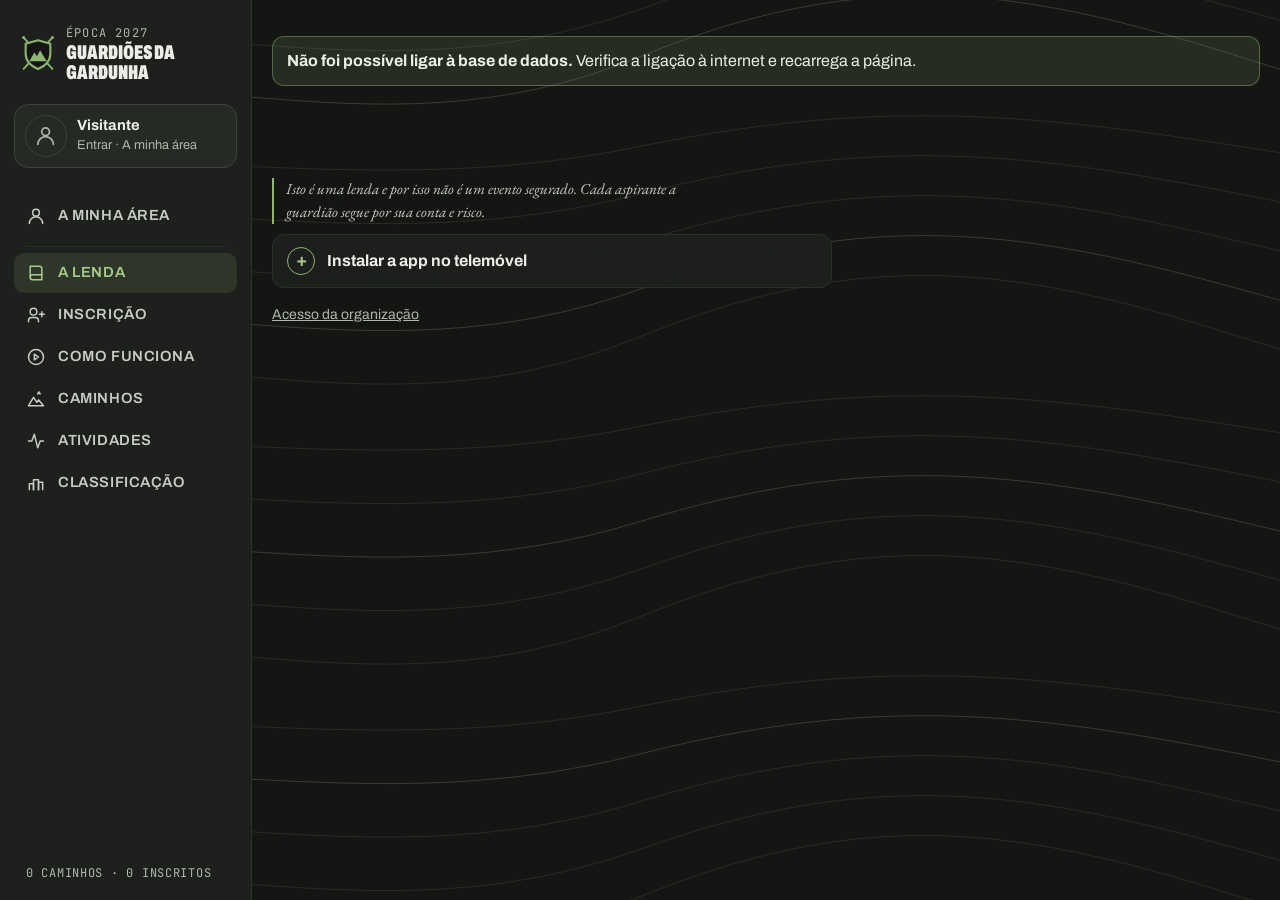
==== index.html @ 61dc91fe "Folha de filtros: critério e direção de ordenação selecionam-se em separado Co-Authored-By: Claude S" ====
<!doctype html>
<html lang="pt-PT">
<head>
<meta charset="utf-8">
<meta name="viewport" content="width=device-width,initial-scale=1,viewport-fit=cover">
<meta name="theme-color" content="#141614">
<meta name="description" content="Guardiões da Gardunha 2027 — desafio de trail na Serra da Gardunha. Inscrições, caminhos, classificações.">
<meta property="og:title" content="Guardiões da Gardunha 2027"><meta property="og:description" content="Rouba o bordão. Desafio de trail na Serra da Gardunha.">
<link rel="icon" href="data:image/svg+xml,%3Csvg xmlns='http://www.w3.org/2000/svg' viewBox='0 0 140 140'%3E%3Crect width='140' height='140' rx='24' fill='%23141614'/%3E%3Cg stroke='%238FB573' stroke-width='9' stroke-linecap='round'%3E%3Cpath d='M26 118 L114 22'/%3E%3Cpath d='M114 118 L26 22'/%3E%3C/g%3E%3C/svg%3E">
<link rel="manifest" href="manifest.webmanifest">
<link rel="apple-touch-icon" href="apple-touch-icon.png">
<meta name="apple-mobile-web-app-capable" content="yes"><meta name="mobile-web-app-capable" content="yes"><meta name="apple-mobile-web-app-title" content="Guardiões">
<title>Guardiões da Gardunha</title>
<link rel="preconnect" href="https://fonts.googleapis.com">
<link rel="preconnect" href="https://fonts.gstatic.com" crossorigin>
<link rel="stylesheet" href="https://fonts.googleapis.com/css2?family=Archivo:wdth,wght@62..125,400..900&family=Cinzel:wght@600;700;800&family=EB+Garamond:ital,wght@0,400;0,500;1,400&family=JetBrains+Mono:wght@400;600;800&display=swap">
<style>
/* Granito e musgo. Sempre escuro, em qualquer telemóvel */
:root{ --bg:#141614; --surface:#1D201D; --surface2:#262A25; --ink:#ECEEE6; --muted:#B0B6A8; --line:#2C302B; --line2:#3D433B; --terra:#8FB573; --terra-txt:#A8CB8C; --terra-soft:rgba(143,181,115,.14); --on-terra:#121511; --light:#ECEEE6; --on-light:#141614; --ok:#8FB573; --ok-soft:rgba(143,181,115,.14); --warn:#E3B062; --warn-soft:rgba(227,176,98,.14); --bad:#E58A78; --track:#5A6158; --glass:rgba(29,32,29,.92); --header-bg:rgba(20,22,20,.92); --mapbg:#1A1D1A; --soft-text:#C7CBC1; --accent-line:rgba(143,181,115,.45); --me-hover:rgba(143,181,115,.22); --drop-bg:rgba(20,22,20,.6); --contour:url("data:image/svg+xml,%3Csvg xmlns='http://www.w3.org/2000/svg' width='1400' height='1600' viewBox='0 0 1400 1600'%3E%3Cg fill='none' stroke='%23A3A895' stroke-width='1'%3E%3Cpath d='M-20 20 C 200 -28, 420 44, 700 -13.599999999999994 S 1150 -37.599999999999994, 1420 5.600000000000001' stroke-opacity='.26'/%3E%3Cpath d='M-20 76 C 200 16, 420 106, 700 34.0 S 1150 4.0, 1420 58.0' stroke-opacity='.14'/%3E%3Cpath d='M-20 132 C 200 60, 420 168, 700 81.6 S 1150 45.60000000000001, 1420 110.4' stroke-opacity='.14'/%3E%3Cpath d='M-20 188 C 200 104, 420 230, 700 129.2 S 1150 87.2, 1420 162.8' stroke-opacity='.14'/%3E%3Cpath d='M-20 244 C 200 148, 420 292, 700 176.8 S 1150 128.8, 1420 215.2' stroke-opacity='.26'/%3E%3Cpath d='M-20 300 C 200 252, 420 324, 700 266.4 S 1150 242.4, 1420 285.6' stroke-opacity='.14'/%3E%3Cpath d='M-20 356 C 200 296, 420 386, 700 314.0 S 1150 284.0, 1420 338.0' stroke-opacity='.14'/%3E%3Cpath d='M-20 412 C 200 340, 420 448, 700 361.6 S 1150 325.6, 1420 390.4' stroke-opacity='.14'/%3E%3Cpath d='M-20 468 C 200 384, 420 510, 700 409.2 S 1150 367.2, 1420 442.8' stroke-opacity='.26'/%3E%3Cpath d='M-20 524 C 200 428, 420 572, 700 456.8 S 1150 408.8, 1420 495.2' stroke-opacity='.14'/%3E%3Cpath d='M-20 580 C 200 532, 420 604, 700 546.4 S 1150 522.4, 1420 565.6' stroke-opacity='.14'/%3E%3Cpath d='M-20 636 C 200 576, 420 666, 700 594.0 S 1150 564.0, 1420 618.0' stroke-opacity='.14'/%3E%3Cpath d='M-20 692 C 200 620, 420 728, 700 641.6 S 1150 605.6, 1420 670.4' stroke-opacity='.26'/%3E%3Cpath d='M-20 748 C 200 664, 420 790, 700 689.2 S 1150 647.2, 1420 722.8' stroke-opacity='.14'/%3E%3Cpath d='M-20 804 C 200 708, 420 852, 700 736.8 S 1150 688.8, 1420 775.2' stroke-opacity='.14'/%3E%3Cpath d='M-20 860 C 200 812, 420 884, 700 826.4 S 1150 802.4, 1420 845.6' stroke-opacity='.14'/%3E%3Cpath d='M-20 916 C 200 856, 420 946, 700 874.0 S 1150 844.0, 1420 898.0' stroke-opacity='.26'/%3E%3Cpath d='M-20 972 C 200 900, 420 1008, 700 921.6 S 1150 885.6, 1420 950.4' stroke-opacity='.14'/%3E%3Cpath d='M-20 1028 C 200 944, 420 1070, 700 969.2 S 1150 927.2, 1420 1002.8' stroke-opacity='.14'/%3E%3Cpath d='M-20 1084 C 200 988, 420 1132, 700 1016.8 S 1150 968.8, 1420 1055.2' stroke-opacity='.14'/%3E%3Cpath d='M-20 1140 C 200 1092, 420 1164, 700 1106.4 S 1150 1082.4, 1420 1125.6' stroke-opacity='.26'/%3E%3Cpath d='M-20 1196 C 200 1136, 420 1226, 700 1154.0 S 1150 1124.0, 1420 1178.0' stroke-opacity='.14'/%3E%3Cpath d='M-20 1252 C 200 1180, 420 1288, 700 1201.6 S 1150 1165.6, 1420 1230.4' stroke-opacity='.14'/%3E%3Cpath d='M-20 1308 C 200 1224, 420 1350, 700 1249.2 S 1150 1207.2, 1420 1282.8' stroke-opacity='.14'/%3E%3Cpath d='M-20 1364 C 200 1268, 420 1412, 700 1296.8 S 1150 1248.8, 1420 1335.2' stroke-opacity='.26'/%3E%3Cpath d='M-20 1420 C 200 1372, 420 1444, 700 1386.4 S 1150 1362.4, 1420 1405.6' stroke-opacity='.14'/%3E%3Cpath d='M-20 1476 C 200 1416, 420 1506, 700 1434.0 S 1150 1404.0, 1420 1458.0' stroke-opacity='.14'/%3E%3Cpath d='M-20 1532 C 200 1460, 420 1568, 700 1481.6 S 1150 1445.6, 1420 1510.4' stroke-opacity='.14'/%3E%3Cpath d='M-20 1588 C 200 1504, 420 1630, 700 1529.2 S 1150 1487.2, 1420 1562.8' stroke-opacity='.26'/%3E%3Cpath d='M-20 1644 C 200 1548, 420 1692, 700 1576.8 S 1150 1528.8, 1420 1615.2' stroke-opacity='.14'/%3E%3C/g%3E%3C/svg%3E"); --head:'Archivo','Arial Narrow','Helvetica Neue',Arial,sans-serif; --body:'Archivo','Helvetica Neue',system-ui,sans-serif; --mono:'JetBrains Mono',ui-monospace,Menlo,monospace; --crest:'Archivo','Arial Narrow','Helvetica Neue',Arial,sans-serif; --serif:'EB Garamond',Georgia,'Times New Roman',serif; color-scheme:dark; }
*{box-sizing:border-box}
body{background:var(--bg) var(--contour) center -120px / 1400px auto repeat-y;color:var(--ink);font-family:var(--body);font-size:16px;line-height:1.5;margin:0}
h1,h2,h3{font-family:var(--head);font-weight:900;font-stretch:62%;text-transform:uppercase;line-height:.95;text-wrap:balance;margin:0}
h2{font-size:2.6rem} h3{font-size:1.2rem;font-weight:800;font-stretch:75%;letter-spacing:.02em}
a{color:var(--terra-txt)}
.wrap{max-width:1080px;margin:0 auto;padding-inline:20px}
header{border-bottom:1px solid var(--line);background:var(--header-bg)}
header .wrap{display:flex;align-items:center;gap:14px;padding-block:18px 0;flex-wrap:wrap}
.brand{display:flex;align-items:center;gap:12px;min-width:0}
.brand svg{flex:none}
.brand small{display:block;font-family:var(--mono);letter-spacing:.08em;font-size:.85rem;color:var(--muted);text-transform:uppercase}
.brand h1{font-family:var(--head);font-size:1.6rem;font-weight:900;font-stretch:62%;letter-spacing:.01em;text-transform:uppercase}
.me{margin-left:auto;font-size:.94rem;color:var(--muted)}
nav{display:flex;gap:4px;overflow-x:auto;padding-top:12px}
nav button{font-family:var(--head);font-weight:700;font-stretch:75%;text-transform:uppercase;letter-spacing:.04em;font-size:.95rem;background:none;border:0;color:var(--muted);padding:10px 14px 12px;border-bottom:3px solid transparent;cursor:pointer;white-space:nowrap}
nav button[aria-selected="true"]{color:var(--ink);border-color:var(--terra)}
main.wrap{padding-block:28px 64px;display:grid;gap:22px}
.card{background:var(--glass);border:1px solid var(--line);border-radius:12px;padding:18px;min-width:0}
.stack{display:grid;gap:14px}
.row{display:flex;flex-wrap:wrap;gap:10px;align-items:center}
.grid2{display:grid;grid-template-columns:repeat(auto-fit,minmax(280px,1fr));gap:18px}
.muted{color:var(--muted)} .small{font-size:.95rem}
.lbl{font-family:var(--mono);text-transform:uppercase;letter-spacing:.06em;font-size:.8rem;color:var(--muted)}
.num{font-variant-numeric:tabular-nums}
.mono{font-family:var(--mono)}
.big{font-family:var(--head);font-weight:900;font-stretch:62%;font-size:2.4rem;line-height:1}
button.b,label.b{font:inherit;font-weight:700;font-size:.9rem;border-radius:99px;border:1px solid var(--light);background:var(--light);color:var(--on-light);padding:9px 16px;min-height:40px;cursor:pointer;display:inline-flex;align-items:center;gap:6px}
button.b.t,label.b.t{background:var(--terra);border-color:var(--terra);color:var(--on-terra);font-weight:800;font-stretch:75%;text-transform:uppercase;letter-spacing:.04em}
button.b.o,label.b.o{background:transparent;color:var(--ink);border-color:var(--line2)}
button.b.s{padding:5px 12px;font-size:.84rem;min-height:32px}
button.b:disabled{opacity:.45;cursor:not-allowed}
select,input[type=search],input[type=text],input[type=number],input[type=date],input[type=password]{font:inherit;color:var(--ink);background:var(--bg);border:1px solid var(--line2);border-radius:10px;padding:8px 12px;min-height:40px;min-width:0;max-width:100%}
input[type=number]{width:6em}
input[type=checkbox]{accent-color:var(--terra);width:18px;height:18px}
input[type=range]{accent-color:var(--terra)}
.seg{display:inline-flex;border:1px solid var(--line2);border-radius:99px;overflow:hidden}
.seg button{font:inherit;font-size:.875rem;font-weight:600;border:0;background:transparent;color:var(--ink);padding:8px 14px;cursor:pointer}
.seg button[aria-pressed="true"]{background:var(--light);color:var(--on-light)}
.tag{display:inline-block;font-family:var(--mono);text-transform:uppercase;letter-spacing:.04em;font-size:.75rem;font-weight:600;padding:2px 8px;border-radius:99px;background:var(--surface2);color:var(--ink);white-space:nowrap}
.tag.Subida{background:var(--terra-soft);color:var(--terra-txt)} .tag.Descida{background:var(--surface2);color:var(--ink)}
.tag.Cumeada,.tag.Loop{background:transparent;border:1px solid var(--line2);color:var(--ink)}
.tag.warn{background:var(--warn-soft);color:var(--warn)} .tag.ok{background:var(--ok-soft);color:var(--ok)} .tag.bad{background:var(--terra-soft);color:var(--bad)}
.atv-f{display:flex;flex-wrap:wrap;gap:10px;align-items:flex-end}
.atv-c{border:1px solid var(--line);border-radius:14px;background:var(--glass);padding:12px 14px;display:grid;gap:10px;min-width:0}
.atv-h{display:flex;align-items:center;gap:10px;min-width:0} .atv-h>div{display:grid;gap:1px;min-width:0;flex:1} .atv-h strong{overflow-wrap:anywhere}
.atv-r{display:grid;grid-template-columns:minmax(0,1fr) auto;gap:2px 12px;padding-top:10px;border-top:1px solid var(--line);align-items:baseline}
.atv-r .nm{background:none;border:0;padding:0;color:var(--text);font:inherit;font-weight:700;text-align:left;cursor:pointer}
.atv-r .tm{font-family:var(--mono);font-weight:700;font-size:1.15rem;text-align:right;white-space:nowrap}
.atv-r .rk2{grid-column:1/-1;display:flex;flex-wrap:wrap;gap:6px;align-items:center}
.atv-pos{font-family:var(--mono);font-size:.85rem;border:1px solid var(--line);border-radius:999px;padding:2px 9px}
.rk{border:1px solid var(--line);border-radius:12px;background:var(--glass);overflow:hidden}
.rk-hd,.rk-r{display:grid;grid-template-columns:2.4em minmax(0,1fr) 6.4rem 28px;gap:8px;align-items:center;padding:10px 12px}
.rk-hd{font-family:var(--mono);text-transform:uppercase;letter-spacing:.06em;font-size:.8rem;color:var(--muted);border-bottom:1px solid var(--line)} .rk-hd .r{text-align:right}
.rk-r{border-bottom:1px solid var(--line);cursor:pointer} .rk-r:hover{background:var(--surface2)} .rk-r.me{background:var(--terra-soft)}
.rk-r .pos{width:auto} .rk-r.pod1 .pos{color:var(--terra-txt);font-weight:800}
.rk-n{display:grid;gap:1px;min-width:0;overflow-wrap:anywhere} .rk-p{text-align:right;white-space:nowrap}
.rk-h{padding:10px 12px;background:var(--bg);border-bottom:1px solid var(--line)} .rk-b>:last-child{border-bottom:0}
.tw{overflow-x:auto;border:1px solid var(--line);border-radius:12px;background:var(--glass)}
table{border-collapse:collapse;width:100%;font-size:.92rem}
th{font-family:var(--mono);text-transform:uppercase;letter-spacing:.06em;font-size:.8rem;color:var(--muted);text-align:left;font-weight:400;padding:10px 12px;border-bottom:1px solid var(--line);white-space:nowrap}
td{padding:10px 12px;border-bottom:1px solid var(--line);vertical-align:middle}
td.num,td.r.num{font-family:var(--mono);font-size:.9rem}
tr:last-child td{border-bottom:0}
td.r,th.r{text-align:right}
tr.pod1 td:first-child{color:var(--terra-txt);font-weight:800}
tr.me td{background:var(--terra-soft)} tr.me td:first-child{color:var(--terra-txt)}
.pos{font-family:var(--mono);font-size:1rem;width:2.6em;color:var(--muted)}
tr.click{cursor:pointer} tr.click:hover td{background:var(--surface2)}
tr.me.click:hover td{background:var(--me-hover)}
tr.hist td{background:var(--bg);font-size:.875rem}
.notice{border:1px solid var(--accent-line);background:var(--terra-soft);padding:12px 14px;border-radius:12px}
.notice.f{border-color:var(--ok);background:var(--ok-soft)}
.notice.w{border-color:var(--warn);background:var(--warn-soft)}
.drop{border:2px dashed var(--line2);border-radius:14px;padding:28px;text-align:center;display:grid;gap:10px;justify-items:center;background:var(--drop-bg)}
.drop.on{border-color:var(--terra);background:var(--terra-soft)}
.map{width:100%;max-width:100%;height:auto;display:block;background:var(--mapbg);border-radius:10px}
.map .trk{fill:none;stroke:var(--track);stroke-width:2;vector-effect:non-scaling-stroke}
.map .ref{fill:none;stroke:var(--light);stroke-width:2.5;stroke-dasharray:6 4;vector-effect:non-scaling-stroke}
.map .sel{fill:none;stroke:var(--terra);stroke-width:3.5;stroke-linejoin:round;vector-effect:non-scaling-stroke}
.map .st{fill:var(--light)} .map .en{fill:var(--terra)}
.prof{width:100%;height:110px;display:block;background:var(--mapbg);border-radius:10px}
.prof .a{fill:var(--line2)} .prof .s{fill:var(--terra);opacity:.4}
.kv{display:grid;grid-template-columns:repeat(auto-fit,minmax(110px,1fr));gap:12px}
.kv div{display:grid;gap:2px}
.kv strong{font-family:var(--mono);font-weight:600}
.pips{display:inline-flex;gap:3px;vertical-align:middle} .pips i{width:9px;height:9px;border-radius:2px;background:var(--line2)} .pips i.on{background:var(--terra)}
.range{display:grid;grid-template-columns:auto 1fr;gap:6px 12px;align-items:center}
.range input{width:100%}
.grow{flex:1 1 0;min-width:0;width:0}
.empty{padding:26px;text-align:center;color:var(--muted)}
.toast{position:fixed;left:50%;transform:translateX(-50%);bottom:calc(18px + env(safe-area-inset-bottom,0px));background:var(--light);color:var(--on-light);padding:10px 16px;border-radius:99px;font-weight:600;max-width:calc(100% - 32px);z-index:9}
details>summary{cursor:pointer;font-weight:700}
.fold{all:unset;box-sizing:border-box;display:flex;align-items:baseline;gap:12px;width:100%;cursor:pointer}.fold h3{margin:0;flex:0 1 auto}.fold .chev{margin-left:auto;font-family:var(--mono);font-size:1.4rem;line-height:1;color:var(--terra-txt)}.fold:focus-visible{outline:2px solid var(--terra);outline-offset:4px;border-radius:4px}
.zm{position:relative;border-radius:10px;overflow:hidden;background:var(--mapbg)}
.zmap{display:block;width:100%;height:clamp(300px,52vh,460px);touch-action:none;cursor:crosshair;user-select:none}
.zmap .trk{fill:none;stroke:var(--track);stroke-width:2.5;vector-effect:non-scaling-stroke;stroke-linejoin:round}
.zmap .sel{fill:none;stroke:var(--terra);stroke-width:4.5;vector-effect:non-scaling-stroke;stroke-linejoin:round;stroke-linecap:round}
.zmap .st{fill:var(--ok);stroke:var(--bg);stroke-width:2;vector-effect:non-scaling-stroke} .zmap .en{fill:var(--terra);stroke:var(--bg);stroke-width:2;vector-effect:non-scaling-stroke}
.zm-tools{position:absolute;top:10px;right:10px;display:flex;flex-direction:column;gap:6px}
.zm-tools .b{background:var(--glass);min-width:44px;justify-content:center}
.zm-bar{position:absolute;left:12px;bottom:10px;display:flex;flex-direction:column;gap:2px;font-family:var(--mono);font-size:.8rem;color:var(--muted);pointer-events:none}
.zm-line{display:block;height:6px;border:2px solid var(--muted);border-top:0}
.zm-n{position:absolute;left:12px;top:10px;font-family:var(--mono);font-size:.8rem;color:var(--muted);pointer-events:none}
.seg .dot{display:inline-block;width:10px;height:10px;border-radius:50%;margin-right:6px;vertical-align:middle}.seg .dot.st{background:var(--ok)}.seg .dot.en{background:var(--terra)}
.seg-form{border:1px solid var(--line2);border-radius:10px;padding:16px;background:var(--surface2)}
.sr{position:absolute;width:1px;height:1px;overflow:hidden;clip:rect(0 0 0 0)}
/* pódio do ranking */
.podium{display:grid;grid-template-columns:repeat(3,minmax(0,1fr));gap:10px;align-items:end;max-width:560px;padding-top:30px}
.podium .p{display:flex;flex-direction:column;align-items:center;gap:2px;text-align:center;min-width:0;position:relative}
.podium .nm{font-weight:800;font-size:.95rem;overflow-wrap:anywhere}
.podium .tm{font-family:var(--mono);font-weight:600;font-size:.95rem}
.podium .pc{font-family:var(--mono);font-size:.8rem;color:var(--muted)}
.podium .blk{width:100%;margin-top:6px;border-radius:10px 10px 0 0;display:flex;align-items:center;justify-content:center;font-family:var(--head);font-weight:900;font-stretch:62%}
.podium .p1 .blk{height:116px;background:var(--terra);color:var(--on-terra);font-size:3.4rem}
.podium .p2 .blk{height:80px;background:var(--light);color:var(--on-light);font-size:2.6rem}
.podium .p3 .blk{height:56px;background:var(--line2);color:var(--ink);font-size:2rem}
.podium .p1 .tm,.podium .p1 .pc{color:var(--terra-txt)}
.crown{position:absolute;top:-28px;right:4px;background:var(--light);color:var(--on-light);font-family:var(--mono);font-weight:800;font-size:.75rem;padding:3px 8px;border-radius:99px;transform:rotate(8deg)}
.podbase{height:6px;max-width:560px;background:var(--line2);border-radius:0 0 4px 4px;margin-top:-22px}
.seghead .tagline{color:var(--soft-text);font-size:.95rem}
.lenda{max-width:64ch;display:grid;gap:14px;font-family:var(--serif);font-size:1.22rem;line-height:1.65;color:var(--soft-text)}
.lenda h3{font-family:var(--head);font-weight:900;font-stretch:62%;text-transform:uppercase;letter-spacing:.01em;font-size:2rem;color:var(--terra-txt);margin-top:16px}
.lenda > p:first-of-type::first-letter{font-family:var(--head);font-weight:900;font-stretch:62%;float:left;font-size:4.4rem;line-height:.82;padding:6px 10px 0 0;color:var(--terra)}
.lenda p{margin:0}
.lenda strong{color:var(--ink);font-weight:500}
.lenda .fim{font-family:var(--head);font-weight:900;font-stretch:62%;text-transform:uppercase;font-size:1.8rem;line-height:1.1;letter-spacing:.01em;color:var(--ink);margin-top:12px}
.crest-title{font-family:var(--head)!important;font-weight:900!important;font-stretch:62%!important;letter-spacing:.01em;text-transform:uppercase!important}
@media (max-width:560px){ .wrap{padding-inline:16px} h2{font-size:2.1rem} .brand h1{font-size:1.3rem} td,th{padding:9px 8px} .podium .p1 .blk{height:96px;font-size:2.8rem} }

.codebox{font-family:var(--mono);font-size:clamp(1.4rem,6vw,2rem);letter-spacing:.08em;padding:14px 16px;border:1px dashed var(--terra);border-radius:10px;background:var(--terra-soft);color:var(--terra-txt);text-align:center;user-select:all;-webkit-user-select:all;word-break:break-all}
.linkb{background:none;border:0;padding:6px 0;color:var(--muted);font:inherit;font-size:.875rem;text-decoration:underline;cursor:pointer}
.site-foot{padding-block:28px 40px;color:var(--muted);display:grid;gap:10px}
.disc{margin:0;font-family:var(--serif);font-style:italic;font-size:.95rem;line-height:1.5;color:var(--soft-text);max-width:60ch;border-left:2px solid var(--terra);padding-left:12px}

/* navegação no telemóvel: barra de ícones em baixo + deslizar */
html,body{overflow-x:clip;max-width:100%;touch-action:pan-y} main,.wrap,.card{min-width:0;max-width:100%}
.bnav{display:none}
@keyframes inR{from{transform:translateX(36px);opacity:0}to{transform:none;opacity:1}} @keyframes inL{from{transform:translateX(-36px);opacity:0}to{transform:none;opacity:1}}
main.in-r{animation:inR .22s ease} main.in-l{animation:inL .22s ease}
@media (prefers-reduced-motion: reduce){ main.in-r,main.in-l{animation:none} }
@media (max-width:999px){
  nav#tabs button.pub{display:none} nav#tabs:not(:has(.adm)){display:none}
  .bnav{display:grid;grid-auto-flow:column;grid-auto-columns:1fr;position:fixed;left:0;right:0;bottom:0;z-index:8;background:var(--header-bg);border-top:1px solid var(--line);padding:6px 2px calc(6px + env(safe-area-inset-bottom,0px));-webkit-backdrop-filter:blur(12px);backdrop-filter:blur(12px)}
  .bnav button{background:none;border:0;color:var(--muted);display:grid;justify-items:center;gap:3px;font:600 .7rem/1.1 var(--body);padding:4px 0 2px;cursor:pointer;position:relative;-webkit-tap-highlight-color:transparent}
  .bnav button[aria-current="page"]{color:var(--terra-txt)}
  .bnav button[aria-current="page"]::before{content:'';position:absolute;top:-7px;left:28%;right:28%;height:3px;border-radius:0 0 3px 3px;background:var(--terra)}
  main.wrap{padding-bottom:28px} .site-foot{padding-bottom:calc(96px + env(safe-area-inset-bottom,0px))}
  .toast{bottom:calc(84px + env(safe-area-inset-bottom,0px))}
}
.bnav svg{width:23px;height:23px;fill:none;stroke:currentColor;stroke-width:1.8;stroke-linecap:round;stroke-linejoin:round}
#me[hidden]{display:none}
/* início */
.hero{display:grid;gap:12px;justify-items:start;padding-block:8px 4px}
.hero .crest svg{width:76px;height:76px}
.hero h2{font-size:clamp(2.3rem,9vw,4rem)}
.hero .claim{font-family:var(--head);font-weight:900;font-stretch:62%;text-transform:uppercase;font-size:clamp(1.3rem,4.5vw,1.8rem);color:var(--terra-txt);letter-spacing:.03em;margin:0}
.hero .when{font-family:var(--mono);font-size:.8rem;letter-spacing:.08em;text-transform:uppercase;color:var(--muted);margin:0}
.stats{display:grid;grid-template-columns:repeat(4,1fr);gap:10px} .stats div{display:grid;gap:2px;border-left:2px solid var(--terra);padding-left:10px} .stats strong{font-family:var(--head);font-weight:900;font-stretch:62%;font-size:1.9rem;line-height:1} .stats span{font-size:.8rem;color:var(--muted);text-transform:uppercase;letter-spacing:.06em}
@media (max-width:560px){ .stats{grid-template-columns:repeat(2,1fr)} }
/* cartões dos caminhos */
.carousel{display:grid;grid-auto-flow:column;grid-auto-columns:min(86%,340px);gap:14px;overflow-x:auto;scroll-snap-type:x mandatory;padding:4px 2px 12px;scrollbar-width:none;overscroll-behavior-x:contain;-webkit-overflow-scrolling:touch}
.carousel::-webkit-scrollbar{display:none}
.scard{scroll-snap-align:center;text-align:left;font:inherit;color:inherit;background:var(--glass);border:1px solid var(--line);border-radius:14px;padding:12px;display:grid;gap:8px;align-content:start;cursor:pointer;min-width:0}
.scard.on{border-color:var(--terra);box-shadow:0 0 0 1px var(--terra) inset}
.scard .map{border-radius:10px}
.scard h4{margin:0;font-family:var(--head);font-weight:900;font-stretch:62%;text-transform:uppercase;font-size:1.4rem;line-height:1;text-wrap:balance}
.scard .meta{font-family:var(--mono);font-size:.75rem;letter-spacing:.06em;color:var(--muted);text-transform:uppercase}
.scard .gd{display:grid;grid-template-columns:1fr 1fr;gap:8px;font-size:.84rem;border-top:1px solid var(--line);padding-top:8px}
.scard .gd b{display:block;font-size:.75rem;letter-spacing:.06em;text-transform:uppercase;color:var(--muted);font-weight:600}
.stack>*,.pager>*{min-width:0} .dots{max-width:100%;overflow:hidden;display:flex;gap:6px;justify-content:center;align-items:center;min-height:12px} .dots i{width:7px;height:7px;border-radius:4px;background:var(--line2);transition:width .2s} .dots i.on{background:var(--terra);width:20px}
.pager{display:flex;align-items:center;justify-content:space-between;gap:10px}
/* lenda em páginas */
.pages{display:grid;grid-auto-flow:column;grid-auto-columns:100%;gap:28px;overflow-x:auto;overflow-y:hidden;transition:height .25s ease;scroll-snap-type:x mandatory;scrollbar-width:none;align-items:start;overscroll-behavior-x:contain}
.pages::-webkit-scrollbar{display:none} .pages > .page{scroll-snap-align:start;min-width:0}
/* mapa com fundo (terreno / satélite) */
.tmapw{display:grid;gap:6px}
.tmap{position:relative;height:300px;border-radius:12px;overflow:hidden;background:var(--mapbg);touch-action:none;cursor:grab;user-select:none;-webkit-user-select:none}
.tmap.drag{cursor:grabbing}
.tmap .lyr{position:absolute;inset:0;will-change:transform}
.tmap img{position:absolute;left:0;top:0;width:256px;height:256px;max-width:none;pointer-events:none;-webkit-user-drag:none;transform-origin:0 0;will-change:transform}
.tmap svg{z-index:2}
.tmap svg{position:absolute;inset:0;width:100%;height:100%;pointer-events:none;overflow:visible}
.tmap .halo{fill:none;stroke:#fff;stroke-opacity:.85;stroke-width:7;stroke-linejoin:round;stroke-linecap:round}
.tmap .line{fill:none;stroke:var(--terra);stroke-width:4;stroke-linejoin:round;stroke-linecap:round}
.tm-ctl{position:absolute;right:8px;top:8px;display:grid;gap:6px;z-index:2}
.tm-ctl button{width:38px;height:38px;border-radius:9px;border:1px solid var(--line2);background:var(--surface);color:var(--ink);font-size:1.25rem;line-height:1;cursor:pointer}
.tm-lay{position:absolute;left:8px;top:8px;z-index:2;background:var(--surface)}
.tm-lay button{padding:6px 11px;font-size:.8rem}
.tm-attr{position:absolute;right:0;bottom:0;z-index:2;font-size:.62rem;background:rgba(255,255,255,.78);color:#222;padding:1px 6px;border-top-left-radius:6px}
@media (min-width:761px){ .tmap{height:420px} }
td.num{white-space:nowrap}
.cmb{position:relative} .cmb input{width:100%;padding-left:38px;font-size:1rem;min-height:46px;border-radius:12px;background:var(--surface)} .cmb-ic{position:absolute;left:13px;top:12px;color:var(--terra-txt);font-size:1.1rem;pointer-events:none}
.cmb-list{position:absolute;left:0;right:0;top:calc(100% + 4px);z-index:5;background:var(--surface);border:1px solid var(--line2);border-radius:12px;box-shadow:0 12px 28px rgba(0,0,0,.45);max-height:320px;overflow:auto;padding:4px}
.cmb-opt{display:block;width:100%;text-align:left;background:none;border:0;color:var(--ink);font:inherit;padding:10px 12px;border-radius:8px;cursor:pointer} .cmb-opt:hover,.cmb-opt:focus{background:var(--surface2);outline:none}
.name small{color:var(--muted)}
/* listas de escolha */
select{appearance:none;-webkit-appearance:none;padding-right:38px;background-image:url("data:image/svg+xml,%3Csvg xmlns='http://www.w3.org/2000/svg' width='12' height='8' viewBox='0 0 12 8'%3E%3Cpath d='M1 1.5l5 5 5-5' fill='none' stroke='%238FB573' stroke-width='2' stroke-linecap='round' stroke-linejoin='round'/%3E%3C/svg%3E");background-repeat:no-repeat;background-position:right 14px center;cursor:pointer}
select:focus{outline:none;border-color:var(--terra)}
select option,select optgroup{background:var(--surface);color:var(--ink)}
.picks{gap:10px} .picks .pick{flex:1 1 200px}
.pick{position:relative;display:grid;gap:2px;min-width:0;max-width:100%;padding:8px 14px 9px;border:1px solid var(--line2);border-radius:14px;background:linear-gradient(180deg,var(--surface),var(--surface2));cursor:pointer;transition:border-color .15s, box-shadow .15s}
.pick:hover{border-color:var(--accent-line)} .pick:focus-within{border-color:var(--terra);box-shadow:0 0 0 3px var(--terra-soft)}
.pk-l{font-family:var(--mono);font-size:.75rem;letter-spacing:.14em;text-transform:uppercase;color:var(--terra-txt)}
.pick select{border:0;background-color:transparent;padding:0 26px 0 0;min-height:0;border-radius:0;font-family:var(--head);font-weight:800;font-stretch:75%;font-size:1.12rem;letter-spacing:.01em;line-height:1.2;color:var(--ink);width:100%;background-position:right 0 center;text-overflow:ellipsis;white-space:nowrap;overflow:hidden}
.isteps{margin:0;padding-left:20px;display:grid;gap:3px;color:var(--soft-text)}
#install{max-width:560px}
.names{display:flex;flex-wrap:wrap;gap:6px} .name{font-size:.9rem;border:1px solid var(--line2);border-radius:99px;padding:4px 12px;background:var(--surface)} .name.me{border-color:var(--terra);color:var(--terra-txt)}
/* classificação: caixas com + */
.pbox{border:1px solid var(--line);border-radius:12px;background:var(--glass)}
.phead,.crow{width:100%;display:flex;align-items:center;gap:12px;background:none;border:0;color:var(--ink);font:inherit;text-align:left;padding:12px 14px;cursor:pointer}
.phead{font-weight:700}
.pm{flex:none;display:inline-grid;place-items:center;width:28px;height:28px;border-radius:50%;border:1.5px solid var(--terra);color:var(--terra-txt);font-weight:800;font-size:1.1rem;line-height:1}
.pm.sm{width:24px;height:24px;font-size:1rem}
.pbody{padding:0 14px 14px}
.clist{display:grid;gap:8px}
.citem{border:1px solid var(--line);border-radius:12px;background:var(--glass);min-width:0} .citem.on{border-color:var(--accent-line)}
.crow .cn{display:grid;gap:2px;min-width:0;flex:1} .crow .cn strong{font-size:.98rem;line-height:1.2}
.crow .cl{display:grid;gap:2px;text-align:right;white-space:nowrap} .crow .cl b{color:var(--muted);font-weight:600}
.cbody{display:grid;grid-template-columns:1fr 1fr;gap:16px;padding:0 14px 14px}
@media (max-width:620px){ .cbody{grid-template-columns:1fr} .crow .cl{display:none} }
.chips{display:flex;flex-wrap:wrap;gap:6px} .chip{font-size:.8rem;border:1px solid var(--line2);border-radius:99px;padding:3px 10px;color:var(--muted)} .chip b{color:var(--ink)}
/* regulamento */
.regart{border-top:1px solid var(--line)} .regart:last-child{border-bottom:1px solid var(--line)}
.regart summary{cursor:pointer;font-weight:700;padding:12px 0;font-size:.98rem}
.regbody{display:grid;gap:10px;padding:0 0 14px;color:var(--soft-text);max-width:72ch} .regbody p{margin:0} .regbody ul{margin:0;padding-left:20px;display:grid;gap:4px}
.chk{display:flex;gap:10px;align-items:flex-start;flex-wrap:nowrap} .chk input{flex:none;width:20px;height:20px;margin:2px 0 0;accent-color:var(--terra)}
.linkb.inl{padding:0;font-size:inherit;color:var(--terra-txt);font-weight:700}
.howto{display:grid;gap:8px;margin:0;padding:0;list-style:none} .howto li{display:flex;justify-content:space-between;gap:12px;border-bottom:1px dashed var(--line);padding-bottom:6px} .howto li > span{min-width:0} .howto b{font-family:var(--mono);color:var(--terra-txt);white-space:nowrap;flex:none}

/* atividades: feed vertical + reações */
.feed{display:grid;gap:16px;max-width:560px;width:100%;margin-inline:auto}
.feed~*{max-width:560px;margin-inline:auto;width:100%}
.fc{display:grid;gap:0;border:1px solid var(--line);border-radius:18px;background:var(--glass);overflow:hidden;min-width:0}
.fc.mine{border-color:var(--accent-line)}
.fc-h{display:flex;align-items:center;gap:10px;padding:12px 14px}
.fc-hero{display:grid;gap:0;background:linear-gradient(135deg,var(--surface2),var(--surface) 72%);border-block:1px solid var(--line)}
.fc-seg{display:grid;gap:6px;padding:16px 16px 14px;border-bottom:1px solid var(--line)} .fc-seg:last-child{border-bottom:0}
.fc-k{font-family:var(--mono);font-size:.75rem;letter-spacing:.1em;text-transform:uppercase;color:var(--terra-txt)}
.fc-t{all:unset;box-sizing:border-box;cursor:pointer;font-family:var(--head);font-weight:900;font-stretch:62%;text-transform:uppercase;font-size:clamp(1.9rem,8vw,2.5rem);line-height:.95;text-wrap:balance;color:var(--ink)} .fc-t:hover{color:var(--terra-txt)} .fc-t:focus-visible{outline:2px solid var(--terra);outline-offset:3px;border-radius:4px}
.fc-m{display:flex;align-items:baseline;gap:6px 14px;flex-wrap:wrap} .fc-time{font-family:var(--mono);font-weight:700;font-size:1.7rem;letter-spacing:-.01em}
.fc-tags{display:flex;flex-wrap:wrap;gap:6px;align-items:center}
.fc-act{display:grid;grid-template-columns:minmax(0,1fr) auto;gap:12px;align-items:center;padding:12px 14px}
.fc-act.own{grid-template-columns:auto minmax(0,1fr)}
.fc-th{display:grid;gap:6px;min-width:0}
.thumbs{display:flex;gap:8px}
.thumb{display:grid;place-items:center;width:46px;height:46px;border-radius:14px;border:1.5px solid var(--line2);background:transparent;color:var(--muted);cursor:pointer;transition:transform .12s ease,background .15s,border-color .15s,color .15s;-webkit-tap-highlight-color:transparent}
.thumb .em{font-size:1.45rem;line-height:1;filter:grayscale(1);opacity:.6;transition:filter .15s,opacity .15s,transform .15s} .thumb.on .em{filter:none;opacity:1;transform:scale(1.12)}
.thumb:active{transform:scale(.9)} .thumb:hover{border-color:var(--accent-line);color:var(--ink)}
.thumb.on{background:var(--terra-soft);border-color:var(--terra);color:var(--terra-txt)} 
.fc-go{display:inline-flex;align-items:center;justify-content:center;gap:8px;min-height:46px;max-width:230px;padding:8px 18px;border-radius:99px;border:1.5px solid var(--terra);background:var(--terra);color:var(--on-terra);font-family:var(--head);font-weight:800;font-stretch:75%;text-transform:uppercase;letter-spacing:.04em;font-size:1rem;line-height:1.1;text-align:center;cursor:pointer;transition:transform .12s ease,background .15s,color .15s;-webkit-tap-highlight-color:transparent}
.fc-go svg{width:19px;height:19px;fill:none;stroke:currentColor;stroke-width:2;stroke-linecap:round;stroke-linejoin:round} .fc-go:active{transform:scale(.96)}
.fc-go.on{background:var(--terra-soft);color:var(--terra-txt)}
.fc-more{justify-self:center;min-width:220px;justify-content:center}
@media (max-width:520px){ .fc-act{grid-template-columns:1fr} .fc-go{width:100%;max-width:none} }
@media (prefers-reduced-motion:reduce){ .thumb,.fc-go,.thumb .em{transition:none} }

.fc-seg{padding:0 0 14px} .fc-seg>:not(.fc-ph){margin-inline:16px}
.fc-ph{all:unset;box-sizing:border-box;position:relative;display:block;width:100%;aspect-ratio:16/9;cursor:pointer;overflow:hidden;margin-bottom:2px}
.fc-ph:focus-visible{outline:2px solid var(--terra);outline-offset:-2px}
.fc-pic{position:absolute;inset:0} .fc-pic svg,.fc-pic img{position:absolute;inset:0;width:100%;height:100%;display:block;object-fit:cover}
.fc-ph::after{content:'';position:absolute;inset:0;background:linear-gradient(180deg,rgba(20,22,20,0) 38%,rgba(20,22,20,.9) 100%);pointer-events:none}
.fc-cap{position:absolute;left:14px;right:14px;bottom:12px;z-index:1;display:grid;gap:3px;text-align:left}
.fc-pic ~ .fc-cap .fc-k{display:flex;align-items:baseline;gap:10px} .fc-num{font-family:var(--head);font-weight:900;font-stretch:62%;font-size:2.6rem;line-height:.85;letter-spacing:.01em;color:var(--terra-txt);text-shadow:0 1px 8px rgba(0,0,0,.6)}
.fc-nm{font-family:var(--head);font-weight:800;font-stretch:75%;text-transform:uppercase;letter-spacing:.02em;font-size:1.1rem;line-height:1.05;color:var(--ink);text-shadow:0 1px 8px rgba(0,0,0,.6);overflow-wrap:anywhere}
.fc-pic .ra-run{animation:ra-vis 8s linear infinite both} .fc-pic .ra-pa{animation:ra-a .36s steps(1) infinite} .fc-pic .ra-pb{animation:ra-b .36s steps(1) infinite}
.fc-pic .ra-lb{font:700 11px 'JetBrains Mono',monospace;letter-spacing:.08em;fill:var(--ink);stroke:var(--bg);stroke-width:3;paint-order:stroke}
@media (prefers-reduced-motion:reduce){ .fc-pic .ra-run{display:none} .fc-pic .ra-pa,.fc-pic .ra-pb{animation:none} }
.fc-ph:hover .fc-nm{color:var(--terra-txt)}

/* animação do percurso */
.map .ra-base{fill:none;stroke:var(--bg);stroke-width:9;stroke-linecap:round;stroke-linejoin:round;opacity:.6}
.map .ra{stroke-dasharray:1000;animation:ra-draw 8s linear infinite both}
@keyframes ra-draw{0%,8%{stroke-dashoffset:1000}62%,100%{stroke-dashoffset:0}}
.map .ra-run{animation:ra-vis 8s linear infinite both}
@keyframes ra-vis{0%{opacity:0}2%,64%{opacity:1}68%,100%{opacity:0}}
.map .ra-pa{animation:ra-a .36s steps(1) infinite} .map .ra-pb{animation:ra-b .36s steps(1) infinite}
@keyframes ra-a{0%{opacity:1}50%,100%{opacity:0}} @keyframes ra-b{0%{opacity:0}50%,100%{opacity:1}}
@media (prefers-reduced-motion:reduce){ .map .ra{animation:none;stroke-dashoffset:0} .map .ra-run{display:none} .map .ra-pa,.map .ra-pb{animation:none} }
/* caminhos em mosaico (tiles) */
.mosaic{display:grid;grid-template-columns:repeat(2,minmax(0,1fr));gap:12px;max-width:760px;margin-inline:auto}
.mt{all:unset;box-sizing:border-box;display:flex;flex-direction:column;min-width:0;border-radius:16px;overflow:hidden;border:1px solid var(--line);background:var(--surface);cursor:pointer;isolation:isolate;-webkit-tap-highlight-color:transparent;transition:border-color .2s}
.mt:hover{border-color:var(--accent-line)} .mt:focus-visible{outline:2px solid var(--terra);outline-offset:2px}
.mt-ph{position:relative;aspect-ratio:4/3;overflow:hidden;background:var(--mapbg)}
.mt .fc-pic{transition:transform .5s cubic-bezier(.2,.7,.2,1)} .mt:hover .fc-pic{transform:scale(1.04)}
.mt-top{position:absolute;z-index:2;top:8px;left:8px;right:8px;display:flex;justify-content:space-between;align-items:flex-start;gap:8px}
.mt-chip{font-family:var(--mono);font-size:.66rem;font-weight:600;letter-spacing:.06em;text-transform:uppercase;padding:3px 8px;border-radius:99px;background:rgba(20,22,20,.78);color:var(--ink)}
.mt-chip.Subida{background:var(--terra);color:var(--on-terra)}
.mt-bot{display:grid;gap:4px;padding:10px 12px 12px}
.mt-k{font-family:var(--mono);font-size:.68rem;letter-spacing:.08em;text-transform:uppercase;color:var(--terra-txt);white-space:nowrap;overflow:hidden;text-overflow:ellipsis}
.mt-nm{font-family:var(--head);font-weight:800;font-stretch:75%;text-transform:uppercase;font-size:1.05rem;line-height:1.05;letter-spacing:.01em;color:var(--ink);overflow-wrap:break-word;display:-webkit-box;-webkit-line-clamp:3;-webkit-box-orient:vertical;overflow:hidden}
.mt-m{display:flex;align-items:center;gap:6px;font-size:.72rem;white-space:nowrap;color:var(--soft-text)} .mt-m .pips i{width:7px;height:7px}
@media (prefers-reduced-motion:reduce){ .mt .fc-pic{transition:none} }
/* sino e notificações */
.bell{position:relative;display:inline-grid;place-items:center;width:42px;height:42px;border-radius:50%;background:var(--surface);border:1px solid var(--line2);color:var(--ink);cursor:pointer;-webkit-tap-highlight-color:transparent}
.bell svg{width:21px;height:21px;fill:none;stroke:currentColor;stroke-width:1.8;stroke-linecap:round;stroke-linejoin:round} .bell:hover{border-color:var(--terra)}
.bell-n{position:absolute;top:-4px;right:-4px;min-width:19px;height:19px;padding:0 5px;border-radius:99px;background:var(--terra);color:var(--on-terra);font:800 .7rem/19px var(--mono);text-align:center;border:2px solid var(--bg)}
.bell-n.inl{position:static;margin-left:auto;border:0}
.nlist{display:grid;gap:8px}
.nitem{display:flex;align-items:center;gap:12px;width:100%;text-align:left;background:var(--surface);border:1px solid var(--line);border-radius:12px;padding:10px 12px;color:var(--ink);font:inherit;cursor:pointer;min-width:0}
.nitem:hover{border-color:var(--accent-line)} .nitem.new{border-color:var(--terra);background:var(--terra-soft)}
.nt{display:grid;gap:2px;min-width:0;flex:1} .nt-t{overflow-wrap:anywhere;line-height:1.35} .nt-c{color:var(--terra-txt);font-weight:700}
.ndot{flex:none;width:10px;height:10px;border-radius:50%;background:var(--terra)}

/* ===== área do atleta (inspirada nas áreas de atleta das provas) ===== */
.av{flex:none;display:inline-grid;place-items:center;width:42px;height:42px;border-radius:50%;background:var(--terra-soft);border:1.5px solid var(--terra);color:var(--terra-txt);font-family:var(--head);font-weight:900;font-stretch:75%;font-size:1rem;letter-spacing:.02em}
.av.sm{width:30px;height:30px;font-size:.8rem;border-width:1px} .av.lg{width:76px;height:76px;font-size:1.9rem;border-width:2px}
.av.ghost{background:var(--surface2);border-color:var(--line2);color:var(--muted)} .av svg{width:58%;height:58%;fill:none;stroke:currentColor;stroke-width:1.8;stroke-linecap:round}
.subnav{display:flex;gap:8px;overflow-x:auto;padding:2px 0 6px;position:sticky;top:0;z-index:5;background:var(--bg);scrollbar-width:thin} .subnav button{flex:0 0 auto;font:600 .88rem/1 var(--body);border:1px solid var(--line2);border-radius:10px;background:var(--surface);color:var(--muted);padding:10px 14px;cursor:pointer;display:inline-flex;gap:8px;align-items:center} .subnav button.on{color:var(--ink);border-color:var(--moss,#8FB573);box-shadow:inset 0 -3px 0 var(--moss,#8FB573)} .subnav .n{font-size:.75rem;background:var(--terra-txt,#c96);color:#141614;border-radius:99px;padding:2px 7px}
.todo{color:var(--warn);font-style:normal} .chk{display:grid;gap:8px;margin:0;padding:0;list-style:none} .chk li{display:flex;gap:10px;align-items:flex-start;border:1px solid var(--line);border-radius:10px;padding:10px 12px;background:var(--surface)} .chk .dot{flex:0 0 auto;width:10px;height:10px;border-radius:99px;margin-top:6px;background:var(--warn)} .chk .bad .dot{background:var(--bad)} .chk .info .dot{background:var(--track)} .chk .t{flex:1;min-width:0}
.srows{display:grid;gap:8px} .srow{display:grid;grid-template-columns:auto minmax(0,1fr) auto;gap:12px;align-items:center;text-align:left;width:100%;background:var(--surface);border:1px solid var(--line);border-radius:12px;padding:12px 14px;color:var(--ink);font:inherit;cursor:pointer} .srow:hover,.srow:focus-visible{border-color:var(--terra)} .srow-n{font-family:var(--head);font-weight:900;font-stretch:62%;font-size:1.6rem;color:var(--terra-txt);min-width:1.6em} .srow-t{display:grid;gap:2px;min-width:0} .srow-t strong{overflow-wrap:anywhere;line-height:1.2} .srow-t small{color:var(--muted);font-size:.85rem} .srow-g{font-family:var(--mono);font-size:.78rem!important} .srow-k{display:grid;gap:3px;justify-items:end;font-size:.9rem}
.fbar{display:flex;gap:10px;align-items:center} .fpill{display:inline-flex;align-items:center;gap:8px;border:1px solid var(--line2);border-radius:99px;background:var(--surface);color:var(--ink);font:600 .9rem/1 var(--body);padding:12px 16px;cursor:pointer;white-space:nowrap;min-width:0;min-height:44px} .fgrow{flex:1;overflow:hidden} .fgrow>span:last-child{overflow:hidden;text-overflow:ellipsis} .fico{display:inline-flex;flex:none} .fico svg,.fs-st .fico svg{width:16px;height:16px;stroke:var(--terra-txt);fill:none;stroke-width:1.8;stroke-linecap:round;stroke-linejoin:round} .fn{background:var(--terra);color:var(--on-terra);border-radius:99px;font:700 .72rem/1 var(--mono);padding:3px 7px}
.ftags{display:flex;gap:6px;flex-wrap:wrap} .ftag{display:inline-flex;gap:6px;align-items:center;font:600 .78rem/1 var(--body);background:var(--terra-soft);color:var(--terra-txt);border:1px solid var(--accent-line);border-radius:99px;padding:8px 8px 8px 12px;cursor:pointer;min-height:34px} .ftag i{font-style:normal;opacity:.8;padding:0 4px} .ftag.clr{background:transparent;border-color:transparent;text-decoration:underline;padding-right:12px}
.fs-scrim{position:fixed;inset:0;z-index:30;background:rgba(8,9,8,.62);opacity:0;transition:opacity .35s cubic-bezier(.32,.72,0,1)} .fs-scrim.on{opacity:1}
.fs-sheet{position:fixed;left:0;right:0;bottom:0;z-index:31;margin-inline:auto;max-width:560px;max-height:88dvh;background:var(--surface);border:1px solid var(--line2);border-bottom:0;border-radius:24px 24px 0 0;display:flex;flex-direction:column;transform:translateY(105%);transition:transform .5s cubic-bezier(.32,.72,0,1);padding-bottom:env(safe-area-inset-bottom,0px)} .fs-sheet.on{transform:none}
.fs-grab{width:40px;height:4px;border-radius:4px;background:var(--line2);margin:10px auto 2px;flex:none} .fs-h{display:flex;align-items:center;justify-content:space-between;padding:10px 20px 6px;flex:none} .fs-h h2{font-size:1.7rem} .fs-lk{background:none;border:0;color:var(--terra-txt);font:600 .9rem/1 var(--body);text-decoration:underline;cursor:pointer;padding:12px 0}
.fs-sc{overflow:auto;padding:4px 20px 16px;display:flex;flex-direction:column;min-height:0} .fs-sec{border-top:1px solid var(--line);padding:14px 0} .fs-st{width:100%;display:flex;justify-content:space-between;align-items:center;background:none;border:0;color:var(--ink);font-family:var(--head);font-weight:800;font-stretch:75%;text-transform:uppercase;letter-spacing:.03em;font-size:1.05rem;padding:0;cursor:pointer;min-height:32px} .fs-st .fico svg{width:18px;height:18px;stroke-width:2;transition:transform .35s cubic-bezier(.32,.72,0,1)} .fs-sec.cl .fs-st .fico svg{transform:rotate(-90deg)}
.fs-body{display:flex;flex-wrap:wrap;gap:8px;padding-top:12px} .fs-sec.cl .fs-body{display:none} .fs-br{flex-basis:100%;height:0}
.fs-chip,.fs-rd{border:1px solid var(--line2);border-radius:99px;background:transparent;color:var(--muted);font:600 .85rem/1 var(--body);padding:11px 14px;cursor:pointer;min-height:40px} .fs-chip[aria-pressed=true]{background:var(--terra-soft);color:var(--terra-txt);border-color:var(--terra)}
.fs-rd{display:inline-flex;align-items:center;gap:8px} .fs-rd::before{content:'';width:11px;height:11px;border-radius:50%;border:2px solid var(--track)} .fs-rd[aria-pressed=true]{background:var(--terra);color:var(--on-terra);border-color:var(--terra)} .fs-rd[aria-pressed=true]::before{border-color:var(--on-terra);background:var(--on-terra);box-shadow:inset 0 0 0 2px var(--terra)}
.fs-rg{width:100%} .fs-rv{display:flex;justify-content:space-between;font:600 .85rem/1 var(--mono);color:var(--terra-txt);margin-bottom:10px} .fs-dual{position:relative;height:28px} .fs-tr,.fs-fl{position:absolute;top:12px;height:4px;border-radius:4px} .fs-tr{left:0;right:0;background:var(--line2)} .fs-fl{background:var(--terra)}
.fs-dual input{position:absolute;inset:0;width:100%;margin:0;background:none;pointer-events:none;-webkit-appearance:none;appearance:none} .fs-dual input::-webkit-slider-thumb{-webkit-appearance:none;pointer-events:auto;width:22px;height:22px;border-radius:50%;background:var(--ink);border:4px solid var(--terra);box-shadow:0 2px 8px rgba(0,0,0,.5);cursor:grab} .fs-dual input::-moz-range-thumb{pointer-events:auto;width:14px;height:14px;border-radius:50%;background:var(--ink);border:4px solid var(--terra);cursor:grab} .fs-dual input::-webkit-slider-runnable-track,.fs-dual input::-moz-range-track{background:none}
.fs-cta{padding:12px 20px 16px;border-top:1px solid var(--line);flex:none} .fs-go{width:100%;border:0;border-radius:99px;background:var(--terra);color:var(--on-terra);font:800 1rem/1 var(--head);letter-spacing:.02em;padding:16px;cursor:pointer;transition:transform .2s cubic-bezier(.32,.72,0,1)} .fs-go:active{transform:scale(.98)} .fs-go:disabled{opacity:.5;cursor:default}
@media (prefers-reduced-motion:reduce){.fs-sheet,.fs-scrim{transition:none}}
.fchips{display:flex;flex-wrap:wrap;gap:6px} .fchip{font:600 .85rem/1 var(--body);border:1px solid var(--line2);border-radius:99px;background:transparent;color:var(--muted);padding:9px 14px;cursor:pointer} .fchip[aria-pressed=true]{background:var(--terra);border-color:var(--terra);color:var(--on-terra)} .fsel{display:grid;grid-template-columns:repeat(3,minmax(0,1fr));gap:10px} @media (max-width:560px){ .fsel{grid-template-columns:1fr 1fr} .fsel>:first-child{grid-column:1/-1} }
.sticky-up{position:sticky;bottom:calc(78px + env(safe-area-inset-bottom,0px));z-index:6;display:flex;justify-content:center;pointer-events:none;padding-top:8px} .sticky-up button{pointer-events:auto;box-shadow:0 8px 24px rgba(0,0,0,.55);padding:14px 26px;font-size:1rem} @media (min-width:1000px){ .sticky-up{bottom:18px} }
.alertbar{display:flex;gap:10px;align-items:center;justify-content:space-between;flex-wrap:wrap;border:1px solid var(--warn);background:var(--warn-soft);border-radius:12px;padding:10px 14px;color:var(--ink)}
.cmap{display:grid;grid-template-columns:repeat(auto-fill,minmax(44px,1fr));gap:6px} .cmap button{font:700 .9rem/1 var(--mono);border:1px solid var(--line2);border-radius:8px;background:transparent;color:var(--muted);min-height:44px;cursor:pointer} .cmap button.d{background:var(--terra-soft);border-color:var(--accent-line);color:var(--terra-txt)} .cmap button.g{background:var(--terra);border-color:var(--terra);color:var(--on-terra)}
.cmap-k{display:flex;gap:14px;flex-wrap:wrap;font-size:.85rem;color:var(--muted)} .cmap-k i{display:inline-block;width:12px;height:12px;border-radius:3px;border:1px solid var(--line2);vertical-align:-1px;margin-right:6px} .cmap-k i.d{background:var(--terra-soft);border-color:var(--accent-line)} .cmap-k i.g{background:var(--terra);border-color:var(--terra)}
.up-g{border:1px solid var(--line);border-radius:12px;background:var(--surface);overflow:hidden} .up-h{display:grid;grid-template-columns:minmax(0,1fr) auto;gap:10px;align-items:center;width:100%;text-align:left;background:none;border:0;color:var(--ink);font:inherit;padding:12px 14px;cursor:pointer} .up-h small{display:block;color:var(--muted);font-size:.85rem;overflow-wrap:anywhere} .up-b{display:grid;gap:0;border-top:1px solid var(--line)} .up-r{display:grid;grid-template-columns:minmax(0,1fr) auto auto;gap:10px;align-items:center;padding:10px 14px;border-bottom:1px solid var(--line)} .up-r:last-child{border-bottom:0}
.rv{display:grid;gap:8px} .rv-r{display:grid;grid-template-columns:auto minmax(0,1fr) auto;gap:10px;align-items:center;border:1px solid var(--line);border-radius:12px;background:var(--surface);padding:10px 14px;cursor:pointer;text-align:left;width:100%;color:var(--ink);font:inherit} .rv-r strong{overflow-wrap:anywhere} .rv-r small{display:block;color:var(--muted);font-size:.85rem}
.evo-b{display:grid;grid-auto-flow:column;grid-auto-columns:minmax(0,1fr);gap:6px;align-items:end;height:130px;border-bottom:1px solid var(--line2);padding-top:18px} .evo-b>div{display:flex;flex-direction:column;justify-content:flex-end;align-items:center;gap:4px;height:100%;min-width:0} .evo-b i{display:block;width:100%;max-width:34px;background:var(--terra);border-radius:4px 4px 0 0;min-height:3px} .evo-b span.v{font:700 .8rem/1 var(--mono);color:var(--ink)} .evo-x{display:grid;grid-auto-flow:column;grid-auto-columns:minmax(0,1fr);gap:6px;text-align:center;font:.75rem var(--mono);color:var(--muted);padding-top:6px} .evo-t{width:100%;height:120px;display:block;overflow:visible}
.mechip{display:inline-flex;align-items:center;gap:8px;background:var(--surface);border:1px solid var(--line2);border-radius:99px;padding:3px 12px 3px 3px;color:var(--ink);font:600 .85rem/1 var(--body);cursor:pointer}
.mechip.on{border-color:var(--terra)} .me{display:flex;align-items:center;gap:8px}
.side{display:none}
.side-brand{display:flex;align-items:center;gap:10px;padding:2px 6px 6px} .side-brand svg{width:36px;height:36px;flex:none}
.side-brand small{display:block;font-family:var(--mono);font-size:.75rem;letter-spacing:.1em;text-transform:uppercase;color:var(--muted)}
.side-brand strong{display:block;font-family:var(--head);font-weight:900;font-stretch:62%;text-transform:uppercase;font-size:1.25rem;line-height:1}
.side-me{display:flex;align-items:center;gap:10px;width:100%;text-align:left;background:var(--surface2);border:1px solid var(--line2);border-radius:14px;padding:10px;color:var(--ink);font:inherit;cursor:pointer}
.side-me.on{border-color:var(--terra)} .side-me-t{display:grid;gap:1px;min-width:0} .side-me-t strong{font-size:.92rem;line-height:1.2;overflow-wrap:anywhere} .side-me-t small{color:var(--muted);font-size:.8rem}
.side-nav{display:grid;gap:2px}
.sn{display:flex;align-items:center;gap:12px;width:100%;background:none;border:0;border-radius:10px;padding:10px 12px;color:var(--soft-text);font:600 .92rem/1.2 var(--body);text-align:left;cursor:pointer}
.sn svg{width:20px;height:20px;flex:none;fill:none;stroke:currentColor;stroke-width:1.8;stroke-linecap:round;stroke-linejoin:round}
.sn:hover{background:var(--surface2);color:var(--ink)} .sn[aria-current="page"]{background:var(--terra-soft);color:var(--terra-txt)}
.side-sep{display:block;margin:8px 12px 4px;border-top:1px solid var(--line)} .side-sep.lbl{border:0;margin:14px 12px 4px}
.side-foot{margin-top:auto;padding:0 12px;font-family:var(--mono);font-size:.75rem;letter-spacing:.06em;text-transform:uppercase;color:var(--muted)}
@media (min-width:1000px){
  .side{display:flex;flex-direction:column;gap:16px;position:fixed;top:0;bottom:0;left:0;width:252px;padding:22px 14px calc(18px + env(safe-area-inset-bottom,0px));background:var(--surface);border-right:1px solid var(--line);overflow-y:auto;z-index:7}
  body{padding-left:252px} header{display:none} main.wrap{padding-top:36px}
}
.eu-hero{display:flex;align-items:center;gap:18px;flex-wrap:wrap}
.eu-hero h2{font-size:clamp(2.2rem,7vw,3.2rem)}
.nc-k{font-family:var(--mono);font-size:.75rem;letter-spacing:.12em;text-transform:uppercase;color:var(--terra-txt)}
.tiles{display:grid;grid-template-columns:repeat(4,minmax(0,1fr));gap:12px}
.tile{display:grid;gap:4px;align-content:start;background:var(--glass);border:1px solid var(--line);border-radius:14px;padding:14px 16px;min-width:0}
.tile-v{font-family:var(--head);font-weight:900;font-stretch:62%;font-size:2.6rem;line-height:1;color:var(--ink)}
.tile:first-child .tile-v{color:var(--terra-txt)}
.bar{height:6px;border-radius:3px;background:var(--line2);overflow:hidden;margin-top:4px} .bar i{display:block;height:100%;background:var(--terra);border-radius:3px}
@media (max-width:760px){ .tiles{grid-template-columns:repeat(2,minmax(0,1fr))} .tile-v{font-size:2.2rem} }
.nc{display:grid;grid-template-columns:minmax(0,1.1fr) minmax(0,1fr);border:1px solid var(--accent-line);border-radius:16px;overflow:hidden;background:linear-gradient(135deg,var(--surface2),var(--surface) 70%)}
.nc-txt{display:grid;gap:10px;align-content:start;padding:20px}
.nc-t{font-size:clamp(1.9rem,5vw,2.6rem);font-stretch:62%;font-weight:900}
.nc-kv{display:flex;flex-wrap:wrap;gap:8px 22px} .nc-kv div{display:grid;gap:2px} .nc-kv strong{font-family:var(--mono);font-weight:600}
.nc-art{display:grid;align-content:center;gap:0;background:var(--mapbg);border-left:1px solid var(--line);min-width:0}
.nc-art .map{border-radius:0;display:block;width:100%;height:auto;max-height:260px} .nc-art .spark{height:56px;display:block;width:100%} .nc-prof{display:grid;gap:4px;padding:10px 14px 12px;border-top:1px solid var(--line);background:var(--surface)} .nc-ph{display:flex;justify-content:space-between;gap:8px}
@media (max-width:700px){ .nc{grid-template-columns:1fr} .nc-art{order:-1;border-left:0;border-bottom:1px solid var(--line)} }
.qa{display:grid;grid-template-columns:repeat(4,minmax(0,1fr));gap:10px}
.qa-b{display:flex;align-items:center;gap:12px;text-align:left;background:var(--glass);border:1px solid var(--line);border-radius:14px;padding:14px;color:var(--ink);font:inherit;cursor:pointer;min-width:0}
.qa-b:hover{border-color:var(--accent-line);background:var(--surface2)}
.qa-i{flex:none;display:grid;place-items:center;width:40px;height:40px;border-radius:12px;background:var(--terra-soft);color:var(--terra-txt)} .qa-i svg{width:21px;height:21px;fill:none;stroke:currentColor;stroke-width:1.8;stroke-linecap:round;stroke-linejoin:round}
.qa-t{display:grid;gap:2px;min-width:0} .qa-t strong{font-size:.92rem;line-height:1.2} .qa-t small{color:var(--muted);font-size:.8rem;overflow-wrap:anywhere}
@media (max-width:900px){ .qa{grid-template-columns:repeat(2,minmax(0,1fr))} }
@media (max-width:420px){ .qa-b{flex-direction:column;align-items:flex-start;gap:8px} }
.mtc-grid{display:grid;grid-template-columns:repeat(auto-fill,minmax(260px,1fr));gap:10px;align-items:start}
.mtc{border:1px solid var(--line);border-radius:14px;background:var(--glass);min-width:0} .mtc.lead{border-color:var(--terra)}
.mtc-h{display:flex;align-items:center;gap:12px;width:100%;background:none;border:0;color:var(--ink);font:inherit;text-align:left;padding:12px 14px 8px;cursor:pointer}
.mtc-n{flex:none;font-family:var(--head);font-weight:900;font-stretch:62%;font-size:1.6rem;line-height:1;color:var(--terra-txt);min-width:1.4em}
.mtc-c{display:grid;gap:1px;min-width:0;flex:1} .mtc-c strong{line-height:1.2} .mtc-c small{color:var(--muted);font-size:.8rem}
.mtc-b{display:flex;align-items:flex-end;gap:18px;flex-wrap:wrap;padding:0 14px 14px} .mtc-b > div{display:grid;gap:1px} .mtc-b .tag{margin-left:auto}
.mtc-t{font-family:var(--mono);font-size:1.35rem;font-weight:600}
.mtc-hist{border-top:1px solid var(--line);padding:6px 14px 12px;display:grid}
.mtc-r{display:grid;grid-template-columns:1fr auto auto auto;gap:10px;align-items:center;padding:6px 0;border-bottom:1px dashed var(--line)} .mtc-r:last-child{border-bottom:0}
/* perfil de altitude */
.ev-box{display:grid;grid-template-columns:40px minmax(0,1fr);grid-template-rows:auto 20px}
.ev-y{position:relative;font-family:var(--mono);font-size:.75rem;color:var(--muted)} .ev-y span{position:absolute;right:8px;transform:translateY(-50%)}
.ev-plot{position:relative;height:190px;touch-action:pan-y;cursor:crosshair;border-left:1px solid var(--line2);border-bottom:1px solid var(--line2)}
.ev-svg{position:absolute;inset:0;width:100%;height:100%;display:block;overflow:visible}
.ev-grid{stroke:var(--line);stroke-width:1;vector-effect:non-scaling-stroke;stroke-dasharray:3 4}
.ev-line{fill:none;stroke:var(--terra);stroke-width:2.5;stroke-linejoin:round;vector-effect:non-scaling-stroke}
.ev-x{position:relative;font-family:var(--mono);font-size:.75rem;color:var(--muted)} .ev-x span{position:absolute;top:4px;transform:translateX(-50%);white-space:nowrap}
.ev-end{position:absolute;bottom:6px;font-family:var(--mono);font-size:.75rem;font-weight:800;color:var(--on-terra);background:var(--terra);border-radius:4px;padding:1px 4px} .ev-a{left:4px} .ev-b{right:4px}
.ev-cur{position:absolute;top:0;bottom:0;width:0;border-left:1px dashed var(--ink);opacity:.6;pointer-events:none}
.ev-dot{position:absolute;width:12px;height:12px;margin:-6px 0 0 -6px;border-radius:50%;background:var(--terra);border:2px solid var(--bg);pointer-events:none}
.ev-tip{position:absolute;top:-6px;transform:translate(-50%,-100%);background:var(--light);color:var(--on-light);font-family:var(--mono);font-size:.8rem;font-weight:600;padding:4px 8px;border-radius:6px;white-space:nowrap;pointer-events:none}
.ev .ev-box{margin-top:18px}
.evs{display:grid;grid-template-columns:repeat(6,minmax(0,1fr));gap:10px;border-top:1px solid var(--line);padding-top:12px} .evs div{display:grid;gap:2px;min-width:0} .evs strong{font-family:var(--mono);font-weight:600;font-size:.98rem}
@media (max-width:760px){ .evs{grid-template-columns:repeat(2,minmax(0,1fr))} .ev{padding:14px 12px} .ev .row{flex-wrap:wrap;gap:4px} .ev-plot{height:150px} .ev .lbl{white-space:normal;overflow-wrap:anywhere} .ev-box{grid-template-columns:34px minmax(0,1fr)} .ev-x,.ev-y{font-size:.68rem} }
.spark{display:block;width:100%} .spark-a{fill:var(--terra-soft)}
/* calculadora */
.calc-f{display:grid;gap:4px} .calc-in{font-family:var(--mono)!important;font-size:1.3rem!important;width:7.5em;letter-spacing:.06em;min-height:48px!important}
.calc-res{display:flex;flex-wrap:wrap;gap:10px 26px;align-items:flex-end}
.calc-k{display:grid;gap:2px} .calc-k strong{font-family:var(--mono);font-weight:600;font-size:1.1rem} .calc-k.hi strong{color:var(--terra-txt)}
.calc-msg{flex-basis:100%;margin:0;padding:10px 12px;border-radius:10px;background:var(--surface2);font-size:.92rem} .calc-msg.hi{background:var(--terra-soft);color:var(--terra-txt);font-weight:700}
.qa-b.on{border-color:var(--terra);background:var(--terra-soft)} .lcap{grid-template-columns:repeat(auto-fit,minmax(180px,1fr))}
.lread .lenda h3{margin-top:0} .lread{scroll-margin-top:16px}
@media (max-width:420px){ .lcap .qa-b{flex-direction:row;align-items:center} .lcap{grid-template-columns:1fr} }
.ccards{grid-template-columns:repeat(auto-fill,minmax(250px,1fr))} .cc{align-items:flex-start}
.cc-n{font-family:var(--head);font-weight:900;font-stretch:62%;font-size:1.3rem}
.cc-l{display:grid;gap:1px;margin-top:4px;font-size:.84rem;color:var(--soft-text)} .cc-l b{color:var(--terra-txt);font-weight:700}
@media (max-width:420px){ .ccards .qa-b{flex-direction:row} }
.anim{position:relative;aspect-ratio:16/9;max-width:100%;border-radius:16px;overflow:hidden;background:var(--mapbg);border:1px solid var(--line)}
.anim video,.anim img{display:block;width:100%;height:100%;object-fit:cover}
.anim.ph{display:grid;place-items:center;align-content:center;gap:10px;color:var(--terra);background:radial-gradient(circle at 50% 45%,var(--terra-soft),transparent 60%),var(--mapbg)} .anim.ph svg{width:96px;height:96px;opacity:.85}
.steps{list-style:none;margin:0;padding:0;display:grid;gap:10px}
.step{width:100%} .step .qa-t{flex:1} .step-n{font-family:var(--head);font-weight:900;font-stretch:62%;font-size:1.5rem}
.step-ar{flex:none;font-size:1.2rem;color:var(--terra-txt);font-weight:700} .step-ic{flex:none;color:var(--muted)} .step-ic svg{width:20px;height:20px;fill:none;stroke:currentColor;stroke-width:1.8;stroke-linecap:round;stroke-linejoin:round}
div.step{cursor:default} div.step:hover{border-color:var(--line);background:var(--glass)}
.upbig{display:flex;align-items:center;gap:14px;width:100%;text-align:left;font:inherit;color:var(--on-terra);background:var(--terra);border:0;border-radius:16px;padding:16px 18px;cursor:pointer}
.upbig .qa-i{background:rgba(18,21,17,.14);color:var(--on-terra)} .upbig .qa-t{flex:1} .upbig strong{font-family:var(--head);font-weight:900;font-stretch:75%;text-transform:uppercase;font-size:1.15rem;letter-spacing:.02em} .upbig small{color:var(--on-terra);opacity:.8} .upbig .step-ar{color:var(--on-terra)}
@media (max-width:420px){ .steps .qa-b{flex-direction:row;align-items:center} }
.ga{display:block;width:100%;height:100%;--ga-bg:var(--bg,#141614);--ga-s1:var(--surface,#1D201D);--ga-s2:var(--surface2,#262A25);--ga-ink:var(--ink,#ECEEE6);--ga-muted:var(--muted,#9BA197);--ga-line:var(--line,#2C302B);--ga-line2:var(--line2,#3D433B);--ga-terra:var(--terra,#8FB573);--ga-cont:#2A2E29}.ga .ga-head{font-family:var(--head,Archivo),sans-serif;font-weight:900;font-stretch:62%}.ga .ga-mono{font-family:var(--mono,"JetBrains Mono"),monospace}.ga .ga-body{font-family:var(--body,Archivo),sans-serif}@keyframes ga-pp0{0%{opacity:0}0.882353%{opacity:1}28.5294%{opacity:1}29.4118%{opacity:0}100%{opacity:0}}@keyframes ga-pp1{0%{opacity:0}29.4118%{opacity:0}29.9412%{opacity:1}46.5294%{opacity:1}47.0588%{opacity:0}100%{opacity:0}}@keyframes ga-pp2{0%{opacity:0}47.0588%{opacity:0}47.5882%{opacity:1}64.1765%{opacity:1}64.7059%{opacity:0}100%{opacity:0}}@keyframes ga-pp3{0%{opacity:0}64.7059%{opacity:0}65.2353%{opacity:1}81.8235%{opacity:1}82.3529%{opacity:0}100%{opacity:0}}@keyframes ga-pp4{0%{opacity:0}82.3529%{opacity:0}82.8824%{opacity:1}99.4706%{opacity:1}100%{opacity:0}}@keyframes ga-mtn{0%{opacity:0}0.220588%{opacity:1}29.1912%{opacity:1}29.4118%{opacity:0}100%{opacity:0}}@keyframes ga-sl0{0%{opacity:0}0.220588%{opacity:1}9.58333%{opacity:1}9.80392%{opacity:0}100%{opacity:0}}@keyframes ga-mv0{0%{transform:translate(177px,669px)}0.294118%{transform:translate(177px,669px)}9.5098%{transform:translate(553px,469px)}100%{transform:translate(553px,469px)}}@keyframes ga-sl1{0%{opacity:0}9.80392%{opacity:0}10.0245%{opacity:1}19.3873%{opacity:1}19.6078%{opacity:0}100%{opacity:0}}@keyframes ga-mv1{0%{transform:translate(640px,444px)}10.098%{transform:translate(640px,444px)}19.3137%{transform:translate(960px,444px)}100%{transform:translate(960px,444px)}}@keyframes ga-sl2{0%{opacity:0}19.6078%{opacity:0}19.8284%{opacity:1}29.1912%{opacity:1}29.4118%{opacity:0}100%{opacity:0}}@keyframes ga-mv2{0%{transform:translate(1047px,469px)}19.902%{transform:translate(1047px,469px)}29.1176%{transform:translate(1423px,669px)}100%{transform:translate(1423px,669px)}}@keyframes ga-map{0%{opacity:0}29.4118%{opacity:0}30.6471%{opacity:1}45.8235%{opacity:1}47.0588%{opacity:0}100%{opacity:0}}@keyframes ga-draw{0%{stroke-dasharray:1000;stroke-dashoffset:1000}29.8529%{stroke-dashoffset:1000}33.8235%{stroke-dashoffset:0}100%{stroke-dasharray:1000;stroke-dashoffset:0}}@keyframes ga-done{0%{stroke-dasharray:1000;stroke-dashoffset:1000}33.8235%{stroke-dashoffset:1000}45.7353%{stroke-dashoffset:0}100%{stroke-dasharray:1000;stroke-dashoffset:0}}@keyframes ga-fst{0%{transform:scale(0)}29.8529%{transform:scale(0)}31.2647%{transform:scale(1.18)}32.1471%{transform:scale(1)}100%{transform:scale(1)}}@keyframes ga-ffi{0%{transform:scale(0)}33.3824%{transform:scale(0)}34.7941%{transform:scale(1.18)}35.6765%{transform:scale(1)}100%{transform:scale(1)}}@keyframes ga-run{0%{opacity:0}33.3824%{opacity:0}34.0882%{opacity:1}46.3529%{opacity:1}47.0588%{opacity:0}100%{opacity:0}}@keyframes ga-wt0{0%{opacity:0}29.4118%{opacity:0}29.6765%{opacity:1}35.7647%{opacity:1}36.0294%{opacity:0}100%{opacity:0}}@keyframes ga-wt1{0%{opacity:0}36.0294%{opacity:0}36.2941%{opacity:1}38.8529%{opacity:1}39.1176%{opacity:0}100%{opacity:0}}@keyframes ga-wt2{0%{opacity:0}39.1176%{opacity:0}39.3824%{opacity:1}42.3824%{opacity:1}42.6471%{opacity:0}100%{opacity:0}}@keyframes ga-wt3{0%{opacity:0}42.6471%{opacity:0}42.9118%{opacity:1}64.4412%{opacity:1}64.7059%{opacity:0}100%{opacity:0}}@keyframes ga-watch{0%{opacity:0}29.4118%{opacity:0}30.6471%{opacity:1}63.4706%{opacity:1}64.7059%{opacity:0}100%{opacity:0}}@keyframes ga-ring{0%{stroke-dasharray:1000;stroke-dashoffset:1000}33.8235%{stroke-dashoffset:1000}45.7353%{stroke-dashoffset:0}100%{stroke-dasharray:1000;stroke-dashoffset:0}}@keyframes ga-rec{0%{opacity:1}33.8235%{opacity:1}35.1471%{opacity:.15}36.4706%{opacity:1}37.7941%{opacity:.15}39.1176%{opacity:1}40.4412%{opacity:.15}41.7647%{opacity:1}43.0882%{opacity:.15}44.4118%{opacity:1}45.7353%{opacity:0}100%{opacity:0}}@keyframes ga-tray{0%{opacity:0}47.9412%{opacity:0}49.1765%{opacity:1}63.4706%{opacity:1}64.7059%{opacity:0}100%{opacity:0}}@keyframes ga-arr{0%{opacity:0}53.2353%{opacity:0}53.7647%{opacity:1}62.4118%{opacity:1}62.9412%{opacity:0}100%{opacity:0}}@keyframes ga-arr{0%{opacity:0;transform:translateY(-30px)}53.2353%{opacity:0;transform:translateY(-30px)}54.5588%{opacity:1;transform:translateY(0)}55.8824%{opacity:1;transform:translateY(-16px)}57.2059%{opacity:1;transform:translateY(0)}58.5294%{opacity:1;transform:translateY(-16px)}59.8529%{opacity:1;transform:translateY(0)}62.0588%{opacity:0}100%{opacity:0}}@keyframes ga-card{0%{opacity:0;transform:translate(430px,120px) scale(.2)}47.9412%{opacity:0;transform:translate(430px,120px) scale(.2)}48.8235%{opacity:1}52.3529%{opacity:1;transform:translate(0,-20px) scale(1)}58.5294%{opacity:1;transform:translate(0,-20px) scale(1)}61.6176%{opacity:1;transform:translate(0,300px) scale(.3)}62.9412%{opacity:0;transform:translate(0,330px) scale(.25)}100%{opacity:0}}@keyframes ga-pin0{0%{transform:scale(0)}66.4706%{transform:scale(0)}67.8824%{transform:scale(1.18)}68.7647%{transform:scale(1)}100%{transform:scale(1)}}@keyframes ga-pin1{0%{transform:scale(0)}67.2647%{transform:scale(0)}68.6765%{transform:scale(1.18)}69.5588%{transform:scale(1)}100%{transform:scale(1)}}@keyframes ga-pin2{0%{transform:scale(0)}68.0588%{transform:scale(0)}69.4706%{transform:scale(1.18)}70.3529%{transform:scale(1)}100%{transform:scale(1)}}@keyframes ga-pin3{0%{transform:scale(0)}68.8529%{transform:scale(0)}70.2647%{transform:scale(1.18)}71.1471%{transform:scale(1)}100%{transform:scale(1)}}@keyframes ga-pin4{0%{transform:scale(0)}69.6471%{transform:scale(0)}71.0588%{transform:scale(1.18)}71.9412%{transform:scale(1)}100%{transform:scale(1)}}@keyframes ga-phone{0%{opacity:0}64.7059%{opacity:0}65.9412%{opacity:1}81.1176%{opacity:1}82.3529%{opacity:0}100%{opacity:0}}@keyframes ga-mini{0%{opacity:0;transform:translate(-1000px,-120px) rotate(-14deg)}70.8824%{opacity:0;transform:translate(-1000px,-120px) rotate(-14deg)}71.7647%{opacity:1}74.8529%{opacity:1;transform:translate(0,0) rotate(0)}100%{opacity:1;transform:translate(0,0) rotate(0)}}@keyframes ga-bar{0%{transform:scaleX(0)}75.2941%{transform:scaleX(0)}79.2647%{transform:scaleX(1)}100%{transform:scaleX(1)}}@keyframes ga-ok{0%{transform:scale(0)}79.7059%{transform:scale(0)}81.1176%{transform:scale(1.18)}82%{transform:scale(1)}100%{transform:scale(1)}}@keyframes ga-pod{0%{opacity:0}82.3529%{opacity:0}83.5882%{opacity:1}98.7647%{opacity:1}100%{opacity:0}}@keyframes ga-p2{0%{transform:scaleY(0)}83.2353%{transform:scaleY(0)}85.8824%{transform:scaleY(1)}100%{transform:scaleY(1)}}@keyframes ga-p1{0%{transform:scaleY(0)}84.1176%{transform:scaleY(0)}86.7647%{transform:scaleY(1)}100%{transform:scaleY(1)}}@keyframes ga-p3{0%{transform:scaleY(0)}85%{transform:scaleY(0)}87.6471%{transform:scaleY(1)}100%{transform:scaleY(1)}}@keyframes ga-crest{0%{opacity:0;transform:translateY(-420px)}87.6471%{opacity:0;transform:translateY(-420px)}88.0882%{opacity:1}89.8529%{opacity:1;transform:translateY(0)}90.5588%{transform:translateY(-26px)}91.1765%{transform:translateY(0)}100%{opacity:1;transform:translateY(0)}}@keyframes ga-h1{0%{opacity:0}90.7353%{opacity:0}91.4412%{opacity:1}99.2941%{opacity:1}100%{opacity:0}}@keyframes ga-h2{0%{opacity:0}92.5%{opacity:0}93.2059%{opacity:1}99.2941%{opacity:1}100%{opacity:0}}@keyframes ga-cap0{0%{opacity:0}1.47059%{opacity:1}27.9412%{opacity:1}29.4118%{opacity:0}100%{opacity:0}}@keyframes ga-cap1{0%{opacity:0}29.4118%{opacity:0}30.2941%{opacity:1}46.1765%{opacity:1}47.0588%{opacity:0}100%{opacity:0}}@keyframes ga-cap2{0%{opacity:0}47.0588%{opacity:0}47.9412%{opacity:1}63.8235%{opacity:1}64.7059%{opacity:0}100%{opacity:0}}@keyframes ga-cap3{0%{opacity:0}64.7059%{opacity:0}65.5882%{opacity:1}81.4706%{opacity:1}82.3529%{opacity:0}100%{opacity:0}}@keyframes ga-cap4{0%{opacity:0}82.3529%{opacity:0}83.2353%{opacity:1}99.1176%{opacity:1}100%{opacity:0}}@keyframes ga-stA{0%{opacity:1}50%{opacity:0}100%{opacity:0}}@keyframes ga-stB{0%{opacity:0}50%{opacity:1}100%{opacity:1}}.ga .pa{animation:ga-stA .36s steps(1) infinite}.ga .pb{animation:ga-stB .36s steps(1) infinite}.ga .pp0{animation:ga-pp0 17s linear infinite both}.ga .pp1{animation:ga-pp1 17s linear infinite both}.ga .pp2{animation:ga-pp2 17s linear infinite both}.ga .pp3{animation:ga-pp3 17s linear infinite both}.ga .pp4{animation:ga-pp4 17s linear infinite both}.ga .mtn{animation:ga-mtn 17s linear infinite both}.ga .sl0{animation:ga-sl0 17s linear infinite both}.ga .mv0{animation:ga-mv0 17s linear infinite both}.ga .sl1{animation:ga-sl1 17s linear infinite both}.ga .mv1{animation:ga-mv1 17s linear infinite both}.ga .sl2{animation:ga-sl2 17s linear infinite both}.ga .mv2{animation:ga-mv2 17s linear infinite both}.ga .map{animation:ga-map 17s linear infinite both}.ga .draw{animation:ga-draw 17s linear infinite both}.ga .done{animation:ga-done 17s linear infinite both}.ga .fst{animation:ga-fst 17s linear infinite both}.ga .fst{transform-box:fill-box;transform-origin:left bottom}.ga .ffi{animation:ga-ffi 17s linear infinite both}.ga .ffi{transform-box:fill-box;transform-origin:left bottom}.ga .run{animation:ga-run 17s linear infinite both}.ga .wt0{animation:ga-wt0 17s linear infinite both}.ga .wt1{animation:ga-wt1 17s linear infinite both}.ga .wt2{animation:ga-wt2 17s linear infinite both}.ga .wt3{animation:ga-wt3 17s linear infinite both}.ga .watch{animation:ga-watch 17s linear infinite both}.ga .ring{animation:ga-ring 17s linear infinite both}.ga .rec{animation:ga-rec 17s linear infinite both}.ga .tray{animation:ga-tray 17s linear infinite both}.ga .arr{animation:ga-arr 17s linear infinite both}.ga .arr{animation:ga-arr 17s linear infinite both}.ga .card{animation:ga-card 17s linear infinite both}.ga .card{transform-box:fill-box;transform-origin:center}.ga .pin0{animation:ga-pin0 17s linear infinite both}.ga .pin0{transform-box:fill-box;transform-origin:center}.ga .pin1{animation:ga-pin1 17s linear infinite both}.ga .pin1{transform-box:fill-box;transform-origin:center}.ga .pin2{animation:ga-pin2 17s linear infinite both}.ga .pin2{transform-box:fill-box;transform-origin:center}.ga .pin3{animation:ga-pin3 17s linear infinite both}.ga .pin3{transform-box:fill-box;transform-origin:center}.ga .pin4{animation:ga-pin4 17s linear infinite both}.ga .pin4{transform-box:fill-box;transform-origin:center}.ga .phone{animation:ga-phone 17s linear infinite both}.ga .mini{animation:ga-mini 17s linear infinite both}.ga .bar{animation:ga-bar 17s linear infinite both}.ga .bar{transform-box:fill-box;transform-origin:left center}.ga .ok{animation:ga-ok 17s linear infinite both}.ga .ok{transform-box:fill-box;transform-origin:center}.ga .pod{animation:ga-pod 17s linear infinite both}.ga .p2{animation:ga-p2 17s linear infinite both}.ga .p2{transform-box:fill-box;transform-origin:center bottom}.ga .p1{animation:ga-p1 17s linear infinite both}.ga .p1{transform-box:fill-box;transform-origin:center bottom}.ga .p3{animation:ga-p3 17s linear infinite both}.ga .p3{transform-box:fill-box;transform-origin:center bottom}.ga .crest{animation:ga-crest 17s linear infinite both}.ga .h1{animation:ga-h1 17s linear infinite both}.ga .h2{animation:ga-h2 17s linear infinite both}.ga .cap0{animation:ga-cap0 17s linear infinite both}.ga .cap1{animation:ga-cap1 17s linear infinite both}.ga .cap2{animation:ga-cap2 17s linear infinite both}.ga .cap3{animation:ga-cap3 17s linear infinite both}.ga .cap4{animation:ga-cap4 17s linear infinite both}@media (prefers-reduced-motion: reduce){.ga *{animation-delay:-16.9s!important;animation-play-state:paused!important}}
</style>

<aside class="side" id="side" aria-label="Menu"></aside>
</head>
<body>
<header>
  <div class="wrap">
    <div class="brand">
      <svg width="44" height="44" viewBox="0 0 140 140" aria-hidden="true" style="color:var(--terra)"><g stroke="currentColor" stroke-width="7" stroke-linecap="round"><path d="M14 132 L126 10"/><path d="M126 132 L14 10"/></g><circle cx="126" cy="10" r="6" fill="currentColor"/><circle cx="14" cy="10" r="6" fill="currentColor"/><path d="M70 20 L118 34 V72 C118 102 97 121 70 132 C43 121 22 102 22 72 V34 Z" fill="var(--bg)" stroke="currentColor" stroke-width="8" stroke-linejoin="round"/><path d="M36 102 L56 68 L66 83 L78 59 L104 102 Z" fill="currentColor"/></svg>
      <div><small id="sub">Época 2027</small><h1>Guardiões da Gardunha</h1></div>
    </div>
    <div class="me" id="me"></div>
  </div>
  <div class="wrap"><nav id="tabs" role="tablist"></nav></div>
</header>
<main class="wrap" id="main"><div class="card empty">A carregar…</div></main>
<footer class="wrap site-foot"><p class="disc">Isto é uma lenda e por isso não é um evento segurado. Cada aspirante a guardião segue por sua conta e risco.</p><div id="install"></div><div id="foot"></div></footer>
<nav class="bnav" id="bnav" aria-label="Secções"></nav>
<div class="toast" id="toast" hidden></div>

<script src="config.js"></script>
<script src="adapter.js"></script>
<script>
const C = (function(){
/* ===== Motor: leitura de GPX, deteção de segmentos, tempos e pontos ===== */
const LAT0 = 40.14, LON0 = -7.50;               // origem local (Fundão / Gardunha)
const KX = 111320 * Math.cos(LAT0 * Math.PI / 180), KY = 110540;
function proj(lat, lon) { return [(lon - LON0) * KX, (lat - LAT0) * KY]; }
function unproj(x, y) { return [LAT0 + y / KY, LON0 + x / KX]; }

/* GPX -> {name, type, pts:[{x,y,lat,lon,ele,t,hr}]} (t em segundos epoch; null se não houver hora) */
function parseGPX(text) {
  const out = { name: '', type: '', pts: [] };
  const nm = /<trk>[\s\S]*?<name>([\s\S]*?)<\/name>/.exec(text) || /<metadata>[\s\S]*?<name>([\s\S]*?)<\/name>/.exec(text);
  if (nm) out.name = nm[1].replace(/<!\[CDATA\[|\]\]>/g, '').trim();
  const ty = /<type>([\s\S]*?)<\/type>/.exec(text); if (ty) out.type = ty[1].replace(/<!\[CDATA\[|\]\]>/g, '').trim().toLowerCase();
  const re = /<(?:trkpt|rtept)\b([^>]*?)(?:\/>|>([\s\S]*?)<\/(?:trkpt|rtept)>)/g; let m;
  while ((m = re.exec(text))) {
    const a = m[1], body = m[2] || '';
    const la = /lat\s*=\s*["']([-\d.eE]+)["']/.exec(a), lo = /lon\s*=\s*["']([-\d.eE]+)["']/.exec(a);
    if (!la || !lo) continue;
    const lat = parseFloat(la[1]), lon = parseFloat(lo[1]); if (!isFinite(lat) || !isFinite(lon)) continue;
    const el = /<ele>([-\d.eE]+)<\/ele>/.exec(body), tm = /<time>([^<]+)<\/time>/.exec(body), hr = /<(?:\w+:)?hr>(\d+)<\/(?:\w+:)?hr>/.exec(body);
    const [x, y] = proj(lat, lon);
    out.pts.push({ x, y, lat, lon, ele: el ? parseFloat(el[1]) : null, t: tm ? Date.parse(tm[1]) / 1000 : null, hr: hr ? parseInt(hr[1], 10) : null });
  }
  return out;
}
/* ---------- outros formatos: TCX, FIT e ZIP ---------- */
function mkPt(lat, lon, ele, t, hr) { const [x, y] = proj(lat, lon); return { x, y, lat, lon, ele: ele == null || !isFinite(ele) ? null : ele, t: t == null || !isFinite(t) ? null : t, hr: hr || null }; }
function parseTCX(text) {
  const out = { name: '', type: '', pts: [] };
  const sp = /<Activity\b[^>]*Sport\s*=\s*["']([^"']+)["']/.exec(text); if (sp) out.type = sp[1].toLowerCase();
  const re = /<Trackpoint>([\s\S]*?)<\/Trackpoint>/g; let m;
  while ((m = re.exec(text))) {
    const b = m[1], la = /<LatitudeDegrees>([-\d.eE]+)</.exec(b), lo = /<LongitudeDegrees>([-\d.eE]+)</.exec(b);
    if (!la || !lo) continue;
    const tm = /<Time>([^<]+)</.exec(b), el = /<AltitudeMeters>([-\d.eE]+)</.exec(b), hr = /<HeartRateBpm>\s*<Value>(\d+)</.exec(b);
    const lat = parseFloat(la[1]), lon = parseFloat(lo[1]); if (!isFinite(lat) || !isFinite(lon)) continue;
    out.pts.push(mkPt(lat, lon, el ? parseFloat(el[1]) : null, tm ? Date.parse(tm[1]) / 1000 : null, hr ? parseInt(hr[1], 10) : null));
  }
  return out;
}
/* FIT (ficheiro original dos relógios): lê as mensagens "record" (posição, hora, altitude, FC) e o desporto */
function parseFIT(buf) {
  const u8 = buf instanceof Uint8Array ? buf : new Uint8Array(buf), dv = new DataView(u8.buffer, u8.byteOffset, u8.byteLength);
  const out = { name: '', type: '', pts: [] };
  if (u8.length < 14) throw new Error('FIT inválido');
  const hs = u8[0], dataSize = dv.getUint32(4, true);
  if (String.fromCharCode(u8[8], u8[9], u8[10], u8[11]) !== '.FIT') throw new Error('FIT inválido');
  const end = Math.min(u8.length, hs + dataSize), defs = {}, SC = 180 / 2147483648, EPOCH = 631065600;
  let p = hs, lastTs = null;
  const SPORT = { 0: 'generic', 1: 'running', 2: 'cycling', 5: 'swimming', 11: 'walking', 17: 'hiking', 21: 'e_biking' };
  const rd = (off, size, base, le) => {
    switch (base & 0x1F) {
      case 0: case 2: case 10: case 13: return size === 1 ? u8[off] : null;          // enum/uint8/uint8z/byte
      case 1: return size === 1 ? dv.getInt8(off) : null;
      case 3: return size === 2 ? dv.getInt16(off, le) : null;
      case 4: case 11: return size === 2 ? dv.getUint16(off, le) : null;
      case 5: return size === 4 ? dv.getInt32(off, le) : null;
      case 6: case 12: return size === 4 ? dv.getUint32(off, le) : null;
      default: return null;
    }
  };
  while (p < end) {
    const h = u8[p++];
    if (h & 0x80) {                                     // cabeçalho com hora comprimida
      const lt = (h >> 5) & 3, off = h & 0x1F, d = defs[lt]; if (!d) throw new Error('FIT: definição em falta');
      if (lastTs != null) { let ts = (lastTs & ~0x1F) + off; if (ts < lastTs) ts += 0x20; lastTs = ts; }
      p = readData(d, p, lastTs); continue;
    }
    const lt = h & 0x0F;
    if (h & 0x40) {                                     // definição
      const le = u8[p + 1] === 0, gm = le ? dv.getUint16(p + 2, true) : dv.getUint16(p + 2, false), nf = u8[p + 4]; p += 5;
      const fields = []; let size = 0;
      for (let i = 0; i < nf; i++) { fields.push({ n: u8[p], s: u8[p + 1], b: u8[p + 2], o: size }); size += u8[p + 1]; p += 3; }
      if (h & 0x20) { const nd = u8[p++]; for (let i = 0; i < nd; i++) { size += u8[p + 1]; p += 3; } }
      defs[lt] = { le, gm, fields, size };
    } else {
      const d = defs[lt]; if (!d) throw new Error('FIT: definição em falta');
      p = readData(d, p, null);
    }
  }
  function readData(d, at, compTs) {
    if (d.gm === 20 || d.gm === 18 || d.gm === 12) {
      const v = {};
      for (const f of d.fields) v[f.n] = rd(at + f.o, f.s, f.b, d.le);
      if (d.gm === 20) {
        let ts = v[253]; if (ts != null && ts !== 0xFFFFFFFF) lastTs = ts; else ts = compTs;
        const la = v[0], lo = v[1];
        if (la != null && lo != null && la !== 0x7FFFFFFF && lo !== 0x7FFFFFFF && ts != null) {
          let ele = null; if (v[78] != null && v[78] !== 0xFFFFFFFF) ele = v[78] / 5 - 500; else if (v[2] != null && v[2] !== 0xFFFF) ele = v[2] / 5 - 500;
          const hr = v[3] != null && v[3] !== 0xFF ? v[3] : null;
          out.pts.push(mkPt(la * SC, lo * SC, ele, ts + EPOCH, hr));
        }
      } else if (v[253] != null && v[253] !== 0xFFFFFFFF) lastTs = v[253];
      const sp = d.gm === 18 ? v[5] : d.gm === 12 ? v[0] : null;
      if (sp != null && sp !== 0xFF && !out.type) out.type = SPORT[sp] || ('sport' + sp);
    } else {
      for (const f of d.fields) if (f.n === 253 && f.s === 4) { const t = d.le ? dv.getUint32(at + f.o, true) : dv.getUint32(at + f.o, false); if (t !== 0xFFFFFFFF) lastTs = t; }
    }
    return at + d.size;
  }
  return out;
}
/* ZIP: devolve a lista de ficheiros {name, method, data} (comprimidos); a descompressão é feita por quem chama */
function zipEntries(buf) {
  const u8 = buf instanceof Uint8Array ? buf : new Uint8Array(buf), dv = new DataView(u8.buffer, u8.byteOffset, u8.byteLength);
  let e = -1; for (let i = u8.length - 22; i >= Math.max(0, u8.length - 65557); i--) if (dv.getUint32(i, true) === 0x06054b50) { e = i; break; }
  if (e < 0) throw new Error('ZIP inválido');
  const n = dv.getUint16(e + 10, true); let p = dv.getUint32(e + 16, true); const out = [];
  for (let k = 0; k < n; k++) {
    if (dv.getUint32(p, true) !== 0x02014b50) break;
    const method = dv.getUint16(p + 10, true), csize = dv.getUint32(p + 20, true), nl = dv.getUint16(p + 28, true), xl = dv.getUint16(p + 30, true), cl = dv.getUint16(p + 32, true), lo = dv.getUint32(p + 42, true);
    const name = new TextDecoder().decode(u8.subarray(p + 46, p + 46 + nl));
    const ds = lo + 30 + dv.getUint16(lo + 26, true) + dv.getUint16(lo + 28, true);
    out.push({ name, method, data: u8.subarray(ds, ds + csize) });
    p += 46 + nl + xl + cl;
  }
  return out;
}
const isZip = u8 => u8.length > 4 && u8[0] === 0x50 && u8[1] === 0x4B && u8[2] === 3 && u8[3] === 4;
const isFit = u8 => u8.length > 12 && u8[8] === 0x2E && u8[9] === 0x46 && u8[10] === 0x49 && u8[11] === 0x54;
/* lê qualquer ficheiro de atividade (GPX, TCX, FIT ou ZIP com um destes). inflateRaw(bytes) -> Promise<Uint8Array> */
async function parseActivity(buf, inflateRaw) {
  let u8 = buf instanceof Uint8Array ? buf : new Uint8Array(buf);
  if (isZip(u8)) {
    const es = zipEntries(u8).filter(x => /\.(fit|gpx|tcx)$/i.test(x.name));
    if (!es.length) throw new Error('O ZIP não tem nenhum ficheiro de atividade (.fit, .gpx ou .tcx).');
    const en = es.find(x => /\.fit$/i.test(x.name)) || es[0];
    u8 = en.method === 0 ? en.data : en.method === 8 ? await inflateRaw(en.data) : null;
    if (!u8) throw new Error('Este ZIP usa uma compressão que a página não conhece.');
  }
  if (isFit(u8)) return parseFIT(u8);
  const text = new TextDecoder().decode(u8);
  if (/<TrainingCenterDatabase/i.test(text)) return parseTCX(text);
  return parseGPX(text);
}
function cumDist(pts) { const c = [0]; for (let i = 1; i < pts.length; i++) c.push(c[i - 1] + Math.hypot(pts[i].x - pts[i - 1].x, pts[i].y - pts[i - 1].y)); return c; }

/* ponto a segmento: devolve {d, f} (distância e fração ao longo de a->b) */
function ptSeg(px, py, ax, ay, bx, by) {
  const dx = bx - ax, dy = by - ay, L2 = dx * dx + dy * dy;
  let f = L2 ? ((px - ax) * dx + (py - ay) * dy) / L2 : 0; f = Math.max(0, Math.min(1, f));
  return { d: Math.hypot(px - (ax + f * dx), py - (ay + f * dy)), f };
}
/* distância mínima de um ponto a uma polilinha [[x,y],...] */
function distToPoly(px, py, poly) { let m = Infinity; for (let i = 1; i < poly.length; i++) { const r = ptSeg(px, py, poly[i - 1][0], poly[i - 1][1], poly[i][0], poly[i][1]).d; if (r < m) m = r; } return m; }

/* instante em que a atividade passa mais perto de (px,py), perto do índice i */
function crossTime(pts, i, px, py) {
  let best = null;
  for (const k of [i - 1, i]) {
    if (k < 0 || k + 1 >= pts.length) continue;
    const r = ptSeg(px, py, pts[k].x, pts[k].y, pts[k + 1].x, pts[k + 1].y);
    if (!best || r.d < best.d) best = { d: r.d, k, f: r.f };
  }
  if (!best) return pts[i].t;
  const a = pts[best.k], b = pts[best.k + 1]; return a.t + (b.t - a.t) * best.f;
}

/* trace: lista plana [lat,lon,lat,lon...] -> polilinha projetada */
function tracePoly(flat) { const p = []; for (let i = 0; i + 1 < flat.length; i += 2) p.push(proj(flat[i], flat[i + 1])); return p; }
function polyLen(p) { let L = 0; for (let i = 1; i < p.length; i++) L += Math.hypot(p[i][0] - p[i - 1][0], p[i][1] - p[i - 1][1]); return L; }
function resamplePoly(p, step) { // pontos de referência a cada ~step metros
  const out = [p[0]]; let acc = 0;
  for (let i = 1; i < p.length; i++) { acc += Math.hypot(p[i][0] - p[i - 1][0], p[i][1] - p[i - 1][1]); if (acc >= step) { out.push(p[i]); acc = 0; } }
  out.push(p[p.length - 1]); return out;
}

/* Deteta passagens de uma atividade por um segmento.
   act: resultado de parseGPX (com tempos); trace: lista plana; opts.R: tolerância em metros */
function detectSegment(act, trace, opts) {
  const R = (opts && opts.R) || 25, pts = act.pts;
  const poly = tracePoly(trace); if (poly.length < 2 || pts.length < 2) return [];
  const S = poly[0], E = poly[poly.length - 1], refLen = polyLen(poly), cum = cumDist(pts), refs = resamplePoly(poly, 20);
  function runs(P) { // mínimos locais de cada passagem a menos de R do ponto P
    const r = []; let best = -1, bd = Infinity;
    for (let i = 0; i < pts.length; i++) {
      const d = Math.hypot(pts[i].x - P[0], pts[i].y - P[1]);
      if (d <= R) { if (d < bd) { bd = d; best = i; } }
      else if (best >= 0) { r.push(best); best = -1; bd = Infinity; }
    }
    if (best >= 0) r.push(best); return r;
  }
  const rs = runs(S), re = runs(E), found = [];
  for (const s of rs) {
    let pick = null;
    for (const e of re) {
      if (e <= s) continue;
      const L = cum[e] - cum[s];
      if (L < refLen * 0.8 - 2 * R || L > refLen * 1.4 + 2 * R) continue;
      // cobertura: cada vértice de referência tem de ter um ponto da atividade por perto
      let ok = 0, tot = refs.length;
      const step = Math.max(1, Math.floor((e - s) / 400));
      for (const rp of refs) {
        let m = Infinity; for (let k = s; k <= e; k += step) { const d = Math.hypot(pts[k].x - rp[0], pts[k].y - rp[1]); if (d < m) m = d; if (m <= R * 1.2) break; }
        if (m <= R * 1.6) ok++;
      }
      const cover = ok / tot; if (cover < 0.9) continue;
      // fidelidade: pontos da atividade perto da referência
      let sum = 0, n = 0; for (let k = s; k <= e; k += Math.max(1, Math.floor((e - s) / 60))) { sum += distToPoly(pts[k].x, pts[k].y, poly); n++; }
      const mean = sum / n; if (mean > R * 0.9) continue;
      const score = Math.abs(L - refLen) / refLen + mean / R;
      if (!pick || score < pick.score) pick = { e, L, cover, mean, score };
    }
    if (pick) {
      const e = pick.e; if (pts[s].t == null || pts[e].t == null) continue;
      const t0 = crossTime(pts, s, S[0], S[1]), t1 = crossTime(pts, e, E[0], E[1]); const t = t1 - t0; if (!(t > 0)) continue;
      let hs = 0, hn = 0, gmax = 0; for (let k = s; k <= e; k++) { if (pts[k].hr) { hs += pts[k].hr; hn++; } }
      for (let k = s + 1; k <= e; k++) { const dt = pts[k].t - pts[k - 1].t; if (dt > 0) gmax = Math.max(gmax, (cum[k] - cum[k - 1]) / dt); }
      found.push({ s, e, t: Math.round(t * 10) / 10, st: Math.round(t0), len: pick.L, hr: hn ? Math.round(hs / hn) : null, vmax: gmax, cover: pick.cover });
    }
  }
  // remove passagens sobrepostas, fica a mais rápida
  found.sort((a, b) => a.t - b.t); const keep = [];
  for (const f of found) if (!keep.some(k => !(f.e < k.s || f.s > k.e))) keep.push(f);
  return keep.sort((a, b) => a.s - b.s);
}

/* suspeita: devolve texto ou null */
function suspicion(pass, seg, mod, cfg) {
  const v = pass.len / pass.t;
  const lim = mod === 'b' ? ((cfg && cfg.maxBike) || 17) : ((cfg && cfg.maxRun) || 6.5);
  if (v > lim) return mod === 'b' ? 'velocidade média alta para ciclismo' : 'velocidade média incompatível com corrida';
  if (pass.vmax > 30) return 'salto de GPS';
  return null;
}

/* Sugestão de janelas num GPX de referência: procura troços com distância e desnível parecidos aos do segmento */
function suggestWindows(act, seg) {
  const pts = act.pts, n = pts.length; if (n < 3) return [];
  const cum = cumDist(pts), D = seg.dist, hasEle = pts.every(p => p.ele != null);
  let up = [0], dn = [0];
  if (hasEle) { // altitude suavizada (média móvel de 5)
    const sm = pts.map((_, i) => { let s = 0, c = 0; for (let k = Math.max(0, i - 2); k <= Math.min(n - 1, i + 2); k++) { s += pts[k].ele; c++; } return s / c; });
    for (let i = 1; i < n; i++) { const d = sm[i] - sm[i - 1]; up.push(up[i - 1] + (d > 0 ? d : 0)); dn.push(dn[i - 1] + (d < 0 ? -d : 0)); }
  }
  const desc = seg.tipo === 'Descida', target = seg.desn, best = [];
  // para cada início i, só a melhor janela (sem criar objetos por candidato: rápido mesmo em atividades de horas)
  let j = 0;
  for (let i = 0; i < n - 1; i++) {
    if (j < i) j = i;
    while (j < n - 1 && cum[j] - cum[i] < D * 0.9) j++;
    let bs = Infinity, bk = -1;
    for (let k = j; k < n && cum[k] - cum[i] <= D * 1.1; k++) {
      let score = Math.abs(cum[k] - cum[i] - D) / D * 2;
      if (hasEle) { const g = desc ? dn[k] - dn[i] : up[k] - up[i]; score += Math.abs(g - target) / Math.max(target, 20); }
      if (score < bs) { bs = score; bk = k; }
    }
    if (bk >= 0) best.push({ i, j: bk, score: bs, len: cum[bk] - cum[i] });
  }
  best.sort((a, b) => a.score - b.score); const out = [];
  for (const c of best) { if (out.length >= 4) break; if (out.every(o => c.j < o.i || c.i > o.j)) out.push(c); }
  return out;
}

/* troço -> lista plana [lat,lon,...] com ~step m entre pontos, 5 casas decimais */
function sliceToTrace(pts, i, j, step) {
  const flat = []; let acc = 0, last = null; const r = v => Math.round(v * 1e5) / 1e5;
  for (let k = i; k <= j; k++) {
    if (last) acc += Math.hypot(pts[k].x - last.x, pts[k].y - last.y);
    if (k === i || k === j || acc >= (step || 8)) { flat.push(r(pts[k].lat), r(pts[k].lon)); acc = 0; }
    last = pts[k];
  }
  return flat;
}

/* altitude ao longo de um traçado (lat/lon planos): para cada ponto, a altitude do ponto mais próximo da atividade.
   devolve {ele:[m inteiros], cov: distância média ao ponto usado} ou null se a atividade não tiver altitude */
function traceEle(flat, pts) {
  const P = pts.filter(p => p.ele != null); if (P.length < 2 || !flat || flat.length < 4) return null;
  const cum = [0]; for (let k = 1; k < P.length; k++) cum.push(cum[k - 1] + Math.hypot(P[k].x - P[k - 1].x, P[k].y - P[k - 1].y));
  const near = (x, y, lo, hi) => { let best = Infinity, bk = lo; for (let k = lo; k < hi; k++) { const d = (P[k].x - x) ** 2 + (P[k].y - y) ** 2; if (d < best) { best = d; bk = k; } } return [bk, Math.sqrt(best)]; };
  const raw = [], ds = []; let k0 = -1, px = 0, py = 0;
  for (let i = 0; i + 1 < flat.length; i += 2) {
    const [x, y] = proj(flat[i], flat[i + 1]); let r;
    if (k0 < 0) r = near(x, y, 0, P.length);
    else { // segue a atividade para a frente: não salta para outra volta que passe perto
      const reach = Math.hypot(x - px, y - py) * 3 + 60; let hi = k0; while (hi < P.length - 1 && cum[hi] - cum[k0] <= reach) hi++;
      r = near(x, y, k0, hi + 1); if (r[1] > 60) { const g = near(x, y, 0, P.length); if (g[1] < r[1]) r = g; }
    }
    k0 = r[0]; px = x; py = y; raw.push(P[k0].ele); ds.push(r[1]);
  }
  const n = raw.length, ele = raw.map((_, i) => { let s = 0, c = 0; for (let k = Math.max(0, i - 2); k <= Math.min(n - 1, i + 2); k++) { s += raw[k]; c++; } return Math.round(s / c); });
  return { ele, cov: ds.reduce((a, b) => a + b, 0) / n };
}

/* ===== Rankings e pontos ===== */
const RATE = { c: 'corrida', b: 'bicicleta' };
function attemptValid(a) { return !a.fl || a.ap; }
/* efforts: docs {a,s,h:[tentativas]}; devolve melhor tentativa válida por atleta no segmento, filtrando modalidade */
function bestPerAthlete(efforts, segN, mod) {
  const out = [];
  for (const d of efforts) {
    if (d.s !== segN) continue;
    let b = null;
    for (const a of d.h || []) { if (!attemptValid(a)) continue; if (mod && mod !== 'all' && a.mod !== mod) continue; if (!b || a.t < b.t || (a.t === b.t && a.st < b.st)) b = a; }
    if (b) out.push({ a: d.a, s: d.s, ...b });
  }
  out.sort((x, y) => x.t - y.t || x.st - y.st); return out;
}
/* classificação conforme o Regulamento (Art. 4, 5, 6 e 9).
   efforts: [{a, s, h:[{t, st, mod, fl, ap}]}] (já sem tentativas rejeitadas e dentro do período)
   athletes: [{id, g:'M'|'F', nasc, treinos, extra}]; cfg: podium, checkin, halfAt, halfBonus, allAt, allBonus,
   treinoPts, treinoMax, steal, podiumBy ('genero'|'todos'), mod ('b'|'c'|'all') */
/* Pontuação 2027 (Art. 5):
   pódio mensal por caminho e género 8/5/3 · check-in 1 por tentativa, até 3 por caminho em cada mês ·
   completismo metade 16 / todos 32 · roubos acumuláveis: líder do mês +3, Guardião da época +5,
   Guardião de Todos os Tempos +8 (uma vez por caminho) · Dias de Ataque 8 por presença, até 40.
   month: 'all' (época) ou 'AAAA-MM' — os pontos contam no mês em que foram ganhos. */
function monthKey(st) { const d = new Date(st * 1000); return d.getFullYear() + '-' + String(d.getMonth() + 1).padStart(2, '0'); }
function computePoints(efforts, segs, athletes, cfg, mod, month) {
  cfg = cfg || {}; const P = cfg.podium || [8, 5, 3], CI = cfg.checkin != null ? cfg.checkin : 1, CIM = cfg.checkinMax != null ? cfg.checkinMax : 3;
  const SM = cfg.stealMonth != null ? cfg.stealMonth : 3, SA = cfg.stealSeason != null ? cfg.stealSeason : 5, SL = cfg.stealLegend != null ? cfg.stealLegend : 8;
  const mk = cfg.monthOf || monthKey, M = month && month !== 'all' ? month : null, inM = m => !M || m === M;
  const byId = {}, rows = {};
  for (const a of athletes) { byId[a.id] = a; rows[a.id] = { id: a.id, done: 0, pod: 0, chk: 0, byTipo: { Subida: 0, Descida: 0, Cumeada: 0, Loop: 0 }, wins: 0, mWins: 0, steals: 0, stM: 0, stA: 0, lendas: 0, stl: 0, lpts: 0 }; }
  const grp = id => cfg.podiumBy === 'todos' ? 'T' : ((byId[id] && byId[id].g) || 'M');
  const addT = (row, tipo, v) => { if (row.byTipo[tipo] == null) row.byTipo[tipo] = 0; row.byTipo[tipo] += v; };
  for (const sg of segs) {
    const att = [];
    for (const d of efforts) { if (d.s !== sg.n || !rows[d.a]) continue; for (const a of d.h || []) { if (!attemptValid(a)) continue; if (mod && mod !== 'all' && a.mod !== mod) continue; att.push({ a: d.a, t: a.t, st: a.st, m: mk(a.st) }); } }
    att.sort((x, y) => x.st - y.st || x.t - y.t);
    // concluído + check-in (1 por tentativa, até ao limite por caminho e por mês)
    const seen = {}, ciPts = {};
    for (const x of att) { const r = rows[x.a]; if (inM(x.m) && !seen[x.a]) { seen[x.a] = 1; r.done++; }
      const ck = x.a + '|' + x.m, got = ciPts[ck] || 0; if (got < CIM) { const v = Math.min(CI, CIM - got); ciPts[ck] = got + v; if (inM(x.m)) { r.chk += v; addT(r, sg.tipo, v); } } }
    // pódio mensal: melhor tempo de cada atleta em cada mês, por género
    const best = {};
    for (const x of att) { const k = x.m + '|' + x.a, b = best[k]; if (!b || x.t < b.t) best[k] = x; }
    const byMG = {};
    for (const x of Object.values(best)) { if (!inM(x.m)) continue; const k = x.m + '|' + grp(x.a); (byMG[k] = byMG[k] || []).push(x); }
    for (const L of Object.values(byMG)) { L.sort((x, y) => x.t - y.t || x.st - y.st); L.slice(0, P.length).forEach((x, i) => { const r = rows[x.a], v = P[i] || 0; r.pod += v; addT(r, sg.tipo, v); if (i === 0) r.mWins++; }); }
    // roubos, por ordem cronológica
    const leadM = {}, leadA = {}, legend = {}, ref = sg.gtt || {};
    for (const x of att) { const g = grp(x.a), r = rows[x.a], cnt = inM(x.m);
      const kM = x.m + '|' + g, LM = leadM[kM];
      if (!LM || x.t < LM.t) { if (LM && LM.a !== x.a && cnt) { r.stM++; r.steals++; r.stl += SM; } leadM[kM] = { a: x.a, t: x.t }; }
      const LA = leadA[g];
      if (!LA || x.t < LA.t) { if (LA && LA.a !== x.a && cnt) { r.stA++; r.steals++; r.stl += SA; } leadA[g] = { a: x.a, t: x.t }; }
      const R = cfg.podiumBy === 'todos' ? null : ref[g];
      if (R && R.t && x.t < R.t && !legend[x.a]) { legend[x.a] = 1; if (cnt) { r.lendas++; r.steals++; r.lpts += SL; r.stl += SL; } } }
    // bordões guardados: líder da época (ou do mês, na vista mensal)
    if (M) { for (const L of Object.values(byMG)) if (L.length) rows[L[0].a].wins++; }
    else for (const L of Object.values(leadA)) rows[L.a].wins++;
  }
  const allAt = cfg.allAt || segs.length;
  for (const r of Object.values(rows)) {
    const ath = byId[r.id] || {};
    r.bonus = 0; r.treinos = ath.treinos || 0; r.trn = 0; r.extra = 0;
    if (!M) {
      if (allAt && r.done >= allAt) r.bonus = cfg.allBonus != null ? cfg.allBonus : 32; else if (cfg.halfAt && r.done >= cfg.halfAt) r.bonus = cfg.halfBonus != null ? cfg.halfBonus : 16;
      r.trn = Math.min(r.treinos * (cfg.treinoPts != null ? cfg.treinoPts : 8), cfg.treinoMax != null ? cfg.treinoMax : 40);
      r.extra = ath.extra || 0;
    }
    r.total = r.pod + r.chk + r.bonus + r.trn + r.stl + r.extra;
  }
  return Object.values(rows);
}
/* subida e descida acumuladas entre i e j, com histerese (ignora oscilações menores que thr metros) */
function climbStats(e, i, j, thr) {
  thr = thr == null ? 3 : thr; let up = 0, dn = 0, ref = e[i];
  for (let k = i + 1; k <= j; k++) { const d = e[k] - ref; if (d >= thr) { up += d; ref = e[k]; } else if (d <= -thr) { dn -= d; ref = e[k]; } }
  return { up, dn };
}
/* perfil, desnível, inclinação e dificuldade (1–5) de um troço: L metros, up/dn acumulados, gap = distância entre partida e chegada */
/* dificuldade (1–5) de uma subida ou descida a partir da distância e do desnível; null para os outros perfis */
function nivelSub(tipo, L, desn) {
  const g = L > 0 ? desn / L : 0;
  if (tipo === 'Subida') { const s = desn * g; return s < 8 ? 1 : s < 15 ? 2 : s < 35 ? 3 : s < 60 ? 4 : 5; }
  if (tipo === 'Descida') { const s = g * 100 + desn / 50; return s < 10 ? 1 : s < 16 ? 2 : s < 19 ? 3 : s < 23 ? 4 : 5; }
  return null;
}
function classifySeg(L, up, dn, gap) {
  let tipo;
  if (L > 300 && gap < Math.max(50, Math.min(L * 0.05, 150))) tipo = 'Loop';
  else if (up > 0 && up >= 2 * dn) tipo = 'Subida';
  else if (dn > 0 && dn >= 2 * up) tipo = 'Descida';
  else tipo = 'Cumeada';
  const desn = tipo === 'Descida' ? dn : tipo === 'Subida' ? up : Math.max(up, dn);
  const g = L > 0 ? desn / L : 0; let s, nivel;
  if (tipo === 'Subida') { s = desn * g; nivel = s < 8 ? 1 : s < 15 ? 2 : s < 35 ? 3 : s < 60 ? 4 : 5; }
  else if (tipo === 'Descida') { s = g * 100 + desn / 50; nivel = s < 10 ? 1 : s < 16 ? 2 : s < 19 ? 3 : s < 23 ? 4 : 5; }
  else { s = L / 1000 + (up + dn) / 200; nivel = s < 1.5 ? 1 : s < 3 ? 2 : s < 5 ? 3 : s < 8 ? 4 : 5; }
  return { tipo, desn: Math.round(desn), incl: +g.toFixed(4), nivel };
}
/* desempate (Art. 9.2): pontos, segmentos concluídos, coroas, presenças em treinos */
function rankRows(rows, key) { const k = key || (r => r.total); return rows.slice().sort((a, b) => k(b) - k(a) || b.done - a.done || b.wins - a.wins || b.treinos - a.treinos); }
function fmtTime(s) { s = Math.round(s * 10) / 10; const h = Math.floor(s / 3600), m = Math.floor((s % 3600) / 60), sec = s - h * 3600 - m * 60; const ss = (sec < 10 ? '0' : '') + sec.toFixed(sec % 1 ? 1 : 0); return h ? `${h}:${String(m).padStart(2, '0')}:${ss}` : `${m}:${ss}`; }
/* escalões: idade a 31/12 do ano da época (ano da época − ano de nascimento). Os escalões de Juvenis a Seniores são mistos (género filtra-se à parte);
   dos 35 em diante há M35/F35 … M70/F70. Fora de 16–74 anos: sem escalão (só Geral). */
const ESCALOES = [
  {k:'JUV', nome:'Juvenis (Sub 18)', min:16, max:17}, {k:'JUN', nome:'Juniores (Sub 20)', min:18, max:19}, {k:'S23', nome:'Sub 23', min:20, max:22}, {k:'SEN', nome:'SEN', min:23, max:34},
  {k:'V35', min:35, max:39}, {k:'V40', min:40, max:44}, {k:'V45', min:45, max:49}, {k:'V50', min:50, max:54}, {k:'V55', min:55, max:59}, {k:'V60', min:60, max:64}, {k:'V65', min:65, max:69}, {k:'V70', min:70, max:74}];
function idadeEpoca(nasc, ano) { const y = parseInt(String(nasc || '').slice(0, 4), 10); return isFinite(y) && y > 1900 ? (ano || 2027) - y : null; }
function escalaoOf(nasc, ano) { const a = idadeEpoca(nasc, ano); if (a == null) return null; const e = ESCALOES.find(x => a >= x.min && a <= x.max); return e ? e.k : null; }
function escLabel(k, g) { const e = ESCALOES.find(x => x.k === k); if (!e) return ''; return e.nome || ((g === 'F' ? 'F' : 'M') + e.min); }
function escOptLabel(e) { return e.nome || ('M' + e.min + ' / F' + e.min); }
if (typeof module !== 'undefined') module.exports = { nivelSub, ESCALOES, idadeEpoca, escalaoOf, escLabel, escOptLabel, traceEle, parseActivity, parseFIT, parseTCX, zipEntries, climbStats, classifySeg, monthKey, parseGPX, detectSegment, suggestWindows, sliceToTrace, proj, unproj, bestPerAthlete, computePoints, rankRows, suspicion, fmtTime, tracePoly, polyLen };

return { nivelSub, ESCALOES, idadeEpoca, escalaoOf, escLabel, escOptLabel, traceEle, parseActivity, parseFIT, parseTCX, zipEntries, climbStats, classifySeg, monthKey, parseGPX, detectSegment, suggestWindows, sliceToTrace, proj, unproj, bestPerAthlete, computePoints, rankRows, suspicion, fmtTime, tracePoly, polyLen };
})();
</script>
<script>
(function(){
'use strict';
const DEF = {open:true, periodOn:false, from:'2027-01-01', to:'2027-12-15', hide:false, R:25, podium:[8,5,3], checkin:1, checkinMax:3, halfAt:0, halfBonus:16, allAt:0, allBonus:32, treinoPts:8, treinoMax:40, stealMonth:3, stealSeason:5, stealLegend:8, podiumBy:'genero', mod:'c', maxRun:6.5};
const S = {db:null, user:null, dl:null, uid:null, admin:false, ready:false,
  segs:[], ath:[], claims:{}, rx:{}, eff:{}, man:{}, cfg:Object.assign({}, DEF), rev:{ok:{}, no:{}},
  tab:'lenda', month:'all', segSel:1, fG:'M', fV:false, fMod:null, clsCat:'geral', clsG:'M', open:{},
  pending:[], target:'self', busy:false, cut:null, profiles:{}, regs:{}, myReg:null, priv:{}, rf:{nome:'', g:'', nasc:'', contacto:'', loc:'', pin:'', pin2:'', ok:false}, na:{nome:'', g:'M', nasc:''}};
const TABS = [['lenda','A Lenda'],['reg','Inscrição'],['como','Como funciona'],['sub','Carregar atividade'],['seg','Caminhos'],['atv','Atividades'],['cls','Classificação'],['ins','Inscrições'],['adm','Organização']];
const PUB = ['lenda','reg','como','seg','atv','cls'];
const NAVI = {como:['Como','M12 21a9 9 0 1 0 0-18a9 9 0 0 0 0 18z M10 8.5l5 3.5-5 3.5z'], home:['Início','M3 11l9-7 9 7v9a1 1 0 0 1-1 1h-5v-6H9v6H4a1 1 0 0 1-1-1z'], reg:['Inscrição','M15 20v-1a4 4 0 0 0-4-4H7a4 4 0 0 0-4 4v1 M13 8a4 4 0 1 1-8 0a4 4 0 1 1 8 0 M19 8v6 M16 11h6'], sub:['Carregar','M12 16V4 M7 9l5-5 5 5 M4 20h16'], seg:['Caminhos','M3 20l6-10 4 6 2-3 6 7z M14 6l1.5-2.5L17 6'], atv:['Atividades','M3 12h4l3-8 4 16 3-8h4'], cls:['Classif.','M4 20v-7h5v7 M9 20V8h6v12 M15 20v-9h5v9'], lenda:['Lenda','M5 4h11a3 3 0 0 1 3 3v13H8a3 3 0 0 1-3-3z M5 17a3 3 0 0 1 3-3h11']};
const REG = [{"t": "Artigo 1 — Espírito e objeto", "html": "<p>1.1. <strong>Guardiões da Gardunha<\/strong> é um desafio de corrida em trilho em {N} caminhos da Serra da Gardunha, entre 1 de janeiro e 15 de dezembro de 2027.<\/p><p>1.2. Corre-se quando se quer, sozinho ou em grupo: cada atleta escolhe os dias, os caminhos e quantas tentativas faz. Conta sempre o melhor tempo.<\/p><p>1.3. Em cada caminho há um Guardião e uma Guardiã: quem tem o melhor tempo do seu género. O objetivo é tirar-lhes a guarda, correr mais a serra e chegar à Noite dos Guardiões com histórias para contar.<\/p><p>1.4. Só contam atividades <strong>a pé<\/strong> (corrida ou caminhada). Bicicleta, e-bike ou qualquer veículo estão excluídos.<\/p>"}, {"t": "Artigo 2 — Participação e inscrições", "html": "<p>2.1. Pode participar qualquer pessoa que aceite este Regulamento, de qualquer nível. Basta um relógio ou telemóvel que grave a atividade em GPX.<\/p><p>2.2. A inscrição faz-se na página do desafio, com nome, género, localidade, data de nascimento e contacto. A Organização aprova cada inscrição e o atleta fica com um PIN pessoal de 5 dígitos para carregar as suas atividades. A data de nascimento e o contacto só são visíveis para a Organização.<\/p><p>2.3. As inscrições fecham a {FECHO_INSCRICOES}. Quem entrar mais tarde pode participar, mas só contam tentativas feitas a partir da data de inscrição.<\/p><p>2.4. Menores de 18 anos participam com autorização do encarregado de educação.<\/p><p>2.5. Cada atleta corre sob a sua responsabilidade. Os caminhos atravessam trilhos, estradões e estradas abertas ao trânsito: a Organização não fecha percursos nem garante a segurança fora dos Dias de Ataque.<\/p><p>2.6. Cada atleta compete num <strong>escalão<\/strong>, que depende da idade a 31 de dezembro do ano da época (2027 menos o ano de nascimento). Os escalões Juvenis, Juniores, Sub 23 e SEN têm classificação masculina e feminina; a partir dos 35 anos há escalões M e F (M35 / F35, etc.). O escalão aparece junto ao nome do atleta e a Classificação geral pode ser vista por escalão. A data de nascimento continua privada: só o escalão é público.<\/p><div class=\"tw\"><table><thead><tr><th>Escalão<\/th><th>Idade em 31/12 do ano da época<\/th><\/tr><\/thead><tbody><tr><td>Juvenis (Sub 18)<\/td><td>16-17 anos<\/td><\/tr><tr><td>Juniores (Sub 20)<\/td><td>18-19 anos<\/td><\/tr><tr><td>Sub 23<\/td><td>20-22 anos<\/td><\/tr><tr><td>SEN<\/td><td>23-34 anos<\/td><\/tr><tr><td>M35 / F35<\/td><td>35-39 anos<\/td><\/tr><tr><td>M40 / F40<\/td><td>40-44 anos<\/td><\/tr><tr><td>M45 / F45<\/td><td>45-49 anos<\/td><\/tr><tr><td>M50 / F50<\/td><td>50-54 anos<\/td><\/tr><tr><td>M55 / F55<\/td><td>55-59 anos<\/td><\/tr><tr><td>M60 / F60<\/td><td>60-64 anos<\/td><\/tr><tr><td>M65 / F65<\/td><td>65-69 anos<\/td><\/tr><tr><td>M70 / F70<\/td><td>70-74 anos<\/td><\/tr><\/tbody><\/table><\/div><p>2.7. Quem tiver menos de 16 ou mais de 74 anos nessa data participa na Classificação geral, sem escalão.<\/p>"}, {"t": "Artigo 3 — Os {N} caminhos", "html": "<p>3.1. O desafio usa uma lista fechada de <strong>{N} caminhos<\/strong> (Anexo), com um total de {KM} km e cerca de {DESN} m de desnível: estrada, estradão, calçada romana e trilho.<\/p><p>3.2. Cada caminho pertence a um perfil, que decide a classificação especial onde pontua:<\/p><div class=\"tw\"><table><thead><tr><th>Perfil<\/th><th>Caminhos<\/th><th>Classificação especial<\/th><\/tr><\/thead><tbody><tr><td>Subida<\/td><td>{SUB}<\/td><td>Rei / Rainha da Montanha<\/td><\/tr><tr><td>Descida<\/td><td>{DESC}<\/td><td>O Míssil<\/td><\/tr><tr><td>Cumeada e Loop<\/td><td>{CUM}<\/td><td>Diesel<\/td><\/tr><\/tbody><\/table><\/div><p>3.3. Cada caminho tem um traçado de referência com partida e chegada definidas pela Organização, publicado na página do desafio. É esse traçado que conta.<\/p><p>3.4. Os caminhos fazem-se no sentido indicado. Muitos têm um par no sentido contrário (d+ / d−): são caminhos diferentes, com guardiões diferentes.<\/p><p>3.5. A lista é fixa durante a época. Um caminho só sai (obras, corte de trilho, perigo) com aviso a todos e 7 dias de antecedência; os pontos já ganhos nele mantêm-se.<\/p>"}, {"t": "Artigo 4 — Como se regista uma tentativa", "html": "<p>4.1. As tentativas registam-se na página do desafio. O atleta carrega o GPX da atividade e a página deteta sozinha os caminhos percorridos e o tempo de cada tentativa.<\/p><p>4.2. O tempo vai do instante em que o atleta passa na partida do traçado ao instante em que passa na chegada. Para contar, a tentativa tem de seguir o traçado do princípio ao fim: cortar caminho anula-a.<\/p><p>4.3. Uma atividade pode ter vários caminhos e o mesmo caminho várias vezes. Todas as tentativas ficam no histórico do atleta; para cada ranking conta a melhor: a do mês no ranking mensal, a da época no bordão.<\/p><p>4.4. O GPX tem de ser o original, exportado do relógio ou da app onde a atividade foi gravada. Rotas desenhadas, ficheiros sem hora ou atividades registadas como bicicleta são recusados. O mesmo ficheiro só conta uma vez.<\/p><p>4.5. A página guarda apenas os tempos, nunca o ficheiro.<\/p><p>4.6. Quem não tiver acesso à página envia o GPX à Organização, que o submete em seu nome nas mesmas condições.<\/p><p>4.7. Uma tentativa pode ser submetida até 15 de dezembro de 2027, às 23:59, desde que a atividade tenha sido feita dentro da época.<\/p>"}, {"t": "Artigo 5 — Pontuação", "html": "<p>5.1. Em cada caminho há, todos os meses, um ranking masculino e um feminino com o melhor tempo de cada atleta nesse mês. No fim de cada mês, os três primeiros de cada ranking ganham 8, 5 e 3 pontos. Os pontos somam-se mês a mês: quem mandar num caminho em março e outra vez em outubro pontua nos dois meses.<\/p><div class=\"tw\"><table><thead><tr><th>O que conta<\/th><th>Pontos<\/th><\/tr><\/thead><tbody><tr><td>1.º lugar do mês num caminho<\/td><td>8<\/td><\/tr><tr><td>2.º lugar do mês<\/td><td>5<\/td><\/tr><tr><td>3.º lugar do mês<\/td><td>3<\/td><\/tr><tr><td>Check-in: cada vez que concluis um caminho<\/td><td>+1, até 3 por caminho por mês<\/td><\/tr><tr><td>Meio caminho: {MEIO} dos {N} caminhos concluídos<\/td><td>+{HALF_PTS}<\/td><\/tr><tr><td>Mestre dos {N}: todos os caminhos concluídos<\/td><td>+{ALL_PTS} (substitui os {HALF_PTS})<\/td><\/tr><tr><td>Roubar a liderança do mês num caminho (Artigo 8)<\/td><td>+3<\/td><\/tr><tr><td>Roubar o bordão ao Guardião / Guardiã da época (Artigo 8)<\/td><td>+5<\/td><\/tr><tr><td>Bater o Guardião de Todos os Tempos (Artigo 8)<\/td><td>+8, uma vez por caminho<\/td><\/tr><tr><td>Presença num Dia de Ataque (Artigo 7)<\/td><td>+8, até 40<\/td><\/tr><\/tbody><\/table><\/div><p>5.2. O pódio do mês fecha no último dia do mês, às 23:59. Até lá é provisório: quem perder o lugar dentro do mês perde esses pontos. Depois de fechado, ninguém os tira. Dezembro fecha a 15, com o fecho de contas.<\/p><p>5.3. Cada tentativa válida num caminho dá +1 de check-in, até ao máximo de 3 pontos por caminho em cada mês. No mês seguinte o contador volta a zero.<\/p><p>5.4. A pontuação total é a soma de todas as linhas da tabela, e os pontos acumulam: uma só tentativa pode dar check-in, roubos e, no fecho do mês, pódio. A única exceção é o completismo, onde os {ALL_PTS} do Mestre dos {N} substituem os {HALF_PTS} do meio caminho.<\/p>"}, {"t": "Artigo 6 — Guardiões, bordões e o Guardião de Todos os Tempos", "html": "<p>6.1. <strong>Guardião e Guardiã:<\/strong> quem tem o melhor tempo do seu género num caminho guarda esse caminho e detém o seu bordão. Há {N} bordões masculinos e {N} femininos em jogo.<\/p><p>6.2. O bordão é de quem tem o melhor tempo da época e muda de mãos sempre que alguém o bate. Tirá-lo a outro atleta dá pontos (Artigo 8). Bater o próprio tempo não é roubo.<\/p><p>6.3. <strong>Guardião de Todos os Tempos:<\/strong> cada caminho tem uma referência histórica, masculina e feminina — o melhor tempo de sempre conhecido nesse caminho, com nome, tempo e ritmo. A Organização pesquisa e publica estas referências na página do desafio antes do arranque da época.<\/p><p>6.4. Quem bater o Guardião de Todos os Tempos de um caminho ganha +8 pontos (Artigo 8) e o seu nome passa a ser a nova referência desse caminho para as épocas seguintes.<\/p><p>6.5. Os roubos são públicos: a página mostra quem guarda cada caminho, a distância a que cada atleta está do Guardião de Todos os Tempos e o histórico de tentativas. Provocar é permitido, desde que com bom humor.<\/p>"}, {"t": "Artigo 7 — Dias de Ataque", "html": "<p>7.1. Como nos tempos antigos, em certos dias a aldeia inteira junta-se ao pé do caminho. A Organização marca <strong>5 Dias de Ataque<\/strong> (treinos oficiais) ao longo do ano, com data, ponto de encontro e caminhos-alvo anunciados com 15 dias de antecedência.<\/p><p>7.2. Cada presença vale +8 pontos, até 40 (os 5 dias). A presença é registada no local pela Organização.<\/p><p>7.4. Sai-se em grupo e ataca-se em vagas. É o melhor dia para roubar bordões à frente de testemunhas. Farnel: cada um o seu.<\/p>"}, {"t": "Artigo 8 — Roubar o bordão", "html": "<p>8.1. Em cada caminho há três guardas para tirar, e os roubos acumulam:<\/p><ul><li>Líder do mês (+3): bater o melhor tempo do mês de outro atleta nesse caminho.<\/li><li>Guardião / Guardiã da época (+5): bater o melhor tempo da época de outro atleta nesse caminho e ficar com o bordão.<\/li><li>Guardião de Todos os Tempos (+8): bater a referência histórica do caminho (Artigo 6). Conta uma vez por caminho.<\/li><\/ul><p>8.2. Uma só tentativa pode valer as três: quem bate o recorde de sempre e, com isso, o líder do mês e o Guardião da época soma +16 em roubos, além do pódio e do check-in.<\/p><p>8.3. Só se rouba a guarda a alguém. O primeiro tempo do mês num caminho não é roubo, e bater o próprio tempo também não.<\/p><p>8.4. Os pontos de roubo ficam para sempre, mesmo que a guarda volte a mudar de mãos. A página calcula-os sozinha, pela ordem em que as atividades foram feitas.<\/p>"}, {"t": "Artigo 9 — Calendário, ranking mensal e Quinzena Cega", "html": "<p>9.1. As classificações estão ao vivo na página de janeiro a novembro, com ranking da época e ranking mensal de cada caminho. A partir de 1 de dezembro corre-se às cegas.<\/p><div class=\"tw\"><table><thead><tr><th>Período<\/th><th>O que acontece<\/th><\/tr><\/thead><tbody><tr><td>1 jan – 30 nov<\/td><td>Época aberta. Rankings da época e do mês atualizados ao minuto<\/td><\/tr><tr><td>1 – 15 dez<\/td><td><strong>Quinzena Cega<\/strong>: continua-se a submeter, mas as classificações ficam escondidas<\/td><\/tr><tr><td>15 dez, 23:59<\/td><td>Fecho de contas. Nada submetido depois conta<\/td><\/tr><tr><td>16 – 18 dez<\/td><td>Revisão final da Organização e prazo de reclamações<\/td><\/tr><tr><td>{DATA_NOITE}<\/td><td><strong>Noite dos Guardiões<\/strong>: revelação em direto de quem guarda a serra<\/td><\/tr><\/tbody><\/table><\/div><p>9.2. O ranking mensal mostra os pontos ganhos nesse mês: pódio do mês, check-ins e roubos. Dias de Ataque, completismo e ajustes contam apenas na época.<\/p><p>9.3. Durante a Quinzena Cega cada atleta continua a ver os seus próprios tempos, mas não os dos outros. A Organização não confirma nem desmente posições até à Noite dos Guardiões.<\/p>"}, {"t": "Artigo 10 — Fair play e validação", "html": "<p>10.1. Cada atleta tem uma única inscrição e só submete atividades feitas por si, a pé.<\/p><p>10.2. A página põe em revisão, sem contar logo, as tentativas com velocidade média acima de 23,4 km/h, com saltos de GPS ou com tempo igual ao de outro atleta. A Organização aprova-as ou rejeita-as e pode pedir o ficheiro original ou outra prova.<\/p><p>10.3. A Organização pode rejeitar qualquer tentativa suspeita e avisa o atleta. Reclamações fazem-se até 7 dias depois, ou até 18 de dezembro para tentativas de dezembro.<\/p><p>10.4. Batota comprovada — GPX alterado, atividade de outra pessoa, bicicleta ou veículo — dá desclassificação da época. Ao contrário da lenda, venenos e jeropiga oferecida também.<\/p><p>10.5. Respeita-se a serra: nada de atalhos fora do trilho, lixo, portões abertos ou corridas imprudentes em estrada. Quem põe outros em risco para ganhar um bordão perde-o.<\/p>"}, {"t": "Artigo 11 — Prémios e Noite dos Guardiões", "html": "<p>11.1. Os prémios são entregues na <strong>Noite dos Guardiões<\/strong>, em dezembro. Os que dizem “M e F” têm vencedor masculino e feminino. Um atleta pode ganhar mais do que um.<\/p><div class=\"tw\"><table><thead><tr><th>Prémio<\/th><th>Quem ganha<\/th><\/tr><\/thead><tbody><tr><td>Campeão / Campeã 2027 (M e F)<\/td><td>Mais pontos na Geral<\/td><\/tr><tr><td>Guardião / Guardiã da Serra (M e F)<\/td><td>Mais bordões guardados no fecho de contas<\/td><\/tr><tr><td>A Lenda<\/td><td>Quem bateu o Guardião de Todos os Tempos em mais caminhos<\/td><\/tr><tr><td>Ladrão de Bordões do Ano<\/td><td>Mais pontos de roubo na época (Artigo 8)<\/td><\/tr><tr><td>Rei / Rainha da Montanha (M e F)<\/td><td>Mais pontos nos {SUB} caminhos de Subida<\/td><\/tr><tr><td>O Míssil (M e F)<\/td><td>Mais pontos nos {DESC} caminhos de Descida<\/td><\/tr><tr><td>Diesel (M e F)<\/td><td>Mais pontos nos {CUM} caminhos de Cumeada e Loop<\/td><\/tr><tr><td>Sentinela<\/td><td>Mais caminhos concluídos; desempata quem chegou primeiro a esse número<\/td><\/tr><tr><td>Lanterna Vermelha<\/td><td>Mais check-ins entre quem nunca esteve num pódio no fecho<\/td><\/tr><tr><td>A Revelação do Ano<\/td><td>Maior subida na Geral entre 1 de junho e o fecho de contas<\/td><\/tr><tr><td>O Estratega<\/td><td>Mais pontos ganhos na Quinzena Cega<\/td><\/tr><tr><td>Campeão / Campeã de escalão (M e F)<\/td><td>Mais pontos na Geral dentro de cada escalão (Artigo 2.6), desde que haja pelo menos 3 atletas classificados nesse escalão e género<\/td><\/tr><tr><td>Campeão da Bifana<\/td><td>Mais presenças em Dias de Ataque; desempata a votação na Noite<\/td><\/tr><tr><td>Fair Play<\/td><td>Votação secreta dos atletas na Noite dos Guardiões<\/td><\/tr><\/tbody><\/table><\/div><p>11.2. <strong>Menção honrosa — Ladrão de Bordões de Todos os Tempos.<\/strong> Na Noite dos Guardiões é distinguido quem mais bordões roubou desde a primeira edição, somando todas as épocas. O registo começa em 2027 e passa de ano para ano.<\/p><p>11.3. O Guardião e a Guardiã da Serra recebem um bordão de madeira gravado com o nome e o ano.<\/p><p>11.4. Desempate na Geral, por esta ordem: mais caminhos concluídos, mais bordões guardados, mais presenças em Dias de Ataque. Se ainda houver empate, o prémio é partilhado.<\/p><p>11.5. O escalão de cada atleta é o do dia 31 de dezembro de 2027 e não muda durante a época. Quem não tem escalão (Artigo 2.7) concorre a todos os prémios, exceto aos de escalão.<\/p><p>11.6. As classificações de perfil (Montanha, Míssil, Diesel) somam os pontos dos pódios mensais e de check-in dos caminhos desse perfil.<\/p>"}, {"t": "Artigo 12 — Disposições finais", "html": "<p>12.1. Casos omissos são decididos pela Organização, com justiça e no espírito dos Guardiões.<\/p><p>12.2. O Regulamento pode mudar durante a época, com aviso a todos e 7 dias de antecedência, sem tirar pontos já validados.<\/p><p>12.3. Participar implica aceitar este Regulamento.<\/p><p>12.4. Dúvidas e reclamações: {CANAL}.<\/p>"}, {"t": "Anexo — Os caminhos", "html": "<p>A lista oficial dos caminhos é publicada e mantida pela Organização na página do desafio, no separador Caminhos: nome, perfil, distância, desnível, dificuldade, traçado de referência e Guardião de Todos os Tempos de cada um. Essa lista faz parte deste Regulamento.<\/p>"}];
const ANIM_SVG = "<svg class=\"ga\" viewBox=\"0 0 1600 900\" role=\"img\" aria-label=\"Como participar: escolhe um caminho, grava a corrida, descarrega o ficheiro, carrega na tua área e vê onde ficaste.\"><rect width=\"1600\" height=\"900\" fill=\"var(--ga-bg)\"/><g fill=\"none\" stroke=\"var(--ga-cont)\" stroke-width=\"2\" opacity=\".5\"><path d=\"M-20 120 C 300 70, 700 160, 1000 90 S 1450 60, 1620 110\"/><path d=\"M-20 230 C 300 180, 700 270, 1000 200 S 1450 170, 1620 220\"/><path d=\"M-20 340 C 300 290, 700 380, 1000 310 S 1450 280, 1620 330\"/><path d=\"M-20 450 C 300 400, 700 490, 1000 420 S 1450 390, 1620 440\"/><path d=\"M-20 560 C 300 510, 700 600, 1000 530 S 1450 500, 1620 550\"/><path d=\"M-20 670 C 300 620, 700 710, 1000 640 S 1450 610, 1620 660\"/><path d=\"M-20 780 C 300 730, 700 820, 1000 750 S 1450 720, 1620 770\"/><path d=\"M-20 890 C 300 840, 700 930, 1000 860 S 1450 830, 1620 880\"/></g><text x=\"100\" y=\"104\" class=\"ga-mono\" font-size=\"28\" fill=\"var(--ga-muted)\" letter-spacing=\"4\">GUARDIÕES DA GARDUNHA</text><rect x=\"1180\" y=\"86\" width=\"52\" height=\"10\" rx=\"5\" fill=\"var(--ga-line)\"/><rect class=\"pp0\" x=\"1180\" y=\"86\" width=\"52\" height=\"10\" rx=\"5\" fill=\"var(--ga-terra)\"/><rect x=\"1244\" y=\"86\" width=\"52\" height=\"10\" rx=\"5\" fill=\"var(--ga-line)\"/><rect class=\"pp1\" x=\"1244\" y=\"86\" width=\"52\" height=\"10\" rx=\"5\" fill=\"var(--ga-terra)\"/><rect x=\"1308\" y=\"86\" width=\"52\" height=\"10\" rx=\"5\" fill=\"var(--ga-line)\"/><rect class=\"pp2\" x=\"1308\" y=\"86\" width=\"52\" height=\"10\" rx=\"5\" fill=\"var(--ga-terra)\"/><rect x=\"1372\" y=\"86\" width=\"52\" height=\"10\" rx=\"5\" fill=\"var(--ga-line)\"/><rect class=\"pp3\" x=\"1372\" y=\"86\" width=\"52\" height=\"10\" rx=\"5\" fill=\"var(--ga-terra)\"/><rect x=\"1436\" y=\"86\" width=\"52\" height=\"10\" rx=\"5\" fill=\"var(--ga-line)\"/><rect class=\"pp4\" x=\"1436\" y=\"86\" width=\"52\" height=\"10\" rx=\"5\" fill=\"var(--ga-terra)\"/><g class=\"mtn\"><path d=\"M0 760 L260 520 L420 600 L640 330 L800 430 L1010 290 L1200 410 L1400 330 L1600 560 L1600 900 L0 900 Z\" fill=\"var(--ga-line)\" opacity=\".7\"/><path d=\"M130 700 L600 450 L1000 450 L1470 700 L1470 760 L130 760 Z\" fill=\"var(--ga-s2)\"/><path d=\"M130 700 L600 450 L1000 450 L1470 700\" fill=\"none\" stroke=\"var(--ga-line2)\" stroke-width=\"10\" stroke-linecap=\"round\" stroke-linejoin=\"round\"/></g><g class=\"sl0\"><path d=\"M130 700 L600 450\" stroke=\"var(--ga-terra)\" stroke-width=\"14\" stroke-linecap=\"round\"/><text x=\"150\" y=\"205\" text-anchor=\"start\" class=\"ga-head\" font-size=\"110\" fill=\"var(--ga-terra)\">A SUBIR</text><g class=\"mv0\"><g transform=\"scale(1.2)\"><g transform=\"rotate(7)\"><path d=\"M22 -170 L46 -4\" stroke=\"var(--ga-terra)\" stroke-width=\"9\" stroke-linecap=\"round\"/><circle cx=\"22\" cy=\"-170\" r=\"8\" fill=\"var(--ga-terra)\"/><g class=\"pa\"><path d=\"M-6 -62 L14 -36 L32 -10\" fill=\"none\" stroke=\"var(--ga-ink)\" stroke-width=\"14\" stroke-linecap=\"round\" stroke-linejoin=\"round\"/><path d=\"M-6 -62 L-22 -36 L-40 -24\" fill=\"none\" stroke=\"var(--ga-ink)\" stroke-width=\"14\" stroke-linecap=\"round\" stroke-linejoin=\"round\"/><path d=\"M2 -104 L-16 -88 L-30 -74\" fill=\"none\" stroke=\"var(--ga-ink)\" stroke-width=\"14\" stroke-linecap=\"round\" stroke-linejoin=\"round\"/></g><g class=\"pb\"><path d=\"M-6 -62 L6 -32 L0 0\" fill=\"none\" stroke=\"var(--ga-ink)\" stroke-width=\"14\" stroke-linecap=\"round\" stroke-linejoin=\"round\"/><path d=\"M-6 -62 L-12 -34 L-2 -14\" fill=\"none\" stroke=\"var(--ga-ink)\" stroke-width=\"14\" stroke-linecap=\"round\" stroke-linejoin=\"round\"/><path d=\"M2 -104 L-4 -84 L10 -72\" fill=\"none\" stroke=\"var(--ga-ink)\" stroke-width=\"14\" stroke-linecap=\"round\" stroke-linejoin=\"round\"/></g><path d=\"M22 -170 L46 -4\" stroke=\"var(--ga-terra)\" stroke-width=\"9\" stroke-linecap=\"round\"/><circle cx=\"22\" cy=\"-170\" r=\"8\" fill=\"var(--ga-terra)\"/><path d=\"M4 -112 L-6 -62\" fill=\"none\" stroke=\"var(--ga-ink)\" stroke-width=\"17\" stroke-linecap=\"round\" stroke-linejoin=\"round\"/><circle cx=\"10\" cy=\"-131\" r=\"16\" fill=\"var(--ga-ink)\"/><path d=\"M2 -104 L22 -88 L33 -99\" fill=\"none\" stroke=\"var(--ga-ink)\" stroke-width=\"14\" stroke-linecap=\"round\" stroke-linejoin=\"round\"/></g></g></g></g><g class=\"sl1\"><path d=\"M600 450 L1000 450\" stroke=\"var(--ga-terra)\" stroke-width=\"14\" stroke-linecap=\"round\"/><text x=\"800\" y=\"205\" text-anchor=\"middle\" class=\"ga-head\" font-size=\"110\" fill=\"var(--ga-terra)\">A DIREITO</text><g class=\"mv1\"><g transform=\"scale(1.2)\"><g transform=\"rotate(7)\"><path d=\"M22 -170 L46 -4\" stroke=\"var(--ga-terra)\" stroke-width=\"9\" stroke-linecap=\"round\"/><circle cx=\"22\" cy=\"-170\" r=\"8\" fill=\"var(--ga-terra)\"/><g class=\"pa\"><path d=\"M-6 -62 L14 -36 L32 -10\" fill=\"none\" stroke=\"var(--ga-ink)\" stroke-width=\"14\" stroke-linecap=\"round\" stroke-linejoin=\"round\"/><path d=\"M-6 -62 L-22 -36 L-40 -24\" fill=\"none\" stroke=\"var(--ga-ink)\" stroke-width=\"14\" stroke-linecap=\"round\" stroke-linejoin=\"round\"/><path d=\"M2 -104 L-16 -88 L-30 -74\" fill=\"none\" stroke=\"var(--ga-ink)\" stroke-width=\"14\" stroke-linecap=\"round\" stroke-linejoin=\"round\"/></g><g class=\"pb\"><path d=\"M-6 -62 L6 -32 L0 0\" fill=\"none\" stroke=\"var(--ga-ink)\" stroke-width=\"14\" stroke-linecap=\"round\" stroke-linejoin=\"round\"/><path d=\"M-6 -62 L-12 -34 L-2 -14\" fill=\"none\" stroke=\"var(--ga-ink)\" stroke-width=\"14\" stroke-linecap=\"round\" stroke-linejoin=\"round\"/><path d=\"M2 -104 L-4 -84 L10 -72\" fill=\"none\" stroke=\"var(--ga-ink)\" stroke-width=\"14\" stroke-linecap=\"round\" stroke-linejoin=\"round\"/></g><path d=\"M22 -170 L46 -4\" stroke=\"var(--ga-terra)\" stroke-width=\"9\" stroke-linecap=\"round\"/><circle cx=\"22\" cy=\"-170\" r=\"8\" fill=\"var(--ga-terra)\"/><path d=\"M4 -112 L-6 -62\" fill=\"none\" stroke=\"var(--ga-ink)\" stroke-width=\"17\" stroke-linecap=\"round\" stroke-linejoin=\"round\"/><circle cx=\"10\" cy=\"-131\" r=\"16\" fill=\"var(--ga-ink)\"/><path d=\"M2 -104 L22 -88 L33 -99\" fill=\"none\" stroke=\"var(--ga-ink)\" stroke-width=\"14\" stroke-linecap=\"round\" stroke-linejoin=\"round\"/></g></g></g></g><g class=\"sl2\"><path d=\"M1000 450 L1470 700\" stroke=\"var(--ga-terra)\" stroke-width=\"14\" stroke-linecap=\"round\"/><text x=\"1450\" y=\"205\" text-anchor=\"end\" class=\"ga-head\" font-size=\"110\" fill=\"var(--ga-terra)\">A DESCER</text><g class=\"mv2\"><g transform=\"scale(1.2)\"><g transform=\"rotate(7)\"><path d=\"M22 -170 L46 -4\" stroke=\"var(--ga-terra)\" stroke-width=\"9\" stroke-linecap=\"round\"/><circle cx=\"22\" cy=\"-170\" r=\"8\" fill=\"var(--ga-terra)\"/><g class=\"pa\"><path d=\"M-6 -62 L14 -36 L32 -10\" fill=\"none\" stroke=\"var(--ga-ink)\" stroke-width=\"14\" stroke-linecap=\"round\" stroke-linejoin=\"round\"/><path d=\"M-6 -62 L-22 -36 L-40 -24\" fill=\"none\" stroke=\"var(--ga-ink)\" stroke-width=\"14\" stroke-linecap=\"round\" stroke-linejoin=\"round\"/><path d=\"M2 -104 L-16 -88 L-30 -74\" fill=\"none\" stroke=\"var(--ga-ink)\" stroke-width=\"14\" stroke-linecap=\"round\" stroke-linejoin=\"round\"/></g><g class=\"pb\"><path d=\"M-6 -62 L6 -32 L0 0\" fill=\"none\" stroke=\"var(--ga-ink)\" stroke-width=\"14\" stroke-linecap=\"round\" stroke-linejoin=\"round\"/><path d=\"M-6 -62 L-12 -34 L-2 -14\" fill=\"none\" stroke=\"var(--ga-ink)\" stroke-width=\"14\" stroke-linecap=\"round\" stroke-linejoin=\"round\"/><path d=\"M2 -104 L-4 -84 L10 -72\" fill=\"none\" stroke=\"var(--ga-ink)\" stroke-width=\"14\" stroke-linecap=\"round\" stroke-linejoin=\"round\"/></g><path d=\"M22 -170 L46 -4\" stroke=\"var(--ga-terra)\" stroke-width=\"9\" stroke-linecap=\"round\"/><circle cx=\"22\" cy=\"-170\" r=\"8\" fill=\"var(--ga-terra)\"/><path d=\"M4 -112 L-6 -62\" fill=\"none\" stroke=\"var(--ga-ink)\" stroke-width=\"17\" stroke-linecap=\"round\" stroke-linejoin=\"round\"/><circle cx=\"10\" cy=\"-131\" r=\"16\" fill=\"var(--ga-ink)\"/><path d=\"M2 -104 L22 -88 L33 -99\" fill=\"none\" stroke=\"var(--ga-ink)\" stroke-width=\"14\" stroke-linecap=\"round\" stroke-linejoin=\"round\"/></g></g></g></g><g class=\"map\"><path d=\"M140 760 L330 560 L430 610 L600 400 L720 470 L880 260 L1000 330 L1120 280 L1240 760 Z\" fill=\"var(--ga-s2)\" opacity=\".75\"/><path d=\"M300 640 C 380 620 420 585 470 560 S 560 540 600 500 S 640 430 700 420 S 800 400 830 350 S 880 280 960 262 S 1040 250 1090 228\" fill=\"none\" stroke=\"var(--ga-bg)\" stroke-width=\"22\" stroke-linecap=\"round\" stroke-linejoin=\"round\" class=\"draw\" pathLength=\"1000\"/><path d=\"M300 640 C 380 620 420 585 470 560 S 560 540 600 500 S 640 430 700 420 S 800 400 830 350 S 880 280 960 262 S 1040 250 1090 228\" fill=\"none\" stroke=\"var(--ga-terra)\" stroke-width=\"12\" stroke-linecap=\"round\" stroke-linejoin=\"round\" class=\"draw\" pathLength=\"1000\"/><path d=\"M300 640 C 380 620 420 585 470 560 S 560 540 600 500 S 640 430 700 420 S 800 400 830 350 S 880 280 960 262 S 1040 250 1090 228\" fill=\"none\" stroke=\"var(--ga-ink)\" stroke-width=\"5\" stroke-linecap=\"round\" stroke-linejoin=\"round\" class=\"done\" pathLength=\"1000\"/><g class=\"fst\"><path d=\"M300 640 V560\" stroke=\"var(--ga-ink)\" stroke-width=\"6\" stroke-linecap=\"round\"/><path d=\"M300 562 h58 l-14 18 l14 18 h-58 Z\" fill=\"var(--ga-terra)\"/></g><g class=\"ffi\"><path d=\"M1090 228 V140\" stroke=\"var(--ga-ink)\" stroke-width=\"6\" stroke-linecap=\"round\"/><rect x=\"1090\" y=\"142\" width=\"20\" height=\"20\" fill=\"var(--ga-ink)\"/><rect x=\"1110\" y=\"142\" width=\"20\" height=\"20\" fill=\"var(--ga-bg)\"/><rect x=\"1130\" y=\"142\" width=\"20\" height=\"20\" fill=\"var(--ga-ink)\"/><rect x=\"1090\" y=\"162\" width=\"20\" height=\"20\" fill=\"var(--ga-bg)\"/><rect x=\"1110\" y=\"162\" width=\"20\" height=\"20\" fill=\"var(--ga-ink)\"/><rect x=\"1130\" y=\"162\" width=\"20\" height=\"20\" fill=\"var(--ga-bg)\"/><rect x=\"1090\" y=\"142\" width=\"60\" height=\"40\" fill=\"none\" stroke=\"var(--ga-ink)\" stroke-width=\"3\"/></g><g class=\"run\"><animateMotion dur=\"17s\" repeatCount=\"indefinite\" path=\"M300 640 C 380 620 420 585 470 560 S 560 540 600 500 S 640 430 700 420 S 800 400 830 350 S 880 280 960 262 S 1040 250 1090 228\" keyPoints=\"0;0;1;1\" keyTimes=\"0;0.3382;0.4574;1\" calcMode=\"linear\"/><g transform=\"scale(.72)\"><g transform=\"rotate(7)\"><path d=\"M22 -170 L46 -4\" stroke=\"var(--ga-terra)\" stroke-width=\"9\" stroke-linecap=\"round\"/><circle cx=\"22\" cy=\"-170\" r=\"8\" fill=\"var(--ga-terra)\"/><g class=\"pa\"><path d=\"M-6 -62 L14 -36 L32 -10\" fill=\"none\" stroke=\"var(--ga-ink)\" stroke-width=\"14\" stroke-linecap=\"round\" stroke-linejoin=\"round\"/><path d=\"M-6 -62 L-22 -36 L-40 -24\" fill=\"none\" stroke=\"var(--ga-ink)\" stroke-width=\"14\" stroke-linecap=\"round\" stroke-linejoin=\"round\"/><path d=\"M2 -104 L-16 -88 L-30 -74\" fill=\"none\" stroke=\"var(--ga-ink)\" stroke-width=\"14\" stroke-linecap=\"round\" stroke-linejoin=\"round\"/></g><g class=\"pb\"><path d=\"M-6 -62 L6 -32 L0 0\" fill=\"none\" stroke=\"var(--ga-ink)\" stroke-width=\"14\" stroke-linecap=\"round\" stroke-linejoin=\"round\"/><path d=\"M-6 -62 L-12 -34 L-2 -14\" fill=\"none\" stroke=\"var(--ga-ink)\" stroke-width=\"14\" stroke-linecap=\"round\" stroke-linejoin=\"round\"/><path d=\"M2 -104 L-4 -84 L10 -72\" fill=\"none\" stroke=\"var(--ga-ink)\" stroke-width=\"14\" stroke-linecap=\"round\" stroke-linejoin=\"round\"/></g><path d=\"M22 -170 L46 -4\" stroke=\"var(--ga-terra)\" stroke-width=\"9\" stroke-linecap=\"round\"/><circle cx=\"22\" cy=\"-170\" r=\"8\" fill=\"var(--ga-terra)\"/><path d=\"M4 -112 L-6 -62\" fill=\"none\" stroke=\"var(--ga-ink)\" stroke-width=\"17\" stroke-linecap=\"round\" stroke-linejoin=\"round\"/><circle cx=\"10\" cy=\"-131\" r=\"16\" fill=\"var(--ga-ink)\"/><path d=\"M2 -104 L22 -88 L33 -99\" fill=\"none\" stroke=\"var(--ga-ink)\" stroke-width=\"14\" stroke-linecap=\"round\" stroke-linejoin=\"round\"/></g></g></g></g><g class=\"watch\"><rect x=\"1240\" y=\"170\" width=\"140\" height=\"120\" rx=\"20\" fill=\"var(--ga-s2)\"/><rect x=\"1240\" y=\"570\" width=\"140\" height=\"120\" rx=\"20\" fill=\"var(--ga-s2)\"/><circle cx=\"1310\" cy=\"430\" r=\"150\" fill=\"var(--ga-s1)\" stroke=\"var(--ga-line2)\" stroke-width=\"8\"/><circle cx=\"1310\" cy=\"430\" r=\"128\" fill=\"none\" stroke=\"var(--ga-line)\" stroke-width=\"12\"/><circle cx=\"1310\" cy=\"430\" r=\"128\" fill=\"none\" stroke=\"var(--ga-terra)\" stroke-width=\"12\" stroke-linecap=\"round\" pathLength=\"1000\" class=\"ring\" transform=\"rotate(-90 1310 430)\"/><text x=\"1310\" y=\"448\" text-anchor=\"middle\" class=\"ga-mono wt0\" font-size=\"62\" font-weight=\"700\" fill=\"var(--ga-ink)\">0:00</text><text x=\"1310\" y=\"448\" text-anchor=\"middle\" class=\"ga-mono wt1\" font-size=\"62\" font-weight=\"700\" fill=\"var(--ga-ink)\">4:21</text><text x=\"1310\" y=\"448\" text-anchor=\"middle\" class=\"ga-mono wt2\" font-size=\"62\" font-weight=\"700\" fill=\"var(--ga-ink)\">8:47</text><text x=\"1310\" y=\"448\" text-anchor=\"middle\" class=\"ga-mono wt3\" font-size=\"62\" font-weight=\"700\" fill=\"var(--ga-ink)\">12:34</text><g class=\"rec\"><circle cx=\"1268\" cy=\"500\" r=\"9\" fill=\"#E58A78\"/><text x=\"1286\" y=\"510\" class=\"ga-mono\" font-size=\"28\" fill=\"var(--ga-muted)\">REC</text></g></g><g class=\"tray\"><path d=\"M720 660 v70 h320 v-70\" fill=\"none\" stroke=\"var(--ga-terra)\" stroke-width=\"10\" stroke-linecap=\"round\" stroke-linejoin=\"round\"/></g><g class=\"arr\"><path d=\"M880 540 v80 M845 585 l35 35 35-35\" fill=\"none\" stroke=\"var(--ga-ink)\" stroke-width=\"10\" stroke-linecap=\"round\" stroke-linejoin=\"round\"/></g><g class=\"card\"><path d=\"M760 200 h180 l60 60 v260 h-240 Z\" fill=\"var(--ga-ink)\"/><path d=\"M940 200 v60 h60\" fill=\"var(--ga-muted)\"/><text x=\"880\" y=\"380\" text-anchor=\"middle\" class=\"ga-head\" font-size=\"96\" fill=\"var(--ga-bg)\">GPX</text><text x=\"880\" y=\"440\" text-anchor=\"middle\" class=\"ga-mono\" font-size=\"26\" fill=\"var(--ga-s2)\">ou FIT</text></g><g class=\"phone\"><g transform=\"translate(400 -20)\"><rect x=\"620\" y=\"140\" width=\"360\" height=\"640\" rx=\"48\" fill=\"var(--ga-s1)\" stroke=\"var(--ga-line2)\" stroke-width=\"8\"/><rect x=\"740\" y=\"160\" width=\"120\" height=\"16\" rx=\"8\" fill=\"var(--ga-line2)\"/><text x=\"660\" y=\"236\" class=\"ga-mono\" font-size=\"26\" fill=\"var(--ga-terra)\" letter-spacing=\"2\">A MINHA ÁREA</text><rect x=\"656\" y=\"260\" width=\"288\" height=\"70\" rx=\"14\" fill=\"var(--ga-bg)\" stroke=\"var(--ga-line2)\" stroke-width=\"3\"/><text x=\"676\" y=\"306\" class=\"ga-body\" font-size=\"30\" font-weight=\"600\" fill=\"var(--ga-ink)\">Ana · Alpedrinha</text><text x=\"660\" y=\"380\" class=\"ga-mono\" font-size=\"24\" fill=\"var(--ga-muted)\">PIN</text><circle cx=\"690\" cy=\"418\" r=\"17\" fill=\"none\" stroke=\"var(--ga-line2)\" stroke-width=\"4\"/><circle cx=\"690\" cy=\"418\" r=\"13\" fill=\"var(--ga-terra)\" class=\"pin0\"/><circle cx=\"745\" cy=\"418\" r=\"17\" fill=\"none\" stroke=\"var(--ga-line2)\" stroke-width=\"4\"/><circle cx=\"745\" cy=\"418\" r=\"13\" fill=\"var(--ga-terra)\" class=\"pin1\"/><circle cx=\"800\" cy=\"418\" r=\"17\" fill=\"none\" stroke=\"var(--ga-line2)\" stroke-width=\"4\"/><circle cx=\"800\" cy=\"418\" r=\"13\" fill=\"var(--ga-terra)\" class=\"pin2\"/><circle cx=\"855\" cy=\"418\" r=\"17\" fill=\"none\" stroke=\"var(--ga-line2)\" stroke-width=\"4\"/><circle cx=\"855\" cy=\"418\" r=\"13\" fill=\"var(--ga-terra)\" class=\"pin3\"/><circle cx=\"910\" cy=\"418\" r=\"17\" fill=\"none\" stroke=\"var(--ga-line2)\" stroke-width=\"4\"/><circle cx=\"910\" cy=\"418\" r=\"13\" fill=\"var(--ga-terra)\" class=\"pin4\"/><rect x=\"656\" y=\"462\" width=\"288\" height=\"170\" rx=\"16\" fill=\"none\" stroke=\"var(--ga-terra)\" stroke-width=\"4\" stroke-dasharray=\"14 10\"/><g class=\"mini\"><path d=\"M760 492 h60 l20 20 v90 h-80 Z\" fill=\"var(--ga-ink)\"/><text x=\"800\" y=\"572\" text-anchor=\"middle\" class=\"ga-head\" font-size=\"30\" fill=\"var(--ga-bg)\">GPX</text></g><rect x=\"656\" y=\"660\" width=\"288\" height=\"18\" rx=\"9\" fill=\"var(--ga-line)\"/><rect x=\"656\" y=\"660\" width=\"288\" height=\"18\" rx=\"9\" fill=\"var(--ga-terra)\" class=\"bar\"/><g class=\"ok\"><circle cx=\"800\" cy=\"728\" r=\"30\" fill=\"var(--ga-terra)\"/><path d=\"M786 728 l10 10 18-20\" fill=\"none\" stroke=\"var(--ga-bg)\" stroke-width=\"7\" stroke-linecap=\"round\" stroke-linejoin=\"round\"/></g></g></g><g class=\"pod\"><rect x=\"200\" y=\"700\" width=\"600\" height=\"10\" rx=\"5\" fill=\"var(--ga-line2)\"/><g class=\"p2\"><rect x=\"240\" y=\"530\" width=\"160\" height=\"170\" rx=\"10\" fill=\"var(--ga-ink)\"/><text x=\"320\" y=\"650\" text-anchor=\"middle\" class=\"ga-head\" font-size=\"100\" fill=\"var(--ga-bg)\">2</text></g><g class=\"p1\"><rect x=\"420\" y=\"450\" width=\"160\" height=\"250\" rx=\"10\" fill=\"var(--ga-terra)\"/><text x=\"500\" y=\"610\" text-anchor=\"middle\" class=\"ga-head\" font-size=\"130\" fill=\"var(--ga-bg)\">1</text></g><g class=\"p3\"><rect x=\"600\" y=\"590\" width=\"160\" height=\"110\" rx=\"10\" fill=\"var(--ga-line2)\"/><text x=\"680\" y=\"680\" text-anchor=\"middle\" class=\"ga-head\" font-size=\"80\" fill=\"var(--ga-ink)\">3</text></g><g class=\"crest\"><g transform=\"translate(500 450) scale(1.25)\"><path d=\"M34 -250 L30 -60\" stroke=\"var(--ga-terra)\" stroke-width=\"9\" stroke-linecap=\"round\"/><circle cx=\"34\" cy=\"-250\" r=\"8\" fill=\"var(--ga-terra)\"/><path d=\"M0 -64 L-16 0\" fill=\"none\" stroke=\"var(--ga-ink)\" stroke-width=\"14\" stroke-linecap=\"round\" stroke-linejoin=\"round\"/><path d=\"M0 -64 L16 0\" fill=\"none\" stroke=\"var(--ga-ink)\" stroke-width=\"14\" stroke-linecap=\"round\" stroke-linejoin=\"round\"/><path d=\"M0 -116 L0 -64\" fill=\"none\" stroke=\"var(--ga-ink)\" stroke-width=\"17\" stroke-linecap=\"round\" stroke-linejoin=\"round\"/><circle cx=\"0\" cy=\"-136\" r=\"16\" fill=\"var(--ga-ink)\"/><path d=\"M0 -108 L22 -132 L31 -160\" fill=\"none\" stroke=\"var(--ga-ink)\" stroke-width=\"14\" stroke-linecap=\"round\" stroke-linejoin=\"round\"/><path d=\"M0 -108 L-24 -130 L-34 -156\" fill=\"none\" stroke=\"var(--ga-ink)\" stroke-width=\"14\" stroke-linecap=\"round\" stroke-linejoin=\"round\"/></g></g><text x=\"880\" y=\"420\" class=\"ga-head h1\" font-size=\"118\" fill=\"var(--ga-ink)\">ROUBASTE</text><text x=\"880\" y=\"530\" class=\"ga-head h1\" font-size=\"118\" fill=\"var(--ga-ink)\">O BORDÃO.</text><text x=\"880\" y=\"660\" class=\"ga-head h2\" font-size=\"118\" fill=\"var(--ga-terra)\">ÉS GUARDIÃO.</text></g><g class=\"cap0\"><circle cx=\"146\" cy=\"812\" r=\"46\" fill=\"var(--ga-terra)\"/><text x=\"146\" y=\"840\" text-anchor=\"middle\" class=\"ga-head\" font-size=\"80\" fill=\"var(--ga-bg)\">1</text><text x=\"218\" y=\"842\" class=\"ga-head\" font-size=\"80\" fill=\"var(--ga-ink)\">ESCOLHE UM CAMINHO</text></g><g class=\"cap1\"><circle cx=\"146\" cy=\"812\" r=\"46\" fill=\"var(--ga-terra)\"/><text x=\"146\" y=\"840\" text-anchor=\"middle\" class=\"ga-head\" font-size=\"80\" fill=\"var(--ga-bg)\">2</text><text x=\"218\" y=\"842\" class=\"ga-head\" font-size=\"80\" fill=\"var(--ga-ink)\">GRAVA A TUA CORRIDA</text></g><g class=\"cap2\"><circle cx=\"146\" cy=\"812\" r=\"46\" fill=\"var(--ga-terra)\"/><text x=\"146\" y=\"840\" text-anchor=\"middle\" class=\"ga-head\" font-size=\"80\" fill=\"var(--ga-bg)\">3</text><text x=\"218\" y=\"842\" class=\"ga-head\" font-size=\"80\" fill=\"var(--ga-ink)\">DESCARREGA O FICHEIRO</text></g><g class=\"cap3\"><circle cx=\"146\" cy=\"812\" r=\"46\" fill=\"var(--ga-terra)\"/><text x=\"146\" y=\"840\" text-anchor=\"middle\" class=\"ga-head\" font-size=\"80\" fill=\"var(--ga-bg)\">4</text><text x=\"218\" y=\"842\" class=\"ga-head\" font-size=\"80\" fill=\"var(--ga-ink)\">ENTRA NA TUA ÁREA E CARREGA</text></g><g class=\"cap4\"><circle cx=\"146\" cy=\"812\" r=\"46\" fill=\"var(--ga-terra)\"/><text x=\"146\" y=\"840\" text-anchor=\"middle\" class=\"ga-head\" font-size=\"80\" fill=\"var(--ga-bg)\">5</text><text x=\"218\" y=\"842\" class=\"ga-head\" font-size=\"80\" fill=\"var(--ga-ink)\">VÊ ONDE FICASTE</text></g></svg>";
const ADMIN_TABS = ['ins','adm'];
const TIPO_LBL = {Subida:'Subida', Descida:'Descida', Cumeada:'Cumeada', Loop:'Loop'};
const MOD_LBL = {b:'Bicicleta', c:'Corrida'};

/* ---------- DOM ---------- */
function h(tag, props, ...kids){
  const e = document.createElement(tag);
  if (props) for (const k in props){ const v = props[k]; if (v == null || v === false) continue;
    if (k === 'class') e.className = v; else if (k.slice(0,2) === 'on') e.addEventListener(k.slice(2), v);
    else if (k === 'value' || k === 'checked' || k === 'selected' || k === 'disabled') e[k] = v;
    else e.setAttribute(k, v === true ? '' : v); }
  for (const c of kids.flat(9)) if (c != null && c !== false) e.append(c instanceof Node ? c : String(c));
  return e;
}
const NS = 'http://www.w3.org/2000/svg';
function sv(tag, attrs, ...kids){ const e = document.createElementNS(NS, tag); for (const k in attrs||{}) e.setAttribute(k, attrs[k]); for (const c of kids) if (c) e.append(c); return e; }
let toastT; function toast(m){ const t = document.getElementById('toast'); t.textContent = m; t.hidden = false; clearTimeout(toastT); toastT = setTimeout(()=>t.hidden = true, 3800); }
const pad2 = n => String(n).padStart(2,'0');
const ageIn2027 = nasc => { const y = parseInt(String(nasc||'').slice(0,4), 10); return isFinite(y) && y > 1900 ? 2027 - y : null; };
const isVet = nasc => { const a = ageIn2027(nasc); return a != null && a > 50; };
const escOf = nasc => C.escalaoOf(nasc, 2027) || null;
const escName = (k, g) => k ? C.escLabel(k, g || 'M') : '';
const fmtNasc = n => n ? n.split('-').reverse().join('/') : '—';
function fpOf(act){ // impressão digital da atividade: o mesmo ficheiro dá sempre o mesmo valor
  const P = act.pts, a = P[0], b = P[P.length-1], m = P[P.length>>1];
  const str = [P.length, a.t, b.t, a.lat.toFixed(5), a.lon.toFixed(5), m.lat.toFixed(5), m.lon.toFixed(5), b.lat.toFixed(5), b.lon.toFixed(5)].join('|');
  let x = 2166136261; for (let i=0;i<str.length;i++){ x ^= str.charCodeAt(i); x = Math.imul(x, 16777619); } return (x>>>0).toString(16).padStart(8,'0');
}
function fpOwner(fp){
  for (const [uid, d] of Object.entries(S.eff)) if (d.fp && d.fp[fp]) return {src:'u:'+uid, at:d.fp[fp]};
  for (const [aid, d] of Object.entries(S.man)) if (d.fp && d.fp[fp]) return {src:'m:'+aid, at:d.fp[fp]};
  return null;
}
function currentTarget(){ const aid = myAid(); return S.target === 'self' ? (aid ? {kind:'u', uid:S.uid, aid} : null) : {kind:'m', aid:S.target.slice(2)}; }
const srcOf = t => t.kind === 'u' ? 'u:' + t.uid : 'm:' + t.aid;
function sameAsOther(r, mySrc){ // o mesmo tempo, à décima, no mesmo instante, noutro atleta
  const chk = (src, d) => src !== mySrc && ((d.h||{})[String(r.s)]||[]).some(x => Math.abs(x.st - r.st) <= 2 && Math.abs(x.t - r.t) <= 0.5);
  for (const [uid, d] of Object.entries(S.eff)) if (chk('u:'+uid, d)) return true;
  for (const [aid, d] of Object.entries(S.man)) if (chk('m:'+aid, d)) return true;
  return false;
}
const fmtDate = st => { const d = new Date(st*1000); return `${pad2(d.getDate())}/${pad2(d.getMonth()+1)}/${d.getFullYear()}`; };
const fmtDT = st => { const d = new Date(st*1000); return fmtDate(st) + ' ' + pad2(d.getHours()) + ':' + pad2(d.getMinutes()); };
const km = m => (m/1000).toLocaleString('pt-PT',{minimumFractionDigits:2, maximumFractionDigits:2}) + ' km';
const kmh = (len, t) => { if (!len || !t) return '—'; const p = Math.round(t / (len/1000)); return Math.floor(p/60) + ':' + pad2(p%60) + ' /km'; }; // ritmo (pace)
function pips(n){ return h('span',{class:'pips', title:'Nível '+n+' de 5'}, [1,2,3,4,5].map(i=>h('i',{class:i<=n?'on':''}))); }

/* ---------- derivados ---------- */
const cfg = () => Object.assign({}, DEF, S.cfg, {mod:'c'}); // o desafio é só de corrida
const athById = id => S.ath.find(a => a.id === id);
const athName = a => a ? (a.nome || a.id) + (a.ex ? ' (exemplo)' : '') : '—';
const athLabel = a => a ? athName(a) + (a.loc ? ' · ' + a.loc : '') : '—';
/* Localidades: nomes simples, sem uniões de freguesias. Concelho do Fundão (freguesias e aldeias) + São Vicente da Beira e Louriçal do Campo (Castelo Branco) + lugares da serra. */
const LOCS = ['Alcaide','Alcaria','Alcongosta','Aldeia de Joanes','Aldeia Nova do Cabo','Alpedrinha','Atalaia do Campo','Barroca','Bogas de Baixo','Bogas de Cima','Capinha','Casal da Serra','Castelejo','Castelo Novo','Donas','Enxames','Fatela','Fundão','Janeiro de Cima','Lavacolhos','Louriçal do Campo','Mata da Rainha','Orca','Pêro Viseu','Póvoa de Atalaia','São Vicente da Beira','Silvares','Soalheira','Souto da Casa','Telhado','Torre','Três Povos','Vale de Prazeres','Valverde'].sort((a,b)=>a.localeCompare(b,'pt'));
const FREGS = LOCS;
const norm = t => String(t||'').normalize('NFD').replace(/[\u0300-\u036f]/g,'').toLowerCase();
const segByN = n => S.segs.find(s => s.n === n);
const hasTrace = s => Array.isArray(s.trace) && s.trace.length >= 4;
function ownerOf(aid){ // dono efetivo de uma inscrição: confirmado pela organização, senão o primeiro pedido não rejeitado
  const a = athById(aid); if (!a) return null; if (a.uid) return a.uid;
  let best = null; for (const [uid, c] of Object.entries(S.claims)) { if (c.aid !== aid || (a.block||[]).includes(uid)) continue; if (!best || c.at < best.at) best = {uid, at:c.at}; }
  return best ? best.uid : null;
}
function myAid(){ if (!S.uid) return null; for (const a of S.ath) if (ownerOf(a.id) === S.uid) return a.id; return null; }
function inPeriod(st){ const c = cfg(); if (!c.periodOn) return true; const a = Date.parse(c.from+'T00:00:00')/1000, b = Date.parse(c.to+'T23:59:59')/1000; return (!isFinite(a) || st >= a) && (!isFinite(b) || st <= b); }
function effList(){
  const out = [];
  for (const a of S.ath){
    const srcs = []; const uid = ownerOf(a.id);
    if (uid && S.eff[uid]) srcs.push(['u:'+uid, S.eff[uid]]);
    if (S.man[a.id]) srcs.push(['m:'+a.id, S.man[a.id]]);
    const per = {};
    for (const [src, doc] of srcs) for (const [sn, arr] of Object.entries(doc.h || {})) for (const x of arr || []) {
      const key = src + '|' + sn + '|' + x.st;
      const y = Object.assign({}, x, {key, src, rj: !!S.rev.no[key], ap: !!S.rev.ok[key], out: !inPeriod(x.st)});
      (per[sn] = per[sn] || []).push(y);
    }
    for (const [sn, arr] of Object.entries(per)) { arr.sort((p,q)=>p.st-q.st); out.push({a:a.id, s:+sn, all:arr, h:arr.filter(x => !x.rj && !x.out)}); }
  }
  return out;
}
function status(x){ if (x.rj) return ['bad','rejeitada']; if (x.out) return ['warn','fora do período']; if (x.fl && !x.ap) return ['warn','em revisão']; if (x.fl && x.ap) return ['ok','aprovada']; return null; }

/* ---------- desenho ---------- */
function flagIcon(x, y, fin){ // partida: bandeira lisa; meta: bandeira axadrezada. A base do mastro fica no ponto exato.
  const g = sv('g',{transform:`translate(${x} ${y})`, class: fin ? 'flag fin' : 'flag st'});
  g.append(sv('circle',{cx:0, cy:0, r:3, fill:'var(--ink)', stroke:'var(--bg)', 'stroke-width':1}), sv('line',{x1:0, y1:0, x2:0, y2:-32, stroke:'var(--ink)', 'stroke-width':2, 'stroke-linecap':'round'}));
  if (!fin) g.append(sv('path',{d:'M1 -32 H23 L18 -24 L23 -16 H1 Z', fill:'var(--ok)', stroke:'var(--ink)', 'stroke-width':1.2, 'stroke-linejoin':'round'}));
  else { for (let r = 0; r < 3; r++) for (let c = 0; c < 4; c++) g.append(sv('rect',{x:1 + c*6, y:-32 + r*6, width:6, height:6, fill:(r + c) % 2 ? 'var(--bg)' : 'var(--ink)'}));
    g.append(sv('rect',{x:1, y:-32, width:24, height:18, fill:'none', stroke:'var(--ink)', 'stroke-width':1.2})); }
  const t = sv('title',{}); t.textContent = fin ? 'Meta' : 'Partida'; g.append(t); return g;
}
function mapSVG(layers, opts){ // layers: [{xy:[[x,y]..], cls}] em metros locais
  const W = (opts&&opts.w)||600, H = (opts&&opts.h)||300, P = 14;
  let x0=Infinity,y0=Infinity,x1=-Infinity,y1=-Infinity;
  for (const L of layers) for (const [x,y] of L.xy){ if(x<x0)x0=x; if(x>x1)x1=x; if(y<y0)y0=y; if(y>y1)y1=y; }
  const svg = sv('svg',{viewBox:`0 0 ${W} ${H}`, class:'map', role:'img', 'aria-label':(opts&&opts.label)||'Mapa do traçado'});
  if (!isFinite(x0)) return svg;
  const fl = layers.some(l => l.ends), TP = fl ? 40 : P, RP = fl ? 30 : P, aw = W-P-RP, ah = H-P-TP;
  const k = Math.min(aw/Math.max(x1-x0,1), ah/Math.max(y1-y0,1));
  const ox = P + (aw - (x1-x0)*k)/2, oy = P + (ah - (y1-y0)*k)/2;
  const X = x => (ox + (x-x0)*k).toFixed(1), Y = y => (H - oy - (y-y0)*k).toFixed(1);
  for (const L of layers){
    if (L.xy.length < 2) continue;
    const step = Math.max(1, Math.floor(L.xy.length/1500));
    let d = ''; for (let i=0;i<L.xy.length;i+=step) d += (i?'L':'M') + X(L.xy[i][0]) + ' ' + Y(L.xy[i][1]);
    const last = L.xy[L.xy.length-1]; d += 'L' + X(last[0]) + ' ' + Y(last[1]);
    svg.append(sv('path',{d, class:L.cls}));
    if (L.ends){ svg.append(flagIcon(+X(L.xy[0][0]), +Y(L.xy[0][1]), false), flagIcon(+X(last[0]), +Y(last[1]), true));
      if (opts && opts.labels){ const lb = (px, py, txt, fin) => { const t = sv('text',{x:(+px + 30).toFixed(1), y:(+py - 18).toFixed(1), fill:'var(--ink)', 'font-size':12, 'font-weight':700, 'font-family':'JetBrains Mono, monospace', 'letter-spacing':'.06em', 'text-anchor':+px > W - 110 ? 'end' : 'start', stroke:'var(--mapbg)', 'stroke-width':3, 'paint-order':'stroke'}); if (+px > W - 110) t.setAttribute('x', (+px - 6).toFixed(1)); t.textContent = txt; svg.append(t); };
        lb(X(L.xy[0][0]), Y(L.xy[0][1]), 'PARTIDA'); lb(X(last[0]), Y(last[1]), 'CHEGADA'); } }
  }
  // escala
  const m = [50,100,200,500,1000,2000].find(v => v*k > 60) || 2000; const bx = W-P-m*k, by = H-P;
  svg.append(sv('path',{d:`M${bx.toFixed(1)} ${by} h${(m*k).toFixed(1)}`, stroke:'var(--muted)', 'stroke-width':2}));
  const t = sv('text',{x:(bx).toFixed(1), y:by-5, fill:'var(--muted)', 'font-size':11, 'font-family':'Karla, sans-serif'}); t.textContent = m >= 1000 ? (m/1000)+' km' : m+' m'; svg.append(t);
  return svg;
}
const segXY = s => C.tracePoly(s.trace);
/* desenho animado do percurso (como na animação do "Como funciona"): o traçado desenha-se e o guardião com bordão corre até à meta */
function routeAnim(sg){
  const svg = mapSVG([{xy:segXY(sg), cls:'sel', ends:true}], {w:640, h:360, labels:true, label:'Desenho do percurso ' + sg.nome});
  const sel = svg.querySelector('path.sel'); if (!sel) return svg;
  /* relevo em camadas (quase 3D) do design system por trás do percurso */
  { const tmp = document.createElement('div'); tmp.innerHTML = segArt(sg, true); const bg = tmp.firstChild, g = sv('g',{class:'ra-bg', 'aria-hidden':'true'});
    while (bg && bg.firstChild) g.append(bg.firstChild); svg.insertBefore(g, svg.firstChild); }
  const d = sel.getAttribute('d'), base = sv('path',{d, class:'ra-base'});
  sel.setAttribute('class', 'sel ra'); sel.setAttribute('pathLength', '1000'); svg.insertBefore(base, sel);
  const ln = (dd, c) => sv('path',{d:dd, fill:'none', stroke:c, 'stroke-width':14, 'stroke-linecap':'round', 'stroke-linejoin':'round'});
  const leg = cls => { const g = sv('g',{class:cls}); ['M-6 -62 L14 -36 L32 -10','M-6 -62 L-22 -36 L-40 -24','M2 -104 L-16 -88 L-30 -74'].forEach(q => g.append(ln(q, 'var(--ink)'))); return g; };
  const legB = () => { const g = sv('g',{class:'ra-pb'}); ['M-6 -62 L6 -32 L0 0','M-6 -62 L-12 -34 L-2 -14','M2 -104 L-4 -84 L10 -72'].forEach(q => g.append(ln(q, 'var(--ink)'))); return g; };
  const staff = () => { const g = sv('g',{}); g.append(sv('path',{d:'M22 -170 L46 -4', stroke:'var(--terra)', 'stroke-width':9, 'stroke-linecap':'round'}), sv('circle',{cx:22, cy:-170, r:8, fill:'var(--terra)'})); return g; };
  const inner = sv('g',{transform:'rotate(7)'});
  inner.append(staff(), leg('ra-pa'), legB(), staff(), ln('M4 -112 L-6 -62', 'var(--ink)'), sv('circle',{cx:10, cy:-131, r:16, fill:'var(--ink)'}), ln('M2 -104 L22 -88 L33 -99', 'var(--ink)'));
  inner.querySelectorAll('path[stroke-width="14"]').forEach(x => { if (x.getAttribute('d') === 'M4 -112 L-6 -62') x.setAttribute('stroke-width', 17); });
  const sc = sv('g',{transform:'scale(.34)'}); sc.append(inner);
  const run = sv('g',{class:'ra-run'}); run.append(sv('animateMotion',{dur:'8s', repeatCount:'indefinite', path:d, keyPoints:'0;0;1;1', keyTimes:'0;0.08;0.62;1', calcMode:'linear'}), sc);
  svg.append(run); return svg;
}


/* ---------- escrita ---------- */
async function safe(fn, okMsg){
  try { await fn(); if (okMsg) toast(okMsg); return true; }
  catch(e){ console.error(e); const c = e && e.code;
    toast(c === 'quota_exceeded' ? 'A base de dados está cheia — apaga dados antigos.' : (c === 'invalid_argument' || c === 'permission_denied') ? 'Sem permissão para esta alteração.' : c === 'rate_limited' ? 'Demasiadas tentativas. Espera um pouco e tenta outra vez.' : c === 'no_registration' ? 'Primeiro tens de fazer a inscrição.' : 'Não foi possível guardar. Tenta outra vez.'); return false; }
}
function attemptsDocPath(target){ return target.kind === 'm' ? 'manual/' + target.aid : 'efforts/' + target.uid; }
async function saveAttempts(target, rows){
  const ref = S.db.doc(attemptsDocPath(target)); const snap = await ref.get();
  const body = snap.exists ? JSON.parse(JSON.stringify(snap.data())) : {}; body.h = body.h || {};
  let added = 0;
  for (const r of rows){ const k = String(r.s); const arr = body.h[k] = body.h[k] || [];
    if (arr.some(x => Math.abs(x.st - r.st) < 3)) continue;
    const o = {t:r.t, st:r.st, mod:r.mod, len:Math.round(r.len), up:Math.round(Date.now()/1000)}; if (r.hr) o.hr = r.hr; if (r.fl) o.fl = r.fl; if (r.f) o.f = r.f.slice(0,60); if (r.fp) { o.fp = r.fp; body.fp = body.fp || {}; body.fp[r.fp] = Math.round(Date.now()/1000); }
    arr.push(o); added++; }
  if (target.kind === 'm') body.aid = target.aid;
  if (JSON.stringify(body).length > 250000) throw {code:'quota_exceeded'};
  await ref.set(body); return added;
}
async function deleteAttempt(src, sn, st){
  const path = src.startsWith('m:') ? 'manual/' + src.slice(2) : 'efforts/' + src.slice(2);
  const ref = S.db.doc(path); const snap = await ref.get(); if (!snap.exists) return;
  const body = JSON.parse(JSON.stringify(snap.data())); body.h[sn] = (body.h[sn]||[]).filter(x => x.st !== st); if (!body.h[sn].length) delete body.h[sn];
  await ref.set(body);
}
async function setReview(key, kind){ // kind: 'ok' | 'no' | null
  const ok = Object.assign({}, S.rev.ok), no = Object.assign({}, S.rev.no); delete ok[key]; delete no[key];
  if (kind === 'ok') ok[key] = 1; if (kind === 'no') no[key] = 1;
  await S.db.doc('review/main').set({ok, no});
}

/* ---------- render ---------- */
let rq = false, deferred = false;
function render(){ if (rq) return; rq = true; requestAnimationFrame(()=>{ rq = false; const ae = document.activeElement;
  if (ae && ae.closest && ae.closest('#main') && /INPUT|SELECT|TEXTAREA/.test(ae.tagName) && !['file','range','checkbox','button','submit'].includes(ae.type)) { deferred = true; return; }
  doRender(); }); }
document.addEventListener('focusout', ()=>{ if (deferred){ deferred = false; setTimeout(render, 50); } });
function doRender(){
  histTrack(); navSave();
  const tabs = document.getElementById('tabs'); tabs.replaceChildren(...TABS.filter(t => PUB.includes(t[0]) || (ADMIN_TABS.includes(t[0]) && S.admin)).map(([k,l]) => h('button',{role:'tab', class:PUB.includes(k) ? 'pub' : 'adm', 'aria-selected':String(S.tab===k), onclick:()=>goTab(k)}, l)));
  const bn = document.getElementById('bnav'); if (bn) bn.replaceChildren(...PUB.map(k => h('button',{'aria-current': S.tab===k ? 'page' : 'false', onclick:()=>goTab(k)}, navIcon(NAVI[k][1]), h('span',{}, NAVI[k][0]))));
  const me = document.getElementById('me'); const aid = myAid(), ma = aid && athById(aid);
  me.replaceChildren(h('button',{class:'mechip' + (S.tab === 'eu' ? ' on' : ''), onclick:()=>goTab('eu'), 'aria-label':'A minha área'}, avatar(ma, 'sm'), h('span',{class:'mechip-t'}, ma ? String(ma.nome||'').split(' ')[0] : 'Entrar')), ...(aid ? [bellBtn()] : []), ...(S.admin ? [h('span',{class:'tag'}, 'Organização')] : [])); me.hidden = false;
  sideNav();
  const sub = document.getElementById('sub'); if (sub) sub.textContent = 'Época 2027' + (S.segs.length ? ' · ' + S.segs.length + ' caminho' + (S.segs.length === 1 ? '' : 's') : '');
  orgFooter(); installBox();
  const main = document.getElementById('main');
  if (!S.db){ main.replaceChildren(h('div',{class:'card notice'}, h('strong',{},'Não foi possível ligar à base de dados. '), 'Verifica a ligação à internet e recarrega a página.')); return; }
  const v = S.tab === 'eu' ? viewEu() : S.tab === 'como' ? viewComo() : S.tab === 'lenda' ? viewLenda() : S.tab === 'seg' ? viewSeg() : S.tab === 'atv' ? viewAtv() : S.tab === 'cls' ? viewCls() : S.tab === 'adm' && S.admin ? viewAdm() : S.tab === 'ins' && S.admin ? viewIns() : S.tab === 'reg' ? viewReg() : S.tab === 'sub' ? viewSub() : viewLenda();
  main.replaceChildren(...[].concat(v));
}


/* ===== Navegação, Início, cartões, mapa, regulamento ===== */
function sideNav(){
  const el = document.getElementById('side'); if (!el) return;
  const aid = myAid(), a = aid && athById(aid), lbl = k => (TABS.find(t => t[0] === k) || [k, k])[1];
  const item = (k, l, ic) => h('button',{class:'sn', 'aria-current': S.tab === k ? 'page' : 'false', onclick:()=>goTab(k)}, navIcon(ic), h('span',{}, l));
  const shield = document.querySelector('.brand svg'), real = S.ath.filter(x => !x.ex).length;
  el.replaceChildren(
    h('div',{class:'side-brand'}, shield ? shield.cloneNode(true) : null, h('div',{}, h('small',{}, 'Época 2027'), h('strong',{}, 'Guardiões da Gardunha'))),
    h('button',{class:'side-me' + (S.tab === 'eu' ? ' on' : ''), onclick:()=>goTab('eu')}, avatar(a), h('span',{class:'side-me-t'}, h('strong',{}, a ? athName(a) : 'Visitante'), h('small',{}, a ? (a.loc || 'A minha área') : 'Entrar · A minha área'))),
    h('nav',{class:'side-nav', 'aria-label':'Secções'}, item('eu', 'A minha área', ICON_EU), ...(aid ? [(()=>{ const n = unreadN(); return h('button',{class:'sn', onclick:openNotifs}, navIcon(ICON_BELL), h('span',{}, 'Notificações'), n ? h('span',{class:'bell-n inl num'}, n > 9 ? '9+' : String(n)) : null); })()] : []), h('span',{class:'side-sep'}), ...PUB.map(k => item(k, lbl(k), NAVI[k][1])),
      ...(S.admin ? [h('span',{class:'side-sep lbl'}, 'Organização'), ...ADMIN_TABS.map(k => item(k, lbl(k), ADMIN_ICON[k]))] : [])),
    h('div',{class:'side-foot'}, h('span',{class:'num'}, S.segs.length + ' caminho' + (S.segs.length === 1 ? '' : 's')), h('span',{}, ' · '), h('span',{class:'num'}, real + ' inscrito' + (real === 1 ? '' : 's'))));
}
function navIcon(d){ return sv('svg',{viewBox:'0 0 24 24', 'aria-hidden':'true'}, ...d.split(' M').map((x, i) => sv('path',{d:(i ? 'M' : '') + x}))); }
const FMT_D = iso => { const [y, m, d] = String(iso||'').split('-').map(Number); return d ? d + ' de ' + MESES[m-1] + (y ? ' de ' + y : '') : ''; };
function viewHome(){
  const c = cfg(), real = S.ath.filter(a => !a.ex), aid = myAid(), reg = S.myReg;
  const totKm = S.segs.reduce((n, s) => n + (s.dist||0), 0), totUp = S.segs.reduce((n, s) => n + (s.tipo === 'Descida' ? 0 : Math.round(s.desn||0)), 0);
  const out = [h('section',{class:'hero', style:'gap:8px'}, h('p',{class:'claim'}, 'Rouba o bordão.'),
    h('p',{class:'muted', style:'margin:0;max-width:60ch'}, 'Cada caminho da serra tem um Guardião e uma Guardiã: quem tem o melhor tempo. Corre quando quiseres, carrega o GPX e tira-lhes a guarda.'))];
  out.push(h('div',{class:'stats'}, h('div',{}, h('strong',{class:'num'}, String(S.segs.length)), h('span',{}, 'caminhos')), h('div',{}, h('strong',{class:'num'}, (totKm/1000).toLocaleString('pt-PT',{maximumFractionDigits:1})), h('span',{}, 'km no total')),
    h('div',{}, h('strong',{class:'num'}, '+' + totUp.toLocaleString('pt-PT')), h('span',{}, 'm a subir')), h('div',{}, h('strong',{class:'num'}, String(real.length)), h('span',{}, 'inscritos'))));
  return out;
}
function guardOf(n, g){ const L = C.bestPerAthlete(effList(), n, 'all'); for (const r of L){ const a = athById(r.a); if (a && (a.g||'M') === g) return {a, r}; } return null; }
function segCard(s, mode, onPick){
  const gM = guardOf(s.n, 'M'), gF = guardOf(s.n, 'F'), nm = x => x ? x.a.nome.split(' ')[0] + ' · ' + C.fmtTime(x.r.t) : 'bordão livre';
  return h('button',{class:'scard' + (mode === 'seg' && s.n === S.segSel ? ' on' : ''), 'data-n':s.n, onclick:()=>onPick(s.n)},
    hasTrace(s) ? mapSVG([{xy:segXY(s), cls:'sel', ends:true}], {h:150, label:'Traçado de ' + s.nome}) : h('div',{class:'map empty small'}, 'traçado por publicar'),
    h('div',{class:'meta'}, pad2(s.n) + (s.localidade ? ' · ' + s.localidade : '') + ' · ' + s.tipo),
    h('h4',{}, s.nome),
    h('div',{class:'row small', style:'gap:10px'}, h('span',{class:'num'}, km(s.dist)), h('span',{class:'num'}, (s.tipo === 'Descida' ? '−' : '+') + Math.round(s.desn||0) + ' m'), pips(s.nivel||3)),
    h('div',{class:'gd'}, h('div',{}, h('b',{}, 'Guardião'), nm(gM)), h('div',{}, h('b',{}, 'Guardiã'), nm(gF))));
}
function segCarousel(mode, onChange){
  const segs = S.segs, track = h('div',{class:'carousel', role:'list'}), dots = h('div',{class:'dots', 'aria-hidden':'true', hidden:segs.length > 9}, ...segs.map(() => h('i')));
  const count = h('span',{class:'mono small muted'});
  const idxOf = n => Math.max(0, segs.findIndex(x => x.n === n));
  const mark = i => { [...dots.children].forEach((d, k) => d.classList.toggle('on', k === i)); count.textContent = pad2(i+1) + ' / ' + pad2(segs.length); if (mode === 'seg') [...track.children].forEach((c, k) => c.classList.toggle('on', k === i)); };
  const scrollToIdx = (i, smooth) => { const c = track.children[i]; if (!c) return; track.scrollTo({left: c.offsetLeft - (track.clientWidth - c.clientWidth) / 2, behavior: smooth ? 'smooth' : 'auto'}); };
  const pick = n => { if (mode === 'home'){ S.segSel = n; S.segOpen = true; S.segKeep = true; goTab('seg'); return; } const i = idxOf(n); scrollToIdx(i, true); select(i); };
  const select = i => { const s = segs[i]; if (!s) return; mark(i); if (mode === 'seg' && s.n !== S.segSel){ S.segSel = s.n; if (onChange) onChange(s.n); } };
  segs.forEach(s => track.append(segCard(s, mode, pick)));
  let t = null; track.addEventListener('scroll', () => { clearTimeout(t); t = setTimeout(() => { const mid = track.scrollLeft + track.clientWidth / 2; let best = 0, bd = 1e9; [...track.children].forEach((c, k) => { const d = Math.abs(c.offsetLeft + c.clientWidth / 2 - mid); if (d < bd){ bd = d; best = k; } }); if (mode === 'seg') select(best); else mark(best); }, 110); }, {passive:true});
  const i0 = mode === 'seg' ? idxOf(S.segSel) : 0; mark(i0); requestAnimationFrame(() => scrollToIdx(i0, false));
  const prev = h('button',{class:'b o s', 'aria-label':'Caminho anterior', onclick:()=>{ const i = Math.max(0, idxOf(S.segSel) - 1); if (mode === 'seg'){ scrollToIdx(i, true); select(i); } else scrollToIdx(Math.max(0, Math.round(track.scrollLeft / ((track.children[0]||{}).clientWidth || 1)) - 1), true); }}, '←');
  const next = h('button',{class:'b o s', 'aria-label':'Caminho seguinte', onclick:()=>{ const i = Math.min(segs.length - 1, idxOf(S.segSel) + 1); if (mode === 'seg'){ scrollToIdx(i, true); select(i); } else scrollToIdx(Math.min(segs.length - 1, Math.round(track.scrollLeft / ((track.children[0]||{}).clientWidth || 1)) + 1), true); }}, '→');
  return h('div',{class:'stack noswipe', style:'gap:6px'}, track, h('div',{class:'pager'}, prev, h('div',{class:'stack', style:'gap:4px;justify-items:center'}, dots, count), next));
}
function pagedTrack(pages, titles, key){
  const track = h('div',{class:'pages'}, ...pages), dots = h('div',{class:'dots'}, ...pages.map(() => h('i'))), lbl = h('span',{class:'mono small muted'});
  const fitH = i => { const pg = pages[i]; if (pg) track.style.height = pg.scrollHeight + 'px'; };
  const mark = i => { [...dots.children].forEach((d, k) => d.classList.toggle('on', k === i)); lbl.textContent = (i+1) + ' / ' + pages.length + (titles[i] ? ' · ' + titles[i] : ''); S[key] = i; fitH(i); };
  const go = i => { i = Math.max(0, Math.min(pages.length - 1, i)); track.scrollTo({left: pages[i].offsetLeft - track.offsetLeft - (pages[0].offsetLeft - track.offsetLeft), behavior:'smooth'}); mark(i); const top = track.getBoundingClientRect().top + window.scrollY - 90; if (window.scrollY > top) window.scrollTo({top, behavior:'smooth'}); };
  let t = null; track.addEventListener('scroll', () => { clearTimeout(t); t = setTimeout(() => mark(Math.round(track.scrollLeft / Math.max(1, track.clientWidth))), 90); }, {passive:true});
  const i0 = S[key] || 0; mark(i0); requestAnimationFrame(() => { track.scrollLeft = i0 * track.clientWidth; fitH(i0); });
  const bar = () => h('div',{class:'pager'}, h('button',{class:'b o s', 'aria-label':'Página anterior', onclick:()=>go((S[key]||0) - 1)}, '←'), h('div',{class:'stack', style:'gap:4px;justify-items:center'}, dots, lbl), h('button',{class:'b o s', 'aria-label':'Página seguinte', onclick:()=>go((S[key]||0) + 1)}, '→'));
  return h('div',{class:'stack noswipe', style:'gap:14px'}, bar(), track, h('div',{class:'pager'}, h('button',{class:'b o s', onclick:()=>go((S[key]||0) - 1)}, '← Anterior'), h('button',{class:'b o s', onclick:()=>go((S[key]||0) + 1)}, 'Seguinte →')));
}
const TILES = {
  osm:{n:'Mapa', max:19, attr:'© OpenStreetMap', url:(z,x,y)=>`https://tile.openstreetmap.org/${z}/${x}/${y}.png`},
  sat:{n:'Satélite', max:19, attr:'Imagens © Esri, Maxar, Earthstar Geographics', url:(z,x,y)=>`https://server.arcgisonline.com/ArcGIS/rest/services/World_Imagery/MapServer/tile/${z}/${y}/${x}`}
};
function wpx(lat, lon, z){ const sc = 256 * Math.pow(2, z), si = Math.sin(lat * Math.PI / 180); return [(lon + 180) / 360 * sc, (0.5 - Math.log((1 + si) / (1 - si)) / (4 * Math.PI)) * sc]; }
function tileMap(sg){
  const f = sg.trace, P = []; for (let i = 0; i + 1 < f.length; i += 2) P.push([f[i], f[i+1]]);
  const box = h('div',{class:'tmap noswipe', role:'img', 'aria-label':'Mapa do caminho ' + sg.nome}), lyr = h('div',{class:'lyr'}); box.append(lyr);
  const attr = h('div',{class:'tm-attr'}); const st = {z:13, cx:0, cy:0, W:0, H:0}; const tiles = new Map(); let svg = null, raf = 0;
  if (!TILES[S.mapLayer]) S.mapLayer = 'osm';
  const MINZ = 3, maxZ = () => TILES[S.mapLayer].max;
  const lays = h('div',{class:'seg tm-lay', role:'group', 'aria-label':'Fundo do mapa'}, ...Object.entries(TILES).map(([k, L]) => h('button',{'aria-pressed':String(S.mapLayer===k), onclick:e=>{ e.stopPropagation(); S.mapLayer = k; [...lays.children].forEach(b => b.setAttribute('aria-pressed', String(b.textContent === L.n))); tiles.forEach(t => t.remove()); tiles.clear(); zoomAt(st.W/2, st.H/2, 1); }}, L.n)));
  // zoom contínuo à volta de um ponto do ecrã (px, py), por um fator k
  function zoomAt(px, py, k){
    const z2 = Math.max(MINZ, Math.min(maxZ(), st.z + Math.log2(k))); k = Math.pow(2, z2 - st.z);
    const wx = st.cx - st.W/2 + px, wy = st.cy - st.H/2 + py; st.cx = wx * k - px + st.W/2; st.cy = wy * k - py + st.H/2; st.z = z2; req();
  }
  const ctl = h('div',{class:'tm-ctl'}, h('button',{'aria-label':'Aproximar', onclick:e=>{ e.stopPropagation(); anim(2); }}, '+'), h('button',{'aria-label':'Afastar', onclick:e=>{ e.stopPropagation(); anim(0.5); }}, '−'), h('button',{'aria-label':'Centrar no caminho', title:'Centrar', onclick:e=>{ e.stopPropagation(); fit(); req(); }}, '⌖'));
  function anim(k){ const steps = 8; let n = 0; const step = Math.pow(k, 1/steps); const go = () => { zoomAt(st.W/2, st.H/2, step); if (++n < steps) requestAnimationFrame(go); }; go(); }
  box.append(lays, ctl, attr);
  function fit(){
    st.W = box.clientWidth || 600; st.H = box.clientHeight || 300;
    let a = 90, b = -90, c = 180, d = -180; for (const [la, lo] of P){ if (la < a) a = la; if (la > b) b = la; if (lo < c) c = lo; if (lo > d) d = lo; }
    const [x0, y1] = wpx(a, c, 0), [x1, y0] = wpx(b, d, 0);
    const z = Math.min(17, maxZ(), Math.log2(Math.min((st.W - 80) / Math.max(x1 - x0, 1e-9), (st.H - 110) / Math.max(y1 - y0, 1e-9))));
    st.z = Math.max(MINZ, z); const sc = Math.pow(2, st.z); st.cx = (x0 + x1) / 2 * sc; st.cy = (y0 + y1) / 2 * sc - 10;
  }
  function req(){ if (!raf) raf = requestAnimationFrame(() => { raf = 0; draw(); }); }
  function draw(){
    const L = TILES[S.mapLayer], zt = Math.max(MINZ, Math.min(L.max, Math.round(st.z))), k = Math.pow(2, st.z - zt), ts = 256 * k;
    const ox = st.cx - st.W / 2, oy = st.cy - st.H / 2, n = Math.pow(2, zt), keep = new Set();
    for (let tx = Math.floor(ox / ts); tx <= Math.floor((ox + st.W) / ts); tx++) for (let ty = Math.floor(oy / ts); ty <= Math.floor((oy + st.H) / ts); ty++){
      if (ty < 0 || ty >= n) continue; const wx = ((tx % n) + n) % n, key = zt + '/' + tx + '/' + ty; keep.add(key);
      let im = tiles.get(key);
      if (!im){ im = new Image(); im.alt = ''; im.decoding = 'async'; im.draggable = false; im.onerror = () => { im.style.visibility = 'hidden'; }; im.src = L.url(zt, wx, ty); tiles.set(key, im); lyr.insertBefore(im, svg); }
      im.style.transform = `translate(${(tx * ts - ox).toFixed(1)}px,${(ty * ts - oy).toFixed(1)}px) scale(${k})`;
    }
    // mantém por baixo os mosaicos de outro nível até os novos chegarem; remove os que já não se veem
    tiles.forEach((im, key) => { if (keep.has(key)) { im.style.zIndex = 1; return; } const zz = +key.split('/')[0]; if (zz === zt || Math.abs(zz - zt) > 1){ im.remove(); tiles.delete(key); } else { const [, X, Y] = key.split('/').map(Number), kk = Math.pow(2, st.z - zz), s2 = 256 * kk; im.style.zIndex = 0; im.style.transform = `translate(${(X * s2 - ox).toFixed(1)}px,${(Y * s2 - oy).toFixed(1)}px) scale(${kk})`; } });
    const ns = sv('svg',{viewBox:`0 0 ${st.W} ${st.H}`});
    const sc = Math.pow(2, st.z), pts = P.map(([la, lo]) => { const [x, y] = wpx(la, lo, 0); return (x * sc - ox).toFixed(1) + ',' + (y * sc - oy).toFixed(1); }).join(' ');
    ns.append(sv('polyline',{points:pts, class:'halo'}), sv('polyline',{points:pts, class:'line'}));
    const [sx, sy] = wpx(P[0][0], P[0][1], 0), [ex, ey] = wpx(P[P.length-1][0], P[P.length-1][1], 0);
    ns.append(flagIcon(+(sx * sc - ox).toFixed(1), +(sy * sc - oy).toFixed(1), false), flagIcon(+(ex * sc - ox).toFixed(1), +(ey * sc - oy).toFixed(1), true));
    if (svg) svg.replaceWith(ns); else lyr.append(ns); svg = ns; attr.textContent = L.attr;
  }
  // gestos: 1 dedo arrasta, 2 dedos fazem pinça (zoom contínuo), roda do rato, duplo toque
  const pts = new Map(); let pinch = null, lastTap = 0;
  const rel = e => { const r = box.getBoundingClientRect(); return [e.clientX - r.left, e.clientY - r.top]; };
  box.addEventListener('pointerdown', e => { if (e.target.closest('button')) return; box.setPointerCapture(e.pointerId); pts.set(e.pointerId, rel(e)); box.classList.add('drag');
    if (pts.size === 2){ const [a, b] = [...pts.values()]; pinch = {d:Math.hypot(a[0]-b[0], a[1]-b[1]), m:[(a[0]+b[0])/2, (a[1]+b[1])/2]}; }
    else if (e.pointerType !== 'mouse'){ const now = Date.now(); if (now - lastTap < 300){ const [x, y] = rel(e); let n = 0; const go = () => { zoomAt(x, y, Math.pow(2, 1/8)); if (++n < 8) requestAnimationFrame(go); }; go(); } lastTap = now; } });
  box.addEventListener('pointermove', e => { if (!pts.has(e.pointerId)) return; const prev = pts.get(e.pointerId), cur = rel(e); pts.set(e.pointerId, cur);
    if (pts.size >= 2 && pinch){ const [a, b] = [...pts.values()], d = Math.hypot(a[0]-b[0], a[1]-b[1]), m = [(a[0]+b[0])/2, (a[1]+b[1])/2];
      st.cx -= m[0] - pinch.m[0]; st.cy -= m[1] - pinch.m[1]; if (pinch.d > 0) zoomAt(m[0], m[1], d / pinch.d); pinch = {d, m}; req(); }
    else if (pts.size === 1){ st.cx -= cur[0] - prev[0]; st.cy -= cur[1] - prev[1]; req(); } });
  const up = e => { pts.delete(e.pointerId); if (pts.size < 2) pinch = null; if (!pts.size) box.classList.remove('drag'); };
  box.addEventListener('pointerup', up); box.addEventListener('pointercancel', up);
  box.addEventListener('wheel', e => { e.preventDefault(); const [x, y] = rel(e); zoomAt(x, y, Math.pow(2, -e.deltaY / (e.deltaMode ? 3 : 300))); }, {passive:false});
  box.addEventListener('dblclick', e => { if (e.target.closest('button')) return; const [x, y] = rel(e); zoomAt(x, y, 2); });
  requestAnimationFrame(() => { if (!box.isConnected) return; fit(); draw(); });
  window.addEventListener('resize', () => { if (!box.isConnected) return; const W = box.clientWidth, H = box.clientHeight; if (W && (W !== st.W || H !== st.H)){ st.W = W; st.H = H; req(); } });
  return h('div',{class:'tmapw'}, box, h('div',{class:'small muted'}, 'Arrasta para mover · afasta dois dedos (ou a roda do rato) para aproximar · toca duas vezes para ampliar.'));
}

function regDoc(){
  const open = !!S.open.reg, n = (typeof REG !== 'undefined' ? REG : []).length;
  const box = h('section',{class:'pbox' + (open ? ' on' : ''), id:'regdoc'},
    h('button',{class:'phead', 'aria-expanded':String(open), onclick:()=>{ S.open.reg = !open; doRender(); }}, h('span',{class:'pm', 'aria-hidden':'true'}, open ? '−' : '+'),
      h('span',{class:'stack', style:'gap:0'}, h('span',{}, 'Regulamento'), h('span',{class:'small muted', style:'font-weight:400'}, n + ' artigos · toca para ' + (open ? 'fechar' : 'abrir')))));
  if (open){
    const body = h('div',{class:'pbody stack', style:'gap:6px'});
    const all = h('button',{class:'linkb', onclick:()=>{ const ds = [...body.querySelectorAll('details')]; const op = !ds.every(d => d.open); ds.forEach(d => d.open = op); all.textContent = op ? 'Fechar os artigos' : 'Abrir os artigos'; }}, 'Abrir os artigos');
    body.append(h('div',{class:'row', style:'justify-content:space-between'}, h('span',{class:'small muted'}, 'Toca num artigo para o abrir.'), all),
      ...(typeof REG !== 'undefined' ? REG : []).map(x => { const d = h('details',{class:'regart'}, h('summary',{}, regFill(x.t).replace(/<[^>]+>/g, ''))); const bb = h('div',{class:'regbody'}); bb.innerHTML = regFill(x.html); d.append(bb); return d; }));
    box.append(body);
  }
  return box;
}
function openReg(){ S.open.reg = true; doRender(); const b = document.getElementById('regdoc'); if (b) b.scrollIntoView({behavior:'smooth', block:'start'}); }
function howToScore(){
  const c = cfg();
  return h('div',{class:'card stack'}, h('h3',{}, 'Ainda sem pontos'), h('p',{class:'muted', style:'margin:0'}, `A classificação aparece quando houver tempos guardados. A época corre de ${FMT_D(c.from)} a ${FMT_D(c.to)}.`),
    h('ul',{class:'howto'}, ...[['1.º / 2.º / 3.º do mês num caminho','8 / 5 / 3'], ['Check-in: cada caminho concluído','+1 (até 3 por mês)'], ['Roubar a liderança do mês','+3'], ['Roubar o bordão da época','+5'], ['Bater o Guardião de Todos os Tempos','+8'], ['Metade dos caminhos / todos','+16 / +32'], ['Presença num Dia de Ataque','+8 (até 40)']].map(([a, b]) => h('li',{}, h('span',{}, a), h('b',{}, b)))),
    h('div',{class:'row'}, h('button',{class:'b t', onclick:()=>goTab('seg')}, 'Ver caminhos'), h('button',{class:'b o', onclick:()=>goTab('sub')}, 'Carregar atividade')));
}
/* histórico de navegação: deslizar para a direita volta, para a esquerda avança (e o botão Voltar do telemóvel faz o mesmo) */
/* guarda onde o utilizador está, para o refresh ficar na mesma página */
const NAVY = {y:0, t:0};
function navSave(){ try { sessionStorage.setItem('g27nav', JSON.stringify({tab:S.tab, segOpen:!!S.segOpen, segSel:S.segSel || null, sec:SEC, y:NAVY.y || Math.round(window.scrollY || 0)})); } catch(e){} }
let navTm = 0; addEventListener('scroll', () => { if (NAVY.y && Date.now() - NAVY.t < 4000) return; clearTimeout(navTm); navTm = setTimeout(navSave, 250); }, {passive:true});
addEventListener('pagehide', navSave);
function navRestoreY(){ if (!NAVY.y) return; const go = () => { if (Date.now() - NAVY.t > 4000){ NAVY.y = 0; return; } window.scrollTo(0, NAVY.y); if (Math.abs((window.scrollY || 0) - NAVY.y) > 4) setTimeout(go, 250); else setTimeout(() => { NAVY.y = 0; }, 600); }; setTimeout(go, 50); }
const HIST = {keys:[], i:-1, skip:false, hs:true};
const histKey = () => S.tab;
function histTrack(){
  const k = histKey(); if (HIST.keys[HIST.i] === k) return;
  if (HIST.skip){ HIST.skip = false; HIST.keys[HIST.i] = k; return; }
  HIST.keys.length = HIST.i + 1; HIST.keys.push(k); HIST.i++;
  try { if (HIST.i === 0) history.replaceState({g27:HIST.i}, ''); else history.pushState({g27:HIST.i}, ''); } catch(e){ HIST.hs = false; }
}
function histGo(i){
  if (i < 0 || i >= HIST.keys.length || i === HIST.i) return false;
  const dir = i < HIST.i ? 'in-l' : 'in-r', [t, n] = HIST.keys[i].split(':'); HIST.i = i; HIST.skip = true;
  S.tab = t; if (n) S.segSel = +n; try{ localStorage.setItem('g27tab', t); }catch(e){}
  doRender(); window.scrollTo(0, 0);
  const m = document.getElementById('main'); m.classList.remove('in-l','in-r'); void m.offsetWidth; m.classList.add(dir); return true;
}
function histStep(d){ if (HIST.i + d < 0 || HIST.i + d >= HIST.keys.length) return false; if (HIST.hs){ try { history.go(d); return true; } catch(e){ HIST.hs = false; } } return histGo(HIST.i + d); }
window.addEventListener('popstate', e => { const i = e.state && e.state.g27; if (typeof i === 'number') histGo(i); });
/* deslizar entre ecrãs (telemóvel e tablet) */
(function(){
  const main = document.getElementById('main'); let on = false, lock = null, sx = 0, sy = 0, t0 = 0, dx = 0;
  const skip = el => !!(el.closest && el.closest('input,select,textarea,.noswipe,.tw,.zmap,.tmap,.subnav,.seg-form,.drop'));
  main.addEventListener('touchstart', e => { on = false; if (e.touches.length !== 1 || window.innerWidth > 999 || skip(e.target) ) return; on = true; lock = null; dx = 0; sx = e.touches[0].clientX; sy = e.touches[0].clientY; t0 = Date.now(); }, {passive:true});
  main.addEventListener('touchmove', e => { if (!on) return; dx = e.touches[0].clientX - sx; const dy = e.touches[0].clientY - sy;
    if (lock === null){ if (Math.abs(dx) > 14 && Math.abs(dx) > Math.abs(dy) * 1.5) lock = 'x'; else if (Math.abs(dy) > 12){ on = false; return; } }
    if (lock === 'x'){ const edge = (dx > 0 && HIST.i <= 0) || (dx < 0 && HIST.i >= HIST.keys.length - 1); main.style.transition = 'none'; main.style.transform = `translateX(${dx * (edge ? 0.15 : 0.45)}px)`; main.style.opacity = String(1 - Math.min(0.35, Math.abs(dx) / 900)); } }, {passive:true});
  main.addEventListener('touchend', () => { if (!on || lock !== 'x'){ on = false; return; } on = false;
    const v = Math.abs(dx) / Math.max(1, Date.now() - t0); let d = 0;
    if (dx < -80 || (dx < -35 && v > 0.45)) d = 1; else if (dx > 80 || (dx > 35 && v > 0.45)) d = -1;
    main.style.transition = 'transform .16s ease, opacity .16s ease'; main.style.transform = ''; main.style.opacity = '';
    setTimeout(() => { main.style.transition = ''; }, 180);
    if (d) histStep(d); }, {passive:true});
})();
if ('serviceWorker' in navigator && location.protocol === 'https:') { window.addEventListener('load', () => { navigator.serviceWorker.register('sw.js').catch(() => {}); }); }

/* ===== Identidade: inscrição sem login, código pessoal, organizador ===== */
let myRegUnsub = null;
function watchMyReg(){ if (!S.uid || S.admin || !S.db) return; if (myRegUnsub) myRegUnsub(); myRegUnsub = S.db.doc('regs/' + S.uid).onSnapshot(d => { S.myReg = d.exists ? d.data() : null; render(); }, e => console.error(e)); }
async function ensureMe(){ const id = await S.user.ensure(); if (id && S.uid !== id){ S.uid = id; watchMyReg(); } return id; }
function errMsg(e, base){ const c = e && e.code; console.error(e);
  if (c === 'rate_limited') return 'Demasiadas tentativas. Espera uma hora.';
  if (c === 'anonymous_provider_disabled') return 'O login anónimo está desligado no Supabase (Authentication → Sign In / Providers → Allow anonymous sign-ins).';
  return base + ' (' + (c || (e && e.message) || 'erro') + ')'; }
function copyText(t, msg){ const ok = () => toast(msg || 'Copiado.'); try { navigator.clipboard.writeText(t).then(ok, () => toast('Não foi possível copiar; seleciona o texto.')); } catch(e){ toast('Não foi possível copiar; seleciona o texto.'); } }
function codeCard(){
  return h('div',{class:'card stack code'}, h('h3',{}, 'O teu código pessoal'),
    h('div',{class:'codebox num', 'aria-label':'Código pessoal'}, S.myCode),
    h('p',{style:'margin:0;max-width:62ch'}, 'Guarda-o (tira uma captura de ecrã). É a tua chave: noutro telemóvel ou depois de limpares o navegador, entras com ele. Quem tiver o código pode submeter tempos em teu nome, por isso não o partilhes.'),
    h('div',{class:'row'}, h('button',{class:'b t', onclick:()=>copyText(S.myCode, 'Código copiado.')}, 'Copiar código'), h('button',{class:'b o', onclick:()=>{ S.myCode = null; doRender(); }}, 'Já guardei')));
}
function codeActions(){
  return h('div',{class:'row small', style:'gap:10px'}, h('span',{class:'muted'}, 'Este telemóvel já está associado à tua inscrição.'),
    h('button',{class:'b o s', onclick:async()=>{ await safe(async()=>{ S.myCode = await S.user.newCode(); doRender(); }); }}, 'Ver/renovar o meu código'));
}
function loginBox(){
  const inp = h('input',{type:'text', placeholder:'GRD-XXXXX-XXXXX', autocomplete:'off', autocapitalize:'characters', spellcheck:false, style:'text-transform:uppercase'});
  const go = async () => { if (inp.value.trim().length < 8) return toast('Escreve o código completo.');
    try { const ok = await S.user.loginCode(inp.value); if (!ok) return toast('Código inválido.'); toast('Código aceite.'); setTimeout(() => location.reload(), 500); }
    catch(e){ toast(errMsg(e, 'Não foi possível validar o código.')); } };
  return h('details',{}, h('summary',{}, 'Já me inscrevi: tenho um código'), h('div',{class:'row', style:'margin-top:10px'}, inp, h('button',{class:'b', onclick:go}, 'Entrar')));
}
let installEvt = null;
window.addEventListener('beforeinstallprompt', e => { e.preventDefault(); installEvt = e; installBox(); });
window.addEventListener('appinstalled', () => { installEvt = null; installBox(); });
function installBox(){
  const el = document.getElementById('install'); if (!el) return;
  const standalone = (window.matchMedia && matchMedia('(display-mode: standalone)').matches) || navigator.standalone;
  if (standalone){ el.replaceChildren(); return; }
  const ios = /iphone|ipad|ipod/i.test(navigator.userAgent), open = !!S.open.inst;
  const steps = h('div',{class:'pbody stack', style:'gap:12px'},
    installEvt ? h('div',{}, h('button',{class:'b t', onclick:async()=>{ const ev = installEvt; installEvt = null; ev.prompt(); try { await ev.userChoice; } catch(e){} installBox(); }}, 'Instalar agora')) : null,
    h('div',{class:'stack', style:'gap:4px' + (ios ? ';order:-1' : '')}, h('strong',{}, 'iPhone (Safari)'), h('ol',{class:'isteps'}, h('li',{}, 'Abre o site no Safari.'), h('li',{}, 'Toca em Partilhar (o quadrado com a seta para cima).'), h('li',{}, 'Escolhe “Adicionar ao ecrã principal” e toca em Adicionar.'))),
    h('div',{class:'stack', style:'gap:4px'}, h('strong',{}, 'Android (Chrome)'), h('ol',{class:'isteps'}, h('li',{}, 'Abre o site no Chrome.'), h('li',{}, 'Toca nos três pontos ⋮, em cima à direita.'), h('li',{}, 'Escolhe “Instalar app” ou “Adicionar ao ecrã principal”.'))),
    h('p',{class:'small muted', style:'margin:0'}, 'Se abriste o link no WhatsApp, Instagram ou Facebook, abre-o primeiro no navegador. Depois de instalada, a app abre em ecrã inteiro com o escudo dos Guardiões.'));
  el.replaceChildren(h('div',{class:'pbox' + (open ? ' on' : '')}, h('button',{class:'phead', 'aria-expanded':String(open), onclick:()=>{ S.open.inst = !open; installBox(); }}, h('span',{class:'pm', 'aria-hidden':'true'}, open ? '−' : '+'), h('span',{}, 'Instalar a app no telemóvel')), open ? steps : null));
}
function orgFooter(){
  const f = document.getElementById('foot'); if (!f) return;
  if (S.admin){ f.replaceChildren(h('button',{class:'linkb', onclick:async()=>{ await safe(()=>S.user.leaveAdmin()); location.reload(); }}, 'Sair do acesso de organização')); return; }
  if (!S.orgOpen){ f.replaceChildren(h('button',{class:'linkb', onclick:()=>{ S.orgOpen = true; orgFooter(); }}, 'Acesso da organização')); return; }
  const inp = h('input',{type:'password', placeholder:'Frase secreta da organização', autocomplete:'current-password', style:'max-width:320px'});
  const go = async () => { try { const ok = await S.user.claimAdmin(inp.value); if (!ok) return toast('Frase incorreta.'); location.reload(); } catch(e){ toast(errMsg(e, 'Não foi possível entrar.')); } };
  inp.addEventListener('keydown', e => { if (e.key === 'Enter') go(); });
  f.replaceChildren(h('div',{class:'row'}, inp, h('button',{class:'b', onclick:go}, 'Entrar'), h('button',{class:'linkb', onclick:()=>{ S.orgOpen = false; orgFooter(); }}, 'Cancelar')));
}

/* ===== Submeter ===== */
function goTab(k, anim){ NAVY.y = 0; if (k === 'seg' && !S.segKeep) S.segOpen = false; S.segKeep = false; const from = PUB.indexOf(S.tab), to = PUB.indexOf(k); S.tab = k; try{ localStorage.setItem('g27tab',k); }catch(e){} doRender(); window.scrollTo(0,0);
  const m = document.getElementById('main'); if (from >= 0 && to >= 0 && from !== to){ m.classList.remove('in-l','in-r'); void m.offsetWidth; m.classList.add(to > from ? 'in-r' : 'in-l'); } }
/* ===== Quem está a carregar: nome (com pesquisa) + PIN ===== */
function whoCard(){
  const real = S.ath.filter(a => !a.ex && a.uid);
  const card = h('div',{class:'card stack'}, h('h3',{}, 'Quem és?'), h('p',{class:'small muted', style:'margin:0'}, 'Procura o teu nome, escreve o teu PIN e o telemóvel fica a lembrar-se de ti.'));
  if (!real.length){ card.append(h('p',{class:'muted', style:'margin:0'}, 'Ainda não há inscrições aprovadas. ', h('button',{class:'linkb', onclick:()=>goTab('reg')}, 'Fazer a inscrição'))); return card; }
  const sel = S.who ? athById(S.who) : null;
  const inp = h('input',{type:'text', placeholder:'Escreve o teu nome…', autocomplete:'off', spellcheck:false, value: sel ? athLabel(sel) : '', 'aria-label':'O teu nome'});
  const list = h('div',{class:'cmb-list', role:'listbox', hidden:true});
  const show = () => { const q = norm(inp.value).trim(); const L = real.filter(a => !q || norm(athLabel(a)).includes(q)).slice(0, 8);
    list.replaceChildren(...(L.length ? L.map(a => h('button',{type:'button', role:'option', class:'cmb-opt', onmousedown:e=>e.preventDefault(), onclick:()=>{ S.who = a.id; S.whoSt = null; list.hidden = true; doRender(); }}, h('strong',{}, athName(a)), a.loc ? h('span',{class:'small muted'}, ' · ' + a.loc) : null)) : [h('div',{class:'small muted', style:'padding:10px 12px'}, 'Nenhum nome encontrado. Já fizeste a inscrição?')]));
    list.hidden = false; };
  inp.addEventListener('focus', () => { if (sel){ inp.select(); } show(); }); inp.addEventListener('input', () => { if (S.who){ S.who = null; } show(); });
  inp.addEventListener('blur', () => setTimeout(() => { list.hidden = true; }, 150));
  card.append(h('div',{class:'cmb'}, inp, h('span',{class:'cmb-ic', 'aria-hidden':'true'}, '⌕'), list));
  if (sel){
    if (!S.whoSt){ S.whoSt = '…'; S.user.pinStatus(sel.id).then(v => { S.whoSt = v; doRender(); }).catch(() => { S.whoSt = 'erro'; doRender(); }); }
    const st = S.whoSt;
    const pin = h('input',{type:'password', inputmode:'numeric', pattern:'[0-9]*', maxlength:5, autocomplete:'current-password', placeholder:'•••••', style:'width:8em;letter-spacing:.3em', oninput:e=>{ e.target.value = e.target.value.replace(/\D/g,'').slice(0,5); }});
    if (st === 'definido'){
      const go = async () => { if (!/^\d{5}$/.test(pin.value)) return toast('O PIN tem 5 algarismos.');
        try { const ok = await S.user.pinLogin(sel.id, pin.value); if (!ok){ pin.value = ''; return toast('PIN errado.'); } toast('Olá, ' + sel.nome.split(' ')[0] + '!'); setTimeout(() => location.reload(), 400); }
        catch(e){ toast(errMsg(e, 'Não foi possível entrar.')); } };
      pin.addEventListener('keydown', e => { if (e.key === 'Enter') go(); });
      card.append(field('PIN', h('div',{class:'row', style:'flex-wrap:nowrap'}, pin, h('button',{class:'b t', onclick:go}, 'Entrar'))), h('p',{class:'small muted', style:'margin:0'}, 'Esqueceste-te do PIN? Pede um novo à organização.'));
    } else if (st === 'criar'){
      pin.setAttribute('autocomplete', 'new-password');
      const pin2 = h('input',{type:'password', inputmode:'numeric', pattern:'[0-9]*', maxlength:5, autocomplete:'new-password', placeholder:'•••••', style:'width:8em;letter-spacing:.3em', oninput:e=>{ e.target.value = e.target.value.replace(/\D/g,'').slice(0,5); }});
      card.append(h('div',{class:'notice f'}, 'Ainda não tens PIN. Escolhe agora 5 algarismos: vais usá-los sempre que carregares atividades.'),
        h('div',{class:'row'}, field('PIN novo', pin), field('Repete', pin2), h('button',{class:'b t', style:'align-self:flex-end', onclick:async()=>{ if (!/^\d{5}$/.test(pin.value)) return toast('O PIN tem 5 algarismos.'); if (pin.value !== pin2.value) return toast('Os dois PIN não são iguais.');
          await safe(async()=>{ await S.user.setPin(pin.value); await S.user.pinLogin(sel.id, pin.value); }, 'PIN guardado.'); setTimeout(() => location.reload(), 400); }}, 'Guardar PIN')));
    } else if (st === 'sem_pin' || st === 'sem_conta'){
      card.append(h('div',{class:'notice w'}, 'Esta inscrição ainda não tem PIN. Abre a página no telemóvel onde te inscreveste para o criares, ou pede um PIN à organização.'));
    } else card.append(h('p',{class:'small muted', style:'margin:0'}, 'A verificar…'));
  }
  return card;
}
/* ===== Inscrição ===== */
function viewReg(){
  const out = [], aid = myAid(), claim = S.claims[S.uid], reg = S.myReg;
  out.push(h('h2',{},'Inscrição'), regDoc(), h('div',{class:'stack', style:'gap:16px'}, ...viewHome()));
  const card = h('div',{class:'card stack'});
  if (aid){
    card.append(h('h3',{}, 'Estás inscrito'), h('div',{class:'notice f'}, 'Inscrição confirmada como ', h('strong',{}, athName(athById(aid))), '. Já podes carregar atividades.'),
      h('div',{class:'row'}, h('button',{class:'b t', onclick:()=>goTab('sub')}, 'Carregar atividade')));
  } else if (reg && reg.estado === 'pendente'){
    card.append(h('h3',{}, 'A tua inscrição'), h('div',{class:'notice f'}, h('strong',{}, 'Inscrição enviada. '), `Pedido de ${reg.nome} recebido a ${fmtDate(Math.round(reg.at/1000))}. Quando a organização aprovar, podes guardar os tempos das tuas atividades.`));
  } else if (claim && athById(claim.aid)){
    card.append(h('h3',{}, 'A tua inscrição'), h('div',{class:'notice w'}, 'Pediste a inscrição de ', h('strong',{}, athName(athById(claim.aid))), ', mas ela está associada a outra pessoa. Fala com a organização.'), claimPicker());
  } else {
    card.append(h('h3',{}, 'Formulário de inscrição'));
    if (reg && reg.estado === 'rejeitada') card.append(h('div',{class:'notice'}, 'A tua inscrição não foi aceite. Fala com a organização antes de voltar a enviar.'));
    card.append(regForm(),
      ...(S.ath.some(a => !ownerOf(a.id) && !a.ex) ? [h('details',{}, h('summary',{}, 'A organização já te inscreveu? Escolhe o teu nome'), h('div',{style:'margin-top:10px'}, claimPicker()))] : []), loginBox());
  }
  out.push(card, aspirantes());
  return out;
}
function aspirantes(){
  const real = S.ath.filter(a => !a.ex).sort((x, y) => (x.nome||'').localeCompare(y.nome||'', 'pt'));
  const me = myAid(), grp = (g, t) => { const L = real.filter(a => (a.g === 'F' ? 'F' : 'M') === g);
    return h('div',{class:'stack', style:'gap:8px;min-width:0'}, h('span',{class:'lbl'}, t + ' · ' + L.length),
      L.length ? h('div',{class:'names'}, ...L.map(a => h('span',{class:'name' + (a.id === me ? ' me' : '')}, athName(a), a.loc ? h('small',{}, ' · ' + a.loc) : null))) : h('span',{class:'small muted'}, 'Ainda ninguém.')); };
  return h('section',{class:'card stack'}, h('h3',{}, 'Os aspirantes a guardião'),
    h('p',{class:'small muted', style:'margin:0'}, real.length ? `${real.length} inscrito${real.length === 1 ? '' : 's'} até agora.` : 'Ainda não há inscrições aprovadas. Sê o primeiro a pegar no bordão.'),
    real.length ? h('div',{class:'cbody', style:'padding:0'}, grp('M','Aspirantes a Guardião'), grp('F','Aspirantes a Guardiã')) : null);
}
/* ===== Carregar atividade ===== */
function viewSub(){
  const c = cfg(), out = [], aid = myAid(), withTrace = S.segs.filter(hasTrace).length;
  out.push(h('div',{}, h('button',{class:'b o s', onclick:()=>goTab('eu')}, '← A minha área')));
  out.push(h('section',{class:'stack'}, h('h2',{},'Carregar atividade'),
    h('p',{class:'muted', style:'margin:0;max-width:68ch'}, 'Carrega um ou vários ficheiros GPX das tuas corridas. A página compara cada percurso com o traçado dos caminhos oficiais e mede o tempo de cada tentativa. Nenhum ficheiro é guardado — só os tempos.')));
  if (withTrace < S.segs.length) out.push(h('div',{class:'card notice w'}, h('strong',{}, `${withTrace} de ${S.segs.length} caminhos têm traçado de referência. `), withTrace ? 'Só esses são detetados nos teus GPX.' : 'A organização ainda está a preparar os traçados.'));
  if (S.admin){
    const sel = h('select',{onchange:e=>{ S.target = e.target.value; S.pending = []; doRender(); }},
      h('option',{value:'self', selected:S.target==='self'}, 'A minha própria inscrição'),
      S.ath.map(a => h('option',{value:'m:'+a.id, selected:S.target==='m:'+a.id}, 'Em nome de: ' + athLabel(a))));
    out.push(h('div',{class:'card stack'}, h('div',{class:'row'}, h('span',{class:'lbl'},'Organização · carregar para'), sel), h('p',{class:'small muted', style:'margin:0'}, 'Em nome de um atleta serve para quem não consegue carregar por si: os tempos ficam associados a essa inscrição.')));
  }
  const target = S.target === 'self' ? (aid ? {kind:'u', uid:S.uid, aid} : null) : {kind:'m', aid:S.target.slice(2)};
  if (S.target === 'self' && aid) out.push(h('div',{class:'card row', style:'justify-content:space-between'}, h('span',{}, 'A carregar como ', h('strong',{}, athLabel(athById(aid)))), h('button',{class:'linkb', onclick:async()=>{ await S.user.signOut(); location.reload(); }}, 'Não és tu? Trocar')));
  if (S.target === 'self' && aid && S.user.pinStatus){
    if (S.myPinSt === undefined){ S.myPinSt = null; S.user.pinStatus(aid).then(v => { S.myPinSt = v; doRender(); }).catch(() => { S.myPinSt = 'erro'; }); }
    if (S.myPinSt === 'criar'){ S.who = aid; S.whoSt = 'criar'; out.push(whoCard()); return out; }
  }
  else if (S.target === 'self'){
    const reg = S.myReg;
    if (reg && reg.estado === 'pendente') out.push(h('div',{class:'card notice w'}, h('strong',{}, 'Inscrição à espera de aprovação. '), 'Podes já testar os teus GPX; os tempos só ficam guardados depois de a organização aprovar.'));
    else out.push(whoCard());
  }
  if (!c.open && !S.admin){ out.push(h('div',{class:'card notice'}, 'O carregamento de atividades está fechado pela organização.')); return out; }
  const inp = h('input',{type:'file', accept:'.gpx,.tcx,.fit,.zip,application/gpx+xml,application/zip', multiple:true, class:'sr', id:'gpxin', onchange:e=>handleFiles(e.target.files)});
  const drop = h('div',{class:'drop', ondragover:e=>{ e.preventDefault(); drop.classList.add('on'); }, ondragleave:()=>drop.classList.remove('on'), ondrop:e=>{ e.preventDefault(); drop.classList.remove('on'); handleFiles(e.dataTransfer.files); }},
    h('div',{class:'big'}, 'GPX · FIT'), h('div',{}, 'Arrasta os ficheiros para aqui ou'), h('label',{class:'b t', for:'gpxin'}, 'Escolher ficheiros'), inp,
    h('div',{class:'small muted'}, 'Serve GPX, FIT, TCX ou o ZIP do “Exportar original” do Garmin. No Garmin Connect (site): atividade → ⚙ → Exportar para GPX ou Exportar original.'));
  out.push(h('div',{class:'card stack'}, h('h3',{},'Carregar GPX de corrida'), drop, S.busy ? h('p',{class:'muted'},'A analisar…') : null, pendingView(target)));
  if (target) out.push(myTimes(target));
  return out;
}
function regForm(){
  const f = S.rf, set = k => e => { f[k] = e.target.type === 'checkbox' ? e.target.checked : e.target.value; };
  const age = ageIn2027(f.nasc);
  const form = h('form',{class:'stack', onsubmit:async e=>{ e.preventDefault();
      const nome = f.nome.trim(); if (nome.length < 3) return toast('Escreve o teu nome completo.'); if (!f.g) return toast('Indica o género.');
      if (!f.nasc || ageIn2027(f.nasc) == null || ageIn2027(f.nasc) < 10) return toast('Indica a data de nascimento.');
      const loc = f.loc.trim(); if (loc.length < 2) return toast('Indica a tua localidade.');
      if (!/^\d{5}$/.test(f.pin)) return toast('O PIN tem de ter 5 algarismos.'); if (f.pin !== f.pin2) return toast('Os dois PIN não são iguais.');
      if (!f.ok) return toast('Tens de aceitar o Regulamento.');
      await safe(async()=>{ await ensureMe(); await S.db.doc('regs/' + S.uid).set({nome, g:f.g, nasc:f.nasc, loc:loc.slice(0,60), contacto:f.contacto.trim().slice(0,80), at:Date.now(), estado:'pendente'}); await S.user.setPin(f.pin); f.pin = f.pin2 = ''; doRender(); }, 'Inscrição enviada. Guarda o teu PIN.'); }},
    h('div',{class:'grid2'},
      field('Nome completo', h('input',{type:'text', value:f.nome, maxlength:60, autocomplete:'name', oninput:set('nome')})),
      field('Contacto (telemóvel ou e-mail)', h('input',{type:'text', value:f.contacto, maxlength:80, oninput:set('contacto')}), 'Só a organização vê.')),
    h('div',{class:'row', style:'align-items:flex-end;gap:18px'},
      field('Género', h('select',{onchange:e=>{ set('g')(e); }}, h('option',{value:''}, 'Escolher…'), h('option',{value:'M', selected:f.g==='M'}, 'Masculino'), h('option',{value:'F', selected:f.g==='F'}, 'Feminino'))),
      field('Data de nascimento', h('input',{type:'date', value:f.nasc, max:'2017-12-31', onchange:e=>{ set('nasc')(e); doRender(); }}), age != null ? `${age} anos em 2027 · ` + (escOf(f.nasc) ? 'escalão ' + escName(escOf(f.nasc), f.g) : 'sem escalão (só Geral)') + '. A data só a organização vê.' : 'Só a organização vê.')),
    field('Localidade', h('input',{type:'text', value:f.loc, maxlength:60, list:'locs', autocomplete:'address-level2', placeholder:'ex.: Alpedrinha', oninput:set('loc')}), 'Aparece junto ao teu nome, para não haver confusões com nomes iguais.'),
    h('datalist',{id:'locs'}, LOCS.map(v => h('option',{value:v}))),
    h('div',{class:'grid2'},
      field('PIN (5 algarismos)', h('input',{type:'password', inputmode:'numeric', pattern:'[0-9]*', maxlength:5, autocomplete:'new-password', value:f.pin, oninput:e=>{ e.target.value = e.target.value.replace(/\D/g,'').slice(0,5); f.pin = e.target.value; }}), 'Vais usá-lo para carregar as tuas atividades.'),
      field('Repete o PIN', h('input',{type:'password', inputmode:'numeric', pattern:'[0-9]*', maxlength:5, autocomplete:'new-password', value:f.pin2, oninput:e=>{ e.target.value = e.target.value.replace(/\D/g,'').slice(0,5); f.pin2 = e.target.value; }}))),
    h('label',{class:'chk'}, h('input',{type:'checkbox', checked:f.ok, onchange:set('ok')}), h('span',{}, 'Li e aceito o ', h('button',{type:'button', class:'linkb inl', onclick:e=>{ e.preventDefault(); openReg(); }}, 'Regulamento'), ' do Desafio Guardiões da Gardunha 2027.')),
    h('div',{}, h('button',{class:'b t', type:'submit'}, 'Enviar inscrição')));
  return form;
}
function claimPicker(){
  const taken = new Set(S.ath.filter(a => ownerOf(a.id)).map(a => a.id));
  const free = S.ath.filter(a => !taken.has(a.id));
  if (!free.length) return h('p',{class:'muted'}, 'Não há inscrições livres. Fala com a organização.');
  const sel = h('select',{}, h('option',{value:''}, 'Escolher…'), free.map(a => h('option',{value:a.id}, athLabel(a))));
  return h('div',{class:'row'}, sel, h('button',{class:'b', onclick:async()=>{ if (!sel.value) return toast('Escolhe o teu nome.');
    await safe(async()=>{ await ensureMe(); await S.db.doc('claims/' + S.uid).set({aid:sel.value, at:Date.now()}); }, 'Pedido registado.'); }}, 'Sou eu'));
}
async function inflateRaw(u8){
  if (typeof DecompressionStream === 'undefined') throw new Error('Este navegador não abre ficheiros ZIP. Extrai o .fit do ZIP ou exporta em GPX.');
  const ds = new DecompressionStream('deflate-raw'); const out = new Response(new Blob([u8]).stream().pipeThrough(ds)); return new Uint8Array(await out.arrayBuffer());
}
async function readActivity(f){ return C.parseActivity(await f.arrayBuffer(), inflateRaw); }
async function handleFiles(files){
  if (!files || !files.length) return; S.busy = true; doRender();
  const c = cfg(), segs = S.segs.filter(hasTrace), res = [], tgt = currentTarget();
  const mySrc = tgt ? srcOf(tgt) : 'preview', seen = new Set(S.pending.map(it => it.fp).filter(Boolean));
  for (const f of files){
    const item = {f:f.name, rows:[], err:null};
    try {
      const act = await readActivity(f);
      if (act.pts.length < 10) item.err = 'Não foi possível ler pontos neste ficheiro.';
      else if (act.pts.some(p => p.t == null)) item.err = 'O GPX não tem horas nos pontos — exporta a atividade original (não uma rota).';
      else {
        const ty = (act.type||'').toLowerCase(), mod = 'c';
        item.mod = mod; item.date = act.pts[0].t; item.name = act.name;
        if (/ride|cycl|bik|gravel|btt|^1$/.test(ty)) { item.err = 'Esta atividade está registada como bicicleta — o desafio é só de corrida.'; res.push(item); continue; }
        const fp = fpOf(act), prev = fpOwner(fp); item.fp = fp;
        if (seen.has(fp)) { item.err = 'Ficheiro repetido: já está na lista acima.'; res.push(item); continue; }
        seen.add(fp);
        if (prev && tgt && prev.src === mySrc) { item.err = `Esta atividade já foi submetida a ${fmtDate(prev.at)}. O mesmo ficheiro só conta uma vez.`; res.push(item); continue; }
        if (prev && tgt) { item.err = 'Esta atividade já foi submetida por outro atleta. Se é tua, fala com a organização.'; res.push(item); continue; }
        for (const sg of segs){
          for (const p of C.detectSegment(act, sg.trace, {R:c.R})){
            const r = {s:sg.n, t:p.t, st:p.st, hr:p.hr, len:p.len, mod, fl:C.suspicion(p, sg, mod, c), f:f.name, fp, out:!inPeriod(p.st), use:inPeriod(p.st)};
            if (!r.fl && sameAsOther(r, mySrc)) r.fl = 'tempo igual ao de outro atleta';
            item.rows.push(r);
          }
        }
      }
    } catch(e){ console.error(e); item.err = e && e.message && /ZIP|navegador|FIT|compressão/.test(e.message) ? e.message : 'Ficheiro inválido.'; }
    res.push(item);
  }
  S.pending = res.concat(S.pending); S.busy = false; doRender();
}
function pendingView(target){
  if (!S.pending.length) return null;
  const total = S.pending.reduce((n,it)=>n+it.rows.filter(r=>r.use).length, 0);
  const box = h('div',{class:'stack'});
  for (const it of S.pending){
    const head = h('div',{class:'row'}, h('strong',{}, it.f), it.date ? h('span',{class:'muted small'}, fmtDT(it.date)) : null);
    if (it.err){ box.append(h('div',{class:'notice'}, head, h('div',{}, it.err))); continue; }
    if (!it.rows.length){ box.append(h('div',{class:'notice w'}, head, h('div',{}, 'Nenhum caminho detetado neste percurso.'))); continue; }
    box.append(h('div',{class:'tw'}, h('table',{}, h('thead',{}, h('tr',{}, h('th',{},''), h('th',{},'Caminho'), h('th',{class:'r'},'Tempo'), h('th',{class:'r'},'Pace'), h('th',{},'Notas'))),
      h('tbody',{}, it.rows.map(r => { const sg = segByN(r.s);
        return h('tr',{}, h('td',{}, h('input',{type:'checkbox', checked:r.use, disabled:r.out, 'aria-label':'Incluir', onchange:e=>{ r.use = e.target.checked; doRender(); }})),
          h('td',{}, h('div',{}, pad2(r.s) + ' · ' + (sg ? sg.nome : '')), h('div',{class:'small muted'}, fmtDT(r.st))),
          h('td',{class:'r num'}, h('strong',{}, C.fmtTime(r.t))), h('td',{class:'r num'}, kmh(r.len, r.t)),
          h('td',{}, r.out ? h('span',{class:'tag warn'},'fora do período') : r.fl ? h('span',{class:'tag warn', title:r.fl}, 'vai para revisão: ' + r.fl) : h('span',{class:'tag ok'},'ok'))); })))));
    box.firstChild && box.lastChild.prepend(h('div',{style:'padding:10px 10px 0'}, head));
  }
  if (!target){ box.append(h('div',{class:'notice w'}, h('strong',{}, 'Pré-visualização. '), 'Estes tempos só podem ser guardados depois de a tua inscrição estar aprovada. ', h('button',{class:'linkb', onclick:()=>goTab('reg')}, 'Ir para a Inscrição')), h('div',{}, h('button',{class:'b o', onclick:()=>{ S.pending = []; doRender(); }}, 'Limpar'))); return box; }
  box.append(h('div',{class:'row'}, !total ? null : h('button',{class:'b t', onclick:async()=>{
      const rows = S.pending.flatMap(it => it.rows.filter(r => r.use));
      let n = 0; const ok = await safe(async()=>{ n = await saveAttempts(target, rows); });
      if (ok){ toast(n ? `${n} tempo(s) guardado(s).` : 'Esses tempos já estavam registados.'); S.pending = []; doRender(); } }}, `Guardar ${total} tempo(s)`),
    h('button',{class:'b o', onclick:()=>{ S.pending = []; doRender(); }}, 'Limpar')));
  return box;
}
function myTimes(target){
  const L = effList().filter(d => d.a === target.aid).sort((x, y) => x.s - y.s);
  const g = gOf(athById(target.aid)), blind = cfg().hide && !S.admin;
  const wrap = h('section',{class:'stack', style:'gap:10px'}, h('div',{class:'row', style:'justify-content:space-between'}, h('h3',{}, target.kind === 'm' ? 'Tempos desta inscrição' : 'Os meus tempos'), L.length ? h('span',{class:'lbl'}, L.length + ' caminho' + (L.length === 1 ? '' : 's')) : null));
  if (!L.length){ wrap.append(h('div',{class:'card empty'}, 'Ainda sem tempos. Corre um caminho e carrega a atividade.')); return wrap; }
  const grid = h('div',{class:'mtc-grid'});
  for (const d of L){
    const sg = segByN(d.s), valid = d.all.filter(x => !x.rj && !x.out && (!x.fl || x.ap)), best = valid.slice().sort((x, y) => x.t - y.t)[0];
    const ss = segStand(d.s, target.aid, g), k = 'my' + d.s, open = !!S.open[k], lead = !blind && best && ss.i === 0;
    const badge = !best ? h('span',{class:'tag warn'}, 'em revisão') : blind || ss.i < 0 ? null : lead ? h('span',{class:'tag ok'}, g === 'F' ? 'Guardiã' : 'Guardião') : h('span',{class:'tag'}, (ss.i + 1) + '.º · a ' + gapTxt(ss.me.t - ss.lead.t));
    const card = h('div',{class:'mtc' + (lead ? ' lead' : '')},
      h('button',{class:'mtc-h', 'aria-expanded':String(open), onclick:()=>{ S.open[k] = !open; doRender(); }},
        h('span',{class:'mtc-n'}, pad2(d.s)), h('span',{class:'mtc-c'}, h('strong',{}, sg ? sg.nome : 'Caminho ' + d.s), h('small',{}, [sg && sg.localidade, d.all.length + ' tentativa' + (d.all.length === 1 ? '' : 's')].filter(Boolean).join(' · '))),
        h('span',{class:'pm sm', 'aria-hidden':'true'}, open ? '−' : '+')),
      h('div',{class:'mtc-b'}, h('div',{}, h('span',{class:'lbl'}, 'Melhor'), h('strong',{class:'mtc-t num'}, best ? C.fmtTime(best.t) : '—')), h('div',{}, h('span',{class:'lbl'}, 'Ritmo'), h('span',{class:'num'}, best && sg ? kmh(sg.dist, best.t) : '—')), badge));
    if (open) card.append(h('div',{class:'mtc-hist'}, ...d.all.slice().sort((x, y) => y.st - x.st).map(x => { const stt = status(x), mine = x.src === 'u:' + S.uid || (S.admin && String(x.src).startsWith('m:'));
      return h('div',{class:'mtc-r'}, h('span',{class:'small'}, fmtDT(x.st)), h('strong',{class:'num'}, C.fmtTime(x.t)), stt ? h('span',{class:'tag ' + stt[0]}, stt[1]) : h('span'),
        mine ? h('button',{class:'b o s', onclick:async()=>{ await safe(()=>deleteAttempt(x.src, String(d.s), x.st), 'Tentativa apagada.'); }}, 'Apagar') : h('span')); })));
    grid.append(card);
  }
  wrap.append(grid); return wrap;
}

/* ===== Segmentos ===== */
function hiddenNotice(){ return h('div',{class:'card notice'}, h('strong',{},'Quinzena Cega. '), 'As classificações estão escondidas até à Gala (Art. 9 do Regulamento). Continuas a submeter e a ver os teus tempos em “Submeter”.'); }
function athFilterOK(a){ if (!a) return false; if (S.fG !== 'all' && (a.g||'M') !== S.fG) return false; return true; }
/* ---------- ranking mensal ---------- */
const MESES = ['janeiro','fevereiro','março','abril','maio','junho','julho','agosto','setembro','outubro','novembro','dezembro'];
const monthOf = st => { const d = new Date(st*1000); return d.getFullYear() + '-' + pad2(d.getMonth()+1); };
const monthLbl = m => { const [y, mm] = m.split('-'); return MESES[+mm-1] + ' ' + y; };
function monthsAvail(){ const set = new Set([monthOf(Date.now()/1000)]); for (const d of effList()) for (const x of d.h) set.add(monthOf(x.st)); return [...set].sort().reverse(); }
function effPeriod(){ const L = effList(); if (S.month === 'all') return L; return L.map(d => Object.assign({}, d, {h:d.h.filter(x => monthOf(x.st) === S.month)})).filter(d => d.h.length); }
function pick(label, sel){ return h('label',{class:'pick'}, h('span',{class:'pk-l'}, label), sel); }
function monthPicker(){ const ms = monthsAvail(); if (S.month !== 'all' && !ms.includes(S.month)) ms.unshift(S.month);
  return pick('Período', h('select',{onchange:e=>{ S.month = e.target.value; doRender(); }}, h('option',{value:'all', selected:S.month==='all'}, 'Época toda'), ms.map(m => h('option',{value:m, selected:S.month===m}, cap(monthLbl(m)))))); }
const cap = t => t.charAt(0).toUpperCase() + t.slice(1);
function filterBar(){
  const c = cfg(), mod = S.fMod || c.mod;
  const g = h('div',{class:'seg', role:'group', 'aria-label':'Género'}, [['all','Todos'],['M','Masculino'],['F','Feminino']].map(([k,l]) => h('button',{'aria-pressed':String(S.fG===k), onclick:()=>{ S.fG = k; doRender(); }}, l)));
  return h('div',{class:'row'}, monthPicker(), g);
}
function parseT(v){ v = String(v||'').trim().replace(',', '.'); if (!v) return null; const p = v.split(':').map(Number); if (p.some(x => !isFinite(x))) return null; return p.reduce((a, x) => a*60 + x, 0); }
function gttCard(sg){
  const ref = sg.gtt || {}, gs = S.fG === 'F' ? ['F'] : S.fG === 'M' ? ['M'] : ['M','F'];
  const items = gs.map(g => { const R = ref[g]; const lbl = g === 'F' ? 'Guardiã de Todos os Tempos' : 'Guardião de Todos os Tempos';
    return h('div',{class:'stack', style:'gap:2px;min-width:0'}, h('span',{class:'lbl'}, lbl), R && R.t ? h('div',{}, h('strong',{style:'font-size:1.05rem'}, R.nome || '—'), h('span',{class:'mono', style:'margin-left:10px'}, C.fmtTime(R.t)), h('span',{class:'mono small muted', style:'margin-left:8px'}, kmh(sg.dist, R.t))) : h('span',{class:'muted small'}, 'Referência por publicar pela organização.')); });
  return h('div',{class:'card row', style:'gap:28px;border-color:var(--accent-line)'}, ...items);
}
function viewLenda(){
  const LENDA = [["h", "A lenda"], ["p", "Diz-se no sopé da serra que a Gardunha nunca dorme. E quem lá vive também não, porque alguém tem de ficar de olho."], ["p", "Há quem jure ter visto luzes a cruzar o céu por cima do Posto de Vigia em noites sem lua. Uns dizem que eram OVNIs; outros, que era o Ti Zé a voltar da taberna com a lanterna. Havia também os contrabandistas, que conheciam cada carreiro melhor do que o caminho de casa. Esses passavam a raia de noite e nunca, mas nunca, deixavam pegadas."], ["p", "Durante séculos, as gentes da serra fixaram-se onde o granito deixava: em Alpedrinha, Castelo Novo, Alcongosta, Souto da Casa, Louriçal do Campo, São Vicente da Beira e no Fundão. Gente honesta, lutadora e teimosa como as pedras. Confiaram a sua segurança a uns poucos vigias que, lá do alto, olhavam por todos. Durante muito tempo isso bastou."], ["p", "Até ao dia em que deixou de bastar. As cerejas desapareciam das árvores na véspera da apanha, e os ladrões só deixavam os caroços. Rebanhos inteiros sumiam na transumância, entre a serra e o vale. Ninguém sabia se a culpa era dos homens da raia ou das tais luzes no céu. Sabia-se apenas que os vigias, sentados no cume, já não chegavam. Até porque estavam sentados."], ["h", "O bordão"], ["p", "Foi então que os mais intrépidos de cada aldeia pegaram no bordão e se fizeram ao caminho. Subiram a pique pelas rampas dos castanheiros e desceram a correr pelos carreiros de pedra solta. Atravessaram a cumeada de ponta a ponta, de noite e de dia, para que nada nem ninguém passasse sem ser visto."], ["p", "Com os anos organizaram-se. Passaram a chamar-se **Guardiões da Gardunha** e reconheciam-se pelo bordão, gasto na mão de tanto subir e descer."], ["p", "Ser guardião tornou-se a maior honra das aldeias, e por isso também a mais perigosa. A inveja na Beira não grita, espera. Em Castelo Novo, um guardião bebeu um copo de jeropiga oferecido por um “amigo” e nunca mais acordou. Em Alcongosta, outro foi encontrado no fundo de uma ravina, com o bordão partido em dois e um sorriso de quem não esperava aquilo. Em São Vicente, envenenaram as cerejas do lanche de uma guardiã. Ela sobreviveu, porque tinha dado as cerejas ao cão, e o cão não. Durante anos, ninguém aceitava nada de comer de outro candidato a guardião, nem uma bifana."], ["h", "Os caminhos"], ["p", "Para acabar com a matança, as aldeias juntaram os seus decanos. Foi no adro, com vinho que cada um trazia de casa, por precaução. Durante dias ouviram o que se contava de boca em boca, de avô para neto, junto à lareira. Dessas histórias saiu uma lista de caminhos especiais, ligados às terras e à montanha, marcados pela dureza: os que separavam quem tinha pernas de quem tinha só lábia."], ["p", "Daí em diante ficou decidido: **cada caminho tem um guardião, e quem o quiser ser só tem de o bater.** Sem venenos, sem empurrões e sem jeropiga oferecida: apenas as pernas, o fôlego e a serra como testemunha. Em certos dias a aldeia inteira juntava-se ao pé do caminho para ver quem tinha coragem de tirar a guarda a quem a tinha. Levavam farnel, claro, cada um o seu."], ["h", "2027"], ["p", "A tradição adormeceu, mas a serra não esqueceu. Este ano voltamos a ela."], ["p", "São **35 caminhos**, de estrada, estradão, calçada romana e trilho, a subir, a descer e a atravessar a cumeada. Cada um tem um guardião e uma guardiã. Durante um ano inteiro, quem quiser pode tentar tirar-lhes a guarda. No fim, na Noite dos Guardiões, a serra fica a saber quem a protege."], ["end", "Pega no teu bordão.|A Gardunha está à espera."]];
  const rich = t => t.split('**').map((x, i) => i % 2 ? h('strong',{}, x) : x);
  const nS = S.segs.length;
  const pages = []; let cur = null;
  for (const [k, t0] of LENDA){ const t = nS && k === 'p' ? t0.replace(/\*\*35 caminhos\*\*/, `**${nS} caminho${nS === 1 ? '' : 's'}**`) : t0;
    if (k === 'h'){ cur = h('article',{class:'page lenda'}, h('h3',{}, t)); pages.push(cur); continue; }
    if (!cur){ cur = h('article',{class:'page lenda'}); pages.push(cur); }
    if (k === 'p') cur.append(h('p',{}, rich(t))); else { const [a, b] = t.split('|'); cur.append(h('p',{class:'fim'}, a, h('br'), h('strong',{}, b))); } }
  const refs = S.segs.filter(s => s.gtt && ((s.gtt.M && s.gtt.M.t) || (s.gtt.F && s.gtt.F.t)));
  const tbl = refs.length ? h('div',{class:'tw'}, h('table',{}, h('thead',{}, h('tr',{}, h('th',{},'Caminho'), h('th',{},'Guardião'), h('th',{class:'r'},'Tempo'), h('th',{},'Guardiã'), h('th',{class:'r'},'Tempo'))),
      h('tbody',{}, refs.map(s => { const M = s.gtt.M || {}, F = s.gtt.F || {}; return h('tr',{}, h('td',{}, pad2(s.n) + ' · ' + s.nome), h('td',{}, M.nome || '—'), h('td',{class:'r num'}, M.t ? C.fmtTime(M.t) : '—'), h('td',{}, F.nome || '—'), h('td',{class:'r num'}, F.t ? C.fmtTime(F.t) : '—')); }))))
    : h('p',{class:'muted'}, 'Os Guardiões de Todos os Tempos de cada caminho serão publicados pela organização antes do arranque da época.');
  pages.push(h('article',{class:'page stack'}, h('h3',{class:'crest-title', style:'font-size:1.6rem'}, 'Guardiões de Todos os Tempos'), h('p',{class:'muted', style:'margin:0;max-width:68ch'}, 'A referência histórica de cada caminho. Quem a bater rouba o bordão de sempre: +8 pontos, e passa a ser a nova lenda desse caminho.'), tbl));
  // capítulos em cartões, como as Ações rápidas; toca para ler
  const CAP = [['A serra que nunca dorme', 'M3 20l6-10 4 6 2-3 6 7z M17 4.5a1.5 1.5 0 1 0 0.01 0'], ['Os primeiros guardiões', 'M6 21L18 3 M15 3h3v3'], ['O pacto das aldeias', 'M4 18c4-1 5-6 8-6s4 5 8 6 M7 8h.01 M12 5h.01 M17 8h.01'],
    ['Chegou a tua vez', 'M5 21V4 M5 4h11l-2 4 2 4H5'], ['A referência de cada caminho', 'M12 3l7 3v5c0 5-3 8-7 10c-4-2-7-5-7-10V6z']];
  const titles = pages.map(pg => (pg.querySelector('h3') || {}).textContent || '');
  const sel = S.lendaCap == null ? -1 : Math.min(S.lendaCap, pages.length - 1);
  const go = i => { S.lendaCap = i; doRender(); const r = document.getElementById('lendaread'); if (r) r.scrollIntoView({behavior:'smooth', block:'start'}); };
  const cards = h('div',{class:'qa lcap'}, ...pages.map((pg, i) => h('button',{class:'qa-b' + (i === sel ? ' on' : ''), 'aria-expanded':String(i === sel), onclick:()=>{ if (i === sel){ S.lendaCap = null; doRender(); } else go(i); }},
    h('span',{class:'qa-i'}, navIcon((CAP[i] || CAP[0])[1])), h('span',{class:'qa-t'}, h('strong',{}, titles[i] || 'Capítulo ' + (i + 1)), h('small',{}, (CAP[i] || ['', ''])[0])))));
  const dayN = iso => { const m = /^(\d{4})-(\d{2})-(\d{2})/.exec(iso || ''); if (!m) return null; const t = new Date(+m[1], +m[2] - 1, +m[3]), n = new Date(); return Math.round((t - new Date(n.getFullYear(), n.getMonth(), n.getDate())) / 864e5); };
  const dStart = dayN(cfg().from), dEnd = dayN(cfg().to), plural = (n, a, b) => n + ' ' + (n === 1 ? a : b);
  const atMid = (iso, add) => { const m = /^(\d{4})-(\d{2})-(\d{2})/.exec(iso || ''); return m ? new Date(+m[1], +m[2] - 1, +m[3] + (add || 0)).getTime() : null; };
  const liveTile = (lbl, target, tail) => { const el = tile(lbl, '0', '\u00a0'), big = el.querySelector('.tile-v'), sub = el.querySelector('.small'); sub.style.whiteSpace = 'pre-line'; sub.style.fontVariantNumeric = 'tabular-nums';
    const tick = () => { const d = Math.max(0, target - Date.now()), D = Math.floor(d / 864e5), H = Math.floor(d % 864e5 / 36e5), M = Math.floor(d % 36e5 / 6e4), Sx = Math.floor(d % 6e4 / 1e3);
      big.textContent = String(D); sub.textContent = (D === 1 ? 'dia ' : 'dias ') + tail + '\n' + pad2(H) + ' h ' + pad2(M) + ' min ' + pad2(Sx) + ' s'; return d; };
    tick(); const iv = setInterval(() => { if (!el.isConnected) { clearInterval(iv); return; } if (tick() <= 0){ clearInterval(iv); doRender(); } }, 1000); return el; };
  const tStart = atMid(cfg().from), tEnd = atMid(cfg().to, 1);
  const clock = tStart != null && tStart > Date.now() ? liveTile('Arranque', tStart, 'para o arranque')
    : tEnd != null && tEnd > Date.now() ? liveTile(dEnd === 0 ? 'Último dia' : 'Fecho de contas', tEnd, 'para o fim') : tile('Época', '—', 'encerrada');
  const mine = myAid();
  const out = [h('section',{class:'hero', style:'gap:6px'}, h('h2',{class:'crest-title'}, 'Guardiões da Gardunha'), h('p',{class:'when'}, `${FMT_D(cfg().from)} a ${FMT_D(cfg().to)}`)),
    h('section',{class:'stack home-cta', style:'gap:14px'},
      h('div',{class:'row', style:'gap:10px'}, mine ? h('button',{class:'b t', onclick:()=>goTab('eu')}, 'A minha área') : h('button',{class:'b t', onclick:()=>goTab('reg')}, 'Inscrever-me'), h('button',{class:'b o', onclick:()=>goTab('seg')}, 'Ver os caminhos')),
      h('div',{class:'tiles', style:'grid-template-columns:repeat(2,minmax(0,1fr))'}, tile('Caminhos', nS ? String(nS) : '—', nS ? (nS === 1 ? 'caminho publicado' : 'caminhos publicados') : 'a publicar'), clock)),
    h('section',{class:'stack', style:'gap:10px'}, h('h3',{}, 'A lenda'), h('p',{class:'small muted', style:'margin:0'}, 'Toca num capítulo para o leres.'), cards)];
  if (sel >= 0) out.push(h('section',{class:'card stack lread', id:'lendaread', style:'gap:18px'}, pages[sel],
    h('div',{class:'pager'}, sel > 0 ? h('button',{class:'b o s', onclick:()=>go(sel - 1)}, '← ' + titles[sel - 1]) : h('span'), sel < pages.length - 1 ? h('button',{class:'b t s', onclick:()=>go(sel + 1)}, titles[sel + 1] + ' →') : h('button',{class:'b o s', onclick:()=>{ S.lendaCap = null; doRender(); window.scrollTo(0, 0); }}, 'Fechar'))));
  return out;

}
function zipStore(name, text){ // ZIP sem compressão com um só ficheiro (a descarga não aceita .gpx; o .zip abre em qualquer telemóvel)
  const enc = new TextEncoder(), nm = enc.encode(name), data = enc.encode(text);
  let c, crc = 0xFFFFFFFF; const T = zipStore.T || (zipStore.T = Array.from({length:256}, (_, n) => { c = n; for (let k = 0; k < 8; k++) c = c & 1 ? 0xEDB88320 ^ (c >>> 1) : c >>> 1; return c >>> 0; }));
  for (let i = 0; i < data.length; i++) crc = T[(crc ^ data[i]) & 255] ^ (crc >>> 8); crc = (crc ^ 0xFFFFFFFF) >>> 0;
  const d = new Date(), time = (d.getHours() << 11) | (d.getMinutes() << 5) | (d.getSeconds() >> 1), date = ((d.getFullYear() - 1980) << 9) | ((d.getMonth() + 1) << 5) | d.getDate();
  const lh = new DataView(new ArrayBuffer(30)), cd = new DataView(new ArrayBuffer(46)), ee = new DataView(new ArrayBuffer(22));
  lh.setUint32(0, 0x04034b50, true); lh.setUint16(4, 20, true); lh.setUint16(6, 0x0800, true); lh.setUint16(10, time, true); lh.setUint16(12, date, true); lh.setUint32(14, crc, true); lh.setUint32(18, data.length, true); lh.setUint32(22, data.length, true); lh.setUint16(26, nm.length, true);
  cd.setUint32(0, 0x02014b50, true); cd.setUint16(4, 20, true); cd.setUint16(6, 20, true); cd.setUint16(8, 0x0800, true); cd.setUint16(12, time, true); cd.setUint16(14, date, true); cd.setUint32(16, crc, true); cd.setUint32(20, data.length, true); cd.setUint32(24, data.length, true); cd.setUint16(28, nm.length, true);
  const cdOff = 30 + nm.length + data.length;
  ee.setUint32(0, 0x06054b50, true); ee.setUint16(8, 1, true); ee.setUint16(10, 1, true); ee.setUint32(12, 46 + nm.length, true); ee.setUint32(16, cdOff, true);
  return new Blob([lh, nm, data, cd, nm, ee], {type:'application/zip'});
}
async function downloadGpx(sg){
  if (!S.dl) return toast('A descarga não está disponível nesta vista.');
  const esc = t => String(t).replace(/[<>&"]/g, c => ({'<':'&lt;','>':'&gt;','&':'&amp;','"':'&quot;'}[c])), f = sg.trace; let pts = '';
  for (let i = 0; i + 1 < f.length; i += 2) pts += `<trkpt lat="${f[i]}" lon="${f[i+1]}"/>`;
  const nome = `Gardunha 2027 · ${pad2(sg.n)} ${sg.nome}`;
  const xml = `<?xml version="1.0" encoding="UTF-8"?>\n<gpx version="1.1" creator="Guardiões da Gardunha 2027" xmlns="http://www.topografix.com/GPX/1/1"><metadata><name>${esc(nome)}</name>${sg.localidade ? `<desc>${esc(sg.localidade)}</desc>` : ''}</metadata><wpt lat="${f[0]}" lon="${f[1]}"><name>Partida</name></wpt><wpt lat="${f[f.length-2]}" lon="${f[f.length-1]}"><name>Chegada</name></wpt><trk><name>${esc(nome)}</name><trkseg>${pts}</trkseg></trk></gpx>`;
  const fn = 'gardunha2027_' + pad2(sg.n) + '_' + sg.nome.normalize('NFD').replace(/[\u0300-\u036f]/g,'').replace(/[^a-z0-9]+/gi,'-').replace(/^-|-$/g,'').toLowerCase() + '.gpx';
  try { await S.dl.save(S.dl.native ? {filename:fn, data:xml} : {filename:fn.replace(/\.gpx$/, '.zip'), data:zipStore(fn, xml)}); } catch(e){ if (e && e.code !== 'declined') toast('Não foi possível descarregar.'); }
}
function viewSeg(){
  if (!S.segs.length) return [h('h2',{},'Caminhos'), h('div',{class:'card empty'},'Ainda não há caminhos publicados. A organização está a preparar a lista.')];
  if (S.segOpen && segByN(S.segSel)){
    const sg = segByN(S.segSel), i = S.segs.findIndex(x => x.n === sg.n), pv = S.segs[i - 1], nx = S.segs[i + 1];
    const go = x => { S.segSel = x.n; doRender(); window.scrollTo(0, 0); };
    return [h('div',{class:'row', style:'justify-content:space-between;gap:8px'}, h('button',{class:'b o s', onclick:()=>{ S.segOpen = false; doRender(); window.scrollTo(0, 0); }}, '← Todos os caminhos'),
      h('div',{class:'row', style:'gap:8px;flex-wrap:nowrap'}, h('button',{class:'b o s', disabled:!pv, 'aria-label':'Caminho anterior', onclick:()=>pv && go(pv)}, '←'), h('span',{class:'mono small muted'}, pad2(sg.n) + ' / ' + pad2(S.segs.length)), h('button',{class:'b o s', disabled:!nx, 'aria-label':'Caminho seguinte', onclick:()=>nx && go(nx)}, '→'))),
      h('div',{id:'segdet', class:'stack', style:'gap:22px'}, ...segDetail(sg))];
  }
  const dMax = Math.max(1, Math.ceil(Math.max(0, ...S.segs.map(x => (x.dist || 0) / 1000)))), hMax = Math.max(50, Math.ceil(Math.max(0, ...S.segs.map(x => x.desn || 0)) / 50) * 50);
  const defF = () => ({q:'', perfil:[], loc:[], dif:[], d:[0, dMax], hh:[0, hMax], ord:'desn-d'});
  if (!S.segF || !Array.isArray(S.segF.perfil)) S.segF = defF();
  const F = S.segF; F.d = [Math.min(F.d[0], dMax), Math.min(F.d[1], dMax)]; F.hh = [Math.min(F.hh[0], hMax), Math.min(F.hh[1], hMax)];
  const PERFIS_F = ['Subida','Descida','Cumeada','Loop'];
  const ORD = [['desn-d','Desnível: maior para menor'], ['desn-a','Desnível: menor para maior'], ['dist-d','Distância: maior para menor'], ['dist-a','Distância: menor para maior'], ['nivel-d','Dificuldade: maior para menor'], ['nivel-a','Dificuldade: menor para maior']];
  const norm = t => String(t || '').normalize('NFD').replace(/[̀-ͯ]/g, '').toLowerCase();
  const locs = [...new Set(S.segs.map(x => x.localidade).filter(Boolean))].sort((a, b) => a.localeCompare(b, 'pt'));
  const nFmt = n => n.toLocaleString('pt-PT', {maximumFractionDigits:1});
  const pass = (x, f) => (!f.q || norm(x.nome + ' ' + (x.localidade || '')).includes(norm(f.q))) && (!f.perfil.length || f.perfil.includes(x.tipo)) && (!f.loc.length || f.loc.includes(x.localidade)) && (!f.dif.length || f.dif.includes(x.nivel || 3)) && (x.dist || 0) / 1000 >= f.d[0] - 1e-9 && (x.dist || 0) / 1000 <= f.d[1] + 1e-9 && (x.desn || 0) >= f.hh[0] && (x.desn || 0) <= f.hh[1];
  const dChanged = f => f.d[0] > 0 || f.d[1] < dMax, hChanged = f => f.hh[0] > 0 || f.hh[1] < hMax;
  const nAct = f => f.perfil.length + f.loc.length + f.dif.length + (dChanged(f) ? 1 : 0) + (hChanged(f) ? 1 : 0);
  const sortL = (L, ord) => { const [ok, od] = String(ord).split('-'), key = ok === 'dist' ? 'dist' : ok === 'nivel' ? 'nivel' : 'desn', dir = od === 'a' ? 1 : -1; return L.sort((a, b) => dir * ((a[key] || 0) - (b[key] || 0)) || a.n - b.n); };
  const list = h('div',{class:'mosaic', role:'list'}), count = h('span',{class:'small muted'}), tagsEl = h('div',{class:'ftags'});
  const ordTxt = h('span',{}), nBadge = h('span',{class:'fn'});
  const rows = () => {
    const L = sortL(S.segs.filter(x => pass(x, F)), F.ord);
    count.textContent = L.length === S.segs.length ? S.segs.length + ' caminhos' : L.length + ' de ' + S.segs.length + ' caminhos';
    ordTxt.textContent = (ORD.find(o => o[0] === F.ord) || ORD[0])[1];
    const n = nAct(F); nBadge.hidden = !n; nBadge.textContent = n;
    const tg = [];
    F.perfil.forEach(v => tg.push([v, () => F.perfil = F.perfil.filter(y => y !== v)]));
    F.loc.forEach(v => tg.push([v, () => F.loc = F.loc.filter(y => y !== v)]));
    F.dif.forEach(v => tg.push([NIVEIS[v - 1], () => F.dif = F.dif.filter(y => y !== v)]));
    if (dChanged(F)) tg.push([nFmt(F.d[0]) + '–' + nFmt(F.d[1]) + ' km', () => F.d = [0, dMax]]);
    if (hChanged(F)) tg.push([F.hh[0] + '–' + F.hh[1] + ' m', () => F.hh = [0, hMax]]);
    if (F.ord !== 'desn-d' || n) tg.push(['Limpar tudo', () => { const q = F.q; Object.assign(F, defF(), {q}); }, true]);
    tagsEl.replaceChildren(...tg.map(([t, fn, clr]) => h('button',{class:'ftag' + (clr ? ' clr' : ''), 'aria-label':(clr ? '' : 'Remover filtro ') + t, onclick:()=>{ fn(); rows(); }}, t, clr ? null : h('i',{'aria-hidden':'true'}, '✕'))));
    tagsEl.hidden = !tg.length;
    list.replaceChildren(...(L.length ? L.map(x => h('button',{class:'mt', role:'listitem', 'aria-label':'Abrir o caminho ' + x.nome, onclick:()=>{ S.segSel = x.n; S.segOpen = true; doRender(); window.scrollTo(0, 0); }},
        h('span',{class:'mt-ph'}, segPic(x), h('span',{class:'mt-top'}, h('span',{class:'mt-chip ' + x.tipo}, x.tipo))),
        h('span',{class:'mt-bot'}, h('span',{class:'mt-k'}, pad2(x.n) + (x.localidade ? ' · ' + x.localidade : '')), h('strong',{class:'mt-nm'}, x.nome),
          h('span',{class:'mt-m num'}, km(x.dist).replace(' km', 'km') + ' · ' + (x.tipo === 'Descida' ? '−' : '+') + Math.round(x.desn || 0) + 'm', pips(x.nivel || 3)))))
      : [h('div',{class:'card empty'}, 'Nenhum caminho com estes filtros.')]));
  };
  const IC_SORT = '<svg viewBox="0 0 24 24" aria-hidden="true"><path d="M7 4v16M7 20l-3-3M7 20l3-3M17 20V4M17 4l-3 3M17 4l3 3"/></svg>', IC_FILT = '<svg viewBox="0 0 24 24" aria-hidden="true"><path d="M4 6h16M7 12h10M10 18h4"/></svg>', IC_CHEV = '<svg viewBox="0 0 24 24" aria-hidden="true"><path d="M6 9l6 6 6-6"/></svg>';
  const withIcon = (svg, ...kids) => { const sp = h('span',{class:'fico'}); sp.innerHTML = svg; return [sp, ...kids]; };
  // folha de filtros
  let sheetOpen = false;
  const openSheet = () => {
    if (sheetOpen) return; sheetOpen = true;
    const D = JSON.parse(JSON.stringify(F));
    const go = h('button',{class:'fs-go', onclick:()=>{ Object.assign(F, JSON.parse(JSON.stringify(D)), {q:F.q}); closeSheet(); rows(); }});
    const upd = () => { const c = S.segs.filter(x => pass(x, {...D, q:F.q})).length; go.textContent = c ? 'Mostrar ' + c + (c === 1 ? ' caminho' : ' caminhos') : 'Nenhum caminho'; go.disabled = !c; };
    const toggle = (arr, v) => { const i = arr.indexOf(v); i < 0 ? arr.push(v) : arr.splice(i, 1); };
    const chip = (label, arr, v) => h('button',{class:'fs-chip', type:'button', 'aria-pressed':String(arr.includes(v)), onclick:e=>{ toggle(arr, v); e.currentTarget.setAttribute('aria-pressed', String(arr.includes(v))); upd(); }}, label);
    const radio = (label, on, set, grp) => h('button',{class:'fs-rd', type:'button', 'data-g':grp, 'aria-pressed':String(on()), onclick:e=>{ set(); const me = e.currentTarget; [...me.parentNode.querySelectorAll('.fs-rd[data-g="'+grp+'"]')].forEach(c => c.setAttribute('aria-pressed', String(c === me))); upd(); }}, label);
    const sec = (title, ...kids) => { const body = h('div',{class:'fs-body'}, ...kids), box = h('div',{class:'fs-sec'}); const btn = h('button',{class:'fs-st', type:'button', 'aria-expanded':'true', onclick:()=>{ const c = box.classList.toggle('cl'); btn.setAttribute('aria-expanded', String(!c)); }}, title); const ic = h('span',{class:'fico'}); ic.innerHTML = IC_CHEV; btn.append(ic); box.append(btn, body); return box; };
    const dual = (key, max, step, unit, label) => {
      const lab = h('div',{class:'fs-rv'}, h('span',{}), h('span',{})), fl = h('div',{class:'fs-fl'});
      const mk = i => h('input',{type:'range', min:0, max, step, value:D[key][i], 'aria-label':label + (i ? ' máximo' : ' mínimo')});
      const i1 = mk(0), i2 = mk(1);
      const sync = () => { let a = +i1.value, b = +i2.value; if (a > b) [a, b] = [b, a]; D[key] = [a, b]; const p = v => v / max * 100; fl.style.left = 'calc(' + p(a) + '% + ' + (11 - p(a) * .22) + 'px)'; fl.style.right = 'calc(' + (100 - p(b)) + '% + ' + (11 - (100 - p(b)) * .22) + 'px)'; lab.children[0].textContent = nFmt(a) + ' ' + unit; lab.children[1].textContent = nFmt(b) + ' ' + unit; };
      [i1, i2].forEach(i => i.addEventListener('input', () => { sync(); upd(); })); sync();
      return h('div',{class:'fs-rg'}, lab, h('div',{class:'fs-dual'}, h('div',{class:'fs-tr'}), fl, i1, i2));
    };
    const crit = [['desn','Desnível'], ['dist','Distância'], ['nivel','Dificuldade']], dirs = [['d','Maior para menor'], ['a','Menor para maior']];
    const sc = h('div',{class:'fs-sc'},
      sec('Ordenar', crit.map(([v, l]) => radio(l, () => D.ord.split('-')[0] === v, () => D.ord = v + '-' + D.ord.split('-')[1], 'c')), h('div',{class:'fs-br'}), dirs.map(([v, l]) => radio(l, () => D.ord.split('-')[1] === v, () => D.ord = D.ord.split('-')[0] + '-' + v, 'd'))),
      sec('Perfil', PERFIS_F.map(v => chip(v, D.perfil, v))),
      sec('Localidade', locs.map(v => chip(v, D.loc, v))),
      sec('Dificuldade', NIVEIS.map((l, i) => chip(l, D.dif, i + 1))),
      sec('Distância', dual('d', dMax, .5, 'km', 'Distância')),
      sec('Desnível', dual('hh', hMax, 10, 'm', 'Desnível')));
    const scrim = h('div',{class:'fs-scrim', onclick:()=>closeSheet()});
    const sheet = h('div',{class:'fs-sheet', role:'dialog', 'aria-modal':'true', 'aria-label':'Filtrar caminhos'}, h('div',{class:'fs-grab'}),
      h('div',{class:'fs-h'}, h('h2',{}, 'Filtrar'), h('button',{class:'fs-lk', type:'button', onclick:()=>{ Object.assign(F, defF(), {q:F.q}); closeSheet(true); rows(); openSheet(); }}, 'Limpar tudo')), sc, h('div',{class:'fs-cta'}, go));
    const onKey = e => { if (e.key === 'Escape') closeSheet(); };
    document.addEventListener('keydown', onKey);
    document.body.append(scrim, sheet); document.body.style.overflow = 'hidden';
    requestAnimationFrame(() => requestAnimationFrame(() => { scrim.classList.add('on'); sheet.classList.add('on'); }));
    upd();
    closeSheet = (now) => { document.removeEventListener('keydown', onKey); sheetOpen = false; document.body.style.overflow = ''; scrim.classList.remove('on'); sheet.classList.remove('on'); const rm = () => { scrim.remove(); sheet.remove(); }; now ? rm() : setTimeout(rm, 420); ordBtn.focus && ordBtn.focus({preventScroll:true}); };
  };
  let closeSheet = () => {};
  const ordBtn = h('button',{class:'fpill fgrow', type:'button', 'aria-haspopup':'dialog', onclick:openSheet}, ...withIcon(IC_SORT, ordTxt));
  const fBtn = h('button',{class:'fpill', type:'button', 'aria-haspopup':'dialog', onclick:openSheet}, ...withIcon(IC_FILT, 'Filtros ', nBadge));
  const q = h('input',{type:'search', value:F.q, placeholder:'Procurar por nome ou localidade', 'aria-label':'Procurar caminho', autocomplete:'off', oninput:e=>{ F.q = e.target.value; rows(); }});
  const bar = h('div',{class:'stack', style:'gap:12px'}, q, h('div',{class:'fbar'}, ordBtn, fBtn), tagsEl, count);
  rows();
  return [h('h2',{},'Caminhos'), bar, list];
}
function segDetail(sg){
  const out = [];
  const verb = sg.tipo === 'Descida' ? 'descem' : 'sobem';
  const tagline = `${Math.round(sg.dist).toLocaleString('pt-PT')} m que ${verb} ${Math.round(sg.desn)}.` + ((sg.nivel||0) >= 4 ? ' Sem perdão.' : (sg.nivel||0) <= 2 ? ' Para abrir as pernas.' : '');
  out.push(h('section',{class:'stack seghead', style:'gap:8px'},
    h('div',{class:'row mono small muted', style:'justify-content:space-between'}, h('span',{}, `CAMINHO ${pad2(sg.n)}/${S.segs.length}${sg.localidade ? ' · ' + sg.localidade.toUpperCase() : ''} · ${sg.tipo.toUpperCase()} · ${(sg.dif||'').toUpperCase()}`), h('span',{}, `${km(sg.dist).toUpperCase()} · ${sg.tipo === 'Descida' ? '−' : '+'}${Math.round(sg.desn)} M`)),
    h('h2',{style:'font-size:clamp(1.9rem, 6vw, 3rem)'}, sg.nome),
    h('div',{class:'row', style:'justify-content:space-between'}, h('span',{class:'tagline'}, tagline))));
  if (hasTrace(sg)) out.push(tileMap(sg));
  const ev = elevChart(sg); if (ev) out.push(ev);
  if (hasTrace(sg)) out.push(h('div',{class:'row'}, h('button',{class:'b o', onclick:()=>downloadGpx(sg)}, 'Descarregar GPX'), sg.gpxLink && /^https:\/\//i.test(sg.gpxLink) ? h('a',{class:'b o', href:sg.gpxLink, target:'_blank', rel:'noopener noreferrer'}, 'Abrir link do GPX') : null, h('span',{class:'small muted'}, (S.dl && S.dl.native ? 'Para carregares no relógio ou na app de navegação e fazeres o caminho.' : 'Descarrega um .zip com o GPX lá dentro (extrai-o antes de o enviares para o relógio).'))));
  out.push(calcCard(sg), gttCard(sg));
  if (cfg().hide && !S.admin) return out.concat(hiddenNotice());
  out.push(filterBar());
  const mod = 'all'; const all = effPeriod();
  const list = C.bestPerAthlete(all, sg.n, mod).filter(r => athFilterOK(athById(r.a)));
  const gPos = {}, gCnt = {}; C.bestPerAthlete(all, sg.n, mod).forEach(r => { const a = athById(r.a); if (!a) return; const g = cfg().podiumBy === 'todos' ? 'T' : (a.g||'M'); gCnt[g] = (gCnt[g]||0) + 1; gPos[r.a] = gCnt[g]; });
  if (!list.length){ out.push(h('div',{class:'card empty'}, 'Ainda sem tempos neste caminho' + (S.fG!=='all' || S.month!=='all' ? ' com estes filtros.' : '. O primeiro bordão está à espera.'))); return out; }
  const first = s => (athById(s.a)||{}).nome ? athById(s.a).nome.split(' ')[0] : '—';
  const crownLbl = a => (cfg().podiumBy !== 'todos' && a && a.g === 'F') ? 'GUARDIÃ' : 'GUARDIÃO';
  // pódio
  const pod = list.slice(0, 3); const slot = (r, cls) => r ? h('div',{class:'p ' + cls}, cls === 'p1' ? h('span',{class:'crown'}, crownLbl(athById(r.a))) : null, h('span',{class:'nm'}, first(r)), h('span',{class:'tm'}, C.fmtTime(r.t)), h('span',{class:'pc'}, kmh(sg.dist, r.t)), h('div',{class:'blk'}, cls[1])) : h('div',{class:'p ' + cls});
  out.push(h('div',{class:'card stack', style:'gap:0;padding-bottom:0;overflow:hidden'},
    h('h3',{style:'font-size:1.35rem'}, `Quem tira a guarda ${pod[0] && athById(pod[0].a) && athById(pod[0].a).g === 'F' ? 'à' : 'ao'} ${first(pod[0])}?`),
    h('div',{class:'podium'}, slot(pod[1], 'p2'), slot(pod[0], 'p1'), slot(pod[2], 'p3'))));
  // top 10 (e a tua linha)
  const mine = myAid(), showAll = S.open['all'+sg.n], body = h('tbody');
  list.forEach((r, idx) => { if (!showAll && idx >= 10 && r.a !== mine) return;
    if (!showAll && idx >= 10 && r.a === mine && list.length > 10) body.append(h('tr',{class:'hist'}, h('td',{colspan:6, class:'small muted'}, '⋯')));
    const gp = gPos[r.a] || 99; const a = athById(r.a), k = 's'+sg.n+r.a, open = S.open[k], doc = all.find(d => d.a === r.a && d.s === sg.n);
    const gap = idx > 0 ? '+' + (r.t - list[0].t).toFixed(1) + ' s' : '';
    const podTxt = gp <= 3 ? (gp === 1 ? crownLbl(a) : gp + '.º') + (S.month !== 'all' ? ' · ' + (cfg().podium[gp-1]||0) + ' pts' : '') : '';
    const sub = r.a === mine && idx >= 3 && list[2] ? `a ${(r.t - list[2].t).toFixed(0)} s do pódio` : (podTxt || gap);
    body.append(h('tr',{class:'click' + (idx===0?' pod1':'') + (r.a === mine ? ' me' : ''), onclick:()=>{ S.open[k] = !open; doRender(); }},
      h('td',{class:'pos num'}, String(idx+1)),
      h('td',{}, h('div',{style:'font-weight:700'}, r.a === mine ? 'Tu, ' + athName(a) : athName(a)), sub ? h('div',{class:'small', style: r.a === mine ? 'color:var(--terra-txt)' : 'color:var(--muted)'}, sub) : null),
      h('td',{class:'r num'}, h('strong',{}, C.fmtTime(r.t))), h('td',{class:'r num', style:'color:var(--muted)'}, kmh(sg.dist, r.t)), h('td',{class:'num small', style:'color:var(--muted)'}, fmtDate(r.st)), h('td',{class:'r num', style:'color:var(--muted)'}, String(doc ? doc.all.length : 1))));
    if (open && doc) for (const x of doc.all){ const stt = status(x);
      body.append(h('tr',{class:'hist'}, h('td',{}), h('td',{}, fmtDT(x.st), x.hr ? ' · ' + x.hr + ' bpm' : ''), h('td',{class:'r num'}, C.fmtTime(x.t)), h('td',{class:'r num'}, kmh(sg.dist, x.t)), h('td',{}, stt ? h('span',{class:'tag '+stt[0]}, stt[1]) : ''),
        h('td',{}, S.admin ? h('button',{class:'b o s', onclick:async e=>{ e.stopPropagation(); await safe(()=>setReview(x.key, x.rj ? null : 'no'), x.rj ? 'Tentativa reposta.' : 'Tentativa rejeitada.'); }}, x.rj ? 'Repor' : 'Rejeitar') : ''))); }
  });
  const gLbl = S.fG === 'M' ? 'Masculino' : S.fG === 'F' ? 'Feminino' : 'Todos';
  out.push(h('div',{class:'tw'}, h('div',{class:'row mono', style:'justify-content:space-between;padding:12px 12px 0;font-size:.75rem;color:var(--muted);letter-spacing:.06em'}, h('span',{}, `TOP 10 · ${gLbl.toUpperCase()}${S.month !== 'all' ? ' · ' + monthLbl(S.month).toUpperCase() : ''}`), h('span',{}, `${list.length} ATLETA${list.length === 1 ? '' : 'S'}`)),
    h('table',{}, h('thead',{}, h('tr',{}, h('th',{},'#'), h('th',{},'Atleta'), h('th',{class:'r'},'Tempo'), h('th',{class:'r'},'Pace'), h('th',{},'Data'), h('th',{class:'r'},'Tent.'))), body),
    list.length > 10 ? h('div',{style:'padding:10px 12px;border-top:1px solid var(--line)'}, h('button',{class:'b o s', onclick:()=>{ S.open['all'+sg.n] = !showAll; doRender(); }}, showAll ? 'Mostrar só o top 10' : `Ver todos os ${list.length} atletas`)) : null));
  const pend = all.filter(d => d.s === sg.n).flatMap(d => d.all.filter(x => x.fl && !x.ap && !x.rj));
  if (pend.length) out.push(h('p',{class:'small muted', style:'margin:0'}, `${pend.length} tentativa(s) neste caminho aguardam revisão da organização e não contam para já.`));
  out.push(h('div',{class:'row'}, h('button',{class:'b t', onclick:()=>{ S.tab = 'sub'; doRender(); window.scrollTo(0,0); }}, 'Carregar a minha corrida'), h('span',{class:'small muted'}, 'Conta o melhor tempo de cada atleta. Toca numa linha para ver o histórico.')));
  return out;
}

/* ===== Como funciona ===== */
function animSlot(){
  const url = String(cfg().animUrl || '').trim();
  if (/^https:\/\/\S+\.(mp4|webm)(\?\S*)?$/i.test(url)) return h('div',{class:'anim'}, h('video',{src:url, autoplay:true, muted:true, loop:true, playsinline:true, preload:'metadata', 'aria-label':'Animação: como participar'}));
  if (/^https:\/\/\S+\.(gif|webp|png|jpe?g|svg)(\?\S*)?$/i.test(url)) return h('div',{class:'anim'}, h('img',{src:url, alt:'Animação: como participar'}));
  if (typeof ANIM_SVG === 'string'){ if (!animSlot.el){ animSlot.el = h('div',{class:'anim'}); animSlot.el.innerHTML = ANIM_SVG; } return animSlot.el; }
  const sh = document.querySelector('.brand svg');
  return h('div',{class:'anim ph', 'aria-hidden':'true'}, sh ? sh.cloneNode(true) : null, h('span',{class:'lbl'}, 'Animação em breve'));
}
function viewComo(){
  const P = [
    ['Escolhe um caminho', 'Descarrega o GPX e leva-o no relógio.', NAVI.seg[1], ()=>goTab('seg')],
    ['Grava a tua corrida', 'Relógio ou telemóvel, do início ao fim do caminho.', 'M12 21a8 8 0 1 0 0-16a8 8 0 0 0 0 16z M12 9v4l2.5 2 M10 2h4', null],
    ['Descarrega o ficheiro', 'GPX ou FIT, do Garmin Connect, do Strava ou da app do relógio.', 'M12 4v12 M7 11l5 5 5-5 M4 20h16', null],
    ['Entra na tua área e carrega', 'Nome e PIN, e o ficheiro faz o resto.', NAVI.sub[1], ()=>goTab('sub')],
    ['Vê onde ficaste', 'Se fores o mais rápido, roubas o bordão e passas a ser o Guardião (ou a Guardiã) desse caminho.', NAVI.cls[1], ()=>goTab('cls')]];
  return [h('section',{class:'hero', style:'gap:8px'}, h('h2',{class:'crest-title', style:'font-size:clamp(2.3rem,9vw,4rem)'}, 'Ganha o teu bordão.'), h('p',{class:'claim'}, 'Torna-te guardião.')),
    animSlot(),
    h('section',{class:'stack', style:'gap:10px'}, h('h3',{}, 'Em 5 passos'),
      h('ol',{class:'steps'}, ...P.map(([t, d, ic, fn], i) => h('li',{}, h(fn ? 'button' : 'div',{class:'qa-b step' + (fn ? ' go' : ''), onclick:fn || null},
        h('span',{class:'qa-i step-n'}, String(i + 1)), h('span',{class:'qa-t'}, h('strong',{}, t), h('small',{}, d)), fn ? h('span',{class:'step-ar', 'aria-hidden':'true'}, '→') : h('span',{class:'step-ic', 'aria-hidden':'true'}, navIcon(ic))))))),
    h('div',{class:'row'}, h('button',{class:'b t', onclick:()=>goTab('sub')}, 'Carregar atividade'), h('button',{class:'b o', onclick:()=>{ goTab('reg'); setTimeout(openReg, 60); }}, 'Ler o Regulamento'))];
}
/* ===== Perfil de altitude ===== */
function segProfile(sg){
  if (!hasTrace(sg) || !Array.isArray(sg.ele) || sg.ele.length * 2 !== sg.trace.length) return null;
  const P = segXY(sg), d = [0]; for (let i = 1; i < P.length; i++) d.push(d[i-1] + Math.hypot(P[i][0]-P[i-1][0], P[i][1]-P[i-1][1]));
  return {d, e:sg.ele, L:d[d.length-1] || 1};
}
function niceStep(range, n){ const raw = range / (n || 4), p = Math.pow(10, Math.floor(Math.log10(raw))), f = raw / p; return (f < 1.5 ? 1 : f < 3 ? 2 : f < 7 ? 5 : 10) * p; }
function gradeAt(P, i, w){ const {d, e} = P; let a = i, b = i; while (a > 0 && d[i] - d[a] < w) a--; while (b < d.length-1 && d[b] - d[i] < w) b++; return d[b] > d[a] ? (e[b]-e[a]) / (d[b]-d[a]) * 100 : 0; }
const pct = v => (v > 0 ? '+' : v < 0 ? '−' : '') + Math.abs(v).toLocaleString('pt-PT',{maximumFractionDigits:1}) + '%';
function profStats(P){ const {d, e} = P, n = e.length, g = C.climbStats(e, 0, n-1, 3); let mx = 0;
  for (let i = 0, j = 0; i < n; i++){ while (j < n-1 && d[j] - d[i] < 100) j++; if (d[j] - d[i] >= 80){ const s = (e[j]-e[i]) / (d[j]-d[i]) * 100; if (Math.abs(s) > Math.abs(mx)) mx = s; } }
  return {up:Math.round(g.up), dn:Math.round(g.dn), lo:Math.min(...e), hi:Math.max(...e), avg:(e[n-1]-e[0]) / P.L * 100, mx}; }
function elevChart(sg){
  const P = segProfile(sg);
  if (!P) return S.admin && hasTrace(sg) ? h('div',{class:'card notice w small'}, 'Este caminho ainda não tem altitude. Em Organização → Caminhos toca em “Altitude” e escolhe o GPX do caminho para mostrar o perfil.') : null;
  const {d, e, L} = P, n = e.length, W = 600, H = 200, st = profStats(P);
  const span = Math.max(st.hi - st.lo, 20), step = niceStep(span, 4), y0 = Math.floor((st.lo - span*.12) / step) * step, y1 = Math.ceil((st.hi + span*.06) / step) * step;
  const X = v => v / L * W, Y = v => H - (v - y0) / (y1 - y0) * H;
  const line = e.map((v, i) => (i ? 'L' : 'M') + X(d[i]).toFixed(1) + ' ' + Y(v).toFixed(1)).join('');
  const gid = 'evg' + sg.n, yt = [], xs = niceStep(L, 4), xt = [];
  for (let t = y0 + step; t < y1; t += step) yt.push(t);
  for (let t = xs; t < L - xs * .35; t += xs) xt.push(t);
  const svg = sv('svg',{viewBox:`0 0 ${W} ${H}`, preserveAspectRatio:'none', class:'ev-svg', 'aria-hidden':'true'},
    sv('defs',{}, sv('linearGradient',{id:gid, x1:0, y1:0, x2:0, y2:1}, sv('stop',{offset:0, style:'stop-color:var(--terra);stop-opacity:.45'}), sv('stop',{offset:1, style:'stop-color:var(--terra);stop-opacity:.03'}))),
    ...yt.map(t => sv('line',{x1:0, x2:W, y1:Y(t), y2:Y(t), class:'ev-grid'})),
    sv('path',{d:line + `L${W} ${H}L0 ${H}Z`, fill:`url(#${gid})`}), sv('path',{d:line, class:'ev-line'}));
  const cur = h('div',{class:'ev-cur', hidden:true}), dot = h('div',{class:'ev-dot', hidden:true}), tip = h('div',{class:'ev-tip', hidden:true});
  const plot = h('div',{class:'ev-plot noswipe', role:'img', 'aria-label':`Perfil de altitude: de ${e[0]} m a ${e[n-1]} m, mínimo ${st.lo} m, máximo ${st.hi} m`}, svg,
    h('span',{class:'ev-end ev-a'}, 'P'), h('span',{class:'ev-end ev-b'}, 'M'), cur, dot, tip);
  const at = (cx) => { const r = plot.getBoundingClientRect(), f = Math.min(1, Math.max(0, (cx - r.left) / r.width)), dist = f * L; let lo = 0, hi = n-1; while (hi - lo > 1){ const m = (lo + hi) >> 1; if (d[m] < dist) lo = m; else hi = m; } const i = dist - d[lo] < d[hi] - dist ? lo : hi;
    const x = d[i] / L * 100, y = Y(e[i]) / H * 100; cur.style.left = dot.style.left = x + '%'; dot.style.top = y + '%'; tip.style.left = Math.min(82, Math.max(18, x)) + '%';
    tip.textContent = `${(d[i]/1000).toLocaleString('pt-PT',{minimumFractionDigits:2, maximumFractionDigits:2})} km · ${e[i]} m · ${pct(gradeAt(P, i, 40))}`; cur.hidden = dot.hidden = tip.hidden = false; };
  const hide = () => { cur.hidden = dot.hidden = tip.hidden = true; };
  plot.addEventListener('pointerdown', ev => at(ev.clientX)); plot.addEventListener('pointermove', ev => at(ev.clientX)); plot.addEventListener('pointerleave', ev => { if (ev.pointerType === 'mouse') hide(); });
  plot.addEventListener('pointerup', ev => { if (ev.pointerType !== 'mouse') setTimeout(hide, 1600); });
  const ylab = h('div',{class:'ev-y'}, ...yt.map(t => h('span',{style:`top:${Y(t)/H*100}%`}, String(t))));
  const xlab = h('div',{class:'ev-x'}, h('span',{style:'left:0;transform:none'}, '0'), ...xt.filter(t => t / L < 0.84).map(t => h('span',{style:`left:${t/L*100}%`}, (t/1000).toLocaleString('pt-PT',{maximumFractionDigits:2}))), h('span',{style:'left:100%;transform:translateX(-100%)'}, (L/1000).toLocaleString('pt-PT',{maximumFractionDigits:2}) + ' km'));
  const kv = (l, v) => h('div',{}, h('span',{class:'lbl'}, l), h('strong',{class:'num'}, v));
  return h('section',{class:'card stack ev', style:'gap:14px'},
    h('div',{class:'row', style:'justify-content:space-between'}, h('h3',{}, 'Perfil de altitude'), h('span',{class:'small muted'}, 'Toca ou arrasta no gráfico')),
    h('div',{class:'ev-box'}, ylab, plot, h('span'), xlab),
    h('div',{class:'evs'}, kv('D+', '+' + st.up + ' m'), kv('D−', '−' + st.dn + ' m'), kv('Alt. mínima', st.lo + ' m'), kv('Alt. máxima', st.hi + ' m'), kv('Inclinação média', pct(st.avg)), kv('Inclinação máx.', pct(st.mx))));
}
function sparkline(P, hgt){ const {d, e, L} = P, lo = Math.min(...e), hi = Math.max(...e), W = 300, H = hgt || 70, sp = Math.max(hi - lo, 10);
  const line = e.map((v, i) => (i ? 'L' : 'M') + (d[i]/L*W).toFixed(1) + ' ' + (H - 4 - (v - lo) / sp * (H - 10)).toFixed(1)).join('');
  return sv('svg',{viewBox:`0 0 ${W} ${H}`, preserveAspectRatio:'none', class:'spark', 'aria-hidden':'true'}, sv('path',{d:line + `L${W} ${H}L0 ${H}Z`, class:'spark-a'}), sv('path',{d:line, class:'ev-line'})); }

/* ===== Calculadora: quanto tempo contas fazer? ===== */
const gapTxt = s => s < 60 ? Math.round(s) + ' s' : C.fmtTime(Math.round(s));
const gOf = a => a && a.g === 'F' ? 'F' : 'M';
function segStand(n, aid, g, src){ const L = C.bestPerAthlete(src || effList(), n, 'all').filter(r => { const a = athById(r.a); return a && gOf(a) === g; }); const i = L.findIndex(r => r.a === aid); return {L, i, me: i >= 0 ? L[i] : null, lead: L[0] || null}; }
function calcCard(sg){
  const aid = myAid(), blind = cfg().hide && !S.admin; if (S.calcG == null) S.calcG = gOf(aid && athById(aid));
  const inp = h('input',{type:'text', inputmode:'decimal', placeholder:'mm:ss', value:S.calcT || '', 'aria-label':'Tempo previsto (minutos:segundos)', class:'calc-in', autocomplete:'off'});
  const res = h('div',{class:'calc-res', 'aria-live':'polite'});
  const gb = h('div',{class:'seg', role:'group', 'aria-label':'Classificação'}, ...[['M','Guardião'],['F','Guardiã']].map(([k, l]) => h('button',{'aria-pressed':String(S.calcG === k), onclick:e=>{ S.calcG = k; [...gb.children].forEach(b => b.setAttribute('aria-pressed', String(b === e.currentTarget))); upd(); }}, l)));
  const kv = (l, v, cls) => h('div',{class:'calc-k' + (cls ? ' ' + cls : '')}, h('span',{class:'lbl'}, l), h('strong',{class:'num'}, v));
  function upd(){ S.calcT = inp.value; const t = parseT(inp.value);
    if (!t || t < 30){ res.replaceChildren(h('p',{class:'small muted', style:'margin:0'}, 'Escreve um tempo, por exemplo 18:30, e vê o ritmo e o lugar em que ficavas.')); return; }
    const out = [kv('Ritmo', kmh(sg.dist, t)), kv('Velocidade', ((sg.dist/1000) / (t/3600)).toLocaleString('pt-PT',{maximumFractionDigits:1}) + ' km/h')];
    if (sg.tipo === 'Subida' && sg.desn) out.push(kv('Velocidade de subida', Math.round(sg.desn / (t/3600)).toLocaleString('pt-PT') + ' m/h'));
    if (!blind){ const ss = segStand(sg.n, aid, S.calcG), others = ss.L.filter(r => r.a !== aid), pos = others.filter(r => r.t <= t).length + 1, lead = others[0];
      out.push(kv('Lugar na época', pos + '.º de ' + (others.length + 1), pos === 1 ? 'hi' : ''));
      out.push(h('p',{class:'calc-msg' + (pos === 1 ? ' hi' : '')}, !lead ? 'Ninguém fez este caminho ainda: o bordão é teu.' : t === lead.t ? `Empatavas com o bordão de ${athName(athById(lead.a)).split(' ')[0]}. Uma décima chega.` : pos === 1 ? `Roubavas o bordão por ${gapTxt(lead.t - t)}.` : `Ficavas a ${gapTxt(t - lead.t)} do bordão de ${athName(athById(lead.a)).split(' ')[0]}.`)); }
    res.replaceChildren(...out); }
  inp.addEventListener('input', upd); upd();
  return h('section',{class:'card stack calc', style:'gap:12px'}, h('h3',{}, 'Quanto tempo contas fazer?'),
    h('div',{class:'row', style:'gap:12px'}, h('label',{class:'calc-f'}, h('span',{class:'lbl'}, 'O teu tempo'), inp), blind ? null : gb), res);
}

/* ===== A minha área ===== */
const ICON_EU = 'M12 12a4 4 0 1 0 0-8a4 4 0 0 0 0 8z M4 21a8 8 0 0 1 16 0';
const ADMIN_ICON = {ins:'M9 6h11 M9 12h11 M9 18h11 M4.5 6h.01 M4.5 12h.01 M4.5 18h.01', adm:'M12 15a3 3 0 1 0 0-6a3 3 0 0 0 0 6z M19 12h2 M3 12h2 M12 3v2 M12 19v2 M5.6 5.6l1.4 1.4 M17 17l1.4 1.4 M5.6 18.4L7 17 M17 7l1.4-1.4'};
function initials(a){ const w = String((a && a.nome) || '?').trim().split(/\s+/); return ((w[0]||'?')[0] + (w.length > 1 ? w[w.length-1][0] : '')).toUpperCase(); }
function avatar(a, size){ return a ? h('span',{class:'av' + (size ? ' ' + size : ''), 'aria-hidden':'true'}, initials(a)) : h('span',{class:'av ghost' + (size ? ' ' + size : ''), 'aria-hidden':'true'}, navIcon(ICON_EU)); }
function myStats(aid){
  const a = athById(aid), g = gOf(a), rows = standings('all'), r = rows.find(x => x.id === aid) || {total:0, wins:0, done:0};
  const same = C.rankRows(rows.filter(x => { const b = athById(x.id); return b && !b.ex && gOf(b) === g && (x.done > 0 || x.total > 0); }));
  const se = a && a.esc ? same.filter(x => (athById(x.id) || {}).esc === a.esc) : [];
  return {g, r, pos:same.findIndex(x => x.id === aid) + 1, of:same.length, posEsc:se.findIndex(x => x.id === aid) + 1, ofEsc:se.length};
}
function nextChallenge(aid, g){
  const T = S.segs.filter(hasTrace); if (!T.length) return null;
  const st = T.map(s => ({s, ss:segStand(s.n, aid, g)}));
  const todo = st.find(x => !x.ss.me); if (todo) return Object.assign(todo, {why: todo.ss.lead ? 'Ainda não o fizeste. O bordão está com ' + athName(athById(todo.ss.lead.a)).split(' ')[0] + '.' : 'Ainda ninguém o fez: o primeiro tempo leva o bordão.'});
  const ch = st.filter(x => x.ss.i > 0).sort((x, y) => x.ss.me.t / x.ss.lead.t - y.ss.me.t / y.ss.lead.t)[0];
  if (ch) return Object.assign(ch, {why:'É o bordão que tens mais perto: estás a ' + gapTxt(ch.ss.me.t - ch.ss.lead.t) + '.'});
  return Object.assign(st[0], {why:'Guardas todos os bordões. Agora é defendê-los.'});
}
function challengeCard(nc, blind){
  const s = nc.s, P = segProfile(s), lead = nc.ss.lead;
  const kv = (l, v) => h('div',{}, h('span',{class:'lbl'}, l), h('strong',{class:'num'}, v));
  return h('section',{class:'nc'},
    h('div',{class:'nc-txt'}, h('span',{class:'nc-k'}, 'Próximo desafio'), h('h3',{class:'nc-t'}, s.nome),
      h('span',{class:'mono small muted'}, [pad2(s.n), s.localidade, s.tipo, s.dif].filter(Boolean).join(' · ').toUpperCase()),
      h('div',{class:'nc-kv'}, kv('Distância', km(s.dist)), kv('Desnível', (s.tipo === 'Descida' ? '−' : '+') + Math.round(s.desn||0) + ' m'), blind ? null : kv('Bordão', lead ? C.fmtTime(lead.t) : 'livre')),
      blind ? null : h('p',{class:'small', style:'margin:0;color:var(--soft-text)'}, nc.why),
      h('div',{class:'row'}, h('button',{class:'b t', onclick:()=>{ S.segSel = s.n; S.segOpen = true; S.segKeep = true; goTab('seg'); }}, 'Ver caminho'), h('button',{class:'b o', onclick:()=>downloadGpx(s)}, 'Descarregar GPX'))),
    h('div',{class:'nc-art'}, mapSVG([{xy:segXY(s), cls:'sel', ends:true}], {w:400, h:250, label:'Traçado de ' + s.nome}),
      P ? h('div',{class:'nc-prof'}, h('div',{class:'nc-ph'}, h('span',{class:'lbl'}, 'Perfil de altitude'), h('span',{class:'mono small muted'}, Math.round(Math.min(...P.e)) + ' → ' + Math.round(Math.max(...P.e)) + ' m')), sparkline(P, 56), h('div',{class:'nc-ph'}, h('span',{class:'mono small muted'}, '0'), h('span',{class:'mono small muted'}, km(s.dist)))) : null));
}
function quickActions(){
  const c = cfg(), ct = String(c.contacto || '').trim();
  const A = [['Caminhos', 'Mapa, altitude e GPX', NAVI.seg[1], ()=>goTab('seg')], ['Classificação', 'Pontos e bordões', NAVI.cls[1], ()=>goTab('cls')],
    ['Regulamento', 'As regras do desafio', NAVI.lenda[1], ()=>{ goTab('reg'); setTimeout(openReg, 60); }],
    ct ? ['Contactar a organização', ct, 'M4 6h16v12H4z M4 7l8 6 8-6', ()=>copyText(ct, 'Contacto copiado.')] : ['Como funciona', 'O desafio em 5 passos', NAVI.como[1], ()=>goTab('como')]];
  return h('section',{class:'stack', style:'gap:10px'}, h('h3',{}, 'Ações rápidas'), h('div',{class:'qa'}, ...A.map(([t, s, ic, fn]) => h('button',{class:'qa-b', onclick:fn}, h('span',{class:'qa-i'}, navIcon(ic)), h('span',{class:'qa-t'}, h('strong',{}, t), h('small',{}, s))))));
}
function tile(l, v, sub, extra){ return h('div',{class:'tile'}, h('span',{class:'lbl'}, l), h('strong',{class:'tile-v num'}, v), sub ? h('span',{class:'small muted'}, sub) : null, extra || null); }
/* ===== A minha área: cartões de resultados e histórico de carregamentos ===== */
function myStanding(aid, g, blind){
  const N = S.segs.length, mine = [], reach = [];
  for (const sg of S.segs){ const ss = segStand(sg.n, aid, g); if (!ss.me) continue;
    if (ss.i === 0){ const nx = ss.L[1]; mine.push({sg, t:ss.me.t, rival:nx ? athName(athById(nx.a)).split(' ')[0] : null, margin:nx ? nx.t - ss.me.t : null}); }
    else reach.push({sg, gap:ss.me.t - ss.lead.t, pct:(ss.me.t - ss.lead.t) / ss.lead.t, lead:athName(athById(ss.lead.a)).split(' ')[0], pos:ss.i + 1}); }
  mine.sort((x, y) => (x.margin == null ? 1e9 : x.margin) - (y.margin == null ? 1e9 : y.margin));
  reach.sort((x, y) => x.pct - y.pct);
  return {N, mine, reach};
}
function nextMilestone(done, N){
  const c = cfg(), half = c.halfAt || Math.ceil(N / 2), all = c.allAt || N;
  if (!N) return 'concluídos';
  if (done >= all) return 'Mestre dos ' + N + '!';
  if (done >= half) return `faltam ${all - done} para o Mestre dos ${N} (+${c.allBonus != null ? c.allBonus : 32})`;
  return `faltam ${half - done} para o meio caminho (+${c.halfBonus != null ? c.halfBonus : 16})`;
}
function resultCards(aid, st, blind){
  const out = [], g = st.g, S2 = myStanding(aid, g, blind), done = new Set(effList().filter(d => d.a === aid && d.h.length).map(d => d.s));
  if (!blind){
    if (S2.mine.length) out.push(h('section',{class:'stack', style:'gap:10px'}, h('div',{class:'row', style:'justify-content:space-between'}, h('h3',{}, 'As tuas guardas'), h('span',{class:'lbl'}, S2.mine.length + (S2.mine.length === 1 ? ' bordão' : ' bordões'))),
      h('div',{class:'rv'}, S2.mine.map(m => h('button',{class:'rv-r', onclick:()=>{ S.segSel = m.sg.n; S.segOpen = true; S.segKeep = true; goTab('seg'); }}, h('span',{class:'srow-n num'}, pad2(m.sg.n)),
        h('span',{}, h('strong',{}, m.sg.nome), h('small',{}, m.rival ? (m.margin < 10 ? 'Em risco: ' : '') + m.rival + ' está a ' + gapTxt(m.margin) + ' de ti' : 'Ninguém te ameaça por agora')), h('span',{class:'num'}, C.fmtTime(m.t)))))));
    const near = S2.reach.slice(0, 3);
    if (near.length) out.push(h('section',{class:'stack', style:'gap:10px'}, h('h3',{}, 'Ao teu alcance'), h('div',{class:'rv'}, near.map(m => h('button',{class:'rv-r', onclick:()=>{ S.segSel = m.sg.n; S.segOpen = true; S.segKeep = true; goTab('seg'); }}, h('span',{class:'srow-n num'}, pad2(m.sg.n)),
      h('span',{}, h('strong',{}, m.sg.nome), h('small',{}, `${m.pos}.º · a ${gapTxt(m.gap)} de ${m.lead}`)), h('span',{class:'tag'}, '−' + gapTxt(m.gap)))))));
  }
  if (S2.N){ const mineSet = new Set(S2.mine.map(m => m.sg.n));
    out.push(h('section',{class:'stack', style:'gap:10px'}, h('div',{class:'row', style:'justify-content:space-between'}, h('h3',{}, 'Mapa de conquistas'), h('span',{class:'lbl'}, done.size + ' de ' + S2.N)),
      h('div',{class:'cmap'}, S.segs.map(sg => h('button',{class:(!blind && mineSet.has(sg.n) ? 'g' : done.has(sg.n) ? 'd' : ''), 'aria-label':'Caminho ' + sg.n + (done.has(sg.n) ? ', concluído' : ', por fazer'), onclick:()=>{ S.segSel = sg.n; S.segOpen = true; S.segKeep = true; goTab('seg'); }}, pad2(sg.n)))),
      h('div',{class:'cmap-k'}, blind ? null : h('span',{}, h('i',{class:'g'}), 'Guardas'), h('span',{}, h('i',{class:'d'}), 'Concluído'), h('span',{}, h('i',{}), 'Por fazer'))));
  }
  return out;
}
function evolution(aid, st, blind){
  const wrap = h('section',{class:'stack', style:'gap:10px'}, h('h3',{}, 'Evolução'));
  const MN = ['jan','fev','mar','abr','mai','jun','jul','ago','set','out','nov','dez'];
  const mine = effList().filter(d => d.a === aid);
  const months = [...new Set(mine.flatMap(d => d.h.map(x => monthOf(x.st))))].sort().slice(-12);
  if (!months.length){ wrap.append(h('div',{class:'card empty'}, 'A tua evolução aparece aqui depois do primeiro carregamento.')); return wrap; }
  if (!blind){
    const vals = months.map(m => { const r = standings(m).find(x => x.id === aid); return r ? (r.total || 0) : 0; }), mx = Math.max(1, ...vals);
    wrap.append(h('div',{class:'card stack', style:'gap:6px'}, h('div',{class:'row', style:'justify-content:space-between'}, h('span',{class:'lbl'}, 'Pontos ganhos por mês'), null),
      h('div',{class:'evo-b', role:'img', 'aria-label':'Pontos por mês: ' + months.map((m, i) => MN[+m.slice(5) - 1] + ' ' + vals[i]).join(', ')}, vals.map(v => h('div',{}, h('span',{class:'v'}, String(v)), h('i',{style:`height:${Math.max(3, Math.round(v / mx * 84))}px`})))),
      h('div',{class:'evo-x'}, months.map(m => h('span',{}, MN[+m.slice(5) - 1]))), h('p',{class:'small muted', style:'margin:0'}, 'Pódio, check-ins e roubos de cada mês. Dias de Ataque e bónus contam só no total da época.')));
  }
  const withTwo = mine.filter(d => d.h.length >= 2).sort((a, b) => a.s - b.s);
  if (S.evoSeg == null || !mine.some(d => d.s === S.evoSeg)) S.evoSeg = (withTwo[0] || mine.sort((a, b) => a.s - b.s)[0]).s;
  const d = mine.find(x => x.s === S.evoSeg), pts = d.h.slice().sort((a, b) => a.st - b.st), sg = segByN(d.s);
  const sel = h('select',{'aria-label':'Caminho', onchange:e=>{ S.evoSeg = +e.target.value; doRender(); }}, mine.slice().sort((a, b) => a.s - b.s).map(x => h('option',{value:x.s, selected:x.s === S.evoSeg}, pad2(x.s) + ' · ' + ((segByN(x.s) || {}).nome || 'Caminho') + ' (' + x.h.length + ')')));
  const card = h('div',{class:'card stack', style:'gap:10px'}, h('div',{class:'row', style:'justify-content:space-between'}, h('span',{class:'lbl'}, 'Tempo ao longo do tempo'), sel));
  if (pts.length < 2){ card.append(h('p',{class:'small muted', style:'margin:0'}, 'Precisas de pelo menos 2 tentativas neste caminho para ver a evolução.')); }
  else {
    const W = 300, H = 110, t0 = pts[0].st, t1 = pts[pts.length - 1].st || t0 + 1, lo = Math.min(...pts.map(x => x.t)), hi = Math.max(...pts.map(x => x.t)), sp = Math.max(hi - lo, 1);
    const X = x => 8 + (t1 === t0 ? 0.5 : (x - t0) / (t1 - t0)) * (W - 16), Y = t => 10 + (t - lo) / sp * (H - 24);
    const line = pts.map((x, i) => (i ? 'L' : 'M') + X(x.st).toFixed(1) + ' ' + Y(x.t).toFixed(1)).join('');
    let run = Infinity; const rec = pts.map(x => { const r = x.t < run; if (r) run = x.t; return r; });
    const best = Math.min(...pts.map(x => x.t)), first = pts[0].t, last = pts[pts.length - 1].t;
    card.append(sv('svg',{viewBox:`0 0 ${W} ${H}`, class:'evo-t', preserveAspectRatio:'none', role:'img', 'aria-label':'Tempos por tentativa'}, sv('path',{d:line, class:'ev-line'}), ...pts.map((x, i) => sv('circle',{cx:X(x.st).toFixed(1), cy:Y(x.t).toFixed(1), r:rec[i] ? 4.5 : 3, style:`fill:${rec[i] ? 'var(--terra)' : 'var(--line2)'};stroke:var(--bg);stroke-width:1.5`}))),
      h('div',{class:'row small', style:'justify-content:space-between'}, h('span',{class:'muted'}, fmtDate(pts[0].st)), h('span',{class:'muted'}, fmtDate(pts[pts.length - 1].st))),
      h('div',{class:'kv'}, h('div',{}, h('span',{class:'lbl'}, 'Primeira'), h('strong',{class:'num'}, C.fmtTime(first))), h('div',{}, h('span',{class:'lbl'}, 'Melhor'), h('strong',{class:'num'}, C.fmtTime(best))), h('div',{}, h('span',{class:'lbl'}, 'Desde a primeira'), h('strong',{class:'num', style:'color:' + (best < first ? 'var(--terra-txt)' : 'var(--ink)')}, best < first ? '−' + gapTxt(first - best) : '—'))),
      h('p',{class:'small muted', style:'margin:0'}, 'Cada ponto é uma tentativa; os pontos a verde foram melhores do que todas as anteriores.'));
  }
  wrap.append(card); return wrap;
}
function uploadHistory(aid){
  const L = effList().filter(d => d.a === aid), groups = {};
  for (const d of L) for (const x of d.all){ const up = x.up || 0, key = (up ? Math.floor(up / 120) : 'x' + Math.floor(x.st / 86400)) + '|' + (x.f || ''); const G = groups[key] = groups[key] || {key, up:up || x.st, f:x.f || '', items:[]}; G.up = Math.max(G.up, up || 0) || x.st; G.items.push({d, x}); }
  const GA = Object.values(groups).sort((a, b) => b.up - a.up), MN = ['janeiro','fevereiro','março','abril','maio','junho','julho','agosto','setembro','outubro','novembro','dezembro'];
  const mths = [...new Set(GA.map(g => monthOf(g.up)))]; if (S.upMonth && !mths.includes(S.upMonth)) S.upMonth = null;
  const G = S.upMonth ? GA.filter(g => monthOf(g.up) === S.upMonth) : GA;
  const wrap = h('section',{class:'stack', style:'gap:10px'}, h('div',{class:'row', style:'justify-content:space-between'}, h('h3',{}, 'Histórico de carregamentos'), GA.length > 1 && mths.length > 1 ? h('select',{'aria-label':'Mês', onchange:e=>{ S.upMonth = e.target.value || null; doRender(); }}, h('option',{value:''}, 'Todos os meses'), ...mths.map(m => h('option',{value:m, selected:S.upMonth === m}, MN[+m.slice(5) - 1] + ' ' + m.slice(0, 4)))) : (G.length ? h('span',{class:'lbl'}, G.length + (G.length === 1 ? ' carregamento' : ' carregamentos')) : null)));
  if (!G.length){ wrap.append(h('div',{class:'card empty'}, 'Ainda não carregaste nenhuma atividade.')); return wrap; }
  const show = S.open.upAll ? G : G.slice(0, 6);
  wrap.append(...show.map(g => { const k = 'up' + g.key, open = !!S.open[k], best = g.items.length;
    const card = h('div',{class:'up-g'}, h('button',{class:'up-h', 'aria-expanded':String(open), onclick:()=>{ S.open[k] = !open; doRender(); }},
      h('span',{}, h('strong',{}, fmtDT(g.up)), h('small',{}, (g.f || 'Atividade sem nome') + ' · ' + best + ' tentativa' + (best === 1 ? '' : 's') + ' detetada' + (best === 1 ? '' : 's'))), h('span',{class:'pm sm', 'aria-hidden':'true'}, open ? '−' : '+')));
    if (open) card.append(h('div',{class:'up-b'}, g.items.sort((a, b) => a.x.st - b.x.st).map(({d, x}) => { const sg = segByN(d.s), stt = status(x), mine = x.src === 'u:' + S.uid;
      return h('div',{class:'up-r'}, h('span',{}, h('strong',{}, pad2(d.s) + ' · ' + (sg ? sg.nome : 'Caminho')), h('small',{class:'small muted', style:'display:block'}, fmtDT(x.st))), h('span',{class:'num'}, C.fmtTime(x.t)), stt ? h('span',{class:'tag ' + stt[0]}, stt[1]) : (mine ? h('button',{class:'b o s', onclick:async()=>{ await safe(()=>deleteAttempt(x.src, String(d.s), x.st), 'Tentativa apagada.'); }}, 'Apagar') : h('span'))); })));
    return card; }));
  if (G.length > 6) wrap.append(h('button',{class:'b o s', style:'justify-self:start', onclick:()=>{ S.open.upAll = !S.open.upAll; doRender(); }}, S.open.upAll ? 'Mostrar menos' : 'Ver todos os ' + G.length));
  return wrap;
}
/* ===== Atividades: feed vertical das últimas atividades, com reações ===== */
const agoTxt = st => { const d = Date.now() / 1000 - st; if (d < 90) return 'agora mesmo'; if (d < 3600) return 'há ' + Math.round(d / 60) + ' min'; if (d < 86400) return 'há ' + Math.round(d / 3600) + ' h'; if (d < 86400 * 7) return 'há ' + Math.round(d / 86400) + (Math.round(d / 86400) === 1 ? ' dia' : ' dias'); return fmtDate(st); };
const ICON_THUMB = 'M7 10v12 M15 5.88 14 10h5.83a2 2 0 0 1 1.92 2.56l-2.33 8A2 2 0 0 1 17.5 22H4a2 2 0 0 1-2-2v-8a2 2 0 0 1 2-2h2.76a2 2 0 0 0 1.79-1.11L12 2a3.13 3.13 0 0 1 3 3.88Z';
const ICON_BELL = 'M6 8a6 6 0 0 1 12 0c0 7 3 9 3 9H3s3-2 3-9 M10.3 21a1.94 1.94 0 0 0 3.4 0';
const ICON_FLAG = 'M5 21V4 M5 4h12l-2.5 4 2.5 4H5';
/* imagem do caminho: fotografia (caminhos/NN.jpg) ou, sem ela, uma ilustração desenhada a partir do tipo e do nível */
function segArt(sg, bare){
  const n = sg ? sg.n : 0, tipo = sg ? sg.tipo : 'Subida', niv = (sg && sg.nivel) || 3;
  let z = (n * 7919 + 3) >>> 0; const rnd = () => { z = (z + 0x6D2B79F5) >>> 0; let t = z; t = Math.imul(t ^ t >>> 15, t | 1); t ^= t + Math.imul(t ^ t >>> 7, t | 61); return ((t ^ t >>> 14) >>> 0) / 4294967296; };
  const W = 640, H = 360, X = 9, trend = tipo === 'Descida' ? -1 : tipo === 'Cumeada' ? 0 : tipo === 'Loop' ? 0.3 : 1;
  const ridge = (base, amp, tr) => { const pts = []; for (let i = 0; i <= X; i++){ const x = i / X, y = base - tr * (x - .5) * amp * 1.6 + (rnd() - .5) * amp * .8; pts.push([x * W, Math.max(40, Math.min(H - 20, y))]); } return pts; };
  const path = pts => 'M' + pts.map(p => p[0].toFixed(1) + ' ' + p[1].toFixed(1)).join(' L');
  const smooth = pts => { let d = 'M' + pts[0][0] + ' ' + pts[0][1]; for (let i = 1; i < pts.length; i++){ const p = pts[i - 1], q = pts[i], mx = (p[0] + q[0]) / 2; d += ' C' + mx.toFixed(1) + ' ' + p[1].toFixed(1) + ' ' + mx.toFixed(1) + ' ' + q[1].toFixed(1) + ' ' + q[0].toFixed(1) + ' ' + q[1].toFixed(1); } return d; };
  const amp = 36 + niv * 12, L = [ridge(95, amp * .6, trend * .5), ridge(150, amp * .8, trend * .8), ridge(212, amp, trend), ridge(278, amp * .7, trend)];
  const fills = ['#2A2F28', '#323A2E', '#3C4936', '#4A5F3F'], bottom = ' L' + W + ' ' + H + ' L0 ' + H + ' Z';
  let svg = '<svg viewBox="0 0 ' + W + ' ' + H + '" preserveAspectRatio="xMidYMid slice" aria-hidden="true" focusable="false"><rect width="' + W + '" height="' + H + '" fill="var(--mapbg)"/>';
  for (let i = 0; i < 9; i++){ const y = 24 + i * 38 + rnd() * 10; svg += '<path d="M-20 ' + y.toFixed(0) + ' C 160 ' + (y - 22).toFixed(0) + ', 340 ' + (y + 24).toFixed(0) + ', 660 ' + (y - 8).toFixed(0) + '" fill="none" stroke="#A3A895" stroke-opacity="' + (i % 3 ? .08 : .16) + '"/>'; }
  L.forEach((pts, i) => { svg += '<path d="' + smooth(pts) + bottom + '" fill="' + fills[i] + '"/>'; });
  if (bare) return svg + '</svg>';
  const front = L[2], st = front[1], en = front[X - 1], route = front.slice(1, X);
  svg += '<path d="' + smooth(route) + '" fill="none" stroke="var(--terra)" stroke-width="4" stroke-linecap="round" stroke-dasharray="1 9"/>';
  svg += '<circle cx="' + st[0] + '" cy="' + (st[1] - 2) + '" r="6" fill="var(--bg)" stroke="var(--terra)" stroke-width="3"/><circle cx="' + en[0] + '" cy="' + (en[1] - 2) + '" r="7" fill="var(--terra)"/></svg>';
  return svg;
}
/* fotografia por nome/localidade (primeira regra que bate) → ficheiros em caminhos/<nome>.jpg; depois caminhos/NN.jpg; sem nada, a ilustração */
const SEG_FOTOS = [
  [/castanheir/, ['pr-castanheiros']],
  [/paradanta/, ['castelo-velho']],
  [/orada/, ['senhora-da-orada']],
  [/mastro/, ['cabeco-do-mastro-baloico']],
  [/moeda/, ['alto-da-moeda']],
  [/pedra d.?hera|hera/, ['pedra-dhera']],
  [/penha/, ['penha']],
  [/vigia/, ['posto-de-vigia']],
  [/balou?[cç]o|baloi|balan[cç]o/, ['baloico-gardunha']],
  [/castelo velho/, ['castelo-velho']],
  [/miradouro.*castelo novo|castelo novo.*miradouro/, ['miradouro-castelo-novo']],
  [/castelo novo.*antena|antena.*castelo novo/, ['castelo-novo-antenas']],
  [/castelo novo/, ['castelo-novo', 'castelo-novo-2']],
  [/alpedrinha.*miradouro|miradouro.*alpedrinha/, ['alpedrinha-miradouro']],
  [/pelourinho/, ['alpedrinha-pelourinho']],
  [/cal[cç]ada/, ['alpedrinha-calcada']],
  [/teatro|t\.? ?c\./, ['alpedrinha-teatro']],
  [/picoto/, ['souto-da-casa-picoto']],
  [/carvalh/, ['souto-da-casa-carvalhal']],
  [/praia|fluvial/, ['souto-da-casa-praia']],
  [/alcongosta.*antena|antena.*alcongosta|antenas/, ['alcongosta-antenas']],
  [/capela/, ['capela-gardunha']],
  [/fully|cereja|cerejeira|barbas/, ['fully-gardunha']],
  [/cumeeira|cumeada/, ['penha']]
];
/* escolhas manuais por número do caminho (têm prioridade sobre o nome) */
const SEG_FOTO_N = {4:'souto-da-casa-praia', 7:'alcongosta-floresta', 9:'alcongosta-antenas', 19:'castelo-novo-antenas', 21:'fully-gardunha', 29:'castelo-novo', 33:'miradouro-castelo-novo'};
const segFotos = sg => {
  if (SEG_FOTO_N[sg.n]) return [SEG_FOTO_N[sg.n], pad2(sg.n)];
  const t = (sg.nome || '').toLowerCase().normalize('NFD').replace(/[\u0300-\u036f]/g, ' ').replace(/\s+/g, ' ');
  const tt = t.replace(/ç/g, 'c');
  const hit = SEG_FOTOS.find(r => r[0].test(t) || r[0].test(tt));
  return (hit ? hit[1] : []).concat(pad2(sg.n));
};
function segPic(sg){
  const box = h('div',{class:'fc-pic'}); box.innerHTML = segArt(sg);
  if (sg){
    const lista = segFotos(sg);
    const tenta = i => { if (i >= lista.length) return; const im = new Image(); im.alt = ''; im.decoding = 'async'; im.onload = () => { box.textContent = ''; box.append(im); }; im.onerror = () => tenta(i + 1); im.src = 'caminhos/' + lista[i] + '.jpg'; };
    tenta(0);
  }
  return box;
}
/* pontos de partida e de chegada: "A - B" no nome; sem isso, a localidade e o nome */
const segPts = sg => { const n = ((sg && sg.nome) || '').replace(/\s+[Dd][+\-−]\s*$/, '').trim(), m = n.split(/\s+[-–]\s+/), cut = t => t.length > 28 ? t.slice(0, 27).trim() + '…' : t;
  return m.length === 2 ? [cut(m[0].trim()), cut(m[1].trim())] : [cut((sg && sg.localidade) || 'Partida'), cut(n || 'Chegada')]; };
/* partida e chegada a partir do nome ("A - B D+"); sem isso, só as etiquetas */
const segPC = sg => { const n = ((sg && sg.nome) || '').replace(/\s+[Dd][+\-−]\s*$/, ''), m = n.split(/\s+[-–]\s+/); return m.length === 2 ? [': ' + m[0].trim(), ': ' + m[1].trim()] : ['', '']; };
/* relevo em camadas do caminho com o guardião (bordão) a correr pelo tracejado */
function segRun(sg){
  const box = h('div',{class:'fc-pic'}); box.innerHTML = segArt(sg);
  const svg = box.querySelector('svg'), route = svg && svg.querySelector('path[stroke-dasharray="1 9"]'); if (!route) return box;
  const d = route.getAttribute('d'), circ = svg.querySelectorAll('circle');
  const ln = (dd, c, w) => sv('path',{d:dd, fill:'none', stroke:c, 'stroke-width':w || 14, 'stroke-linecap':'round', 'stroke-linejoin':'round'});
  const legs = (cls, L) => { const g = sv('g',{class:cls}); L.forEach(q => g.append(ln(q, 'var(--ink)'))); return g; };
  const staff = () => { const g = sv('g',{}); g.append(sv('path',{d:'M22 -170 L46 -4', stroke:'var(--terra)', 'stroke-width':9, 'stroke-linecap':'round'}), sv('circle',{cx:22, cy:-170, r:8, fill:'var(--terra)'})); return g; };
  const inner = sv('g',{transform:'rotate(7)'});
  inner.append(staff(), legs('ra-pa', ['M-6 -62 L14 -36 L32 -10','M-6 -62 L-22 -36 L-40 -24','M2 -104 L-16 -88 L-30 -74']), legs('ra-pb', ['M-6 -62 L6 -32 L0 0','M-6 -62 L-12 -34 L-2 -14','M2 -104 L-4 -84 L10 -72']), staff(), ln('M4 -112 L-6 -62','var(--ink)',17), sv('circle',{cx:10, cy:-131, r:16, fill:'var(--ink)'}), ln('M2 -104 L22 -88 L33 -99','var(--ink)'));
  const sc = sv('g',{transform:'scale(.34)'}); sc.append(inner);
  const run = sv('g',{class:'ra-run'}); run.append(sv('animateMotion',{dur:'8s', repeatCount:'indefinite', path:d, keyPoints:'0;0;1;1', keyTimes:'0;0.08;0.62;1', calcMode:'linear'}), sc);
  svg.append(run);
  return box;
}
const ATV_PAGE = 5;
const EMO = [['🥴','É preciso puxar mais!'], ['👍','Bom esforço!'], ['💪','Que máquina!']];
const rIdx = r => Array.isArray(r.r) ? r.r : (r.n ? [1] : []);
/* reações: uma coleção "reacts", um documento por pessoa (id = o seu membro) → {t:{<atividade>:{a,s,n,d,at}}, seen}.
   a = atleta que publicou · s = caminhos · n = polegares (0 a 3) · d = "vou desafiar" · at = quando */
const myRx = () => (S.uid && S.rx[S.uid]) || {t:{}, seen:0};
function rxOf(key){ const em = [0, 0, 0]; let des = 0; for (const doc of Object.values(S.rx)){ const r = (doc.t || {})[key]; if (!r) continue; rIdx(r).forEach(i => { if (i >= 0 && i < 3) em[i]++; }); if (r.d) des++; } return {em, des, any:em.some(Boolean) || des > 0}; }
const rxTxt = tot => [...EMO.map((e, i) => tot.em[i] ? e[0] + ' ' + tot.em[i] : ''), tot.des ? plural(tot.des, 'desafio', 'desafios') : ''].filter(Boolean).join(' · ');
async function setRx(g, patch){
  const aid = myAid(); if (!aid){ toast('Entra com o nome e o PIN para reagires.'); goTab('eu'); return; }
  if (!S.db || !S.uid) return;
  const cur = myRx(), prev = (cur.t || {})[g.rk] || {r:[], d:0};
  const nx = Object.assign({}, prev, patch, {n:undefined, a:g.a.id, s:g.items.map(i => i.d.s), at:Math.floor(Date.now() / 1000)});
  let t = Object.assign({}, cur.t || {}); nx.r = rIdx(nx); delete nx.n; if (!nx.r.length && !nx.d) delete t[g.rk]; else t[g.rk] = nx;
  const ks = Object.keys(t); if (ks.length > 400) ks.sort((p, q) => (t[q].at || 0) - (t[p].at || 0)).slice(400).forEach(k => delete t[k]);
  const doc = Object.assign({}, cur, {t});
  S.rx = Object.assign({}, S.rx, {[S.uid]: doc}); doRender();
  try { await S.db.doc('reacts/' + S.uid).set(doc); } catch(e){ toast(errMsg(e, 'Não foi possível guardar a reação.')); }
}
/* notificações: reações dos outros às atividades que publiquei */
function myNotifs(){
  const aid = myAid(); if (!aid) return [];
  const byUid = {}; for (const a of S.ath){ const u = ownerOf(a.id); if (u) byUid[u] = a; }
  const out = [];
  for (const [uid, doc] of Object.entries(S.rx)){ if (uid === S.uid) continue;
    for (const [k, r] of Object.entries(doc.t || {})){ if (r.a !== aid || !(rIdx(r).length || r.d)) continue; out.push({k, uid, who:byUid[uid] || null, r:rIdx(r), d:!!r.d, at:r.at || 0, s:r.s || []}); } }
  return out.sort((p, q) => q.at - p.at);
}
const unreadN = () => { const seen = myRx().seen || 0; return myNotifs().filter(n => n.at > seen).length; };
async function markSeen(){
  if (!S.uid || !S.db || !myAid()) return; const cur = myRx(), L = myNotifs(); const top = L.length ? L[0].at : 0;
  if ((cur.seen || 0) >= top) return;
  const doc = Object.assign({}, cur, {t:cur.t || {}, seen:top}); S.rx = Object.assign({}, S.rx, {[S.uid]: doc});
  try { await S.db.doc('reacts/' + S.uid).set(doc); } catch(e){ console.error(e); }
}
function openNotifs(){
  S.nSnap = myRx().seen || 0; S.open.notifs = true; markSeen(); goTab('eu');
  setTimeout(() => { const el = document.getElementById('notifs'); if (el) el.scrollIntoView({behavior:'smooth', block:'start'}); }, 80);
}
function bellBtn(cls){
  const n = unreadN();
  return h('button',{class:'bell' + (cls ? ' ' + cls : ''), 'aria-label': n ? n + (n === 1 ? ' notificação nova' : ' notificações novas') : 'Notificações', onclick:openNotifs}, navIcon(ICON_BELL), n ? h('span',{class:'bell-n num'}, n > 9 ? '9+' : String(n)) : null);
}
const plural = (n, a, b) => n + ' ' + (n === 1 ? a : b);
function notifText(n){
  const nm = n.who ? athName(n.who) : 'Alguém', cam = n.s.length ? n.s.map(x => { const sg = segByN(x); return sg ? pad2(x) + ' · ' + sg.nome : 'caminho ' + pad2(x); }).join(', ') : 'uma atividade tua';
  const parts = []; if (n.r.length) parts.push('reagiu com ' + n.r.map(i => EMO[i][0] + ' «' + EMO[i][1] + '»').join(' ')); if (n.d) parts.push(n.r.length ? 'e vai buscar o teu bordão' : 'vai buscar o teu bordão');
  return [h('strong',{}, nm), ' ' + parts.join(' ') + ' em ', h('span',{class:'nt-c'}, cam), '.'];
}
function notifCard(){
  const L = myNotifs(), seen = S.nSnap != null ? S.nSnap : (myRx().seen || 0), N = S.nN || 8, unread = L.filter(n => n.at > seen).length;
  const box = h('section',{class:'card stack', id:'notifs', style:'gap:10px'});
  box.append(h('div',{class:'row', style:'justify-content:space-between;align-items:center'}, h('div',{class:'row', style:'gap:10px'}, h('span',{class:'qa-i'}, navIcon(ICON_BELL)), h('div',{class:'stack', style:'gap:0'}, h('h3',{style:'margin:0'}, 'Notificações'), h('span',{class:'small muted'}, L.length ? plural(L.length, 'reação', 'reações') + ' às tuas atividades' : 'Reações às tuas atividades'))), unread ? h('span',{class:'tag ok'}, unread + (unread === 1 ? ' nova' : ' novas')) : null));
  if (!L.length){ box.append(h('p',{class:'muted', style:'margin:0'}, 'Ainda sem notificações. Quando alguém reagir ou aceitar o desafio nas tuas atividades, aparece aqui.')); return box; }
  box.append(h('div',{class:'nlist'}, ...L.slice(0, N).map(n => h('button',{class:'nitem' + (n.at > seen ? ' new' : ''), onclick:()=>{ const s0 = n.s[0]; if (s0){ S.segSel = s0; S.segOpen = true; S.segKeep = true; goTab('seg'); } }}, n.who ? avatar(n.who, 'sm') : avatar(null, 'sm'), h('span',{class:'nt'}, h('span',{class:'nt-t'}, ...notifText(n)), h('small',{class:'small muted'}, agoTxt(n.at))), n.at > seen ? h('i',{class:'ndot', 'aria-label':'nova'}) : null))));
  if (L.length > N) box.append(h('button',{class:'b o s', style:'justify-self:start', onclick:()=>{ S.nN = N + 8; doRender(); }}, 'Ver mais (' + (L.length - N) + ')'));
  return box;
}
function thumbsBar(g, mineG, me){
  const r = ((S.rx[S.uid] || {}).t || {})[g.rk] || {r:[], d:0}, mine = rIdx(r), tot = rxOf(g.rk);
  const lab = h('span',{class:'fc-n small muted'}, tot.any ? rxTxt(tot) : (mineG ? 'Ainda sem reações' : 'Sê o primeiro a reagir'));
  if (mineG) return h('div',{class:'fc-act own'}, h('span',{class:'qa-i'}, navIcon(ICON_THUMB)), h('div',{class:'stack', style:'gap:0'}, h('strong',{}, tot.any ? 'Recebeste ' + rxTxt(tot) : 'Ainda sem reações'), h('small',{class:'small muted'}, 'Os outros atletas veem aqui o que acham da tua atividade.')));
  const btns = EMO.map(([em, nm], i) => { const on = mine.includes(i); return h('button',{class:'thumb' + (on ? ' on' : ''), 'aria-pressed':String(on), 'aria-label':nm, title:nm,
    onclick:()=>setRx(g, {r: on ? [] : [i]})}, h('span',{class:'em', 'aria-hidden':'true'}, em)); });
  return h('div',{class:'fc-act'}, h('div',{class:'fc-th'}, h('div',{class:'thumbs', role:'group', 'aria-label':'Reações'}, ...btns), lab),
    h('button',{class:'fc-go' + (r.d ? ' on' : ''), 'aria-pressed':String(!!r.d), onclick:()=>setRx(g, {d: r.d ? 0 : 1})}, navIcon(r.d ? 'M5 12l5 5L20 7' : ICON_FLAG), h('span',{}, r.d ? 'Desafio lançado!' : 'Prepara-te! Vou buscar esse bordão!')));
}
function viewAtv(){
  const blind = cfg().hide && !S.admin, me = myAid(), out = [];
  out.push(h('h2',{}, 'Atividades'), h('p',{class:'muted', style:'margin:0;max-width:60ch'}, 'As últimas atividades carregadas. Reage a cada atividade com 🥴 👍 💪 e avisa que vais buscar o bordão.'));
  if (!S.segs.length) return out.concat(h('div',{class:'card empty'}, 'Ainda não há caminhos publicados.'));
  const L = effList(), valid = y => !y.rj && !y.out && (!y.fl || y.ap), bySeg = {};
  for (const d of L) (bySeg[d.s] = bySeg[d.s] || []).push(d);
  const rankAt = (sg, a, x) => { const g = gOf(a), best = {};
    for (const d of bySeg[sg.n] || []){ const ad = athById(d.a); if (!ad || gOf(ad) !== g) continue;
      for (const y of d.all){ if (!valid(y) || y.st > x.st || (y === x)) continue; if (!best[d.a] || y.t < best[d.a]) best[d.a] = y.t; } }
    const own = best[a.id], lead = Object.entries(best).sort((p, q) => p[1] - q[1])[0];
    const beat = Object.entries(best).filter(([k, t]) => k !== a.id && t < x.t).length, n = Object.keys(best).filter(k => k !== a.id).length + 1;
    return {pos:beat + 1, n, first:own == null, pb:own != null && x.t < own, ledBy:lead ? lead[0] : null}; };
  const GA = [];
  for (const d of L){ const a = athById(d.a); if (!a) continue; const mine = d.a === me, adm = S.admin;
    if (blind && !mine) continue;
    for (const x of d.all){ if (!mine && !adm && !valid(x)) continue; GA.push({a, up:x.up || x.st, st:x.st, rk:x.key, items:[{d, x}]}); } }
  GA.sort((p, q) => q.up - p.up || q.st - p.st);
  if (blind) out.push(h('div',{class:'notice f'}, 'Quinzena Cega: só vês as tuas atividades. As dos outros aparecem quando acabar.'));
  if (!GA.length){ out.push(h('div',{class:'card empty'}, blind ? 'Ainda não carregaste nenhuma atividade.' : 'Ainda ninguém carregou atividades.')); return out; }
  const N = S.atvN || ATV_PAGE, feed = h('div',{class:'feed'});
  for (const g of GA.slice(0, N)){ const a = g.a, mineG = a.id === me, items = g.items;
    const card = h('article',{class:'fc' + (mineG ? ' mine' : '')},
      h('div',{class:'fc-h'}, avatar(a, 'sm'), h('div',{class:'stack', style:'gap:0;min-width:0;flex:1'}, h('strong',{}, mineG ? 'Tu, ' + athName(a) : athName(a)), h('span',{class:'small muted'}, [a.esc ? escName(a.esc, a.g) : '', a.loc || ''].filter(Boolean).join(' · ') || ' ')), h('span',{class:'small muted', style:'white-space:nowrap'}, agoTxt(g.up))));
    const hero = h('div',{class:'fc-hero'});
    for (const {d, x} of items){ const sg = segByN(d.s), stt = status(x), ok = valid(x), r = sg && ok ? rankAt(sg, a, x) : null, tags = [];
      if (stt) tags.push(h('span',{class:'tag ' + stt[0]}, stt[1]));
      if (r && !blind){ if (r.pos === 1) tags.push(h('span',{class:'tag ok'}, r.first && r.n === 1 ? 'Primeiro bordão' : r.ledBy === a.id ? 'Melhorou o bordão' : r.n === 1 ? 'Primeiro bordão' : 'Roubou o bordão')); else if (r.pb) tags.push(h('span',{class:'tag'}, 'Melhor tempo pessoal')); else if (r.first) tags.push(h('span',{class:'tag'}, 'Primeira vez')); }
      hero.append(h('div',{class:'fc-seg'},
        h('button',{class:'fc-ph', 'aria-label':'Abrir o caminho ' + (sg ? sg.nome : ''), onclick:()=>{ S.segSel = d.s; S.segOpen = true; S.segKeep = true; goTab('seg'); }},
          segRun(sg),
          h('span',{class:'fc-cap'}, h('span',{class:'fc-k'}, h('b',{class:'fc-num num'}, pad2(d.s)), (sg && sg.localidade) || ''))),
        h('div',{class:'fc-m'}, h('strong',{class:'fc-time num'}, C.fmtTime(x.t)), h('span',{class:'small muted num'}, [sg ? km(sg.dist) : '', sg ? kmh(sg.dist, x.t) : '', fmtDT(x.st)].filter(Boolean).join(' · '))),
        r && !blind ? h('div',{class:'fc-tags'}, h('span',{class:'atv-pos', title:'Posição entre ' + (gOf(a) === 'F' ? 'as guardiãs' : 'os guardiões') + ' na altura'}, r.pos + '.º de ' + r.n), ...tags) : (tags.length ? h('div',{class:'fc-tags'}, ...tags) : null))); }
    card.append(hero, blind ? null : thumbsBar(g, mineG, me)); feed.append(card); }
  out.push(feed);
  if (GA.length > N) out.push(h('button',{class:'b o fc-more', onclick:()=>{ S.atvN = N + ATV_PAGE; doRender(); }}, 'Carregar mais · faltam ' + (GA.length - N)));
  else if (GA.length > ATV_PAGE) out.push(h('p',{class:'small muted', style:'text-align:center;margin:0'}, 'Chegaste à primeira atividade.'), h('button',{class:'linkb', style:'justify-self:center', onclick:()=>{ S.atvN = ATV_PAGE; doRender(); window.scrollTo({top:0, behavior:'smooth'}); }}, 'Voltar às últimas ' + ATV_PAGE));
  out.push(h('p',{class:'small muted', style:'max-width:56ch'}, 'A posição é a que o atleta tinha entre o seu género no momento da atividade. Em revisão e rejeitadas só o próprio e a organização veem.'));
  return out;
}
/* ===== A minha área: alterar o PIN ===== */
function pinCard(aid){
  const box = h('section',{class:'card stack', style:'gap:10px'});
  box.append(h('div',{class:'row', style:'justify-content:space-between;align-items:center'}, h('div',{class:'stack', style:'gap:2px'}, h('h3',{style:'margin:0'}, 'Alterar PIN'), h('span',{class:'small muted'}, 'Os 5 algarismos que usas para entrar e carregar atividades.')),
    h('button',{class:'b o s', onclick:()=>{ S.open.pinEdit = false; doRender(); }}, 'Fechar')));
  if (!S.user || !S.user.pinLogin || !S.user.setPin) return box;
  const num = ac => h('input',{type:'password', inputmode:'numeric', pattern:'[0-9]*', maxlength:5, autocomplete:ac, placeholder:'•••••', style:'width:8em;letter-spacing:.3em', oninput:e=>{ e.target.value = e.target.value.replace(/\D/g,'').slice(0,5); }});
  const cur = num('current-password'), n1 = num('new-password'), n2 = num('new-password');
  const go = async () => {
    if (!/^\d{5}$/.test(cur.value)) return toast('Escreve o PIN atual (5 algarismos).');
    if (!/^\d{5}$/.test(n1.value)) return toast('O PIN novo tem 5 algarismos.');
    if (n1.value !== n2.value) return toast('Os dois PIN novos não são iguais.');
    if (n1.value === cur.value) return toast('O PIN novo é igual ao atual.');
    try {
      const ok = await S.user.pinLogin(aid, cur.value);
      if (!ok){ cur.value = ''; return toast('O PIN atual está errado.'); }
      await S.user.setPin(n1.value);
      S.open.pinEdit = false; toast('PIN alterado. Usa o novo da próxima vez.'); doRender();
    } catch(e){ toast(errMsg(e, 'Não foi possível alterar o PIN.')); }
  };
  [cur, n1, n2].forEach(i => i.addEventListener('keydown', e => { if (e.key === 'Enter') go(); }));
  box.append(h('div',{class:'row'}, field('PIN atual', cur), field('PIN novo', n1), field('Repete o novo', n2), h('button',{class:'b t', style:'align-self:flex-end', onclick:go}, 'Guardar')),
    h('p',{class:'small muted', style:'margin:0'}, 'Esqueceste-te do PIN atual? Pede um novo à organização.'));
  return box;
}
function viewEu(){
  const aid = myAid(), out = [];
  if (!aid){
    const reg = S.myReg; out.push(h('h2',{}, 'A minha área'));
    if (reg && reg.estado === 'pendente') out.push(h('div',{class:'card notice f'}, h('strong',{}, 'Inscrição enviada. '), 'Quando a organização aprovar, esta área mostra os teus tempos, pontos e bordões.'));
    else out.push(h('p',{class:'muted', style:'margin:0;max-width:60ch'}, 'Entra com o teu nome e PIN para veres os teus tempos, pontos e bordões.'), whoCard(),
      h('div',{class:'card row', style:'justify-content:space-between'}, h('span',{}, 'Ainda não te inscreveste?'), h('button',{class:'b t', onclick:()=>goTab('reg')}, 'Fazer a inscrição')));
    out.push(quickActions()); return out;
  }
  const a = athById(aid), st = myStats(aid), blind = cfg().hide && !S.admin, N = S.segs.length, F = st.g === 'F';
  const title = !blind && st.r.wins ? (F ? 'Guardiã' : 'Guardião') + ' de ' + st.r.wins + ' caminho' + (st.r.wins === 1 ? '' : 's') : F ? 'Aspirante a Guardiã' : 'Aspirante a Guardião';
  out.push(h('section',{class:'eu-hero'}, avatar(a, 'lg'), h('div',{class:'stack', style:'gap:6px;min-width:0'}, h('span',{class:'nc-k'}, title), h('h2',{}, 'Olá, ' + String(a.nome||'').split(' ')[0]),
    h('span',{class:'muted'}, [a.loc, a.esc ? escName(a.esc, a.g) : '', 'Época 2027'].filter(Boolean).join(' · '), ' · ', h('button',{class:'linkb', style:'padding:0', onclick:async()=>{ await S.user.signOut(); location.reload(); }}, 'Sair'), ' · ', h('button',{class:'linkb', style:'padding:0', 'aria-expanded':String(!!S.open.pinEdit), onclick:()=>{ S.open.pinEdit = !S.open.pinEdit; doRender(); }}, 'Alterar PIN')))));
  if (S.open.pinEdit) out.push(pinCard(aid));
  out.push(notifCard());
  const done = Math.min(st.r.done || 0, N), bar = h('div',{class:'bar'}, h('i',{style:`width:${N ? done / N * 100 : 0}%`}));
  out.push(h('div',{class:'tiles'}, tile('Pontos', blind ? '—' : String(st.r.total||0), 'na época'), tile('Posição', blind || !st.pos ? '—' : st.pos + '.º', blind ? 'Quinzena Cega' : st.pos ? 'de ' + st.of + (F ? ' guardiãs' : ' guardiões') + (st.posEsc ? ' · ' + st.posEsc + '.º em ' + escName(a.esc, a.g) : '') : 'ainda sem pontos'),
    tile('Bordões', blind ? '—' : String(st.r.wins||0), 'caminhos que guardas'), tile('Caminhos', done + '/' + N, nextMilestone(done, N), bar)));
  
  out.push(...resultCards(aid, st, blind), myTimes({kind:'u', uid:S.uid, aid}), evolution(aid, st, blind), uploadHistory(aid), quickActions());
  out.push(h('div',{class:'sticky-up'}, h('button',{class:'b t', onclick:()=>goTab('sub')}, 'Carregar atividade')));
  out.push(h('div',{class:'row', style:'justify-content:center;padding:8px 0 4px'}, h('button',{class:'b o', onclick:async()=>{ await S.user.signOut(); location.reload(); }}, 'Sair desta conta'), h('span',{class:'small muted'}, 'Para voltar a entrar precisas do nome e do PIN.')));
  return out;
}

/* ===== Classificação ===== */
const CATS = [
  ['geral','Geral', r=>r.total, 'Soma total: pódios mensais + check-in + completismo + Dias de Ataque + roubos + ajustes'],
  ['montanha','Rei / Rainha da Montanha', r=>r.byTipo.Subida||0, 'Pódios mensais + check-in só nos caminhos de Subida'],
  ['missil','O Míssil', r=>r.byTipo.Descida||0, 'Pódios mensais + check-in só nos caminhos de Descida'],
  ['diesel','Diesel', r=>(r.byTipo.Cumeada||0)+(r.byTipo.Loop||0), 'Pódios mensais + check-in só nos caminhos de Cumeada e Loop'],
  ['coroas','Guardião / Guardiã da Serra', r=>r.wins, 'Bordões guardados: caminhos em que o atleta lidera'],
  ['lenda','A Lenda', r=>r.lendas||0, 'Caminhos em que bateu o Guardião de Todos os Tempos (+8 cada)'],
  ['ladrao','Ladrão de Bordões', r=>r.stl, 'Pontos de roubo: líder do mês +3, Guardião da época +5, Guardião de Todos os Tempos +8'],
  ['explorer','Sentinela', r=>r.done, 'Caminhos concluídos'],
];
function standings(month){ const c = cfg();
  // a pontuação é calculada sobre toda a época; na vista mensal entra só o que foi ganho nesse mês (pódio, check-in, roubos)
  const ath = S.ath.map(a => ({id:a.id, g:a.g||'M', treinos:a.treinos||0, extra:a.extra||0}));
  const cf = Object.assign({}, c, {allAt: c.allAt || S.segs.length, halfAt: c.halfAt || Math.ceil(S.segs.length / 2), monthOf});
  const save = S.month; S.month = 'all'; const ef = effPeriod(); S.month = save;
  return C.computePoints(ef, S.segs, ath, cf, 'all', month || 'all'); }
function viewCls(){
  const out = [h('h2',{},'Classificação')];
  if (cfg().hide && !S.admin) return out.concat(hiddenNotice());
  const mode = S.clsMode || 'seg';
  out.push(h('div',{class:'seg', role:'group', 'aria-label':'Tipo de classificação', style:'justify-self:start'}, [['seg','Caminhos · mês'],['geral','Geral da época']].map(([k, l]) => h('button',{'aria-pressed':String(mode===k), onclick:()=>{ S.clsMode = k; doRender(); }}, l))));
  out.push(plusBox('how', 'Como se ganham pontos', howList()));
  return out.concat(mode === 'seg' ? clsBySeg() : clsGeral());
}
function plusBox(key, title, body){
  const open = !!S.open[key];
  return h('div',{class:'pbox' + (open ? ' on' : '')}, h('button',{class:'phead', 'aria-expanded':String(open), onclick:()=>{ S.open[key] = !open; doRender(); }}, h('span',{class:'pm', 'aria-hidden':'true'}, open ? '−' : '+'), h('span',{}, title)), open ? h('div',{class:'pbody'}, body) : null);
}
function howList(){
  return h('ul',{class:'howto'}, ...[['1.º / 2.º / 3.º do mês num caminho (M e F)','8 / 5 / 3'], ['Check-in: cada caminho concluído (máx. 3 por caminho e mês)','+1'], ['Roubar a liderança do mês','+3'], ['Roubar o bordão da época','+5'], ['Bater o Guardião de Todos os Tempos','+8'], ['Metade dos caminhos / todos','+16 / +32'], ['Presença num Dia de Ataque','+8 (até 40)']].map(([a, b]) => h('li',{}, h('span',{}, a), h('b',{}, b))));
}
const effMonth = m => effList().map(d => Object.assign({}, d, {h:d.h.filter(x => monthOf(x.st) === m)})).filter(d => d.h.length);
function clsBySeg(){
  const ms = monthsAvail(); if (!S.clsMonth || !ms.includes(S.clsMonth)) S.clsMonth = ms[0];
  const m = S.clsMonth, E = effMonth(m), pts = cfg().podium || [8,5,3];
  const sel = pick('Mês', h('select',{onchange:e=>{ S.clsMonth = e.target.value; doRender(); }}, ms.map(x => h('option',{value:x, selected:x===m}, cap(monthLbl(x))))));
  if (S.clsSeg && !segByN(S.clsSeg)) S.clsSeg = 0;
  const selC = pick('Caminho', h('select',{onchange:e=>{ S.clsSeg = +e.target.value; doRender(); }}, h('option',{value:0, selected:!S.clsSeg}, 'Todos os caminhos'), S.segs.map(x => h('option',{value:x.n, selected:S.clsSeg===x.n}, pad2(x.n) + ' · ' + x.nome))));
  const out = [h('div',{class:'row picks'}, sel, selC), h('p',{class:'small muted', style:'margin:0'}, 'O pódio de cada mês fecha no último dia às 23:59. Até lá é provisório.')];
  if (!S.segs.length){ out.push(h('div',{class:'card empty'}, 'Ainda não há caminhos publicados.')); return out; }
  const lead = (byG, g) => byG[g][0] ? athName(athById(byG[g][0].a)).split(' ')[0] + ' · ' + C.fmtTime(byG[g][0].t) : 'livre';
  const grpOf = sg => { const byG = {M:[], F:[]}; for (const r of C.bestPerAthlete(E, sg.n, 'all')){ const a = athById(r.a); if (a) (byG[a.g === 'F' ? 'F' : 'M']).push(r); } return byG; };
  const cur = S.clsSeg ? segByN(S.clsSeg) : null;
  if (!cur){ // quadros, um por caminho, como na Lenda
    out.push(h('div',{class:'qa ccards'}, ...S.segs.map(sg => { const byG = grpOf(sg), n = byG.M.length + byG.F.length;
      return h('button',{class:'qa-b cc', onclick:()=>{ S.clsSeg = sg.n; doRender(); window.scrollTo(0, 0); }},
        h('span',{class:'qa-i cc-n'}, pad2(sg.n)),
        h('span',{class:'qa-t'}, h('strong',{}, sg.nome), h('small',{}, (sg.localidade ? sg.localidade + ' · ' : '') + (n ? n + ' atleta' + (n === 1 ? '' : 's') : 'sem tempos este mês')),
          h('span',{class:'cc-l'}, h('span',{}, h('b',{}, 'M '), lead(byG, 'M')), h('span',{}, h('b',{}, 'F '), lead(byG, 'F'))))); })));
    return out;
  }
  const byG = grpOf(cur), i = S.segs.indexOf(cur), prev = S.segs[i - 1], next = S.segs[i + 1];
  const tbl = (g, lbl) => { const R = byG[g]; if (!R.length) return h('div',{class:'stack', style:'gap:4px'}, h('span',{class:'lbl'}, lbl), h('p',{class:'small muted', style:'margin:0'}, 'Sem tempos neste mês.'));
    return h('div',{class:'stack', style:'gap:4px;min-width:0'}, h('span',{class:'lbl'}, lbl), h('div',{class:'tw'}, h('table',{}, h('thead',{}, h('tr',{}, h('th',{},'#'), h('th',{},'Atleta'), h('th',{class:'r'},'Tempo'), h('th',{class:'r'},'Ritmo'), h('th',{class:'r'},'Pts'))),
      h('tbody',{}, R.slice(0, 10).map((r, k) => h('tr',{class:(k===0?'pod1':'') + (r.a === myAid() ? ' me' : '')}, h('td',{class:'pos num'}, String(k+1)), h('td',{}, athName(athById(r.a))), h('td',{class:'r num'}, h('strong',{}, C.fmtTime(r.t))), h('td',{class:'r num', style:'color:var(--muted)'}, kmh(cur.dist, r.t)), h('td',{class:'r num'}, k < 3 ? String(pts[k]||0) : '—'))))))); };
  out.push(h('section',{class:'card stack', style:'gap:16px'},
    h('div',{class:'row', style:'justify-content:space-between'}, h('button',{class:'b o s', onclick:()=>{ S.clsSeg = 0; doRender(); }}, '← Todos os caminhos'), h('span',{class:'mono small muted'}, pad2(cur.n) + (cur.localidade ? ' · ' + cur.localidade.toUpperCase() : ''))),
    h('h3',{style:'font-size:1.8rem;font-stretch:62%;font-weight:900'}, cur.nome),
    h('div',{class:'cbody', style:'padding:0'}, tbl('M','Masculino'), tbl('F','Feminino')),
    h('div',{class:'pager'}, prev ? h('button',{class:'b o s', onclick:()=>{ S.clsSeg = prev.n; doRender(); }}, '← ' + pad2(prev.n)) : h('span'), next ? h('button',{class:'b t s', onclick:()=>{ S.clsSeg = next.n; doRender(); }}, pad2(next.n) + ' →') : h('span'))));
  return out;
}
function clsGeral(){
  const out = [];
  const cat = CATS.find(x => x[0] === S.clsCat) || CATS[0];
  const sel = pick('Categoria', h('select',{onchange:e=>{ S.clsCat = e.target.value; doRender(); }}, CATS.map(x => h('option',{value:x[0], selected:x[0]===cat[0]}, x[1]))));
  const esc = S.clsEsc || 'all';
  const selE = pick('Escalão', h('select',{onchange:e=>{ S.clsEsc = e.target.value; doRender(); }}, h('option',{value:'all', selected:esc==='all'}, 'Todos os escalões'), ...C.ESCALOES.map(x => h('option',{value:x.k, selected:x.k===esc}, C.escOptLabel(x) + ' · ' + x.min + '–' + x.max + ' anos'))));
  const g = h('div',{class:'seg', role:'group', 'aria-label':'Género'}, [['M','Masculina'],['F','Feminina'],['all','Todos']].map(([k,l]) => h('button',{'aria-pressed':String(S.clsG===k), onclick:()=>{ S.clsG = k; doRender(); }}, l)));
  out.push(h('div',{class:'row picks'}, monthPicker(), sel, selE), h('div',{class:'row'}, g, h('button',{class:'b o s', onclick:exportCSV, style:'margin-left:auto'}, 'Exportar CSV')));
  out.push(h('p',{class:'small muted', style:'margin:0'}, S.month === 'all' ? cat[3] + '.' : `Pontos ganhos em ${monthLbl(S.month)}: pódio do mês, check-in e roubos.`));
  let rows = standings(S.month).filter(r => { const a = athById(r.id); if (!a) return false; if (S.clsG !== 'all' && (a.g||'M') !== S.clsG) return false; if (esc !== 'all' && a.esc !== esc) return false; return true; });
  rows = C.rankRows(rows, cat[2]).filter(r => r.done > 0 || r.total > 0);
  if (!rows.length){ out.push(h('div',{class:'card empty'}, (esc !== 'all' ? 'Ainda sem pontos neste escalão. ' : 'Ainda sem pontos nesta categoria. ') + 'A época corre de ' + FMT_D(cfg().from) + ' a ' + FMT_D(cfg().to) + '.')); return out; }
  const unit = cat[0]==='coroas' ? 'bordões' : cat[0]==='explorer' ? 'caminhos' : cat[0]==='lenda' ? 'lendas' : 'pts';
  const body = h('div',{class:'rk-b'});
  rows.forEach((r, i) => { const k = 'g' + r.id, open = !!S.open[k], mine = r.id === myAid();
    const a = athById(r.id) || {};
    body.append(h('div',{class:'rk-r click' + (i===0 ? ' pod1' : '') + (mine ? ' me' : ''), role:'button', tabindex:'0', 'aria-expanded':String(open), onclick:()=>{ S.open[k] = !open; doRender(); }},
      h('span',{class:'pos num'}, String(i+1)), h('span',{class:'rk-n'}, h('strong',{}, athName(a)), a.esc ? h('span',{class:'small muted'}, escName(a.esc, a.g)) : null), h('span',{class:'rk-p num'}, h('strong',{}, String(cat[2](r))), h('span',{class:'small muted'}, ' ' + unit)), h('span',{class:'pm sm', 'aria-hidden':'true'}, open ? '−' : '+')));
    if (open) body.append(h('div',{class:'rk-h'}, h('div',{class:'chips'}, ...[['Pódios', r.pod], ['Check-in', r.chk], ['Roubos', r.stl - (r.lpts||0)], ['Lenda', r.lpts||0], ['Completismo', r.bonus], ['Dias de Ataque', r.trn], ['Ajuste', r.extra||0], ['Bordões', r.wins], ['Caminhos', r.done]].map(([a, b]) => h('span',{class:'chip'}, h('b',{}, String(b)), ' ' + a)))));
  });
  out.push(h('div',{class:'rk'}, h('div',{class:'rk-hd'}, h('span',{},'#'), h('span',{},'Atleta'), h('span',{class:'r'}, cat[1] === 'Geral' ? 'Pontos' : cat[1]), h('span',{})), body));
  out.push(h('p',{class:'small muted'}, 'Toca no + de um atleta para ver de onde vêm os pontos. Desempate (Art. 11.4): caminhos concluídos, bordões guardados, presenças em Dias de Ataque.'));
  return out;
}
async function exportCSV(){
  const rows = C.rankRows(standings()); const q = v => '"' + String(v).replace(/"/g,'""') + '"';
  const lines = [['Posicao','Atleta','Genero','Escalao','Pontos','Caminhos','Podio','Checkin','Completismo','Treinos','Roubos','Bordoes','Lenda','Montanha','Missil','Diesel','Ajuste'].join(';')];
  rows.forEach((r,i) => { const a = athById(r.id)||{}; lines.push([i+1, q(athName(a)), a.g||'M', a.esc ? escName(a.esc, a.g) : '', r.total, r.done, r.pod, r.chk, r.bonus, r.trn, r.stl - (r.lpts||0), r.wins, r.lpts||0, r.byTipo.Subida||0, r.byTipo.Descida||0, (r.byTipo.Cumeada||0)+(r.byTipo.Loop||0), r.extra].join(';')); });
  const all = effList(); const L2 = ['Caminho;Nome;Posicao;Atleta;Tempo_s;Tempo;Data'];
  for (const sg of S.segs) C.bestPerAthlete(all, sg.n, 'all').forEach((r,i) => L2.push([sg.n, q(sg.nome), i+1, q(athName(athById(r.a))), r.t, C.fmtTime(r.t), fmtDate(r.st)].join(';')));
  if (!S.dl) return toast('A exportação não está disponível nesta vista.');
  try { await S.dl.save({filename:'gardunha2027_classificacao.csv', data:'﻿' + lines.join('\n') + '\n\n' + L2.join('\n')}); }
  catch(e){ if (e && e.code !== 'declined') toast('Não foi possível exportar.'); }
}

/* ===== Organização ===== */
/* Verificações da organização: avisos sobre dados em falta ou incoerentes */
function orgChecks(){
  const out = [], c = cfg(), A = (lvl, txt, act) => out.push({lvl, txt, act});
  const segs = S.segs.slice().sort((a, b) => a.n - b.n);
  if (!segs.length) A('bad', 'Ainda não há caminhos publicados.');
  const nm = sg => pad2(sg.n) + ' · ' + sg.nome;
  const semTr = segs.filter(sg => !hasTrace(sg)); if (semTr.length) A('bad', `${semTr.length} caminho(s) sem traçado de referência (não são detetados nos GPX): ` + semTr.slice(0, 6).map(x => pad2(x.n)).join(', ') + (semTr.length > 6 ? '…' : ''), 'seg');
  const semAlt = segs.filter(sg => hasTrace(sg) && !segProfile(sg)); if (semAlt.length) A('warn', `${semAlt.length} caminho(s) com traçado mas sem altitude: ` + semAlt.slice(0, 6).map(x => pad2(x.n)).join(', ') + (semAlt.length > 6 ? '…' : '') + '. Usa o botão “Altitude” na lista.', 'seg');
  const semLoc = segs.filter(sg => !sg.localidade); if (semLoc.length) A('warn', `${semLoc.length} caminho(s) sem localidade: ` + semLoc.slice(0, 6).map(x => pad2(x.n)).join(', '), 'seg');
  const locEstr = segs.filter(sg => sg.localidade && !LOCS.includes(sg.localidade)); if (locEstr.length) A('info', 'Localidade fora da lista oficial (confirma a grafia): ' + locEstr.slice(0, 5).map(x => pad2(x.n) + ' “' + x.localidade + '”').join('; '), 'seg');
  const semGpx = segs.filter(sg => !sg.gpxLink); if (semGpx.length && segs.length) A('info', `${semGpx.length} caminho(s) sem link para descarregar o GPX.`, 'seg');
  const curtos = segs.filter(sg => sg.dist && sg.dist < 1000); if (curtos.length) A('warn', 'Caminhos com menos de 1 km: o erro do GPS pesa muito no tempo. ' + curtos.map(x => pad2(x.n)).join(', '), 'seg');
  // dificuldade guardada vs calculada
  for (const sg of segs){ const calc = C.nivelSub(sg.tipo, sg.dist, sg.desn); if (calc != null && sg.nivel && Math.abs(calc - sg.nivel) >= 1)
    A(Math.abs(calc - sg.nivel) >= 2 ? 'bad' : 'warn', `Caminho ${nm(sg)}: dificuldade guardada “${NIVEIS[sg.nivel - 1]}”, mas pela distância e desnível (${km(sg.dist)}, ${Math.round(sg.desn)} m, ${Math.round((sg.incl||0)*100)}%) seria “${NIVEIS[calc - 1]}”.`, {fix:sg.n, nivel:calc}); }
  // pares com o mesmo GPX
  const bySrc = {}; segs.forEach(sg => { if (sg.traceSrc) (bySrc[sg.traceSrc] = bySrc[sg.traceSrc] || []).push(sg); });
  for (const [src, L] of Object.entries(bySrc)) if (L.length > 1){ const ns = L.map(x => x.nivel || 0);
    const par = L.length === 2 && L.some(x => x.tipo === 'Subida') && L.some(x => x.tipo === 'Descida');
    if (!par) A('warn', `Caminhos ${L.map(x => pad2(x.n)).join(' e ')} vêm do mesmo ficheiro (${src}) e não são um par subida/descida. Confirma que não é um engano.`, 'seg');
    else if (Math.max(...ns) - Math.min(...ns) >= 2) A('warn', `Par ${L.map(x => pad2(x.n)).join('/')} (mesmo trilho, sentidos opostos): dificuldades muito diferentes (${L.map(x => x.dif).join(' vs ')}). Verifica.`, 'seg'); }
  const ns = segs.map(x => x.n); for (let i = 1; i <= Math.max(0, ...ns); i++) if (!ns.includes(i)){ A('info', `Falta o caminho n.º ${pad2(i)} na numeração.`, 'seg'); break; }
  // configuração
  if (!c.dtInscr) A('warn', 'Falta a data de fecho das inscrições (aparece no Regulamento, art. 2.3).', 'cfg');
  if (!c.dtNoite) A('warn', 'Falta a data da Noite dos Guardiões (Regulamento, art. 9.1).', 'cfg');
  if (!(c.canal || c.contacto)) A('warn', 'Falta o canal de dúvidas e reclamações (Regulamento, art. 12.4).', 'cfg');
  const now = new Date(), y = +String(c.to || '2027').slice(0, 4), inBlind = now >= new Date(y, 11, 1) && now < new Date(y, 11, 16);
  if (inBlind && !c.hide) A('bad', 'Estamos na Quinzena Cega (1–15 dez) e a ocultação está desligada. Liga-a em Configuração.', 'cfg');
  if (!inBlind && c.hide) A('warn', 'A Quinzena Cega está ligada fora de 1–15 de dezembro: as classificações estão escondidas.', 'cfg');
  if (!c.open) A('info', 'As submissões estão fechadas.', 'cfg');
  // pessoas
  const pend = Object.values(S.regs).filter(r => r.estado === 'pendente').length; if (pend) A('warn', `${pend} pedido(s) de inscrição por aprovar.`, 'ped');
  const stale = S.ath.filter(a => !a.ex && S.priv[a.id] && S.priv[a.id].nasc && (escOf(S.priv[a.id].nasc) || null) !== (a.esc || null)).length;
  if (stale) A('warn', `${stale} atleta(s) com o escalão desatualizado. Em Inscrições → Atletas inscritos, toca em “Atualizar escalões”.`, 'ath');
  const semNasc = S.ath.filter(a => !a.ex && !(S.priv[a.id] && S.priv[a.id].nasc)).length; if (semNasc) A('info', `${semNasc} atleta(s) sem data de nascimento (ficam sem escalão).`, 'ath');
  return out;
}
function checksCard(){
  const L = orgChecks(), card = h('div',{class:'card stack'}, h('h3',{}, 'Verificações'), h('p',{class:'small muted', style:'margin:0'}, 'Avisos sobre dados em falta ou que não batem certo. Resolve os vermelhos primeiro.'));
  if (!L.length){ card.append(h('div',{class:'notice f'}, 'Tudo em ordem.')); return card; }
  const order = {bad:0, warn:1, info:2}; L.sort((a, b) => order[a.lvl] - order[b.lvl]);
  card.append(h('ul',{class:'chk'}, L.map(it => h('li',{class:it.lvl}, h('span',{class:'dot'}), h('span',{class:'t small'}, it.txt),
    it.act && it.act.fix ? h('button',{class:'b o s', onclick:()=>safe(()=>S.db.doc('segments/s' + pad2(it.act.fix)).update({nivel:it.act.nivel, dif:NIVEIS[it.act.nivel - 1]}), 'Dificuldade atualizada.')}, 'Aplicar cálculo')
    : typeof it.act === 'string' ? h('button',{class:'b o s', onclick:()=>{ if (it.act === 'ped' || it.act === 'ath'){ SEC.ins = it.act; goTab('ins'); } else { SEC.adm = it.act; doRender(); window.scrollTo(0,0); } }}, 'Ver') : null)))); 
  return card;
}
const SEC = {adm:'chk', ins:'ped'};
function alertBar(){
  const n = orgChecks().filter(x => x.lvl !== 'info').length; if (!n) return null;
  return h('div',{class:'alertbar', role:'status'}, h('span',{}, h('strong',{}, n + (n === 1 ? ' aviso' : ' avisos')), ' por resolver na Organização'), h('button',{class:'b o s', onclick:()=>{ SEC.adm = 'chk'; goTab('adm'); }}, 'Ver verificações'));
}
function subNav(key, items){
  const cur = items.some(i => i[0] === SEC[key]) ? SEC[key] : items[0][0];
  return [h('div',{class:'subnav', role:'tablist'}, items.map(([id,l,n]) => h('button',{role:'tab', class:id===cur?'on':'', 'aria-selected':String(id===cur), onclick:()=>{ SEC[key] = id; doRender(); }}, l, n ? h('span',{class:'n'}, String(n)) : null))), cur];
}
/* Regulamento vivo: números e datas vêm dos caminhos publicados e da configuração */
function regFill(txt){
  const g = S.segs, N = g.length, c = cfg(), pl = '<span class="todo">[a definir]</span>';
  const km1 = Math.round(g.reduce((a, x) => a + (x.dist||0), 0) / 100) / 10, desn = Math.round(g.reduce((a, x) => a + (x.desn||0), 0) / 10) * 10;
  const cnt = f => g.filter(f).length, dash = v => N ? String(v) : '—';
  const T = {N:dash(N), KM:N ? String(km1).replace('.', ',') : '—', DESN:N ? String(desn) : '—', SUB:dash(cnt(x => x.tipo === 'Subida')), DESC:dash(cnt(x => x.tipo === 'Descida')), CUM:dash(cnt(x => x.tipo !== 'Subida' && x.tipo !== 'Descida')),
    MEIO:N ? String(c.halfAt || Math.ceil(N / 2)) : '—', HALF_PTS:String(c.halfBonus != null ? c.halfBonus : 16), ALL_PTS:String(c.allBonus != null ? c.allBonus : 32),
    FECHO_INSCRICOES:esc2(c.dtInscr) || pl, DATA_NOITE:esc2(c.dtNoite) || pl, CANAL:esc2(c.canal || c.contacto) || pl};
  return String(txt).replace(/\{([A-Z_]+)\}/g, (m, k) => k in T ? T[k] : m);
}
function esc2(v){ return String(v == null ? '' : v).replace(/[&<>"]/g, ch => ({'&':'&amp;','<':'&lt;','>':'&gt;','"':'&quot;'}[ch])); }
function viewIns(){
  const out = [h('h2',{},'Inscrições')];
  const pend = Object.entries(S.regs).filter(([u,r]) => r.estado === 'pendente').sort((a,b)=>a[1].at-b[1].at);
  const real = S.ath.filter(a => !a.ex), nasc = a => (S.priv[a.id]||{}).nasc;
  const vet = a => nasc(a) ? isVet(nasc(a)) : !!a.vet;
  out.push(h('div',{class:'card kv'},
    h('div',{}, h('span',{class:'lbl'},'Inscritos'), h('span',{class:'big num'}, String(real.length))),
    h('div',{}, h('span',{class:'lbl'},'Masculino'), h('span',{class:'big num'}, String(real.filter(a => (a.g||'M')==='M').length))),
    h('div',{}, h('span',{class:'lbl'},'Feminino'), h('span',{class:'big num'}, String(real.filter(a => a.g==='F').length))),
    h('div',{}, h('span',{class:'lbl'},'Pedidos pendentes'), h('span',{class:'big num', style:pend.length ? 'color:var(--terra-txt)' : ''}, String(pend.length))),
    h('div',{}, h('span',{class:'lbl'},'Com conta associada'), h('span',{class:'big num'}, String(real.filter(a => ownerOf(a.id)).length)))));
  const pc = h('div',{class:'card stack'}, h('h3',{},'Pedidos de inscrição'));
  if (!pend.length) pc.append(h('p',{class:'muted', style:'margin:0'}, 'Sem pedidos por aprovar. Os atletas inscrevem-se no separador Inscrição.'));
  else pc.append(h('div',{class:'tw'}, h('table',{}, h('thead',{}, h('tr',{}, h('th',{},'Nome'), h('th',{},'Género'), h('th',{},'Nascimento'), h('th',{class:'r'},'Idade 2027'), h('th',{},'Escalão'), h('th',{},'Contacto'), h('th',{},'Pedido'), h('th',{},''))),
    h('tbody',{}, pend.map(([u,r]) => { const age = ageIn2027(r.nasc);
      return h('tr',{}, h('td',{}, h('strong',{}, r.nome), r.loc ? h('div',{class:'small muted'}, r.loc) : null), h('td',{}, r.g === 'F' ? 'Feminino' : 'Masculino'), h('td',{class:'num'}, fmtNasc(r.nasc)), h('td',{class:'r num'}, age != null ? String(age) : '—'),
        h('td',{}, h('span',{class:'tag'}, escOf(r.nasc) ? escName(escOf(r.nasc), r.g) : 'sem escalão')), h('td',{class:'small'}, r.contacto || '—'), h('td',{class:'small num'}, fmtDate(Math.round(r.at/1000))),
        h('td',{}, h('div',{class:'row', style:'flex-wrap:nowrap;gap:6px'},
          h('button',{class:'b s', onclick:()=>safe(async()=>{ const id = 'a' + Date.now().toString(36);
              await S.db.doc('athletes/'+id).set({nome:r.nome, g:r.g||'M', loc:r.loc||'', vet:isVet(r.nasc), esc:escOf(r.nasc), uid:u, treinos:0, extra:0});
              await S.db.doc('private/'+id).set({nasc:r.nasc||'', contacto:r.contacto||''});
              await S.db.doc('regs/'+u).update({estado:'aprovada', aid:id}); }, 'Inscrição aprovada: ' + r.nome + '.')}, 'Aprovar'),
          h('button',{class:'b o s', onclick:()=>safe(()=>S.db.doc('regs/'+u).update({estado:'rejeitada'}), 'Pedido rejeitado.')}, 'Rejeitar')))); })))));
  if (S.codeShown) out.push(h('div',{class:'card stack code'}, h('h3',{}, 'Novo código de ' + S.codeShown.nome), h('div',{class:'codebox num'}, S.codeShown.code), h('p',{class:'small muted', style:'margin:0'}, 'O código antigo deixou de funcionar. Envia este código ao atleta; só é mostrado agora.'), h('div',{class:'row'}, h('button',{class:'b t', onclick:()=>copyText(S.codeShown.code, 'Código copiado.')}, 'Copiar'), h('button',{class:'b o', onclick:()=>{ S.codeShown = null; doRender(); }}, 'Fechar'))));
  const [nav, cur] = subNav('ins', [['ped','Pedidos', pend.length], ['ath','Atletas inscritos', real.length]]);
  out.push(alertBar(), nav, cur === 'ped' ? pc : athCard());
  return out;
}
function viewAdm(){
  const out = [h('h2',{},'Organização'), h('p',{class:'muted', style:'margin:0;max-width:70ch'}, 'Só quem pode editar esta página vê este separador. As alterações ficam visíveis para todos de imediato.')];
  const [nav, cur] = subNav('adm', [['chk','Verificações', orgChecks().filter(x => x.lvl !== 'info').length], ['cfg','Configuração'], ['seg','Caminhos'], ['gtt','Guardiões'], ['rev','Revisão'], ['dat','Dados']]);
  out.push(cur === 'chk' ? null : alertBar(), nav, {chk:checksCard, cfg:cfgCard, seg:segAdminCard, gtt:gttAdminCard, rev:reviewCard, dat:dataCard}[cur]());
  return out;
}
function field(label, input, hint){ return h('label',{class:'stack', style:'gap:4px'}, h('span',{class:'lbl'}, label), input, hint ? h('span',{class:'small muted'}, hint) : null); }
const PERFIS = ['Subida','Descida','Cumeada','Loop'], NIVEIS = ['Fácil','Moderado','Difícil','Muito difícil','Extremo'];
function eleBtn(sg){
  const inp = h('input',{type:'file', accept:'.gpx,.tcx,.fit,.zip', class:'sr', onchange:async e=>{ const f = e.target.files[0]; e.target.value = ''; if (!f) return;
    try { const act = await readActivity(f); const te = C.traceEle(sg.trace, act.pts);
      if (!te) return toast('Este ficheiro não tem altitude.'); if (te.cov > 40) return toast('Este ficheiro não passa pelo traçado deste caminho.');
      await safe(()=>S.db.doc('segments/s' + pad2(sg.n)).update({ele:te.ele}), 'Altitude guardada.'); } catch(err){ console.error(err); toast('Não foi possível ler ' + f.name + '.'); } }});
  return h('label',{class:'b o s', title:'Juntar a altitude a partir de um GPX/FIT do caminho'}, segProfile(sg) ? 'Trocar' : 'Altitude', inp);
}
function segAdminCard(){
  const E = S.segEd; // null | {n|null, nome, tipoOv, nivelOv, cut, msg}
  const card = h('div',{class:'card stack'}, h('div',{class:'row', style:'justify-content:space-between'}, h('h3',{style:'margin:0'}, 'Caminhos'),
    E ? null : h('button',{class:'b t', onclick:()=>{ S.segEd = {n:null, nome:'', loc:'', link:'', tipoOv:'', nivelOv:''}; doRender(); }}, '+ Adicionar caminho')));
  card.append(h('p',{class:'small muted', style:'margin:0'}, 'A lista oficial. Para cada caminho carrega um GPX que o percorra e marca no mapa onde começa e acaba: perfil, distância, desnível e dificuldade são calculados a partir do troço. O que aqui estiver aparece no separador Caminhos, nas classificações e na deteção de tempos.'));
  if (E) card.append(segForm(E));
  if (!S.segs.length){ card.append(h('div',{class:'empty small muted'}, 'Ainda não há caminhos. Usa “Adicionar caminho” para criar o primeiro.')); return card; }
  const del = S.segDel;
  const tempos = n => effList().filter(d => d.s === n).reduce((a, d) => a + d.all.length, 0);
  card.append(h('div',{class:'tw'}, h('table',{}, h('thead',{}, h('tr',{}, h('th',{},'N.º'), h('th',{},'Caminho'), h('th',{},'Localidade'), h('th',{},'Perfil'), h('th',{class:'r'},'Dist.'), h('th',{class:'r'},'Desn.'), h('th',{},'Dificuldade'), h('th',{},'Traçado'), h('th',{},'Altitude'), h('th',{}, ''))),
    h('tbody',{}, S.segs.map(sg => h('tr',{}, h('td',{class:'num'}, pad2(sg.n)), h('td',{}, sg.nome), h('td',{}, sg.localidade || h('span',{class:'tag warn'}, 'falta')), h('td',{}, sg.tipo), h('td',{class:'r num'}, km(sg.dist)), h('td',{class:'r num'}, (sg.tipo === 'Descida' ? '−' : '+') + Math.round(sg.desn||0) + ' m'), h('td',{}, sg.dif || ''), h('td',{}, hasTrace(sg) ? h('span',{class:'tag ok'}, 'sim') : h('span',{class:'tag warn'}, 'falta')),
      h('td',{}, hasTrace(sg) ? h('div',{class:'row', style:'flex-wrap:nowrap;gap:6px'}, segProfile(sg) ? h('span',{class:'tag ok'}, 'sim') : h('span',{class:'tag warn'}, 'falta'), eleBtn(sg)) : '—'),
      h('td',{}, del === sg.n
        ? h('div',{class:'row', style:'flex-wrap:nowrap;gap:6px'}, h('span',{class:'small'}, tempos(sg.n) ? `Apagar e perder ${tempos(sg.n)} tentativa(s)?` : 'Apagar?'), h('button',{class:'b s', onclick:async()=>{ const ok = await safe(()=>S.db.doc('segments/s'+pad2(sg.n)).delete(), 'Caminho removido.'); S.segDel = null; if (ok && S.segSel === sg.n) S.segSel = null; doRender(); }}, 'Sim'), h('button',{class:'b o s', onclick:()=>{ S.segDel = null; doRender(); }}, 'Não'))
        : h('div',{class:'row', style:'flex-wrap:nowrap;gap:6px'}, h('button',{class:'b o s', onclick:()=>{ S.segEd = {n:sg.n, nome:sg.nome, loc:sg.localidade||'', link:sg.gpxLink||'', tipoOv:sg.tipo, nivelOv:String(sg.nivel||3)}; doRender(); window.scrollTo(0, card.offsetTop); }}, 'Editar'), h('button',{class:'b o s', onclick:()=>{ S.segDel = sg.n; doRender(); }}, 'Apagar')))))))));
  return card;
}
/* ---- formulário de caminho: GPX → troço no mapa → valores calculados ---- */
async function loadSegGpx(E, f){
  E.msg = 'A ler ' + f.name + '…'; E.msgOk = true; E.cut = null; doRender();
  try {
    const act = await readActivity(f);
    if (act.pts.length < 10) throw new Error('Não encontrei pontos de percurso neste GPX.');
    const cut = Object.assign(prepCut(act), {file:f.name, i:0, j:act.pts.length-1, mode:'i', view:null});
    E.cut = cut; E.tipoOv = ''; E.nivelOv = '';
    if (!String(E.nome||'').trim() && act.name) E.nome = act.name.slice(0,80);
    E.msg = `${f.name}: ${act.pts.length} pontos, ${km(cut.cum[cut.cum.length-1])}` + (cut.sm ? '.' : ' — sem altitude: o desnível não pode ser calculado.') + ' Toca no trilho para marcar a partida e depois a chegada.'; E.msgOk = !!cut.sm;
  } catch(e){ console.error(e); E.cut = null; E.msg = 'Não foi possível usar ' + f.name + ': ' + (e && e.message || 'erro de leitura'); E.msgOk = false; }
  doRender();
}
function segGeo(cut){
  const P = cut.act.pts, i = cut.i, j = cut.j, L = cut.cum[j] - cut.cum[i];
  const g = cut.sm ? C.climbStats(cut.sm, i, j, 3) : {up:0, dn:0};
  return Object.assign({L, up:g.up, dn:g.dn}, C.classifySeg(L, g.up, g.dn, Math.hypot(P[i].x-P[j].x, P[i].y-P[j].y)));
}
function niceLen(m){ const c = [10,20,50,100,200,500,1000,2000,5000,10000]; return c.find(v => v >= m) || 10000; }
function zoomMap(cut, onPick){
  const P = cut.act.pts, n = P.length;
  const bbox = (a, b) => { let x0=Infinity,y0=Infinity,x1=-Infinity,y1=-Infinity; for (let k=a;k<=b;k++){ const x=P[k].x, y=-P[k].y; if(x<x0)x0=x; if(x>x1)x1=x; if(y<y0)y0=y; if(y>y1)y1=y; } const w = Math.max(x1-x0, 60), hh = Math.max(y1-y0, 60), pad = .12; return {x:(x0+x1)/2 - w*(.5+pad), y:(y0+y1)/2 - hh*(.5+pad), w:w*(1+2*pad), h:hh*(1+2*pad)}; };
  const full = bbox(0, n-1); if (!cut.view) cut.view = Object.assign({}, full);
  const pathD = (a, b) => { const st = Math.max(1, Math.floor((b-a)/3000)); let d = ''; for (let k=a;k<=b;k+=st) d += (k===a?'M':'L') + P[k].x.toFixed(1) + ' ' + (-P[k].y).toFixed(1); return d + 'L' + P[b].x.toFixed(1) + ' ' + (-P[b].y).toFixed(1); };
  const svg = sv('svg',{class:'zmap', preserveAspectRatio:'xMidYMid meet', role:'img', 'aria-label':'Mapa do GPX. Toca no trilho para marcar partida ou chegada; roda ou aperta para fazer zoom; arrasta para mover.'});
  const trk = sv('path',{d:pathD(0, n-1), class:'trk'}), sel = sv('path',{class:'sel'}), stc = sv('circle',{class:'st'}), enc = sv('circle',{class:'en'});
  svg.append(trk, sel, stc, enc);
  const bar = h('div',{class:'zm-bar'}, h('span',{class:'zm-line'}), h('span',{class:'zm-lbl'}));
  const kpx = () => { const r = svg.getBoundingClientRect(), v = cut.view; return r.width ? Math.min(r.width / v.w, r.height / v.h) : 1; };
  const apply = () => { const v = cut.view; svg.setAttribute('viewBox', `${v.x} ${v.y} ${v.w} ${v.h}`); const k = kpx(); stc.setAttribute('r', 7/k); enc.setAttribute('r', 7/k);
    const m = niceLen(90 / k); bar.firstChild.style.width = Math.round(m * k) + 'px'; bar.lastChild.textContent = m >= 1000 ? (m/1000) + ' km' : m + ' m'; };
  const drawSel = () => { sel.setAttribute('d', pathD(cut.i, cut.j)); stc.setAttribute('cx', P[cut.i].x); stc.setAttribute('cy', -P[cut.i].y); enc.setAttribute('cx', P[cut.j].x); enc.setAttribute('cy', -P[cut.j].y); apply(); };
  const zoomAt = (f, cx, cy) => { const v = cut.view, nw = Math.min(Math.max(v.w * f, 40), full.w * 4), r = nw / v.w; v.x = cx - (cx - v.x) * r; v.y = cy - (cy - v.y) * r; v.w = nw; v.h *= r; apply(); };
  const toW = (cx, cy) => { const pt = svg.createSVGPoint(); pt.x = cx; pt.y = cy; const m = svg.getScreenCTM(); return m ? pt.matrixTransform(m.inverse()) : {x:0, y:0}; };
  const nearest = (wx, wy) => { const tol = 28 / kpx(); let best = -1, bd = Infinity, bestOk = -1, bdOk = Infinity;
    const okIdx = k => cut.mode === 'i' ? k < cut.j : k > cut.i;
    for (let k=0;k<n;k++){ const d = Math.hypot(P[k].x - wx, -P[k].y - wy); if (d < bd){ bd = d; best = k; } if (d < bdOk && okIdx(k)){ bdOk = d; bestOk = k; } }
    if (bestOk >= 0 && bdOk <= tol) return bestOk; return bd <= tol ? best : -1; };
  const ptr = new Map(); let moved = false, last = null, pinch = null;
  svg.addEventListener('pointerdown', e => { svg.setPointerCapture(e.pointerId); ptr.set(e.pointerId, {x:e.clientX, y:e.clientY}); moved = false; last = {x:e.clientX, y:e.clientY};
    if (ptr.size === 2){ const [a, b] = [...ptr.values()]; pinch = {d:Math.hypot(a.x-b.x, a.y-b.y)}; } });
  svg.addEventListener('pointermove', e => { if (!ptr.has(e.pointerId)) return; ptr.set(e.pointerId, {x:e.clientX, y:e.clientY});
    if (ptr.size === 2 && pinch){ const [a, b] = [...ptr.values()], d = Math.hypot(a.x-b.x, a.y-b.y); if (d > 0){ const c = toW((a.x+b.x)/2, (a.y+b.y)/2); zoomAt(pinch.d / d, c.x, c.y); pinch.d = d; } moved = true; return; }
    if (ptr.size !== 1 || !last) return; const dx = e.clientX - last.x, dy = e.clientY - last.y; if (!moved && Math.hypot(dx, dy) < 5) return;
    moved = true; const k = kpx(); cut.view.x -= dx / k; cut.view.y -= dy / k; last = {x:e.clientX, y:e.clientY}; apply(); });
  const up = e => { const was = ptr.has(e.pointerId); ptr.delete(e.pointerId); if (ptr.size < 2) pinch = null;
    if (was && !moved && e.type === 'pointerup' && ptr.size === 0){ const w = toW(e.clientX, e.clientY), k = nearest(w.x, w.y); if (k >= 0) onPick(k); }
    if (ptr.size === 0) last = null; };
  svg.addEventListener('pointerup', up); svg.addEventListener('pointercancel', up);
  svg.addEventListener('wheel', e => { e.preventDefault(); const w = toW(e.clientX, e.clientY); zoomAt(Math.exp(e.deltaY * 0.0015), w.x, w.y); }, {passive:false});
  const btn = (l, t, f) => h('button',{class:'b o s', type:'button', title:t, 'aria-label':t, onclick:f}, l);
  const ctr = () => ({x:cut.view.x + cut.view.w/2, y:cut.view.y + cut.view.h/2});
  const tools = h('div',{class:'zm-tools'}, btn('+', 'Aproximar', ()=>{ const c = ctr(); zoomAt(1/1.6, c.x, c.y); }), btn('−', 'Afastar', ()=>{ const c = ctr(); zoomAt(1.6, c.x, c.y); }),
    btn('GPX', 'Ver o GPX inteiro', ()=>{ cut.view = Object.assign({}, full); apply(); }), btn('Troço', 'Ver só o troço marcado', ()=>{ cut.view = bbox(cut.i, cut.j); apply(); }));
  const el = h('div',{class:'zm'}, svg, tools, bar, h('span',{class:'zm-n', 'aria-hidden':'true'}, 'N ↑'));
  requestAnimationFrame(apply);
  return {el, drawSel};
}
function segForm(E){
  const err = h('span',{class:'small', style:'color:var(--bad)'});
  const sg = E.n ? segByN(E.n) : null, cut = E.cut && E.cut.act ? E.cut : null;
  const fileIn = h('input',{type:'file', accept:'.gpx,.tcx,.fit,.zip,application/gpx+xml,application/xml,text/xml,application/zip', class:'sr', id:'seggpx', onchange:e=>{ const f = e.target.files && e.target.files[0]; e.target.value = ''; if (f) loadSegGpx(E, f); }});
  const box = h('div',{class:'stack seg-form', style:'gap:14px'},
    h('div',{class:'lbl'}, E.n ? 'Editar caminho ' + pad2(E.n) : 'Novo caminho'),
    field('Nome', h('input',{type:'text', maxlength:80, value:E.nome||'', placeholder:'ex.: Rampa dos Castanheiros', style:'width:100%', oninput:e=>{ E.nome = e.target.value; }})),
    field('Link do GPX (opcional)', h('input',{type:'url', maxlength:300, value:E.link||'', placeholder:'https://drive.google.com/…', style:'width:100%', oninput:e=>{ E.link = e.target.value; }}), 'Se preencheres, aparece um botão para abrir este link, além do GPX gerado pela app.'),
    field('Localidade', h('input',{type:'text', maxlength:100, list:'localidades', value:E.loc||'', placeholder:'ex.: Castelo Novo', style:'width:100%', autocomplete:'off', oninput:e=>{ E.loc = e.target.value; }}), h('datalist',{id:'localidades'}, [...new Set(FREGS.concat(S.segs.map(x => x.localidade).filter(Boolean)))].sort((a,b)=>a.localeCompare(b,'pt')).map(v => h('option',{value:v})))),
    h('div',{class:'row'}, h('label',{class:'b ' + (cut ? 'o' : 't'), for:'seggpx'}, cut ? 'Trocar GPX' : (sg ? 'Carregar novo GPX (refazer o traçado)' : 'Carregar GPX do caminho')), fileIn, cut ? h('span',{class:'small muted'}, cut.file) : null));
  if (E.msg) box.append(h('div',{class:'notice ' + (E.msgOk ? 'f' : '')}, E.msg));
  // perfil e dificuldade: automático por defeito, com possibilidade de corrigir
  const auto = cut ? segGeo(cut) : null;
  const selPerfil = h('select',{onchange:e=>{ E.tipoOv = e.target.value; }}, h('option',{value:''}, ''), PERFIS.map(t => h('option',{value:t, selected:E.tipoOv===t}, t)));
  const selNivel = h('select',{onchange:e=>{ E.nivelOv = e.target.value; }}, h('option',{value:''}, ''), NIVEIS.map((l, i) => h('option',{value:String(i+1), selected:String(E.nivelOv)===String(i+1)}, l)));
  if (cut){
    const n = cut.act.pts.length;
    const stats = h('div',{class:'kv'}), test = h('div',{class:'small'}), profBox = h('div');
    const ri = h('input',{type:'range', min:0, max:n-1, value:cut.i, 'aria-label':'Partida'}), rj = h('input',{type:'range', min:0, max:n-1, value:cut.j, 'aria-label':'Chegada'});
    const modeBtns = h('div',{class:'seg', role:'group', 'aria-label':'O toque no mapa marca'});
    const zm = zoomMap(cut, k => { if (cut.mode === 'i'){ cut.i = k; if (cut.i >= cut.j) cut.j = n-1; cut.mode = 'j'; } else { cut.j = k; if (cut.j <= cut.i){ const t = cut.i; cut.i = cut.j; cut.j = t; } } upd(); });
    const drawMode = () => modeBtns.replaceChildren(...[['i','Partida'],['j','Chegada']].map(([k, l]) => h('button',{type:'button', 'aria-pressed':String(cut.mode===k), onclick:()=>{ cut.mode = k; drawMode(); }}, h('span',{class:'dot ' + (k==='i'?'st':'en')}), 'Marcar ' + l.toLowerCase())));
    const drawProf = () => { const W = 600, H = 110, tot = cut.cum[n-1] || 1; const svg = sv('svg',{viewBox:`0 0 ${W} ${H}`, class:'prof', preserveAspectRatio:'none', role:'img', 'aria-label':'Perfil de altitude; toca para marcar'});
      if (cut.sm){ let lo = Math.min(...cut.sm), hi = Math.max(...cut.sm); if (hi-lo < 10) hi = lo + 10; const X = i => cut.cum[i]/tot*W, Y = i => H - 6 - (cut.sm[i]-lo)/(hi-lo)*(H-12);
        const st = Math.max(1, Math.floor(n/800)); let d = 'M0 '+H; for (let i=0;i<n;i+=st) d += 'L'+X(i).toFixed(1)+' '+Y(i).toFixed(1); d += 'L'+W+' '+H+'Z'; svg.append(sv('path',{d, class:'a'})); }
      svg.append(sv('rect',{x:(cut.cum[cut.i]/tot*W).toFixed(1), y:0, width:Math.max(1,(cut.cum[cut.j]-cut.cum[cut.i])/tot*W).toFixed(1), height:H, class:'s'}));
      svg.addEventListener('click', e => { const r = svg.getBoundingClientRect(), dist = (e.clientX - r.left) / r.width * tot; let lo = 0, hi = n-1; while (lo < hi){ const m = (lo+hi)>>1; if (cut.cum[m] < dist) lo = m+1; else hi = m; } if (cut.mode === 'i'){ cut.i = Math.min(lo, n-2); if (cut.i >= cut.j) cut.j = n-1; cut.mode = 'j'; } else { cut.j = Math.max(lo, 1); if (cut.j <= cut.i){ const t = cut.i; cut.i = cut.j; cut.j = t; } } upd(); });
      profBox.replaceChildren(svg); };
    const kv = (l, v, sub) => h('div',{}, h('span',{class:'lbl'}, l), h('strong',{class:'num'}, v), sub ? h('span',{class:'small muted'}, sub) : null);
    function upd(){
      ri.value = cut.i; rj.value = cut.j; zm.drawSel(); drawProf(); drawMode();
      const g = segGeo(cut); E.auto = g;
      selPerfil.options[0].textContent = 'Automático: ' + g.tipo; selNivel.options[0].textContent = 'Automático: ' + NIVEIS[g.nivel-1];
      stats.replaceChildren(kv('Distância', km(g.L)), kv('Subida', '+' + Math.round(g.up) + ' m'), kv('Descida', '−' + Math.round(g.dn) + ' m'),
        kv('Perfil', E.tipoOv || g.tipo, E.tipoOv ? 'corrigido' : 'calculado'), kv('Desnível', (g.tipo === 'Descida' ? '−' : '+') + g.desn + ' m'), kv('Inclinação média', (g.incl*100).toFixed(1).replace('.', ',') + ' %'), kv('Dificuldade', NIVEIS[(+E.nivelOv || g.nivel) - 1], E.nivelOv ? 'corrigida' : 'calculada'));
      const hasT = cut.act.pts.every(p => p.t != null); const tr = C.sliceToTrace(cut.act.pts, cut.i, cut.j, 8); cut.trace = tr;
      const dt = hasT && tr.length >= 4 ? C.detectSegment(cut.act, tr, {R:cfg().R}) : [];
      test.replaceChildren(!hasT ? h('span',{class:'muted'}, 'GPX sem horas (rota desenhada): serve para o traçado, mas não dá para testar a deteção.') : dt.length ? h('span',{class:'tag ok'}, `teste: ${dt.length} tentativa(s) detetada(s) neste GPX — ${dt.map(x => C.fmtTime(x.t)).join(', ')}`) : h('span',{class:'tag warn'}, 'teste: este GPX não é detetado com este troço — ajusta partida e chegada'));
    }
    const onR = () => { cut.i = Math.min(+ri.value, n-2); cut.j = Math.max(+rj.value, cut.i+1); upd(); };
    ri.addEventListener('input', onR); rj.addEventListener('input', onR);
    selPerfil.addEventListener('change', upd); selNivel.addEventListener('change', upd);
    box.append(h('div',{class:'row', style:'justify-content:space-between'}, h('span',{class:'lbl'}, 'Toque no mapa'), modeBtns), zm.el, profBox,
      h('div',{class:'range'}, h('span',{class:'lbl'},'Partida'), ri, h('span',{class:'lbl'},'Chegada'), rj), stats, test);
    requestAnimationFrame(upd);
  } else if (sg){
    if (hasTrace(sg)) box.append(mapSVG([{xy:segXY(sg), cls:'sel', ends:true}], {h:220, label:'Traçado atual de ' + sg.nome}));
    box.append(h('div',{class:'small muted'}, `Atual: ${sg.localidade ? sg.localidade + ' · ' : ''}${sg.tipo} · ${km(sg.dist)} · ${sg.tipo === 'Descida' ? '−' : '+'}${Math.round(sg.desn||0)} m · ${sg.dif||''}`));
    selPerfil.options[0].textContent = 'Manter: ' + sg.tipo; selNivel.options[0].textContent = 'Manter: ' + (sg.dif||'');
  }
  if (cut || sg) box.append(h('div',{class:'row'}, field('Perfil', selPerfil), field('Dificuldade', selNivel), h('span',{class:'small muted', style:'align-self:flex-end;max-width:36ch'}, 'Só mudes se o cálculo não corresponder ao terreno.')));
  const saveSeg = async () => {
    const nome = String(E.nome||'').trim(); if (!nome) return err.textContent = 'Falta o nome.';
    const link = String(E.link||'').trim(); if (link && !/^https:\/\/[^\s]+$/i.test(link)) return err.textContent = 'O link tem de começar por https://';
    const loc = String(E.loc||'').trim().slice(0,100); if (!loc) return err.textContent = 'Falta a localidade.';
    if (!cut && !sg) return err.textContent = 'Carrega o GPX e marca o troço.';
    let data;
    if (cut){ const g = segGeo(cut); if (g.L < 50) return err.textContent = 'O troço tem menos de 50 m: marca a partida e a chegada.';
      const tipo = E.tipoOv || g.tipo, nivel = +E.nivelOv || g.nivel, desn = tipo === 'Descida' ? Math.round(g.dn) : tipo === 'Subida' ? Math.round(g.up) : g.desn;
      data = {nome:nome.slice(0,80), localidade:loc, gpxLink:link, tipo, dist:Math.round(g.L), desn, incl:g.L ? +(desn/g.L).toFixed(4) : 0, nivel, dif:NIVEIS[nivel-1], trace:cut.trace || C.sliceToTrace(cut.act.pts, cut.i, cut.j, 8), traceLen:Math.round(g.L), traceAt:Date.now(), traceSrc:(cut.file||'').slice(0,60)};
      const te = C.traceEle(data.trace, cut.act.pts); if (te) data.ele = te.ele;
    } else { const nivel = +E.nivelOv || sg.nivel || 3; data = {nome:nome.slice(0,80), localidade:loc, gpxLink:link, tipo:E.tipoOv || sg.tipo, nivel, dif:NIVEIS[nivel-1]}; }
    const n = E.n || (Math.max(S.segs.reduce((m, s) => Math.max(m, s.n||0), 0), cfg().segSeq||0) + 1); // números nunca se reutilizam
    const ref = S.db.doc('segments/s' + pad2(n));
    const ok = await safe(()=> E.n ? ref.update(data) : ref.set(Object.assign({n}, data)), E.n ? 'Caminho atualizado.' : 'Caminho adicionado.');
    if (ok){ S.segEd = null; if (!E.n) safe(()=>S.db.doc('config/main').set(Object.assign({}, S.cfg||{}, {segSeq:n}))); doRender(); } };
  box.append(h('div',{class:'row'}, h('button',{class:'b t', onclick:saveSeg}, E.n ? 'Guardar alterações' : 'Adicionar caminho'), h('button',{class:'b o', onclick:()=>{ S.segEd = null; doRender(); }}, 'Cancelar'), err));
  return box;
}
function foldHead(key, title, extra){ const open = !!S.open[key];
  return h('button',{class:'fold', 'aria-expanded':String(open), onclick:()=>{ S.open[key] = !open; doRender(); }}, h('h3',{}, title), extra ? h('span',{class:'small muted'}, extra) : null, h('span',{class:'chev', 'aria-hidden':'true'}, open ? '−' : '+')); }
function gttAdminCard(){
  const nRef = S.segs.filter(s => s.gtt && ((s.gtt.M && s.gtt.M.t) || (s.gtt.F && s.gtt.F.t))).length;
  const card = h('div',{class:'card stack'}, h('div',{class:'row', style:'justify-content:space-between'}, h('h3',{style:'margin:0'}, 'Guardiões de Todos os Tempos'), h('span',{class:'small muted'}, `${nRef} de ${S.segs.length} com referência`)));
  if (!S.segs.length){ card.append(h('p',{class:'small muted', style:'margin:0'}, 'Adiciona primeiro os caminhos.')); return card; }
  card.append(h('p',{class:'small muted', style:'margin:0'}, 'A referência histórica de cada caminho, masculina e feminina: nome e tempo (m:ss ou h:mm:ss). Aparece no separador A Lenda e no ranking de cada caminho; quem a bater ganha +8.'));
  const save = (sg, g, k, v) => { const ref = JSON.parse(JSON.stringify(sg.gtt || {})); ref[g] = ref[g] || {}; if (k === 't') { const t = parseT(v); if (v && t == null) return toast('Tempo inválido: usa m:ss ou h:mm:ss.'); ref[g].t = t; } else ref[g].nome = v.trim().slice(0,60); safe(()=>S.db.doc('segments/s'+pad2(sg.n)).update({gtt:ref}), 'Referência guardada.'); };
  const cell = (sg, g, k) => { const R = (sg.gtt||{})[g] || {}; return h('input',{type:'text', value: k === 't' ? (R.t ? C.fmtTime(R.t) : '') : (R.nome||''), placeholder: k === 't' ? 'm:ss' : 'Nome', 'aria-label': (k === 't' ? 'Tempo ' : 'Nome ') + g + ' caminho ' + sg.n, style: k === 't' ? 'width:6.5em' : 'width:11em', onchange:e=>save(sg, g, k, e.target.value)}); };
  card.append(h('div',{class:'tw'}, h('table',{}, h('thead',{}, h('tr',{}, h('th',{},'Caminho'), h('th',{},'Guardião'), h('th',{},'Tempo'), h('th',{},'Guardiã'), h('th',{},'Tempo'))),
    h('tbody',{}, S.segs.map(sg => h('tr',{}, h('td',{class:'small'}, pad2(sg.n) + ' · ' + sg.nome), h('td',{}, cell(sg,'M','nome')), h('td',{}, cell(sg,'M','t')), h('td',{}, cell(sg,'F','nome')), h('td',{}, cell(sg,'F','t'))))))));
  return card;
}
function cfgCard(){
  const c = cfg(); const save = patch => safe(()=>S.db.doc('config/main').set(Object.assign({}, c, patch)), 'Configuração guardada.');
  const tog = (k, l) => h('label',{class:'row', style:'gap:8px'}, h('input',{type:'checkbox', checked:!!c[k], onchange:e=>save({[k]:e.target.checked})}), l);
  const num = (k, step) => h('input',{type:'number', value:c[k], step:step||1, onchange:e=>save({[k]:+e.target.value})});
  return h('div',{class:'card stack'}, h('h3',{},'Configuração'),
    h('div',{class:'stack', style:'gap:8px'}, tog('open','Submissões abertas'), tog('periodOn','Aplicar período oficial (tentativas fora dele não contam)'), tog('hide','Quinzena Cega: ocultar classificações a quem não é da organização (1–15 dez)')),
    h('div',{class:'grid2'},
      h('div',{class:'row'}, field('Início', h('input',{type:'date', value:c.from, onchange:e=>save({from:e.target.value})})), field('Fim', h('input',{type:'date', value:c.to, onchange:e=>save({to:e.target.value})}))),
      h('div',{class:'row'}, field('Pódio', h('select',{onchange:e=>save({podiumBy:e.target.value})}, h('option',{value:'genero', selected:c.podiumBy==='genero'}, 'Por género (Guardião/Guardiã)'), h('option',{value:'todos', selected:c.podiumBy==='todos'}, 'Único')))),
      h('div',{class:'row'}, field('Tolerância GPS (m)', num('R')), field('Velocidade média máx. (m/s)', num('maxRun', .1), (c.maxRun*3.6).toFixed(1) + ' km/h'))),
    h('div',{class:'row'}, field('Contacto da organização', h('input',{type:'text', value:c.contacto||'', placeholder:'email ou telefone', style:'min-width:260px', onchange:e=>save({contacto:e.target.value.trim().slice(0,80)})}), 'Aparece em “A minha área”, nas Ações rápidas.')),
    h('h3',{style:'font-size:1rem;margin:0'},'Datas e canais do Regulamento'),
    h('div',{class:'row'}, field('Fecho das inscrições', h('input',{type:'text', value:c.dtInscr||'', placeholder:'ex.: 31 de janeiro de 2027', style:'min-width:240px', onchange:e=>save({dtInscr:e.target.value.trim().slice(0,60)})}), 'Art. 2.3'),
      field('Noite dos Guardiões', h('input',{type:'text', value:c.dtNoite||'', placeholder:'ex.: 18 de dezembro de 2027, Fundão', style:'min-width:240px', onchange:e=>save({dtNoite:e.target.value.trim().slice(0,80)})}), 'Art. 9.1'),
      field('Dúvidas e reclamações', h('input',{type:'text', value:c.canal||'', placeholder:'ex.: grupo WhatsApp ou e-mail', style:'min-width:240px', onchange:e=>save({canal:e.target.value.trim().slice(0,120)})}), 'Art. 12.4 (se vazio, usa o contacto acima)')),
    h('div',{class:'row'}, field('Animação do “Como funciona” (link https para MP4, WebM ou GIF)', h('input',{type:'text', value:c.animUrl||'', placeholder:'https://…/animacao.mp4', style:'min-width:300px', onchange:e=>save({animUrl:e.target.value.trim().slice(0,300)})}), 'Vazio: aparece a animação dos Guardiões, feita para o site.')),
    h('h3',{style:'font-size:1rem;margin:0'},'Pontuação'),
    h('div',{class:'stack', style:'gap:10px'},
      h('div',{class:'row'}, field('Pódio do mês 1.º/2.º/3.º', h('input',{type:'text', value:c.podium.join('/'), size:8, onchange:e=>{ const p = e.target.value.split(/[\/,; ]+/).map(Number).filter(isFinite); if (p.length) save({podium:p}); }})), field('Check-in', num('checkin')), field('máx. por caminho/mês', num('checkinMax'))),
      h('div',{class:'row'}, field('Roubo: líder do mês', num('stealMonth')), field('Guardião da época', num('stealSeason')), field('de Todos os Tempos', num('stealLegend'))),
      h('div',{class:'row'}, field('Metade: n.º (0 = automático)', num('halfAt')), field('pontos', num('halfBonus')), field('Todos: n.º (0 = todos)', num('allAt')), field('pontos', num('allBonus'))),
      h('div',{class:'row'}, field('Dia de Ataque: pontos', num('treinoPts')), field('máximo', num('treinoMax')))
    ),
    h('p',{class:'small muted', style:'margin:0'}, 'Só contam atividades de corrida. Tentativas acima da velocidade máxima (sinal de bicicleta ou carro) ou com saltos de GPS vão para revisão em vez de contarem logo.'));
}
/* --- ferramenta de traçados --- */
function prepCut(act){
  const pts = act.pts, n = pts.length, cum = [0]; for (let i=1;i<n;i++) cum.push(cum[i-1] + Math.hypot(pts[i].x-pts[i-1].x, pts[i].y-pts[i-1].y));
  const has = pts.every(p => p.ele != null); const sm = has ? pts.map((_,i)=>{ let s=0,c=0; for(let k=Math.max(0,i-2);k<=Math.min(n-1,i+2);k++){s+=pts[k].ele;c++;} return s/c; }) : null;
  const up = [0], dn = [0]; for (let i=1;i<n;i++){ const d = sm ? sm[i]-sm[i-1] : 0; up.push(up[i-1] + (d>0?d:0)); dn.push(dn[i-1] + (d<0?-d:0)); }
  return {act, cum, sm, up, dn};
}
async function loadRef(cut, sg, f){
  cut.msg = 'A ler ' + f.name + '…'; cut.msgOk = true; delete cut.act; doRender();
  try {
    const act = await readActivity(f);
    if (act.pts.length < 10) throw new Error('Não encontrei pontos de percurso neste GPX.');
    await new Promise(r => setTimeout(r, 30));
    Object.assign(cut, prepCut(act), {file:f.name});
    cut.sugg = C.suggestWindows(act, sg);
    const w = cut.sugg[0] || {i:0, j:act.pts.length-1}; cut.i = w.i; cut.j = w.j;
    cut.msg = `${f.name}: ${act.pts.length} pontos, ${km(cut.cum[cut.cum.length-1])}. ` + (cut.sugg.length ? 'Escolhe a sugestão certa e ajusta início e fim.' : 'Sem sugestões automáticas — ajusta início e fim à mão.'); cut.msgOk = true;
  } catch(e){ console.error(e); delete cut.act; cut.msg = 'Não foi possível usar ' + f.name + ': ' + (e && e.message || 'erro de leitura') ; cut.msgOk = false; }
  doRender();
}
function traceCard(){
  const card = h('div',{class:'card stack'}, h('h3',{},'Traçados de referência'));
  const done = S.segs.filter(hasTrace).length;
  card.append(h('p',{style:'margin:0'}, h('strong',{}, `${done} de ${S.segs.length}`), ' caminhos com traçado. Para cada caminho: carrega um GPX de uma atividade que o percorra, escolhe o troço e guarda. Os tempos só são detetados em caminhos com traçado; se mudares um traçado, os tempos já guardados mantêm-se.'));
  const cut = S.cut || (S.cut = {seg: (S.segs.find(s => !hasTrace(s)) || S.segs[0] || {}).n});
  const sg = segByN(cut.seg);
  const sel = h('select',{onchange:e=>{ S.cut = {seg:+e.target.value}; doRender(); }}, S.segs.map(s => h('option',{value:s.n, selected:s.n===cut.seg}, (hasTrace(s) ? '✓ ' : '○ ') + pad2(s.n) + ' · ' + s.nome)));
  const inp = h('input',{type:'file', accept:'.gpx,.tcx,.fit,.zip,application/gpx+xml,application/xml,text/xml,application/zip', class:'sr', id:'refin', onchange:e=>{ const f = e.target.files && e.target.files[0]; e.target.value = ''; if (f) loadRef(cut, sg, f); }});
  card.append(h('div',{class:'row'}, sel, h('label',{class:'b o', for:'refin'}, 'Carregar GPX de referência'), inp, sg && hasTrace(sg) ? h('button',{class:'b o s', onclick:()=>safe(()=>S.db.doc('segments/s'+pad2(sg.n)).update({trace:null}), 'Traçado removido.')}, 'Remover traçado atual') : null));
  if (!sg) return card;
  if (cut.msg) card.append(h('div',{class:'notice ' + (cut.msgOk ? 'f' : '')}, cut.msg));
  card.append(h('div',{class:'small muted'}, `Referência: ${km(sg.dist)} · ${sg.tipo === 'Descida' ? '−' : '+'}${Math.round(sg.desn)} m`));
  if (!cut.act){ if (hasTrace(sg)) card.append(mapSVG([{xy:segXY(sg), cls:'sel', ends:true}], {h:200})); return card; }
  const n = cut.act.pts.length;
  const area = h('div',{class:'stack'}); card.append(area);
  if (cut.sugg && cut.sugg.length) area.append(h('div',{class:'row'}, h('span',{class:'lbl'},'Sugestões'), cut.sugg.map((w,k) => h('button',{class:'b o s', onclick:()=>{ cut.i = w.i; cut.j = w.j; doRender(); }}, `${k+1}: ${km(w.len)}`)), h('button',{class:'b o s', onclick:()=>{ cut.i = 0; cut.j = n-1; doRender(); }}, 'GPX inteiro')));
  const mapBox = h('div'), profBox = h('div'), stats = h('div',{class:'kv'}), check = h('div',{class:'small'});
  const ri = h('input',{type:'range', min:0, max:n-1, value:cut.i, 'aria-label':'Início do troço'}), rj = h('input',{type:'range', min:0, max:n-1, value:cut.j, 'aria-label':'Fim do troço'});
  const upd = () => { cut.i = Math.min(+ri.value, n-2); cut.j = Math.max(+rj.value, cut.i+1);
    const P = cut.act.pts, all = P.map(p=>[p.x,p.y]), part = all.slice(cut.i, cut.j+1);
    const layers = [{xy:all, cls:'trk'}]; if (hasTrace(sg)) layers.push({xy:segXY(sg), cls:'ref'}); layers.push({xy:part, cls:'sel', ends:true});
    mapBox.replaceChildren(mapSVG(layers, {h:300}));
    // perfil
    const W = 600, H = 110, tot = cut.cum[n-1] || 1; const svg = sv('svg',{viewBox:`0 0 ${W} ${H}`, class:'prof', preserveAspectRatio:'none', role:'img','aria-label':'Perfil de altitude'});
    if (cut.sm){ let lo = Math.min(...cut.sm), hi = Math.max(...cut.sm); if (hi-lo < 10) hi = lo + 10; const X = i => cut.cum[i]/tot*W, Y = i => H - 6 - (cut.sm[i]-lo)/(hi-lo)*(H-12);
      const st = Math.max(1, Math.floor(n/800)); let d = 'M0 '+H; for (let i=0;i<n;i+=st) d += 'L'+X(i).toFixed(1)+' '+Y(i).toFixed(1); d += 'L'+W+' '+H+'Z'; svg.append(sv('path',{d, class:'a'})); }
    svg.append(sv('rect',{x:(cut.cum[cut.i]/tot*W).toFixed(1), y:0, width:Math.max(1,(cut.cum[cut.j]-cut.cum[cut.i])/tot*W).toFixed(1), height:H, class:'s'}));
    profBox.replaceChildren(svg);
    const L = cut.cum[cut.j]-cut.cum[cut.i], gu = cut.up[cut.j]-cut.up[cut.i], gd = cut.dn[cut.j]-cut.dn[cut.i];
    const dd = (a, b) => { const p = (a-b)/b*100; return h('span',{class:'small ' + (Math.abs(p) > 10 ? 'muted' : '')}, (p>=0?'+':'') + p.toFixed(0) + '% vs ficha'); };
    stats.replaceChildren(h('div',{}, h('span',{class:'lbl'},'Distância'), h('strong',{class:'num'}, km(L)), dd(L, sg.dist)), h('div',{}, h('span',{class:'lbl'},'Subida'), h('strong',{class:'num'}, Math.round(gu)+' m'), sg.tipo!=='Descida' && sg.desn ? dd(gu, sg.desn) : ''), h('div',{}, h('span',{class:'lbl'},'Descida'), h('strong',{class:'num'}, Math.round(gd)+' m'), sg.tipo==='Descida' && sg.desn ? dd(gd, sg.desn) : ''),
      h('div',{}, h('span',{class:'lbl'},'Pontos'), h('strong',{class:'num'}, (cut.j-cut.i+1)+'')));
    const tr = C.sliceToTrace(P, cut.i, cut.j, 8); cut.trace = tr;
    const hasT = P.every(p => p.t != null); const dt = hasT ? C.detectSegment(cut.act, tr, {R:cfg().R}) : [];
    check.replaceChildren(hasT ? (dt.length ? h('span',{class:'tag ok'}, `teste: ${dt.length} tentativa(s) detetada(s) neste GPX — ${dt.map(x=>C.fmtTime(x.t)).join(', ')}`) : h('span',{class:'tag warn'}, 'teste: o próprio GPX não é detetado com este troço — ajusta início/fim')) : h('span',{class:'muted'}, 'GPX sem horas: não é possível testar a deteção.'));
  };
  ri.addEventListener('input', upd); rj.addEventListener('input', upd);
  area.append(mapBox, profBox, h('div',{class:'range'}, h('span',{class:'lbl'},'Início'), ri, h('span',{class:'lbl'},'Fim'), rj), stats, check,
    h('div',{class:'row'}, h('button',{class:'b t', onclick:async()=>{ if (!cut.trace || cut.trace.length < 4) return;
      const ok = await safe(()=>S.db.doc('segments/s'+pad2(sg.n)).update({trace:cut.trace, traceLen:Math.round(cut.cum[cut.j]-cut.cum[cut.i]), traceAt:Date.now(), traceSrc:(cut.file||'').slice(0,60)}), 'Traçado guardado para ' + sg.nome + '.');
      if (ok){ const nx = S.segs.find(s => !hasTrace(s) && s.n !== sg.n); S.cut = {seg: nx ? nx.n : sg.n}; } }}, 'Guardar traçado'),
      h('span',{class:'small muted'}, 'Verde tracejado: traçado atual · Terracota: troço escolhido · Ponto verde = partida.')));
  upd();
  return card;
}
function reviewCard(){
  const all = effList(); const pend = all.flatMap(d => d.all.filter(x => x.fl && !x.ap && !x.rj).map(x => ({d, x})));
  const card = h('div',{class:'card stack'}, h('h3',{}, 'Revisão de tentativas suspeitas'));
  if (!pend.length){ card.append(h('p',{class:'muted', style:'margin:0'}, 'Nada por rever.')); return card; }
  card.append(h('div',{class:'tw'}, h('table',{}, h('thead',{}, h('tr',{}, h('th',{},'Atleta'), h('th',{},'Caminho'), h('th',{class:'r'},'Tempo'), h('th',{class:'r'},'Pace'), h('th',{},'Motivo'), h('th',{},''))),
    h('tbody',{}, pend.map(({d,x}) => { const sg = segByN(d.s); return h('tr',{}, h('td',{}, athName(athById(d.a))), h('td',{}, pad2(d.s) + ' · ' + (sg?sg.nome:''), h('div',{class:'small muted'}, fmtDT(x.st))), h('td',{class:'r num'}, C.fmtTime(x.t)), h('td',{class:'r num'}, kmh(x.len, x.t)), h('td',{}, x.fl),
      h('td',{}, h('div',{class:'row', style:'flex-wrap:nowrap'}, h('button',{class:'b s', onclick:()=>safe(()=>setReview(x.key,'ok'), 'Aprovada.')}, 'Aprovar'), h('button',{class:'b o s', onclick:()=>safe(()=>setReview(x.key,'no'), 'Rejeitada.')}, 'Rejeitar')))); })))));
  return card;
}
function athCard(){
  const card = h('div',{class:'card stack'}, h('h3',{}, 'Atletas inscritos'), h('p',{class:'small muted', style:'margin:0'}, 'Data de nascimento e contacto só são visíveis para a organização. “Treinos” = presenças nos Dias de Ataque; “Ajuste” = pontos manuais (bónus ou penalizações).'));
  for (const [u, rg] of Object.entries(S.regs)) S.profiles[u] = rg.nome || '';
  const upd = (a, patch, msg) => safe(()=>S.db.doc('athletes/'+a.id).update(patch), msg);
  const body = h('tbody', {}, S.ath.map(a => { const own = ownerOf(a.id), reqs = Object.entries(S.claims).filter(([u,c]) => c.aid === a.id);
    const who = own ? (S.profiles[own] || 'conta associada') : '';
    return h('tr',{}, h('td',{}, h('input',{type:'text', value:a.nome||'', 'aria-label':'Nome', onchange:e=>upd(a,{nome:e.target.value.trim()})})),
      h('td',{}, h('select',{'aria-label':'Género', onchange:e=>upd(a,{g:e.target.value})}, h('option',{value:'M', selected:(a.g||'M')==='M'},'M'), h('option',{value:'F', selected:a.g==='F'},'F'))),
      h('td',{}, h('input',{type:'date', value:(S.priv[a.id]||{}).nasc||'', 'aria-label':'Data de nascimento', onchange:e=>{ const v = e.target.value; safe(async()=>{ await S.db.doc('private/'+a.id).set(Object.assign({}, S.priv[a.id]||{}, {nasc:v})); await S.db.doc('athletes/'+a.id).update({vet:isVet(v), esc:escOf(v)}); }); }})),
      h('td',{class:'r num'}, (()=>{ const n = (S.priv[a.id]||{}).nasc, ag = ageIn2027(n); return ag != null ? String(ag) : '—'; })()),
      h('td',{}, (()=>{ const n = (S.priv[a.id]||{}).nasc, k = n ? escOf(n) : (a.esc || null); return h('span',{class:'tag' + (n && k !== (a.esc||null) ? ' warn' : '')}, k ? escName(k, a.g) : 'sem escalão'); })()),
      h('td',{}, h('input',{type:'number', min:0, max:5, value:a.treinos||0, 'aria-label':'Treinos', style:'width:4.5em', onchange:e=>upd(a,{treinos:+e.target.value})})),
      h('td',{}, h('input',{type:'number', value:a.extra||0, 'aria-label':'Ajuste', style:'width:5em', onchange:e=>upd(a,{extra:+e.target.value})})),
      h('td',{}, own ? h('div',{}, h('span',{class:'tag ' + (a.uid ? 'ok' : 'warn')}, a.uid ? 'confirmada' : 'por confirmar'), ' ', h('span',{class:'small'}, who), a.uid ? h('div',{class:'row', style:'gap:6px;margin-top:4px;flex-wrap:nowrap'}, (()=>{ const i = h('input',{type:'text', inputmode:'numeric', maxlength:5, placeholder:'PIN novo', style:'width:7em', oninput:e=>{ e.target.value = e.target.value.replace(/\D/g,'').slice(0,5); }}); return [i, h('button',{class:'b o s', onclick:()=>{ if (!/^\d{5}$/.test(i.value)) return toast('O PIN tem 5 algarismos.'); safe(()=>S.user.adminSetPin(a.uid, i.value), 'PIN de ' + a.nome + ' alterado.'); }}, 'Definir PIN')]; })()) : null) : h('span',{class:'small muted'}, a.ex ? 'exemplo' : 'livre'),
        reqs.length > 1 ? h('div',{class:'small muted'}, reqs.length + ' pedidos') : null),
      h('td',{}, h('div',{class:'row', style:'flex-wrap:nowrap;gap:6px'},
        own && !a.uid ? h('button',{class:'b s', onclick:()=>upd(a,{uid:own}, 'Inscrição confirmada.')}, 'Confirmar') : null,
        own ? h('button',{class:'b o s', onclick:()=>upd(a,{uid:null, block:[...(a.block||[]), own]}, 'Associação removida.')}, 'Desassociar') : null,
        h('button',{class:'b o s', onclick:()=>{ if (S.confirmDel !== a.id){ S.confirmDel = a.id; doRender(); return; } S.confirmDel = null; safe(()=>S.db.doc('athletes/'+a.id).delete(), 'Atleta removido.'); }}, S.confirmDel === a.id ? 'Confirmar remoção' : 'Remover'))));
  }));
  card.append(h('div',{class:'tw'}, h('table',{}, h('thead',{}, h('tr',{}, h('th',{},'Nome'), h('th',{},'Gén.'), h('th',{},'Nascimento'), h('th',{class:'r'},'Idade'), h('th',{},'Escalão'), h('th',{},'Treinos'), h('th',{},'Ajuste'), h('th',{},'Conta'), h('th',{},''))), body)));
  const stale = S.ath.filter(a => { const n = (S.priv[a.id]||{}).nasc; return n && escOf(n) !== (a.esc || null); });
  if (stale.length) card.append(h('div',{class:'notice f row'}, h('span',{}, stale.length + ' atleta' + (stale.length === 1 ? '' : 's') + ' com o escalão por atualizar.'), h('button',{class:'b s', onclick:()=>safe(async()=>{ for (const a of stale) await S.db.doc('athletes/'+a.id).update({esc:escOf((S.priv[a.id]||{}).nasc)}); }, 'Escalões atualizados.')}, 'Atualizar escalões')));
  const na = S.na;
  const nm = h('input',{type:'text', placeholder:'Nome do atleta', value:na.nome, 'aria-label':'Nome do novo atleta', oninput:e=>na.nome = e.target.value}),
    gs = h('select',{'aria-label':'Género', onchange:e=>na.g = e.target.value}, h('option',{value:'M', selected:na.g==='M'},'M'), h('option',{value:'F', selected:na.g==='F'},'F')),
    nd = h('input',{type:'date', value:na.nasc, 'aria-label':'Data de nascimento', onchange:e=>na.nasc = e.target.value});
  card.append(h('div',{class:'row'}, h('span',{class:'lbl'},'Inscrever diretamente'), nm, gs, nd, h('button',{class:'b', onclick:async()=>{ const v = na.nome.trim(); if (!v) return toast('Escreve o nome.');
    const id = 'a' + Date.now().toString(36);
    const ok = await safe(async()=>{ await S.db.doc('athletes/'+id).set({nome:v, g:na.g, vet:isVet(na.nasc), esc:escOf(na.nasc), treinos:0, extra:0}); if (na.nasc) await S.db.doc('private/'+id).set({nasc:na.nasc, contacto:''}); }, 'Atleta inscrito.');
    if (ok) { S.na = {nome:'', g:'M', nasc:''}; doRender(); } }}, 'Inscrever')));
  return card;
}
function dataCard(){
  const nEx = S.ath.filter(a => a.ex).length;
  return h('div',{class:'card stack'}, h('h3',{},'Dados'),
    h('div',{class:'row'}, nEx ? h('button',{class:'b o', onclick:async()=>{ if (!S.confirmEx){ S.confirmEx = true; doRender(); return; } S.confirmEx = false;
        await safe(async()=>{ for (const a of S.ath.filter(a => a.ex)) { await S.db.doc('manual/'+a.id).delete(); await S.db.doc('athletes/'+a.id).delete(); } }, 'Dados de exemplo apagados.'); }}, S.confirmEx ? `Confirmar: apagar ${nEx} atletas de exemplo e os seus tempos` : 'Apagar atletas e tempos de exemplo') : h('span',{class:'small muted'}, 'Sem dados de exemplo.'),
      h('button',{class:'b o', onclick:async()=>{ if (!S.dl) return toast('Indisponível nesta vista.'); const dump = {segments:S.segs, athletes:S.ath, inscricoes:S.regs, privado:S.priv, claims:S.claims, efforts:S.eff, manual:S.man, config:S.cfg, review:S.rev, exportedAt:new Date().toISOString()};
        try { await S.dl.save({filename:'gardunha2027_copia.json', data:JSON.stringify(dump)}); } catch(e){ if (e && e.code !== 'declined') toast('Não foi possível exportar.'); } }}, 'Cópia de segurança (JSON)')));
}

/* ---------- arranque ---------- */
try { const t = localStorage.getItem('g27tab'); if (t) S.tab = t; } catch(e){}
try { const n = JSON.parse(sessionStorage.getItem('g27nav') || 'null'); if (n && n.tab){ S.tab = n.tab; if (n.segOpen) S.segOpen = true; if (n.segSel) S.segSel = n.segSel; Object.assign(SEC, n.sec || {}); NAVY.y = n.y || 0; NAVY.t = Date.now(); } } catch(e){}
doRender(); navRestoreY();
(async function boot(){
  if (!window.claude || !window.claude.use) { doRender(); return; }
  const [db, user, dl] = await Promise.all([claude.use('db'), claude.use('user'), claude.use('downloads')]);
  S.db = db; S.user = user; S.dl = dl;
  if (user){ S.uid = await user.id(); S.admin = await user.canEdit(); }
  if ((ADMIN_TABS.includes(S.tab) && !S.admin) || (!TABS.some(t => t[0] === S.tab) && S.tab !== 'eu')) S.tab = 'lenda';
  if (!db){ doRender(); return; }
  const onErr = e => { console.error(e); if (e && e.code === 'revoked') { S.db = null; render(); } };
  db.collection('segments').onSnapshot(s => { S.segs = s.docs.map(d => Object.assign({id:d.id}, d.data())).sort((a,b)=>a.n-b.n); render(); }, onErr);
  db.collection('athletes').onSnapshot(s => { S.ath = s.docs.map(d => Object.assign({id:d.id}, d.data())).sort((a,b)=>(a.nome||'').localeCompare(b.nome||'','pt')); render(); }, onErr);
  db.collection('claims').onSnapshot(s => { S.claims = {}; s.docs.forEach(d => S.claims[d.id] = d.data()); render(); }, onErr);
  db.collection('efforts').onSnapshot(s => { S.eff = {}; s.docs.forEach(d => S.eff[d.id] = d.data()); render(); }, onErr);
  db.collection('reacts').onSnapshot(s => { S.rx = {}; s.docs.forEach(d => S.rx[d.id] = d.data()); render(); }, e => { console.warn('reacts', e); });
  db.collection('manual').onSnapshot(s => { S.man = {}; s.docs.forEach(d => S.man[d.id] = d.data()); render(); }, onErr);
  db.doc('config/main').onSnapshot(d => { S.cfg = d.exists ? d.data() : {}; render(); }, onErr);
  if (S.admin){
    db.collection('regs').onSnapshot(s => { S.regs = {}; s.docs.forEach(d => S.regs[d.id] = d.data()); S.myReg = S.uid ? S.regs[S.uid] || null : null; render(); }, onErr);
    db.collection('private').onSnapshot(s => { S.priv = {}; s.docs.forEach(d => S.priv[d.id] = d.data()); render(); }, onErr);
  } else watchMyReg();
  db.doc('review/main').onSnapshot(d => { const v = d.exists ? d.data() : {}; S.rev = {ok:v.ok||{}, no:v.no||{}}; render(); }, onErr);
})();
})();
</script>

</body>
</html>
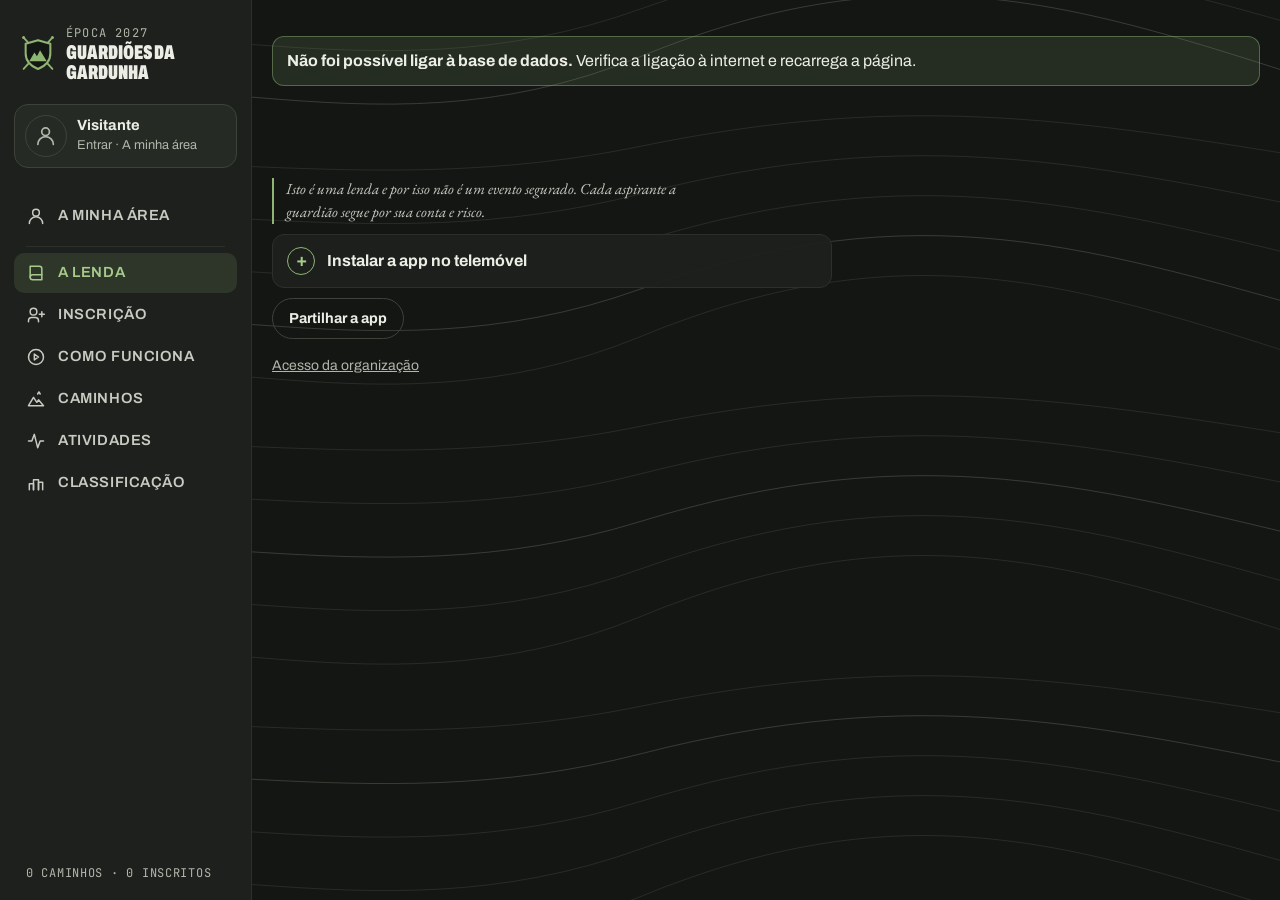
==== commit 402a1306: "Botão Partilhar a app Co-Authored-By: Claude Sonnet 5.5 <noreply@anthropic.com> Claude-Session: http" ====
--- a/index.html
+++ b/index.html
@@ -327,7 +327,7 @@
 .subnav{display:flex;gap:8px;overflow-x:auto;padding:2px 0 6px;position:sticky;top:0;z-index:5;background:var(--bg);scrollbar-width:thin} .subnav button{flex:0 0 auto;font:600 .88rem/1 var(--body);border:1px solid var(--line2);border-radius:10px;background:var(--surface);color:var(--muted);padding:10px 14px;cursor:pointer;display:inline-flex;gap:8px;align-items:center} .subnav button.on{color:var(--ink);border-color:var(--moss,#8FB573);box-shadow:inset 0 -3px 0 var(--moss,#8FB573)} .subnav .n{font-size:.75rem;background:var(--terra-txt,#c96);color:#141614;border-radius:99px;padding:2px 7px}
 .todo{color:var(--warn);font-style:normal} .chk{display:grid;gap:8px;margin:0;padding:0;list-style:none} .chk li{display:flex;gap:10px;align-items:flex-start;border:1px solid var(--line);border-radius:10px;padding:10px 12px;background:var(--surface)} .chk .dot{flex:0 0 auto;width:10px;height:10px;border-radius:99px;margin-top:6px;background:var(--warn)} .chk .bad .dot{background:var(--bad)} .chk .info .dot{background:var(--track)} .chk .t{flex:1;min-width:0}
 .srows{display:grid;gap:8px} .srow{display:grid;grid-template-columns:auto minmax(0,1fr) auto;gap:12px;align-items:center;text-align:left;width:100%;background:var(--surface);border:1px solid var(--line);border-radius:12px;padding:12px 14px;color:var(--ink);font:inherit;cursor:pointer} .srow:hover,.srow:focus-visible{border-color:var(--terra)} .srow-n{font-family:var(--head);font-weight:900;font-stretch:62%;font-size:1.6rem;color:var(--terra-txt);min-width:1.6em} .srow-t{display:grid;gap:2px;min-width:0} .srow-t strong{overflow-wrap:anywhere;line-height:1.2} .srow-t small{color:var(--muted);font-size:.85rem} .srow-g{font-family:var(--mono);font-size:.78rem!important} .srow-k{display:grid;gap:3px;justify-items:end;font-size:.9rem}
-.fbar{display:flex;gap:10px;align-items:center} .fpill{display:inline-flex;align-items:center;gap:8px;border:1px solid var(--line2);border-radius:99px;background:var(--surface);color:var(--ink);font:600 .9rem/1 var(--body);padding:12px 16px;cursor:pointer;white-space:nowrap;min-width:0;min-height:44px} .fgrow{flex:1;overflow:hidden} .fgrow>span:last-child{overflow:hidden;text-overflow:ellipsis} .fico{display:inline-flex;flex:none} .fico svg,.fs-st .fico svg{width:16px;height:16px;stroke:var(--terra-txt);fill:none;stroke-width:1.8;stroke-linecap:round;stroke-linejoin:round} .fn{background:var(--terra);color:var(--on-terra);border-radius:99px;font:700 .72rem/1 var(--mono);padding:3px 7px}
+.fbar{display:flex;gap:8px;align-items:center;flex-wrap:wrap} .fbar .fpill{padding:10px 13px;min-height:40px;font-size:.85rem} .fpill.act{border-color:var(--terra);background:var(--terra-soft)} .fpill.open{border-color:var(--terra-txt)} .fpill.open .fico:last-child{transform:rotate(180deg)} .fpill .fico:last-child{margin-left:2px;transition:transform .2s} .fpt{overflow:hidden;text-overflow:ellipsis} .fdd{display:flex;flex-wrap:wrap;gap:8px;background:var(--surface);border:1px solid var(--line2);border-radius:16px;padding:14px} .fdd[hidden]{display:none} .fopts{display:grid;width:100%;gap:2px} .fopt{display:flex;align-items:center;justify-content:space-between;gap:10px;background:none;border:0;border-radius:10px;color:var(--ink);font:600 .92rem/1.2 var(--body);text-align:left;padding:13px 12px;cursor:pointer;min-height:44px} .fopt:hover{background:var(--surface2)} .fopt[aria-selected=true]{background:var(--terra-soft);color:var(--terra-txt)} .fopt[aria-selected=true]::after{content:'✓';font-weight:800} .fpill{display:inline-flex;align-items:center;gap:8px;border:1px solid var(--line2);border-radius:99px;background:var(--surface);color:var(--ink);font:600 .9rem/1 var(--body);padding:12px 16px;cursor:pointer;white-space:nowrap;min-width:0;min-height:44px} .fgrow{flex:1;overflow:hidden} .fgrow>span:last-child{overflow:hidden;text-overflow:ellipsis} .fico{display:inline-flex;flex:none} .fico svg,.fs-st .fico svg{width:16px;height:16px;stroke:var(--terra-txt);fill:none;stroke-width:1.8;stroke-linecap:round;stroke-linejoin:round} .fn{background:var(--terra);color:var(--on-terra);border-radius:99px;font:700 .72rem/1 var(--mono);padding:3px 7px}
 .ftags{display:flex;gap:6px;flex-wrap:wrap} .ftag{display:inline-flex;gap:6px;align-items:center;font:600 .78rem/1 var(--body);background:var(--terra-soft);color:var(--terra-txt);border:1px solid var(--accent-line);border-radius:99px;padding:8px 8px 8px 12px;cursor:pointer;min-height:34px} .ftag i{font-style:normal;opacity:.8;padding:0 4px} .ftag.clr{background:transparent;border-color:transparent;text-decoration:underline;padding-right:12px}
 .fs-scrim{position:fixed;inset:0;z-index:30;background:rgba(8,9,8,.62);opacity:0;transition:opacity .35s cubic-bezier(.32,.72,0,1)} .fs-scrim.on{opacity:1}
 .fs-sheet{position:fixed;left:0;right:0;bottom:0;z-index:31;margin-inline:auto;max-width:560px;max-height:88dvh;background:var(--surface);border:1px solid var(--line2);border-bottom:0;border-radius:24px 24px 0 0;display:flex;flex-direction:column;transform:translateY(105%);transition:transform .5s cubic-bezier(.32,.72,0,1);padding-bottom:env(safe-area-inset-bottom,0px)} .fs-sheet.on{transform:none}
@@ -1283,17 +1283,26 @@
 let installEvt = null;
 window.addEventListener('beforeinstallprompt', e => { e.preventDefault(); installEvt = e; installBox(); });
 window.addEventListener('appinstalled', () => { installEvt = null; installBox(); });
+const APP_URL = 'https://guardioes-da-gardunha.github.io/guardioesgardunha2027/';
+async function shareApp(){
+  const data = {title:'Guardiões da Gardunha 2027', text:'Guardiões da Gardunha 2027: desafio de trail na Serra da Gardunha. Vê os caminhos e inscreve-te:', url:APP_URL};
+  try { if (navigator.share){ await navigator.share(data); return; } } catch(e){ if (e && e.name === 'AbortError') return; }
+  try { await navigator.clipboard.writeText(APP_URL); toast('Link copiado.'); return; } catch(e){}
+  const t = document.createElement('textarea'); t.value = APP_URL; t.style.cssText = 'position:fixed;opacity:0'; document.body.append(t); t.select();
+  let ok = false; try { ok = document.execCommand('copy'); } catch(e){} t.remove(); toast(ok ? 'Link copiado.' : APP_URL);
+}
 function installBox(){
   const el = document.getElementById('install'); if (!el) return;
+  const shareBtn = h('button',{class:'b o', type:'button', onclick:shareApp}, 'Partilhar a app');
   const standalone = (window.matchMedia && matchMedia('(display-mode: standalone)').matches) || navigator.standalone;
-  if (standalone){ el.replaceChildren(); return; }
+  if (standalone){ el.replaceChildren(h('div',{class:'row'}, shareBtn)); return; }
   const ios = /iphone|ipad|ipod/i.test(navigator.userAgent), open = !!S.open.inst;
   const steps = h('div',{class:'pbody stack', style:'gap:12px'},
     installEvt ? h('div',{}, h('button',{class:'b t', onclick:async()=>{ const ev = installEvt; installEvt = null; ev.prompt(); try { await ev.userChoice; } catch(e){} installBox(); }}, 'Instalar agora')) : null,
     h('div',{class:'stack', style:'gap:4px' + (ios ? ';order:-1' : '')}, h('strong',{}, 'iPhone (Safari)'), h('ol',{class:'isteps'}, h('li',{}, 'Abre o site no Safari.'), h('li',{}, 'Toca em Partilhar (o quadrado com a seta para cima).'), h('li',{}, 'Escolhe “Adicionar ao ecrã principal” e toca em Adicionar.'))),
     h('div',{class:'stack', style:'gap:4px'}, h('strong',{}, 'Android (Chrome)'), h('ol',{class:'isteps'}, h('li',{}, 'Abre o site no Chrome.'), h('li',{}, 'Toca nos três pontos ⋮, em cima à direita.'), h('li',{}, 'Escolhe “Instalar app” ou “Adicionar ao ecrã principal”.'))),
     h('p',{class:'small muted', style:'margin:0'}, 'Se abriste o link no WhatsApp, Instagram ou Facebook, abre-o primeiro no navegador. Depois de instalada, a app abre em ecrã inteiro com o escudo dos Guardiões.'));
-  el.replaceChildren(h('div',{class:'pbox' + (open ? ' on' : '')}, h('button',{class:'phead', 'aria-expanded':String(open), onclick:()=>{ S.open.inst = !open; installBox(); }}, h('span',{class:'pm', 'aria-hidden':'true'}, open ? '−' : '+'), h('span',{}, 'Instalar a app no telemóvel')), open ? steps : null));
+  el.replaceChildren(h('div',{class:'pbox' + (open ? ' on' : '')}, h('button',{class:'phead', 'aria-expanded':String(open), onclick:()=>{ S.open.inst = !open; installBox(); }}, h('span',{class:'pm', 'aria-hidden':'true'}, open ? '−' : '+'), h('span',{}, 'Instalar a app no telemóvel')), open ? steps : null), h('div',{class:'row', style:'margin-top:10px'}, shareBtn));
 }
 function orgFooter(){
   const f = document.getElementById('foot'); if (!f) return;
@@ -1636,12 +1645,10 @@
   const nAct = f => f.perfil.length + f.loc.length + f.dif.length + (dChanged(f) ? 1 : 0) + (hChanged(f) ? 1 : 0);
   const sortL = (L, ord) => { const [ok, od] = String(ord).split('-'), key = ok === 'dist' ? 'dist' : ok === 'nivel' ? 'nivel' : 'desn', dir = od === 'a' ? 1 : -1; return L.sort((a, b) => dir * ((a[key] || 0) - (b[key] || 0)) || a.n - b.n); };
   const list = h('div',{class:'mosaic', role:'list'}), count = h('span',{class:'small muted'}), tagsEl = h('div',{class:'ftags'});
-  const ordTxt = h('span',{}), nBadge = h('span',{class:'fn'});
-  const rows = () => {
+    const rows = () => {
     const L = sortL(S.segs.filter(x => pass(x, F)), F.ord);
     count.textContent = L.length === S.segs.length ? S.segs.length + ' caminhos' : L.length + ' de ' + S.segs.length + ' caminhos';
-    ordTxt.textContent = (ORD.find(o => o[0] === F.ord) || ORD[0])[1];
-    const n = nAct(F); nBadge.hidden = !n; nBadge.textContent = n;
+    const n = nAct(F);
     const tg = [];
     F.perfil.forEach(v => tg.push([v, () => F.perfil = F.perfil.filter(y => y !== v)]));
     F.loc.forEach(v => tg.push([v, () => F.loc = F.loc.filter(y => y !== v)]));
@@ -1649,7 +1656,7 @@
     if (dChanged(F)) tg.push([nFmt(F.d[0]) + '–' + nFmt(F.d[1]) + ' km', () => F.d = [0, dMax]]);
     if (hChanged(F)) tg.push([F.hh[0] + '–' + F.hh[1] + ' m', () => F.hh = [0, hMax]]);
     if (F.ord !== 'desn-d' || n) tg.push(['Limpar tudo', () => { const q = F.q; Object.assign(F, defF(), {q}); }, true]);
-    tagsEl.replaceChildren(...tg.map(([t, fn, clr]) => h('button',{class:'ftag' + (clr ? ' clr' : ''), 'aria-label':(clr ? '' : 'Remover filtro ') + t, onclick:()=>{ fn(); rows(); }}, t, clr ? null : h('i',{'aria-hidden':'true'}, '✕'))));
+    tagsEl.replaceChildren(...tg.map(([t, fn, clr]) => h('button',{class:'ftag' + (clr ? ' clr' : ''), 'aria-label':(clr ? '' : 'Remover filtro ') + t, onclick:()=>{ fn(); rows(); pills(); showPanel(); }}, t, clr ? null : h('i',{'aria-hidden':'true'}, '✕'))));
     tagsEl.hidden = !tg.length;
     list.replaceChildren(...(L.length ? L.map(x => h('button',{class:'mt', role:'listitem', 'aria-label':'Abrir o caminho ' + x.nome, onclick:()=>{ S.segSel = x.n; S.segOpen = true; doRender(); window.scrollTo(0, 0); }},
         h('span',{class:'mt-ph'}, segPic(x), h('span',{class:'mt-top'}, h('span',{class:'mt-chip ' + x.tipo}, x.tipo))),
@@ -1657,51 +1664,47 @@
           h('span',{class:'mt-m num'}, km(x.dist).replace(' km', 'km') + ' · ' + (x.tipo === 'Descida' ? '−' : '+') + Math.round(x.desn || 0) + 'm', pips(x.nivel || 3)))))
       : [h('div',{class:'card empty'}, 'Nenhum caminho com estes filtros.')]));
   };
-  const IC_SORT = '<svg viewBox="0 0 24 24" aria-hidden="true"><path d="M7 4v16M7 20l-3-3M7 20l3-3M17 20V4M17 4l-3 3M17 4l3 3"/></svg>', IC_FILT = '<svg viewBox="0 0 24 24" aria-hidden="true"><path d="M4 6h16M7 12h10M10 18h4"/></svg>', IC_CHEV = '<svg viewBox="0 0 24 24" aria-hidden="true"><path d="M6 9l6 6 6-6"/></svg>';
-  const withIcon = (svg, ...kids) => { const sp = h('span',{class:'fico'}); sp.innerHTML = svg; return [sp, ...kids]; };
-  // folha de filtros
-  let sheetOpen = false;
-  const openSheet = () => {
-    if (sheetOpen) return; sheetOpen = true;
-    const D = JSON.parse(JSON.stringify(F));
-    const go = h('button',{class:'fs-go', onclick:()=>{ Object.assign(F, JSON.parse(JSON.stringify(D)), {q:F.q}); closeSheet(); rows(); }});
-    const upd = () => { const c = S.segs.filter(x => pass(x, {...D, q:F.q})).length; go.textContent = c ? 'Mostrar ' + c + (c === 1 ? ' caminho' : ' caminhos') : 'Nenhum caminho'; go.disabled = !c; };
-    const toggle = (arr, v) => { const i = arr.indexOf(v); i < 0 ? arr.push(v) : arr.splice(i, 1); };
-    const chip = (label, arr, v) => h('button',{class:'fs-chip', type:'button', 'aria-pressed':String(arr.includes(v)), onclick:e=>{ toggle(arr, v); e.currentTarget.setAttribute('aria-pressed', String(arr.includes(v))); upd(); }}, label);
-    const radio = (label, on, set, grp) => h('button',{class:'fs-rd', type:'button', 'data-g':grp, 'aria-pressed':String(on()), onclick:e=>{ set(); const me = e.currentTarget; [...me.parentNode.querySelectorAll('.fs-rd[data-g="'+grp+'"]')].forEach(c => c.setAttribute('aria-pressed', String(c === me))); upd(); }}, label);
-    const sec = (title, ...kids) => { const body = h('div',{class:'fs-body'}, ...kids), box = h('div',{class:'fs-sec'}); const btn = h('button',{class:'fs-st', type:'button', 'aria-expanded':'true', onclick:()=>{ const c = box.classList.toggle('cl'); btn.setAttribute('aria-expanded', String(!c)); }}, title); const ic = h('span',{class:'fico'}); ic.innerHTML = IC_CHEV; btn.append(ic); box.append(btn, body); return box; };
-    const dual = (key, max, step, unit, label) => {
-      const lab = h('div',{class:'fs-rv'}, h('span',{}), h('span',{})), fl = h('div',{class:'fs-fl'});
-      const mk = i => h('input',{type:'range', min:0, max, step, value:D[key][i], 'aria-label':label + (i ? ' máximo' : ' mínimo')});
-      const i1 = mk(0), i2 = mk(1);
-      const sync = () => { let a = +i1.value, b = +i2.value; if (a > b) [a, b] = [b, a]; D[key] = [a, b]; const p = v => v / max * 100; fl.style.left = 'calc(' + p(a) + '% + ' + (11 - p(a) * .22) + 'px)'; fl.style.right = 'calc(' + (100 - p(b)) + '% + ' + (11 - (100 - p(b)) * .22) + 'px)'; lab.children[0].textContent = nFmt(a) + ' ' + unit; lab.children[1].textContent = nFmt(b) + ' ' + unit; };
-      [i1, i2].forEach(i => i.addEventListener('input', () => { sync(); upd(); })); sync();
-      return h('div',{class:'fs-rg'}, lab, h('div',{class:'fs-dual'}, h('div',{class:'fs-tr'}), fl, i1, i2));
-    };
-    const crit = [['desn','Desnível'], ['dist','Distância'], ['nivel','Dificuldade']], dirs = [['d','Maior para menor'], ['a','Menor para maior']];
-    const sc = h('div',{class:'fs-sc'},
-      sec('Ordenar', crit.map(([v, l]) => radio(l, () => D.ord.split('-')[0] === v, () => D.ord = v + '-' + D.ord.split('-')[1], 'c')), h('div',{class:'fs-br'}), dirs.map(([v, l]) => radio(l, () => D.ord.split('-')[1] === v, () => D.ord = D.ord.split('-')[0] + '-' + v, 'd'))),
-      sec('Perfil', PERFIS_F.map(v => chip(v, D.perfil, v))),
-      sec('Localidade', locs.map(v => chip(v, D.loc, v))),
-      sec('Dificuldade', NIVEIS.map((l, i) => chip(l, D.dif, i + 1))),
-      sec('Distância', dual('d', dMax, .5, 'km', 'Distância')),
-      sec('Desnível', dual('hh', hMax, 10, 'm', 'Desnível')));
-    const scrim = h('div',{class:'fs-scrim', onclick:()=>closeSheet()});
-    const sheet = h('div',{class:'fs-sheet', role:'dialog', 'aria-modal':'true', 'aria-label':'Filtrar caminhos'}, h('div',{class:'fs-grab'}),
-      h('div',{class:'fs-h'}, h('h2',{}, 'Filtrar'), h('button',{class:'fs-lk', type:'button', onclick:()=>{ Object.assign(F, defF(), {q:F.q}); closeSheet(true); rows(); openSheet(); }}, 'Limpar tudo')), sc, h('div',{class:'fs-cta'}, go));
-    const onKey = e => { if (e.key === 'Escape') closeSheet(); };
-    document.addEventListener('keydown', onKey);
-    document.body.append(scrim, sheet); document.body.style.overflow = 'hidden';
-    requestAnimationFrame(() => requestAnimationFrame(() => { scrim.classList.add('on'); sheet.classList.add('on'); }));
-    upd();
-    closeSheet = (now) => { document.removeEventListener('keydown', onKey); sheetOpen = false; document.body.style.overflow = ''; scrim.classList.remove('on'); sheet.classList.remove('on'); const rm = () => { scrim.remove(); sheet.remove(); }; now ? rm() : setTimeout(rm, 420); ordBtn.focus && ordBtn.focus({preventScroll:true}); };
+  const IC_CHEV = '<svg viewBox="0 0 24 24" aria-hidden="true"><path d="M6 9l6 6 6-6"/></svg>';
+  const icon = svg => { const sp = h('span',{class:'fico'}); sp.innerHTML = svg; return sp; };
+  // dropdowns: um por parâmetro; aplicam logo
+  let openK = null;
+  const panel = h('div',{class:'fdd', hidden:true}), pillsEl = h('div',{class:'fbar'});
+  const toggle = (arr, v) => { const i = arr.indexOf(v); i < 0 ? arr.push(v) : arr.splice(i, 1); };
+  const chip = (label, arr, v) => h('button',{class:'fs-chip', type:'button', 'aria-pressed':String(arr.includes(v)), onclick:e=>{ toggle(arr, v); e.currentTarget.setAttribute('aria-pressed', String(arr.includes(v))); rows(); pills(); }}, label);
+  const radio = (label, on, set, grp) => h('button',{class:'fs-rd', type:'button', 'data-g':grp, 'aria-pressed':String(on()), onclick:e=>{ set(); const me = e.currentTarget; [...me.parentNode.querySelectorAll('.fs-rd[data-g="'+grp+'"]')].forEach(c => c.setAttribute('aria-pressed', String(c === me))); rows(); pills(); }}, label);
+  const dual = (key, max, step, unit, label) => {
+    const lab = h('div',{class:'fs-rv'}, h('span',{}), h('span',{})), fl = h('div',{class:'fs-fl'});
+    const mk = i => h('input',{type:'range', min:0, max, step, value:F[key][i], 'aria-label':label + (i ? ' máximo' : ' mínimo')});
+    const i1 = mk(0), i2 = mk(1);
+    const sync = () => { let a = +i1.value, b = +i2.value; if (a > b) [a, b] = [b, a]; F[key] = [a, b]; const p = v => v / max * 100; fl.style.left = 'calc(' + p(a) + '% + ' + (11 - p(a) * .22) + 'px)'; fl.style.right = 'calc(' + (100 - p(b)) + '% + ' + (11 - (100 - p(b)) * .22) + 'px)'; lab.children[0].textContent = nFmt(a) + ' ' + unit; lab.children[1].textContent = nFmt(b) + ' ' + unit; };
+    [i1, i2].forEach(i => i.addEventListener('input', () => { sync(); rows(); pills(); })); sync();
+    return h('div',{class:'fs-rg'}, lab, h('div',{class:'fs-dual'}, h('div',{class:'fs-tr'}), fl, i1, i2));
   };
-  let closeSheet = () => {};
-  const ordBtn = h('button',{class:'fpill fgrow', type:'button', 'aria-haspopup':'dialog', onclick:openSheet}, ...withIcon(IC_SORT, ordTxt));
-  const fBtn = h('button',{class:'fpill', type:'button', 'aria-haspopup':'dialog', onclick:openSheet}, ...withIcon(IC_FILT, 'Filtros ', nBadge));
+  const crit = [['desn','Desnível'], ['dist','Distância'], ['nivel','Dificuldade']], dirs = [['d','Maior para menor'], ['a','Menor para maior']];
+  const BODY = {
+    ord: () => [h('div',{class:'fopts', role:'listbox', 'aria-label':'Ordenar'}, ORD.map(([v, l]) => h('button',{class:'fopt', type:'button', role:'option', 'aria-selected':String(F.ord === v), onclick:()=>{ F.ord = v; openK = null; showPanel(); rows(); pills(); }}, l)))],
+    perfil: () => PERFIS_F.map(v => chip(v, F.perfil, v)),
+    loc: () => locs.map(v => chip(v, F.loc, v)),
+    dif: () => NIVEIS.map((l, i) => chip(l, F.dif, i + 1)),
+    d: () => [dual('d', dMax, .5, 'km', 'Distância')],
+    hh: () => [dual('hh', hMax, 10, 'm', 'Desnível')]
+  };
+  const PILLS = [['ord', null], ['perfil', 'Perfil'], ['loc', 'Localidade'], ['dif', 'Dificuldade'], ['d', 'Distância'], ['hh', 'Desnível']];
+  const ordShort = () => { const [a, d] = F.ord.split('-'); return ({desn:'Desnível', dist:'Distância', nivel:'Dificuldade'})[a] + (d === 'a' ? ' ↑' : ' ↓'); };
+  const pillVal = k => k === 'ord' ? (ORD.find(o => o[0] === F.ord) || ORD[0])[1] : k === 'd' ? (dChanged(F) ? nFmt(F.d[0]) + '–' + nFmt(F.d[1]) + ' km' : '') : k === 'hh' ? (hChanged(F) ? F.hh[0] + '–' + F.hh[1] + ' m' : '') : (F[k].length ? String(F[k].length) : '');
+  const showPanel = () => { panel.hidden = !openK; if (openK) { panel.replaceChildren(...[].concat(BODY[openK]()).flat()); } };
+  const pills = () => {
+    pillsEl.replaceChildren(...PILLS.map(([k, lab]) => { const v = pillVal(k), act = k === 'ord' ? false : !!v;
+      const b = h('button',{class:'fpill' + (act ? ' act' : '') + (openK === k ? ' open' : ''), type:'button', 'aria-expanded':String(openK === k), 'aria-haspopup':'true', onclick:()=>{ openK = openK === k ? null : k; showPanel(); pills(); }},
+        null, h('span',{class:'fpt'}, k === 'ord' ? 'Ordenar' : lab), (k !== 'ord' && v) ? h('span',{class:'fn'}, v) : null, k === 'ord' ? h('span',{class:'fn'}, ordShort()) : null);
+      if (k === 'ord') b.prepend(icon('<svg viewBox="0 0 24 24" aria-hidden="true"><path d="M7 4v16M7 20l-3-3M7 20l3-3M17 20V4M17 4l-3 3M17 4l3 3"/></svg>'));
+      b.append(icon(IC_CHEV)); return b; }));
+  };
+  const onDoc = e => { if (!e.target.isConnected) return; if (openK && !e.target.closest('.fbar,.fdd')) { openK = null; showPanel(); pills(); } };
+  document.removeEventListener('click', window.__fddDoc || (()=>{})); window.__fddDoc = onDoc; document.addEventListener('click', onDoc);
   const q = h('input',{type:'search', value:F.q, placeholder:'Procurar por nome ou localidade', 'aria-label':'Procurar caminho', autocomplete:'off', oninput:e=>{ F.q = e.target.value; rows(); }});
-  const bar = h('div',{class:'stack', style:'gap:12px'}, q, h('div',{class:'fbar'}, ordBtn, fBtn), tagsEl, count);
-  rows();
+  const bar = h('div',{class:'stack', style:'gap:12px'}, q, pillsEl, panel, tagsEl, count);
+  rows(); pills();
   return [h('h2',{},'Caminhos'), bar, list];
 }
 function segDetail(sg){
@@ -1996,6 +1999,7 @@
 }
 /* fotografia por nome/localidade (primeira regra que bate) → ficheiros em caminhos/<nome>.jpg; depois caminhos/NN.jpg; sem nada, a ilustração */
 const SEG_FOTOS = [
+  [/vale d.?urso|vale do urso/, ['vale-dourso']],
   [/castanheir/, ['pr-castanheiros']],
   [/paradanta/, ['castelo-velho']],
   [/orada/, ['senhora-da-orada']],
